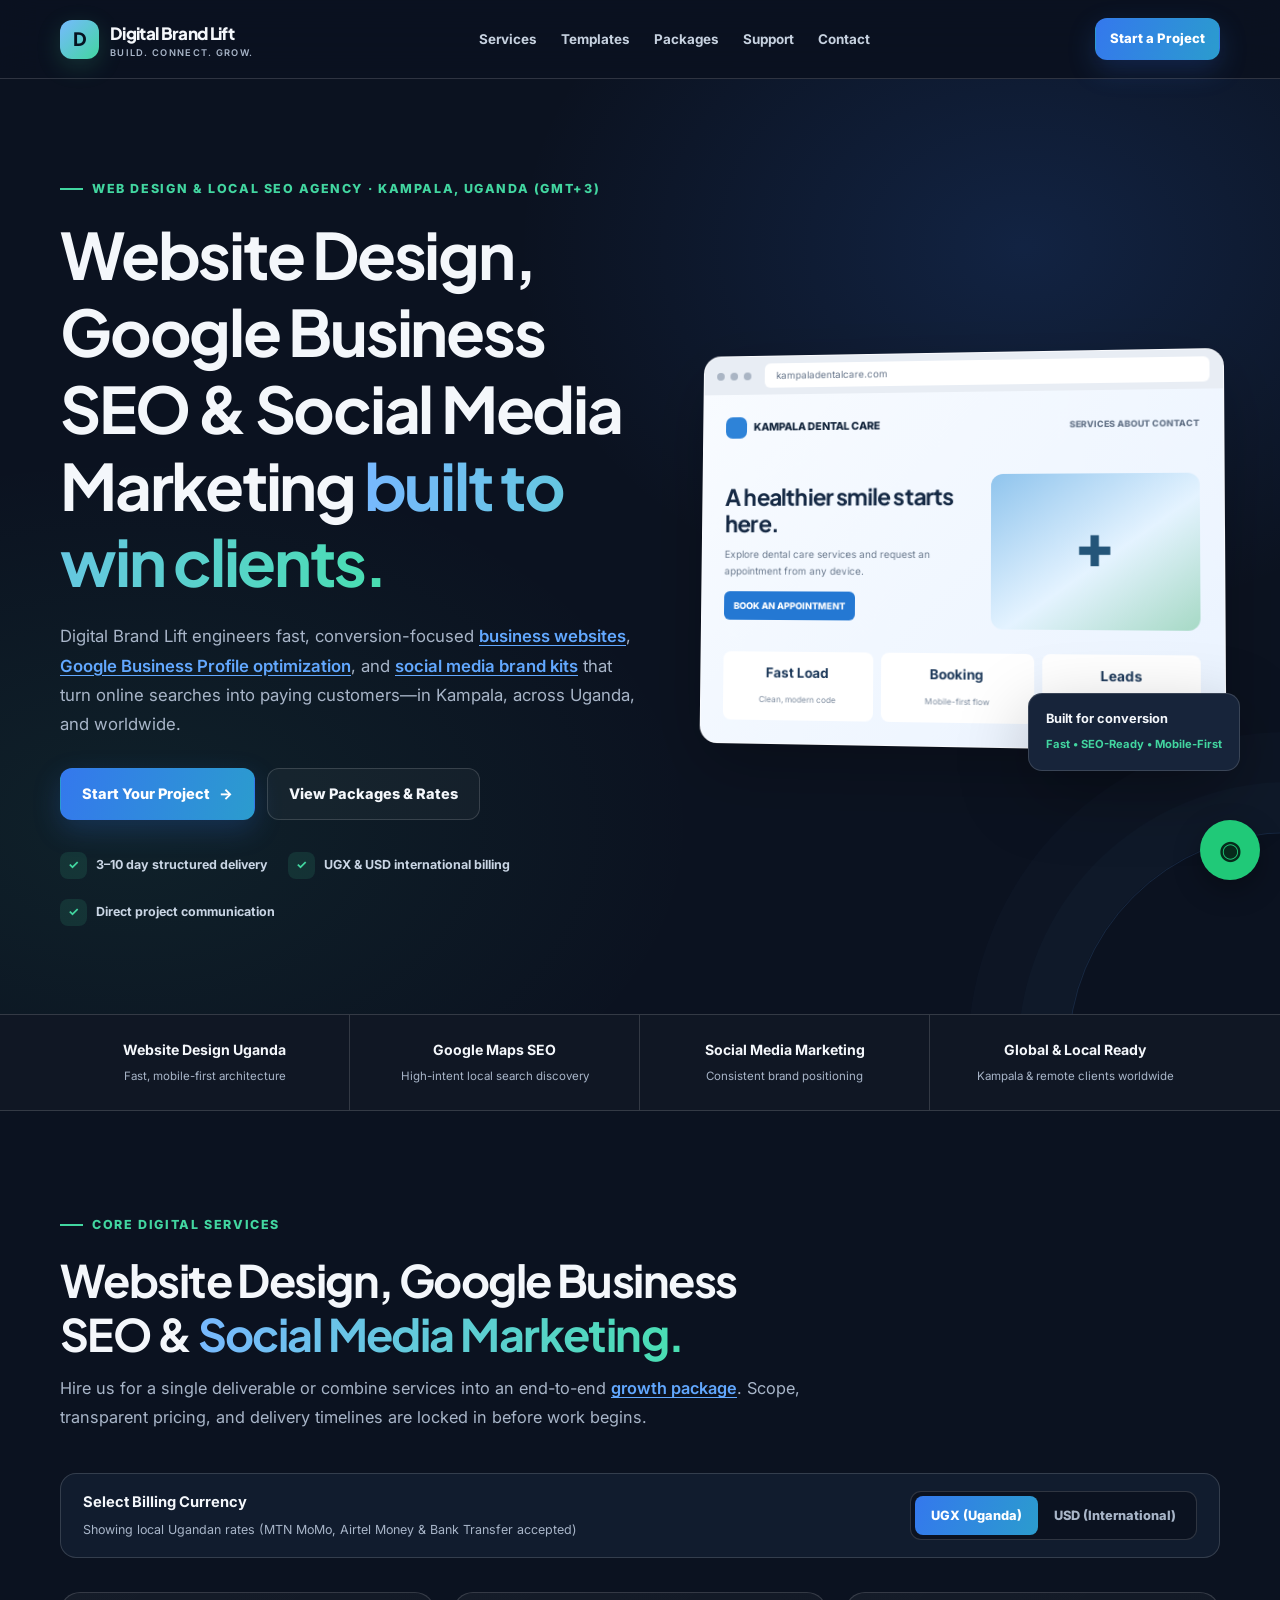
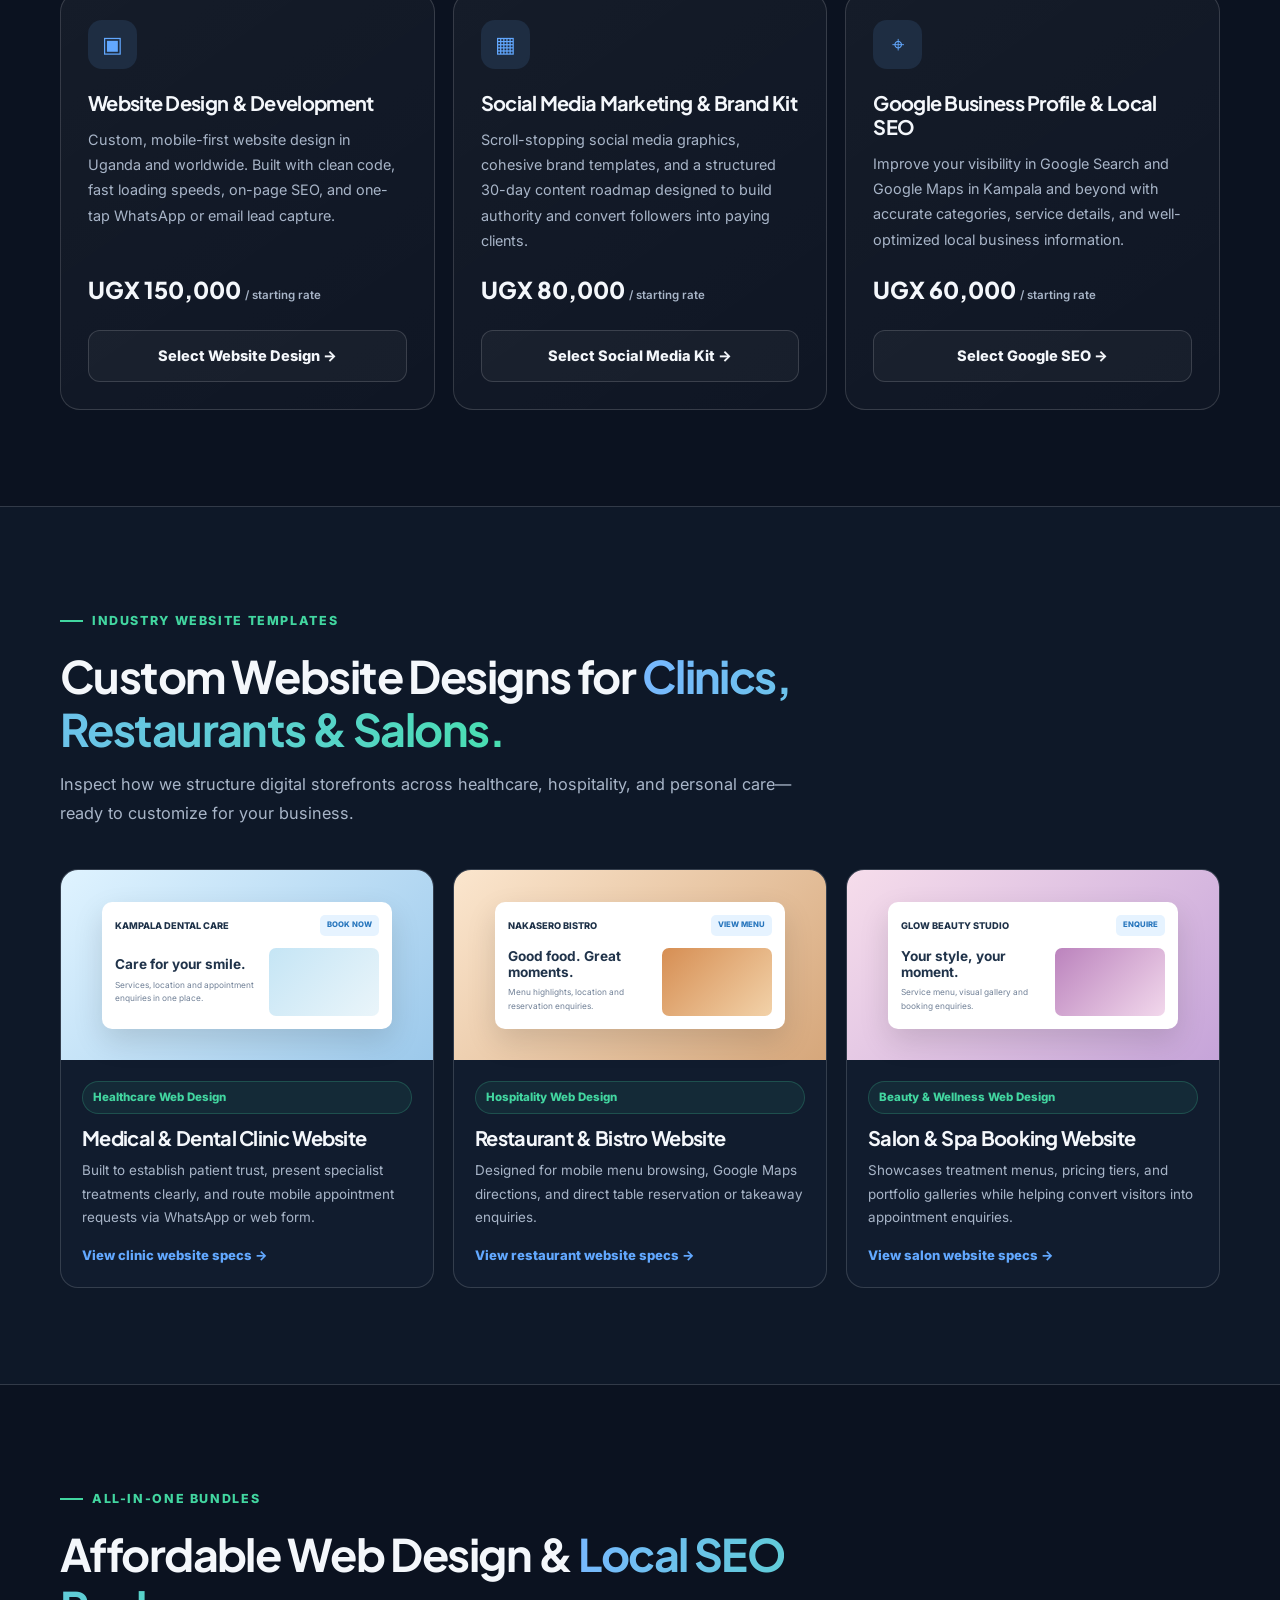
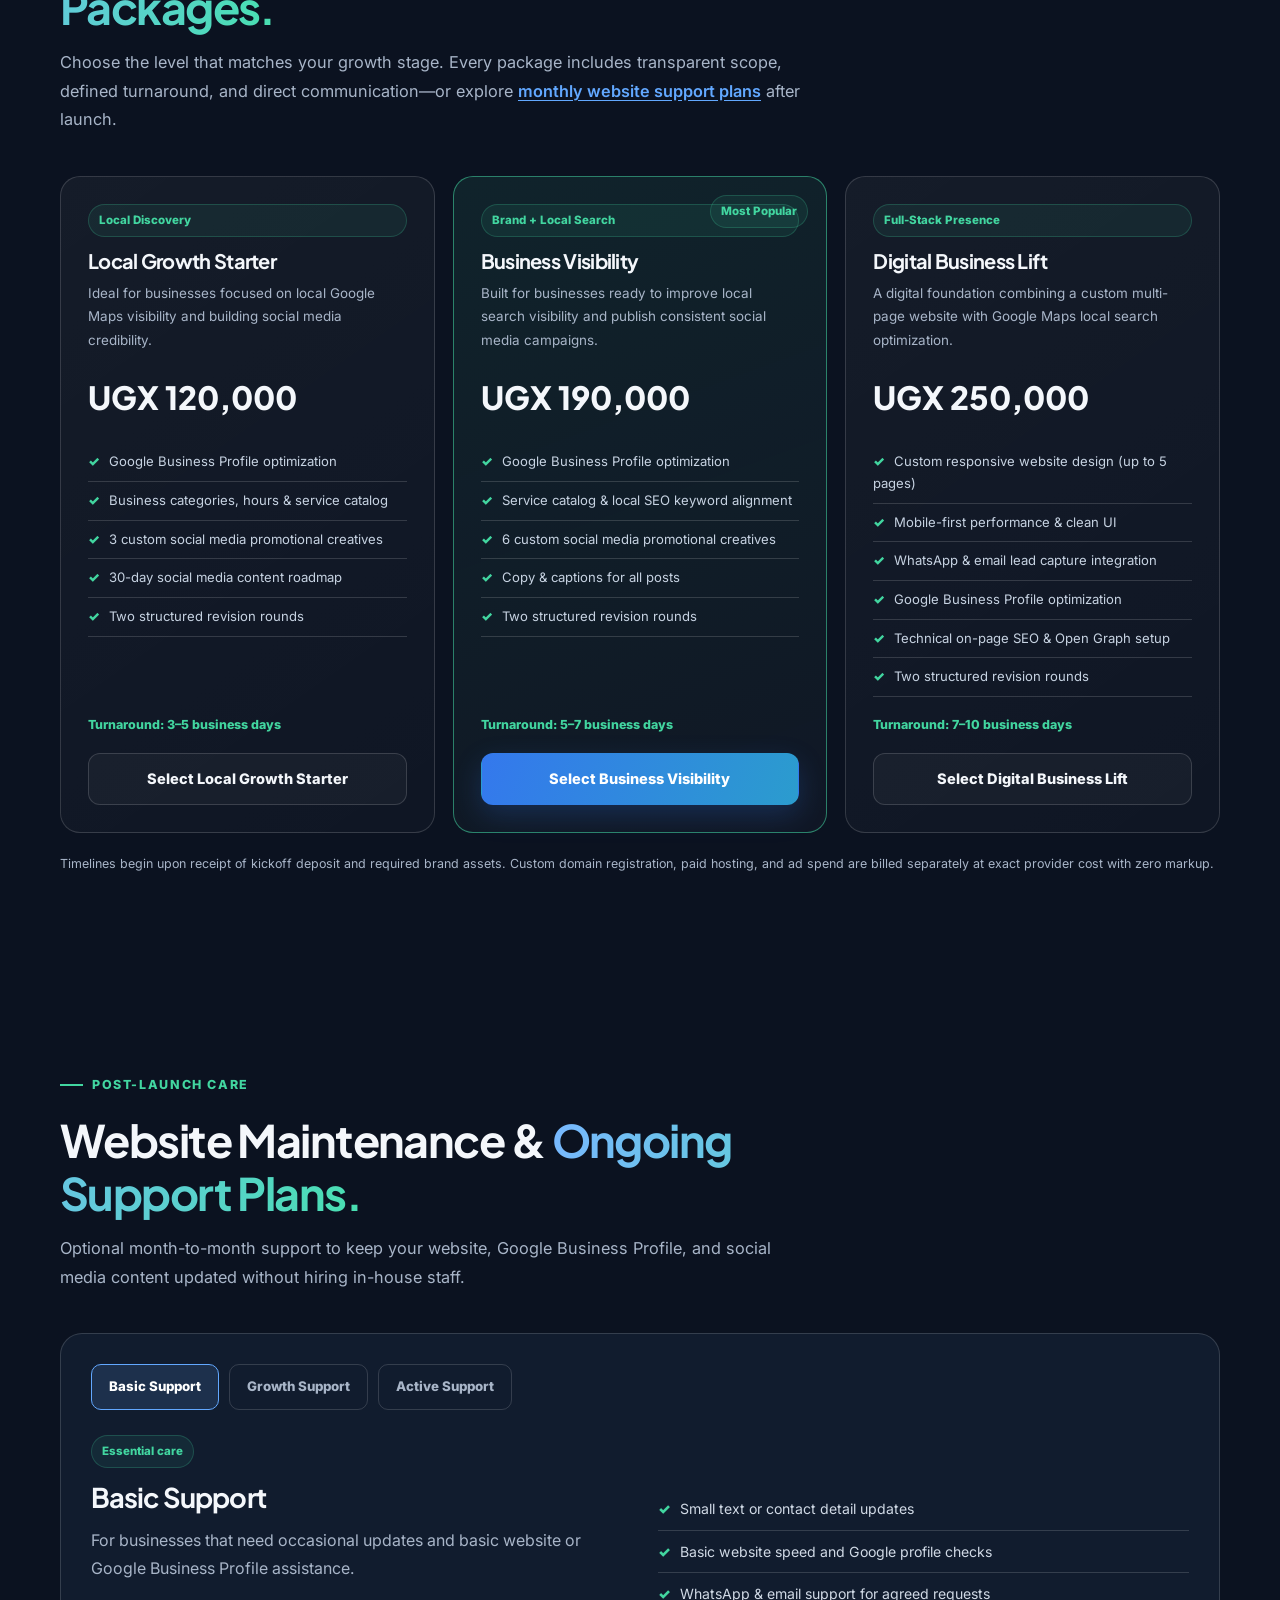
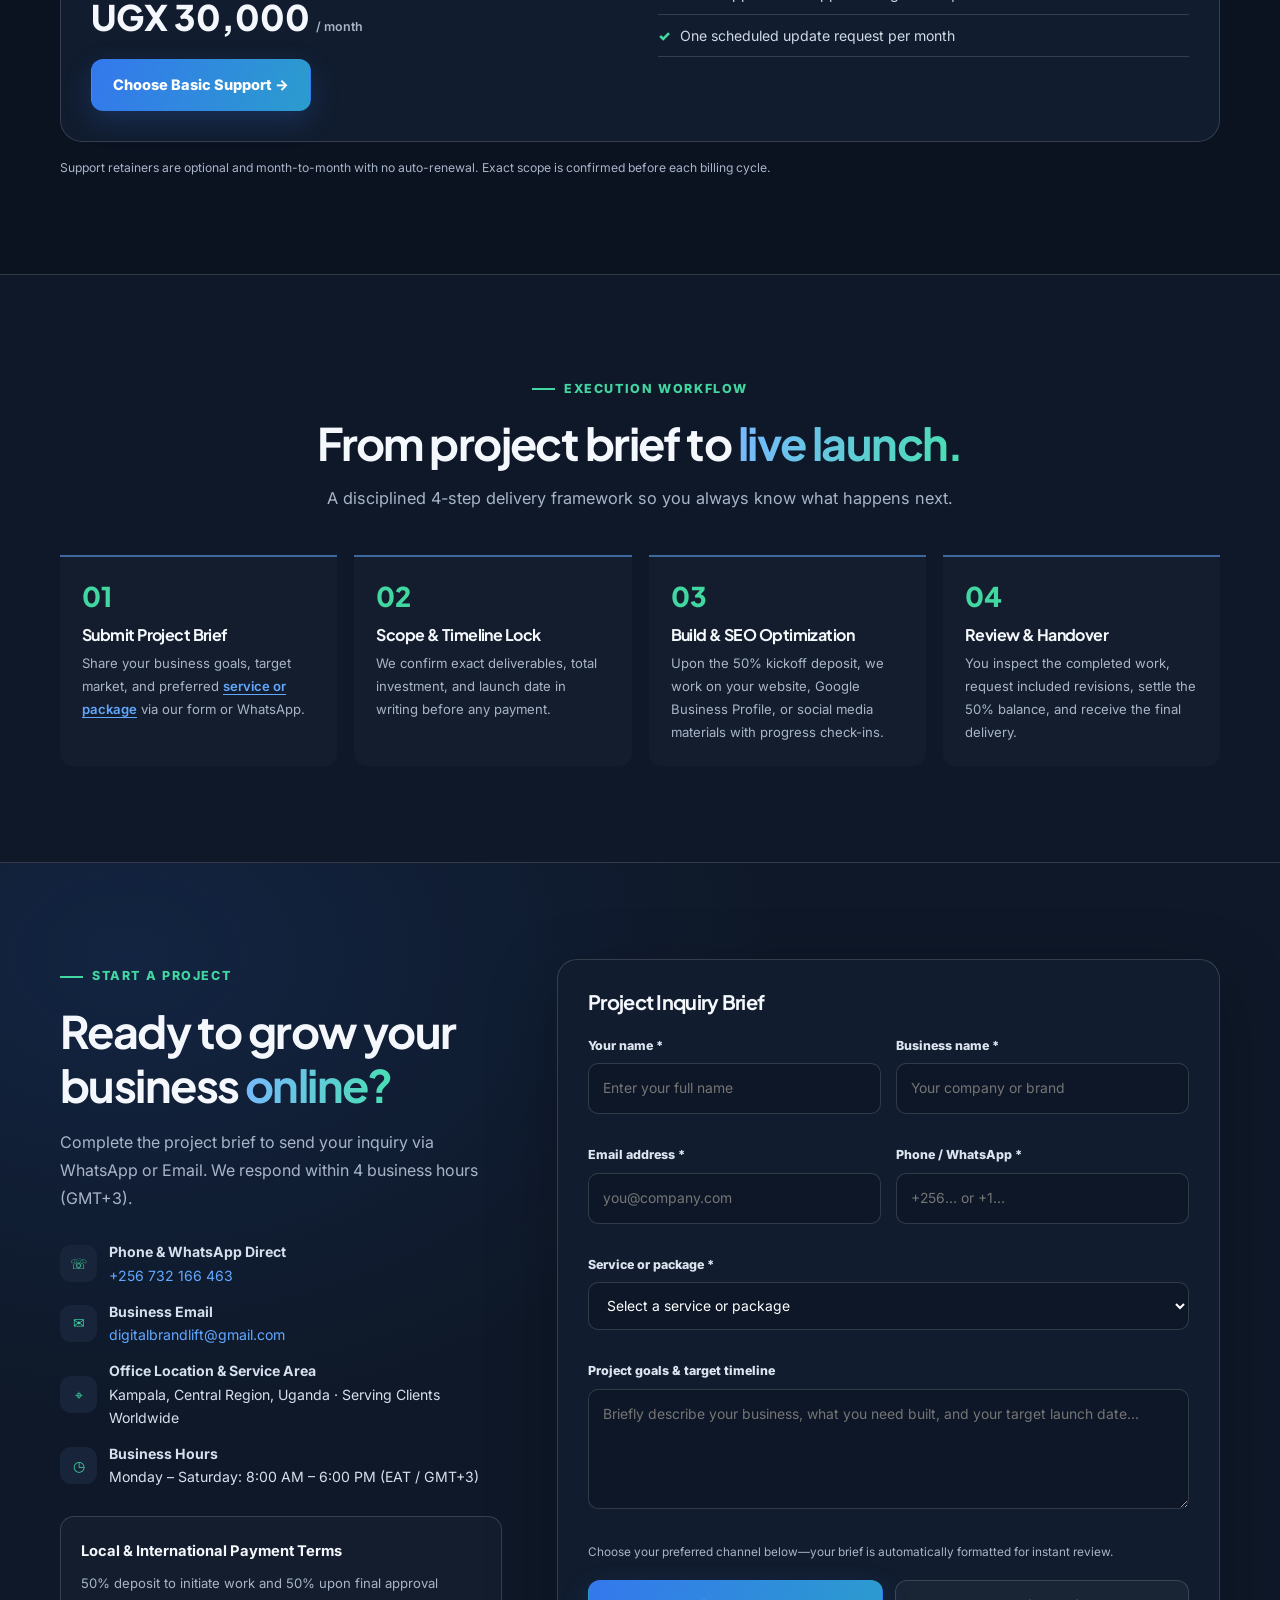
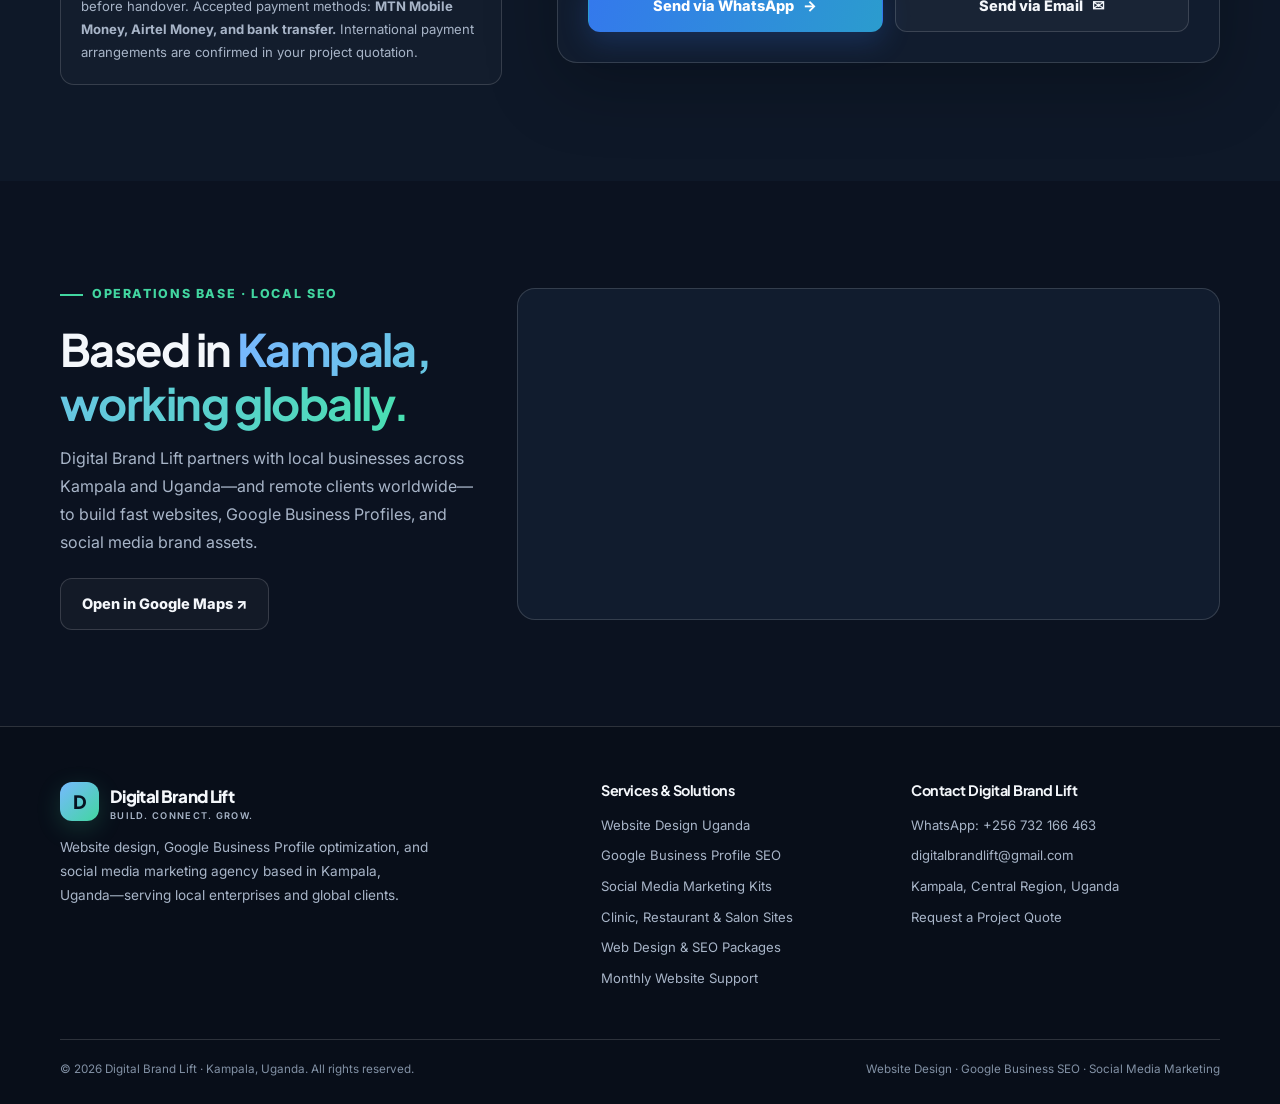
==== website-design-uganda.html @ 8af4006c "Add website-design-uganda.html file" ====
<!DOCTYPE html>
<html lang="en">
<head>
  <!-- Google Analytics 4 -->
  <script async src="https://www.googletagmanager.com/gtag/js?id=G-2ZZ420RL4R"></script>
  <script>
    window.dataLayer = window.dataLayer || [];
    function gtag(){dataLayer.push(arguments);}
    gtag('js', new Date());
    gtag('config', 'G-2ZZ420RL4R', { send_page_view: false });
  </script>
  <!-- End Google Analytics 4 -->

  <meta charset="UTF-8">
  <meta name="viewport" content="width=device-width, initial-scale=1.0">
  <meta name="theme-color" content="#0b1220">

  <title>Website Design &amp; Local SEO Kampala, Uganda | Digital Brand Lift</title>
  <meta name="description" content="Conversion-focused website design, Google Business Profile optimization, and social media marketing in Kampala, Uganda &amp; worldwide. Fast 3–10 day delivery.">
  <link rel="canonical" href="https://digitalbrandlift2.xonearma.workers.dev/">
  <meta name="robots" content="index, follow, max-image-preview:large">

  <!-- Open Graph & Social Sharing -->
  <meta property="og:title" content="Website Design &amp; Local SEO Kampala | Digital Brand Lift">
  <meta property="og:description" content="Fast websites, Google Business Profile SEO, and social media brand kits built to turn traffic into paying clients in Uganda &amp; worldwide.">
  <meta property="og:type" content="website">
  <meta property="og:url" content="https://digitalbrandlift2.xonearma.workers.dev/">
  <meta property="og:image" content="https://digitalbrandlift2.xonearma.workers.dev/assets/digital-brand-lift-web-design-uganda.jpg">
  <meta property="og:locale" content="en_UG">
  <meta name="twitter:card" content="summary_large_image">
  <meta name="msvalidate.01" content="68F8D819886106F82DF31409A1DD0F93">
  <meta name="google-site-verification" content="zFpDQ5dIq-72U4ELE1WVCYw-OJoLM57N2l23M0TVz68">

  <!-- Local SEO Structured Data -->
  <script type="application/ld+json">
  {
    "@context": "https://schema.org",
    "@type": "ProfessionalService",
    "name": "Digital Brand Lift",
    "url": "https://digitalbrandlift2.xonearma.workers.dev/",
    "logo": "https://digitalbrandlift2.xonearma.workers.dev/assets/digital-brand-lift-logo.png",
    "image": "https://digitalbrandlift2.xonearma.workers.dev/assets/digital-brand-lift-web-design-uganda.jpg",
    "description": "Conversion-focused website design, Google Business Profile optimization, and social media marketing agency in Kampala, Uganda serving local and international businesses.",
    "telephone": "+256732166463",
    "email": "digitalbrandlift@gmail.com",
    "priceRange": "$$",
    "address": {
      "@type": "PostalAddress",
      "addressLocality": "Kampala",
      "addressRegion": "Central Region",
      "addressCountry": "UG"
    },
    "geo": {
      "@type": "GeoCoordinates",
      "latitude": 0.3476,
      "longitude": 32.5825
    },
    "areaServed": [
      { "@type": "City", "name": "Kampala" },
      { "@type": "Country", "name": "Uganda" },
      { "@type": "Place", "name": "Worldwide" }
    ],
    "openingHoursSpecification": {
      "@type": "OpeningHoursSpecification",
      "dayOfWeek": ["Monday", "Tuesday", "Wednesday", "Thursday", "Friday", "Saturday"],
      "opens": "08:00",
      "closes": "18:00"
    },
    "hasOfferCatalog": {
      "@type": "OfferCatalog",
      "name": "Website Design, Google Business SEO & Social Media Services",
      "itemListElement": [
        {
          "@type": "Offer",
          "itemOffered": {
            "@type": "Service",
            "name": "Website Design & Development",
            "description": "Mobile-first, fast-loading business websites with on-page SEO and WhatsApp lead capture."
          }
        },
        {
          "@type": "Offer",
          "itemOffered": {
            "@type": "Service",
            "name": "Google Business Profile Optimization",
            "description": "Local Google Maps SEO, verified categories, service catalogs, and profile optimization."
          }
        },
        {
          "@type": "Offer",
          "itemOffered": {
            "@type": "Service",
            "name": "Social Media Marketing & Brand Kit",
            "description": "Custom promotional graphics, brand templates, and 30-day social media content roadmaps."
          }
        }
      ]
    }
  }
  </script>

  <!-- Google Fonts -->
  <link rel="preconnect" href="https://fonts.googleapis.com">
  <link rel="preconnect" href="https://fonts.gstatic.com" crossorigin>
  <link rel="preload" as="style" href="https://fonts.googleapis.com/css2?family=Inter:wght@400;600;700;800&family=Plus+Jakarta+Sans:wght@700;800&display=swap">
  <link rel="stylesheet" href="https://fonts.googleapis.com/css2?family=Inter:wght@400;600;700;800&family=Plus+Jakarta+Sans:wght@700;800&display=swap" media="print" onload="this.media='all'">
  <noscript>
    <link rel="stylesheet" href="https://fonts.googleapis.com/css2?family=Inter:wght@400;600;700;800&family=Plus+Jakarta+Sans:wght@700;800&display=swap">
  </noscript>

  <style>
    :root {
      --bg: #0b1220;
      --surface: #111c2e;
      --surface2: #17243a;
      --surface3: #1d2d46;
      --text: #f4f7fb;
      --muted: #a8b5c8;
      --line: rgba(255,255,255,.15);
      --blue: #62a8ff;
      --blue2: #3478ed;
      --green: #42d6a0;
      --white: #ffffff;
      --radius: 20px;
      --shadow: 0 22px 70px rgba(0,0,0,.25);
    }

    * { box-sizing: border-box; margin: 0; padding: 0; }

    html {
      scroll-behavior: smooth;
      scroll-padding-top: 95px;
    }

    body {
      background: var(--bg);
      color: var(--text);
      font-family: "Inter", -apple-system, BlinkMacSystemFont, sans-serif;
      line-height: 1.65;
      overflow-x: hidden;
    }

    body.modal-open { overflow: hidden; }

    a { color: inherit; text-decoration: none; }
    button, input, select, textarea { font: inherit; }
    button { cursor: pointer; }
    img { max-width: 100%; height: auto; display: block; }

    h1, h2, h3, h4 {
      font-family: "Plus Jakarta Sans", -apple-system, BlinkMacSystemFont, sans-serif;
      line-height: 1.2;
      letter-spacing: -.035em;
    }

    h1 { font-size: clamp(2.3rem, 5vw, 4.1rem); }
    h2 { font-size: clamp(1.9rem, 4vw, 2.8rem); }
    h3 { font-size: 1.25rem; }
    p { color: var(--muted); }

    .inline-link {
      color: var(--blue);
      text-decoration: underline;
      text-underline-offset: 3px;
      font-weight: 600;
    }

    .inline-link:hover { color: var(--green); }

    .container { width: min(1160px, 91%); margin: auto; }
    .section { padding: 96px 0; }
    .section-head { max-width: 740px; margin-bottom: 42px; }
    .section-head.center { margin-left: auto; margin-right: auto; text-align: center; }
    .section-head p { margin-top: 14px; font-size: 1.02rem; }

    .eyebrow {
      display: inline-flex;
      align-items: center;
      gap: 9px;
      color: var(--green);
      font-size: .78rem;
      font-weight: 800;
      text-transform: uppercase;
      letter-spacing: .13em;
      margin-bottom: 17px;
    }

    .eyebrow:before {
      content: "";
      width: 23px;
      height: 2px;
      background: var(--green);
    }

    .gradient-text {
      background: linear-gradient(100deg, #78b8ff, #48dfb0);
      -webkit-background-clip: text;
      background-clip: text;
      color: transparent;
    }

    .btn {
      display: inline-flex;
      align-items: center;
      justify-content: center;
      gap: 9px;
      min-height: 49px;
      padding: 13px 21px;
      border: 1px solid transparent;
      border-radius: 12px;
      font-weight: 800;
      font-size: .91rem;
      transition: .25s ease;
    }

    .btn:hover { transform: translateY(-3px); }

    .btn-primary {
      background: linear-gradient(110deg, var(--blue2), #2b9cce);
      color: white;
      box-shadow: 0 10px 28px rgba(52,120,237,.22);
    }

    .btn-outline {
      border-color: var(--line);
      color: var(--text);
      background: rgba(255,255,255,.035);
    }

    .btn-outline:hover {
      border-color: var(--blue);
      background: rgba(98,168,255,.08);
    }

    .btn-small { min-height: 40px; padding: 9px 14px; font-size: .82rem; }

    .tag {
      display: inline-flex;
      align-items: center;
      padding: 6px 10px;
      border: 1px solid rgba(66,214,160,.22);
      border-radius: 99px;
      background: rgba(66,214,160,.08);
      color: var(--green);
      font-size: .72rem;
      font-weight: 800;
    }

    /* Navigation */
    .site-header {
      position: sticky;
      top: 0;
      z-index: 1000;
      background: rgba(11,18,32,.88);
      backdrop-filter: blur(18px);
      border-bottom: 1px solid var(--line);
    }

    .nav {
      min-height: 78px;
      display: flex;
      align-items: center;
      justify-content: space-between;
      gap: 25px;
    }

    .brand {
      display: flex;
      align-items: center;
      gap: 11px;
      font-family: "Plus Jakarta Sans", sans-serif;
      font-weight: 800;
      font-size: 1.06rem;
      letter-spacing: -.04em;
      flex-shrink: 0;
    }

    .brand-mark {
      width: 39px;
      height: 39px;
      display: grid;
      place-items: center;
      border-radius: 12px;
      color: #061321;
      font-size: 1.15rem;
      background: linear-gradient(135deg, #76baff, #42d6a0);
      box-shadow: 0 7px 24px rgba(66,214,160,.18);
    }

    .brand small {
      display: block;
      color: var(--muted);
      font: 600 .58rem "Inter",sans-serif;
      letter-spacing: .14em;
      text-transform: uppercase;
    }

    .nav-links { display: flex; align-items: center; gap: 24px; }

    .nav-links a {
      color: #c6d1df;
      font-size: .84rem;
      font-weight: 700;
      transition: .2s;
    }

    .nav-links a:hover { color: var(--green); }
    .nav-actions { display: flex; align-items: center; gap: 10px; }

    .menu-toggle {
      display: none;
      width: 44px;
      height: 44px;
      border: 1px solid var(--line);
      border-radius: 12px;
      background: var(--surface);
      color: white;
      font-size: 1.35rem;
    }

    /* Hero */
    .hero {
      position: relative;
      padding: 92px 0 88px;
      overflow: hidden;
      background:
        radial-gradient(ellipse at 80% 18%, rgba(52,120,237,.17), transparent 35%),
        radial-gradient(ellipse at 10% 80%, rgba(66,214,160,.08), transparent 35%);
    }

    .hero:after {
      content: "";
      position: absolute;
      width: 440px;
      height: 440px;
      right: -230px;
      bottom: -260px;
      border: 1px solid rgba(98,168,255,.15);
      border-radius: 50%;
      box-shadow: 0 0 0 50px rgba(98,168,255,.025), 0 0 0 100px rgba(98,168,255,.02);
      pointer-events: none;
    }

    .hero-grid {
      display: grid;
      grid-template-columns: 1.05fr .95fr;
      align-items: center;
      gap: 55px;
      position: relative;
      z-index: 1;
    }

    .hero-copy p { max-width: 585px; margin: 22px 0 28px; font-size: 1.05rem; }
    .hero-buttons { display: flex; flex-wrap: wrap; gap: 12px; }
    .hero-proof { display: flex; flex-wrap: wrap; gap: 20px; margin-top: 32px; }

    .proof-item {
      display: flex;
      align-items: center;
      gap: 9px;
      color: #c9d5e4;
      font-size: .78rem;
      font-weight: 700;
    }

    .proof-icon {
      width: 27px;
      height: 27px;
      display: grid;
      place-items: center;
      border-radius: 8px;
      background: rgba(66,214,160,.12);
      color: var(--green);
    }

    /* Hero mockup */
    .hero-visual { position: relative; min-width: 0; }

    .browser {
      overflow: hidden;
      border: 1px solid rgba(255,255,255,.17);
      border-radius: 18px;
      background: #f7f9fc;
      color: #17243a;
      box-shadow: var(--shadow);
      transform: perspective(1000px) rotateY(-5deg) rotateX(2deg);
    }

    .browser-bar {
      height: 39px;
      background: #e8edf4;
      display: flex;
      align-items: center;
      gap: 6px;
      padding: 0 13px;
    }

    .browser-dot { width: 8px; height: 8px; border-radius: 50%; background: #aab5c4; }
    .browser-address { margin-left: 8px; padding: 4px 12px; flex: 1; border-radius: 6px; background: white; color: #66758a; font-size: .62rem; }
    .mock-site { padding: 23px; min-height: 340px; background: linear-gradient(135deg,#f8fbff,#eaf3ff); }
    .mock-nav { display: flex; align-items: center; justify-content: space-between; color: #13253c; font-size: .68rem; font-weight: 800; }
    .mock-logo { display: flex; align-items: center; gap: 7px; }
    .mock-logo span { width: 22px; height: 22px; border-radius: 7px; background: #2e83d8; }
    .mock-nav-links { color: #66758a; font-size: .55rem; }
    .mock-hero { display: grid; grid-template-columns: 1fr .8fr; gap: 15px; align-items: center; margin-top: 38px; }
    .mock-hero h3 { color: #152944; font-size: 1.45rem; line-height: 1.17; }
    .mock-hero p { color: #6b7a8e; font-size: .63rem; margin: 10px 0; }
    .mock-button { display: inline-block; padding: 7px 10px; border-radius: 6px; background: #2478d3; color: white; font-size: .58rem; font-weight: 800; }

    .mock-photo {
      min-height: 155px;
      border-radius: 12px;
      display: grid;
      place-items: center;
      background: linear-gradient(145deg,#8fc4ed,#e4f3ff 55%,#a6d9c5);
      color: #245579;
      font-size: 2.6rem;
    }

    .mock-stats { display: grid; grid-template-columns: repeat(3,1fr); gap: 8px; margin-top: 24px; }
    .mock-stat { padding: 10px 7px; background: white; border-radius: 8px; text-align: center; }
    .mock-stat strong { display: block; color: #1d395a; font-size: .85rem; }
    .mock-stat span { color: #7c8b9e; font-size: .52rem; }

    .floating-card {
      position: absolute;
      right: -20px;
      bottom: -25px;
      padding: 14px 17px;
      border: 1px solid var(--line);
      border-radius: 14px;
      background: #17243a;
      box-shadow: var(--shadow);
      min-width: 195px;
    }

    .floating-card strong { display: block; font-size: .8rem; }
    .floating-card span { color: var(--green); font-size: .7rem; font-weight: 700; }

    /* Trust strip */
    .trust-strip { border-top: 1px solid var(--line); border-bottom: 1px solid var(--line); background: rgba(255,255,255,.018); }
    .trust-grid { display: grid; grid-template-columns: repeat(4,1fr); }
    .trust-item { padding: 23px 12px; text-align: center; border-right: 1px solid var(--line); }
    .trust-item:last-child { border: 0; }
    .trust-item strong { display: block; color: var(--text); font-size: .88rem; }
    .trust-item span { color: var(--muted); font-size: .72rem; }

    /* Currency Switcher */
    .currency-bar {
      display: flex;
      flex-wrap: wrap;
      align-items: center;
      justify-content: space-between;
      gap: 16px;
      padding: 16px 22px;
      margin-bottom: 34px;
      border: 1px solid var(--line);
      border-radius: 16px;
      background: var(--surface);
    }

    .currency-info strong { display: block; font-size: .92rem; color: var(--text); }
    .currency-info span { font-size: .78rem; color: var(--muted); }

    .currency-toggle {
      display: inline-flex;
      padding: 4px;
      border-radius: 11px;
      background: #0b1220;
      border: 1px solid var(--line);
    }

    .currency-btn {
      padding: 9px 16px;
      border: 0;
      border-radius: 8px;
      background: transparent;
      color: var(--muted);
      font-size: .8rem;
      font-weight: 800;
      transition: .2s;
    }

    .currency-btn.active {
      background: linear-gradient(110deg, var(--blue2), #2b9cce);
      color: white;
    }

    /* Services */
    .services-grid { display: grid; grid-template-columns: repeat(3,1fr); gap: 18px; }

    .service-card, .package-card, .support-card {
      padding: 27px;
      border: 1px solid var(--line);
      border-radius: var(--radius);
      background: linear-gradient(145deg,rgba(255,255,255,.045),rgba(255,255,255,.018));
      transition: .25s ease;
      display: flex;
      flex-direction: column;
    }

    .service-card:hover, .package-card:hover { transform: translateY(-6px); border-color: rgba(98,168,255,.45); }

    .service-icon {
      width: 49px;
      height: 49px;
      display: grid;
      place-items: center;
      border-radius: 14px;
      margin-bottom: 22px;
      background: rgba(98,168,255,.12);
      color: var(--blue);
      font-size: 1.4rem;
    }

    .service-card p { margin: 12px 0 18px; font-size: .9rem; }
    .price { margin-top: auto; font-family: "Plus Jakarta Sans",sans-serif; font-weight: 800; font-size: 1.45rem; color: var(--text); }
    .price small { font: 600 .72rem "Inter",sans-serif; color: var(--muted); }
    .service-card .btn { width: 100%; margin-top: 21px; }

    /* Templates */
    .templates-section { background: #0e1828; border-top: 1px solid var(--line); border-bottom: 1px solid var(--line); }
    .template-grid { display: grid; grid-template-columns: repeat(3,1fr); gap: 19px; }

    .template-card {
      overflow: hidden;
      border: 1px solid var(--line);
      border-radius: 18px;
      background: var(--surface);
      transition: .25s;
      display: flex;
      flex-direction: column;
    }

    .template-card:hover { transform: translateY(-5px); border-color: var(--blue); }
    .template-art { height: 190px; padding: 16px; display: flex; align-items: center; justify-content: center; }
    .clinic-art { background: linear-gradient(135deg,#dff3ff,#9cc9eb); }
    .restaurant-art { background: linear-gradient(135deg,#fbe6ce,#d6a77b); }
    .salon-art { background: linear-gradient(135deg,#f6ddeb,#c6a4d9); }

    .mini-window {
      width: 100%;
      max-width: 290px;
      padding: 13px;
      border-radius: 10px;
      background: white;
      color: #20334a;
      box-shadow: 0 12px 30px rgba(0,0,0,.13);
    }

    .mini-top { display: flex; justify-content: space-between; align-items: center; margin-bottom: 12px; font-size: .58rem; font-weight: 800; }
    .mini-pill { padding: 4px 7px; border-radius: 5px; background: #e6f3ff; color: #2876bd; font-size: .48rem; }
    .mini-content { display: grid; grid-template-columns: 1fr .75fr; gap: 8px; align-items: center; }
    .mini-content strong { display: block; font-size: .85rem; line-height: 1.15; }
    .mini-content small { display: block; color: #718197; font-size: .52rem; margin-top: 6px; }
    .mini-block { height: 68px; border-radius: 7px; background: linear-gradient(135deg,#c5e5f5,#eaf5fa); }
    .restaurant-art .mini-block { background: linear-gradient(135deg,#d68e53,#f2d2a9); }
    .salon-art .mini-block { background: linear-gradient(135deg,#bb83bd,#f2d8ec); }

    .template-info { padding: 21px; flex: 1; display: flex; flex-direction: column; }
    .template-info p { font-size: .84rem; margin: 9px 0 15px; }

    .text-link {
      margin-top: auto;
      align-self: flex-start;
      color: var(--blue);
      font-size: .82rem;
      font-weight: 800;
      background: none;
      border: 0;
    }

    .text-link:hover { color: var(--green); }

    /* Packages */
    .packages-grid { display: grid; grid-template-columns: repeat(3,1fr); gap: 18px; align-items: stretch; }
    .package-card { position: relative; }
    .package-card.featured { border-color: rgba(66,214,160,.55); background: linear-gradient(160deg,rgba(66,214,160,.09),rgba(255,255,255,.025)); }
    .popular-label { position: absolute; top: 18px; right: 18px; }
    .package-card h3 { margin: 12px 0 9px; }
    .package-card > p { font-size: .84rem; min-height: 52px; }
    .package-price { margin: 19px 0; font-family: "Plus Jakarta Sans"; font-size: 2rem; font-weight: 800; }
    .package-price small { font: 600 .7rem "Inter"; color: var(--muted); }
    .package-list { list-style: none; margin: 0 0 18px; }

    .package-list li {
      padding: 8px 0;
      border-bottom: 1px solid var(--line);
      color: #c7d3e2;
      font-size: .82rem;
    }

    .package-list li:before { content: "✓"; color: var(--green); font-weight: 900; margin-right: 9px; }
    .delivery { margin-top: auto; margin-bottom: 18px; color: var(--green); font-size: .78rem; font-weight: 800; }
    .package-card .btn { width: 100%; }

    /* Support tabs */
    .support-wrap { padding: 30px; border: 1px solid var(--line); border-radius: 22px; background: var(--surface); }
    .support-tabs { display: flex; flex-wrap: wrap; gap: 10px; margin-bottom: 25px; }

    .support-tab {
      padding: 11px 17px;
      border: 1px solid var(--line);
      border-radius: 10px;
      background: transparent;
      color: var(--muted);
      font-weight: 800;
      font-size: .83rem;
    }

    .support-tab.active { background: rgba(98,168,255,.14); border-color: var(--blue); color: white; }
    .support-content { display: grid; grid-template-columns: 1fr 1fr; align-items: center; gap: 35px; }
    .support-content p { margin: 12px 0; }
    .support-price { font: 800 2.2rem "Plus Jakarta Sans"; color: var(--text); }
    .support-price small { font: 600 .78rem "Inter"; color: var(--muted); }
    .support-deliverables { list-style: none; }

    .support-deliverables li {
      padding: 9px 0;
      color: #d0d9e5;
      border-bottom: 1px solid var(--line);
      font-size: .88rem;
    }

    .support-deliverables li:before { content: "✓"; color: var(--green); margin-right: 10px; font-weight: 900; }

    /* Process */
    .process-grid { display: grid; grid-template-columns: repeat(4,1fr); gap: 17px; }

    .process-step {
      padding: 22px;
      border-top: 2px solid rgba(98,168,255,.55);
      background: rgba(255,255,255,.025);
      border-radius: 0 0 13px 13px;
    }

    .step-number { color: var(--green); font: 800 1.7rem "Plus Jakarta Sans"; }
    .process-step h3 { margin: 12px 0 8px; font-size: 1rem; }
    .process-step p { font-size: .82rem; }

    /* Enquiry */
    .enquiry-section { background: radial-gradient(ellipse at 10% 10%,rgba(52,120,237,.13),transparent 40%), #0e1828; }
    .enquiry-grid { display: grid; grid-template-columns: .8fr 1.2fr; gap: 55px; align-items: start; }
    .contact-points { margin-top: 28px; display: grid; gap: 13px; }

    .contact-point {
      display: flex;
      align-items: center;
      gap: 12px;
      color: #d6e0ed;
      font-size: .88rem;
    }

    .contact-point span {
      width: 37px;
      height: 37px;
      display: grid;
      place-items: center;
      border-radius: 11px;
      background: var(--surface2);
      color: var(--green);
      flex-shrink: 0;
    }

    .contact-point a { color: var(--blue); }

    .enquiry-form {
      padding: 30px;
      border: 1px solid var(--line);
      border-radius: 20px;
      background: var(--surface);
      box-shadow: var(--shadow);
    }

    .form-grid { display: grid; grid-template-columns: 1fr 1fr; gap: 15px; }
    .form-field { margin-bottom: 16px; }
    .form-field.full { grid-column: 1/-1; }

    .form-field label {
      display: block;
      margin-bottom: 7px;
      color: #dce5f0;
      font-size: .78rem;
      font-weight: 800;
    }

    .form-field input, .form-field select, .form-field textarea {
      width: 100%;
      padding: 13px 14px;
      border: 1px solid var(--line);
      border-radius: 10px;
      outline: none;
      color: white;
      background: #0d1727;
      font-size: .87rem;
      transition: .2s;
    }

    .form-field input:focus,
    .form-field select:focus,
    .form-field textarea:focus {
      border-color: var(--blue);
      box-shadow: 0 0 0 3px rgba(98,168,255,.1);
    }

    .form-field select option, .form-field select optgroup { background: #0d1727; color: white; }
    .form-field textarea { min-height: 110px; resize: vertical; }

    .form-error {
      display: none;
      padding: 11px 14px;
      margin-bottom: 14px;
      border-radius: 10px;
      border: 1px solid rgba(255,107,107,.45);
      background: rgba(255,107,107,.1);
      color: #ffb3b3;
      font-size: .8rem;
      font-weight: 600;
    }

    .form-error.visible { display: block; }
    .form-note { font-size: .74rem; margin: 10px 0 17px; }
    .form-actions { display: grid; grid-template-columns: 1fr 1fr; gap: 12px; }

    /* Location */
    .location-grid { display: grid; grid-template-columns: .75fr 1.25fr; gap: 35px; align-items: center; }
    .map-frame { overflow: hidden; min-height: 330px; border: 1px solid var(--line); border-radius: 18px; background: var(--surface); }
    .map-frame iframe { width: 100%; height: 330px; display: block; border: 0; filter: grayscale(.2) contrast(1.05); }

    /* Footer */
    footer { border-top: 1px solid var(--line); padding: 55px 0 25px; background: #080e19; }
    .footer-grid { display: grid; grid-template-columns: 1.3fr .7fr .8fr; gap: 40px; }
    .footer-about p { max-width: 370px; margin-top: 15px; font-size: .85rem; }
    .footer-col h4 { margin-bottom: 15px; font-size: .9rem; }
    .footer-col a { display: block; margin: 9px 0; color: var(--muted); font-size: .82rem; }
    .footer-col a:hover { color: var(--green); }
    .footer-bottom { display: flex; justify-content: space-between; gap: 15px; margin-top: 40px; padding-top: 20px; border-top: 1px solid var(--line); color: #8291a5; font-size: .73rem; }

    /* Modal */
    .modal {
      position: fixed;
      inset: 0;
      z-index: 2000;
      display: none;
      align-items: center;
      justify-content: center;
      padding: 20px;
      background: rgba(0,0,0,.76);
      backdrop-filter: blur(8px);
    }

    .modal.open { display: flex; }

    .modal-box {
      position: relative;
      width: min(570px,100%);
      max-height: 90vh;
      overflow: auto;
      padding: 30px;
      border: 1px solid var(--line);
      border-radius: 20px;
      background: #142137;
      box-shadow: var(--shadow);
      animation: modalIn .22s ease;
    }

    @keyframes modalIn {
      from { opacity: 0; transform: translateY(12px) scale(.98); }
      to { opacity: 1; transform: none; }
    }

    .modal-close {
      position: absolute;
      top: 14px;
      right: 15px;
      width: 36px;
      height: 36px;
      border: 1px solid var(--line);
      border-radius: 10px;
      background: var(--surface2);
      color: white;
      font-size: 1.2rem;
    }

    .modal-box p { margin: 13px 0; }
    .modal-features { list-style: none; margin: 15px 0 23px; }

    .modal-features li {
      padding: 8px 0;
      border-bottom: 1px solid var(--line);
      color: #d0d9e5;
      font-size: .86rem;
    }

    .modal-features li:before { content: "✓"; color: var(--green); margin-right: 9px; }

    .whatsapp-float {
      position: fixed;
      z-index: 900;
      right: 20px;
      bottom: 20px;
      width: 60px;
      height: 60px;
      display: grid;
      place-items: center;
      border-radius: 50%;
      background: #20c978;
      color: #062b1b;
      font-size: 1.55rem;
      font-weight: 900;
      box-shadow: 0 10px 28px rgba(0,0,0,.3);
      transition: .2s;
    }

    .whatsapp-float:hover { transform: translateY(-4px) scale(1.04); }

    /* Accessibility and focus */
    ::selection {
      background: rgba(66,214,160,.3);
      color: #fff;
    }

    .btn:focus-visible,
    a:focus-visible,
    button:focus-visible,
    input:focus-visible,
    select:focus-visible,
    textarea:focus-visible {
      outline: 3px solid var(--green);
      outline-offset: 3px;
    }

    .nav-links a {
      min-height: 44px;
      display: flex;
      align-items: center;
    }

    .form-field input,
    .form-field select,
    .form-field textarea {
      min-height: 48px;
    }

    .form-field textarea { min-height: 120px; }

    p { line-height: 1.75; }

    @media (max-width: 920px) {
      .nav-links { gap: 15px; }
      .hero-grid { gap: 30px; }
      .packages-grid, .services-grid, .template-grid { grid-template-columns: repeat(2,1fr); }
      .package-card:last-child, .service-card:last-child { grid-column: auto; }
      .process-grid { grid-template-columns: repeat(2,1fr); }
      .nav { gap: 12px; }
      .service-card, .package-card { padding: 23px; }
    }

    @media (max-width: 700px) {
      .container { width: min(100% - 32px, 560px); }
      .section { padding: 64px 0; }
      .section-head { margin-bottom: 30px; }
      .nav { min-height: 70px; }
      .menu-toggle { display: grid; place-items: center; }
      .nav-actions { margin-left: auto; }

      /* Keep the primary CTA visible on mobile */
      .nav-actions .btn {
        display: inline-flex;
        padding: 9px 12px;
        font-size: .76rem;
      }

      .nav-links {
        position: absolute;
        top: 70px;
        left: 0;
        right: 0;
        display: flex;
        flex-direction: column;
        align-items: stretch;
        gap: 0;
        padding: 8px 5% 18px;
        background: #0d1727;
        border-bottom: 1px solid var(--line);
        max-height: 0;
        overflow: hidden;
        opacity: 0;
        transition: max-height .3s ease, opacity .25s ease;
      }

      .nav-links.open {
        max-height: 420px;
        overflow-y: auto;
        opacity: 1;
      }

      .nav-links a { padding: 13px 5px; border-bottom: 1px solid var(--line); }

      .hero { padding: 58px 0 65px; }
      .hero-grid, .enquiry-grid, .location-grid, .support-content { grid-template-columns: 1fr; }
      .hero-copy p { font-size: .96rem; }
      .hero-buttons { display: grid; grid-template-columns: 1fr; }
      .hero-buttons .btn { width: 100%; }
      .hero-visual { margin: 10px 8px 20px 0; }
      .browser { transform: none; }
      .floating-card { right: 0; min-width: 0; }

      .trust-grid { grid-template-columns: repeat(2,1fr); }
      .trust-item:nth-child(2) { border-right: 0; }
      .trust-item:nth-child(-n+2) { border-bottom: 1px solid var(--line); }

      .packages-grid, .services-grid, .template-grid { grid-template-columns: 1fr; }
      .package-card > p { min-height: 0; }
      .support-wrap { padding: 20px; }
      .support-tabs { display: grid; grid-template-columns: 1fr; }

      .form-grid, .form-actions { grid-template-columns: 1fr; gap: 0; }
      .form-actions { gap: 10px; }
      .form-field.full { grid-column: auto; }
      .enquiry-form { padding: 20px; }

      .footer-grid { grid-template-columns: 1fr 1fr; }
      .footer-about { grid-column: 1/-1; }
      .footer-bottom { flex-direction: column; }

      .mock-site { min-height: 300px; padding: 17px; }
      .mock-hero h3 { font-size: 1.1rem; }
      .mock-photo { min-height: 125px; }

      .currency-bar { padding: 16px; }
      .currency-toggle { width: 100%; }
      .currency-btn { flex: 1; padding: 9px 8px; }
      .form-actions .btn { width: 100%; }
    }

    @media (max-width: 420px) {
      .brand { font-size: .85rem; }
      .brand-mark { width: 35px; height: 35px; }
      .brand small { font-size: .52rem; }
      h1 { font-size: 2.15rem; }
      h2 { font-size: 1.75rem; }
      .nav-actions .btn { font-size: .7rem; padding: 8px 10px; }
      .process-grid { grid-template-columns: 1fr; }
      .footer-grid { grid-template-columns: 1fr; }
      .footer-about { grid-column: auto; }
      .mock-nav-links { display: none; }
      .support-wrap { padding: 15px; }
    }

    @media (prefers-reduced-motion: reduce) {
      *,
      *::before,
      *::after {
        scroll-behavior: auto !important;
        animation-duration: .01ms !important;
        animation-iteration-count: 1 !important;
        transition-duration: .01ms !important;
      }
    }
  </style>

  <!-- Google Tag Manager -->
  <script>
  (function(w,d,s,l,i){w[l]=w[l]||[];w[l].push({'gtm.start':
  new Date().getTime(),event:'gtm.js'});var f=d.getElementsByTagName(s)[0],
  j=d.createElement(s),dl=l!='dataLayer'?'&l='+l:'';j.async=true;j.src=
  'https://www.googletagmanager.com/gtm.js?id='+i+dl;f.parentNode.insertBefore(j,f);
  })(window,document,'script','dataLayer','GTM-T68ZVZ82');
  </script>
  <!-- End Google Tag Manager -->
</head>

<body>
  <!-- Google Tag Manager (noscript) -->
  <noscript><iframe src="https://www.googletagmanager.com/ns.html?id=GTM-T68ZVZ82"
  height="0" width="0" style="display:none;visibility:hidden"></iframe></noscript>
  <!-- End Google Tag Manager (noscript) -->

  <header class="site-header">
    <div class="container nav">
      <a class="brand" href="#home" aria-label="Digital Brand Lift home">
        <span class="brand-mark">D</span>
        <span>Digital Brand Lift<small>Build. Connect. Grow.</small></span>
      </a>

      <nav class="nav-links" id="navLinks" aria-label="Main navigation">
        <a href="#services">Services</a>
        <a href="#templates">Templates</a>
        <a href="#packages">Packages</a>
        <a href="#support">Support</a>
        <a href="#contact">Contact</a>
      </nav>

      <div class="nav-actions">
        <a class="btn btn-primary btn-small" href="#contact">Start a Project</a>
        <button class="menu-toggle"
                id="menuToggle"
                type="button"
                aria-label="Open navigation"
                aria-expanded="false"
                aria-controls="navLinks">☰</button>
      </div>
    </div>
  </header>

  <main>
    <!-- Hero -->
    <section class="hero" id="home">
      <div class="container hero-grid">
        <div class="hero-copy">
          <span class="eyebrow">Web Design &amp; Local SEO Agency · Kampala, Uganda (GMT+3)</span>
          <h1>Website Design, Google Business SEO &amp; Social Media Marketing <span class="gradient-text">built to win clients.</span></h1>
          <p>Digital Brand Lift engineers fast, conversion-focused <a class="inline-link" href="#services">business websites</a>, <a class="inline-link" href="#services">Google Business Profile optimization</a>, and <a class="inline-link" href="#services">social media brand kits</a> that turn online searches into paying customers—in Kampala, across Uganda, and worldwide.</p>
          <div class="hero-buttons">
            <a class="btn btn-primary" href="#contact">Start Your Project <span>→</span></a>
            <a class="btn btn-outline" href="#packages">View Packages &amp; Rates</a>
          </div>
          <div class="hero-proof">
            <div class="proof-item"><span class="proof-icon">✓</span> 3–10 day structured delivery</div>
            <div class="proof-item"><span class="proof-icon">✓</span> UGX &amp; USD international billing</div>
            <div class="proof-item"><span class="proof-icon">✓</span> Direct project communication</div>
          </div>
        </div>

        <div class="hero-visual" role="img" aria-label="Responsive dental clinic website design preview built by Digital Brand Lift Kampala">
          <div class="browser">
            <div class="browser-bar">
              <span class="browser-dot"></span><span class="browser-dot"></span><span class="browser-dot"></span>
              <div class="browser-address">kampaladentalcare.com</div>
            </div>
            <div class="mock-site">
              <div class="mock-nav">
                <div class="mock-logo"><span></span> KAMPALA DENTAL CARE</div>
                <div class="mock-nav-links">SERVICES  ABOUT  CONTACT</div>
              </div>
              <div class="mock-hero">
                <div>
                  <h3>A healthier smile starts here.</h3>
                  <p>Explore dental care services and request an appointment from any device.</p>
                  <span class="mock-button">BOOK AN APPOINTMENT</span>
                </div>
                <div class="mock-photo" aria-hidden="true">✚</div>
              </div>
              <div class="mock-stats">
                <div class="mock-stat"><strong>Fast Load</strong><span>Clean, modern code</span></div>
                <div class="mock-stat"><strong>Booking</strong><span>Mobile-first flow</span></div>
                <div class="mock-stat"><strong>Leads</strong><span>One-tap contact</span></div>
              </div>
            </div>
          </div>
          <div class="floating-card">
            <strong>Built for conversion</strong>
            <span>Fast • SEO-Ready • Mobile-First</span>
          </div>
        </div>
      </div>
    </section>

    <!-- Trust strip -->
    <section class="trust-strip" aria-label="Core value highlights">
      <div class="container trust-grid">
        <div class="trust-item"><strong>Website Design Uganda</strong><span>Fast, mobile-first architecture</span></div>
        <div class="trust-item"><strong>Google Maps SEO</strong><span>High-intent local search discovery</span></div>
        <div class="trust-item"><strong>Social Media Marketing</strong><span>Consistent brand positioning</span></div>
        <div class="trust-item"><strong>Global &amp; Local Ready</strong><span>Kampala &amp; remote clients worldwide</span></div>
      </div>
    </section>

    <!-- Services -->
    <section class="section" id="services">
      <div class="container">
        <div class="section-head">
          <span class="eyebrow">Core Digital Services</span>
          <h2>Website Design, Google Business SEO &amp; <span class="gradient-text">Social Media Marketing.</span></h2>
          <p>Hire us for a single deliverable or combine services into an end-to-end <a class="inline-link" href="#packages">growth package</a>. Scope, transparent pricing, and delivery timelines are locked in before work begins.</p>
        </div>

        <div class="currency-bar">
          <div class="currency-info">
            <strong>Select Billing Currency</strong>
            <span id="currencySubtext">Showing local Ugandan rates (MTN MoMo, Airtel Money &amp; Bank Transfer accepted)</span>
          </div>
          <div class="currency-toggle" role="group" aria-label="Currency selector">
            <button type="button" class="currency-btn active" data-curr="UGX">UGX (Uganda)</button>
            <button type="button" class="currency-btn" data-curr="USD">USD (International)</button>
          </div>
        </div>

        <div class="services-grid">
          <article class="service-card" id="service-website-design">
            <div class="service-icon" aria-hidden="true">▣</div>
            <h3>Website Design &amp; Development</h3>
            <p>Custom, mobile-first website design in Uganda and worldwide. Built with clean code, fast loading speeds, on-page SEO, and one-tap WhatsApp or email lead capture.</p>
            <div class="price" data-ugx="UGX 150,000" data-usd="$150 USD">UGX 150,000 <small>/ starting rate</small></div>
            <button class="btn btn-outline choose-item" data-choice-key="service-web" aria-label="Select Website Design and Development service">Select Website Design →</button>
          </article>

          <article class="service-card" id="service-social-media">
            <div class="service-icon" aria-hidden="true">▦</div>
            <h3>Social Media Marketing &amp; Brand Kit</h3>
            <p>Scroll-stopping social media graphics, cohesive brand templates, and a structured 30-day content roadmap designed to build authority and convert followers into paying clients.</p>
            <div class="price" data-ugx="UGX 80,000" data-usd="$90 USD">UGX 80,000 <small>/ starting rate</small></div>
            <button class="btn btn-outline choose-item" data-choice-key="service-social" aria-label="Select Social Media Marketing and Brand Kit service">Select Social Media Kit →</button>
          </article>

          <article class="service-card" id="service-google-business">
            <div class="service-icon" aria-hidden="true">⌖</div>
            <h3>Google Business Profile &amp; Local SEO</h3>
            <p>Improve your visibility in Google Search and Google Maps in Kampala and beyond with accurate categories, service details, and well-optimized local business information.</p>
            <div class="price" data-ugx="UGX 60,000" data-usd="$75 USD">UGX 60,000 <small>/ starting rate</small></div>
            <button class="btn btn-outline choose-item" data-choice-key="service-google" aria-label="Select Google Business Profile Optimization service">Select Google SEO →</button>
          </article>
        </div>
      </div>
    </section>

    <!-- Industry Templates -->
    <section class="section templates-section" id="templates">
      <div class="container">
        <div class="section-head">
          <span class="eyebrow">Industry Website Templates</span>
          <h2>Custom Website Designs for <span class="gradient-text">Clinics, Restaurants &amp; Salons.</span></h2>
          <p>Inspect how we structure digital storefronts across healthcare, hospitality, and personal care—ready to customize for your business.</p>
        </div>

        <div class="template-grid">
          <article class="template-card">
            <div class="template-art clinic-art">
              <div class="mini-window">
                <div class="mini-top"><span>KAMPALA DENTAL CARE</span><span class="mini-pill">BOOK NOW</span></div>
                <div class="mini-content">
                  <div><strong>Care for your smile.</strong><small>Services, location and appointment enquiries in one place.</small></div>
                  <div class="mini-block"></div>
                </div>
              </div>
            </div>
            <div class="template-info">
              <span class="tag">Healthcare Web Design</span>
              <h3 style="margin-top:12px">Medical &amp; Dental Clinic Website</h3>
              <p>Built to establish patient trust, present specialist treatments clearly, and route mobile appointment requests via WhatsApp or web form.</p>
              <button class="text-link preview-btn" data-template="clinic">View clinic website specs →</button>
            </div>
          </article>

          <article class="template-card">
            <div class="template-art restaurant-art">
              <div class="mini-window">
                <div class="mini-top"><span>NAKASERO BISTRO</span><span class="mini-pill">VIEW MENU</span></div>
                <div class="mini-content">
                  <div><strong>Good food. Great moments.</strong><small>Menu highlights, location and reservation enquiries.</small></div>
                  <div class="mini-block"></div>
                </div>
              </div>
            </div>
            <div class="template-info">
              <span class="tag">Hospitality Web Design</span>
              <h3 style="margin-top:12px">Restaurant &amp; Bistro Website</h3>
              <p>Designed for mobile menu browsing, Google Maps directions, and direct table reservation or takeaway enquiries.</p>
              <button class="text-link preview-btn" data-template="restaurant">View restaurant website specs →</button>
            </div>
          </article>

          <article class="template-card">
            <div class="template-art salon-art">
              <div class="mini-window">
                <div class="mini-top"><span>GLOW BEAUTY STUDIO</span><span class="mini-pill">ENQUIRE</span></div>
                <div class="mini-content">
                  <div><strong>Your style, your moment.</strong><small>Service menu, visual gallery and booking enquiries.</small></div>
                  <div class="mini-block"></div>
                </div>
              </div>
            </div>
            <div class="template-info">
              <span class="tag">Beauty &amp; Wellness Web Design</span>
              <h3 style="margin-top:12px">Salon &amp; Spa Booking Website</h3>
              <p>Showcases treatment menus, pricing tiers, and portfolio galleries while helping convert visitors into appointment enquiries.</p>
              <button class="text-link preview-btn" data-template="salon">View salon website specs →</button>
            </div>
          </article>
        </div>
      </div>
    </section>

    <!-- Packages -->
    <section class="section" id="packages">
      <div class="container">
        <div class="section-head">
          <span class="eyebrow">All-In-One Bundles</span>
          <h2>Affordable Web Design &amp; <span class="gradient-text">Local SEO Packages.</span></h2>
          <p>Choose the level that matches your growth stage. Every package includes transparent scope, defined turnaround, and direct communication—or explore <a class="inline-link" href="#support">monthly website support plans</a> after launch.</p>
        </div>

        <div class="packages-grid">
          <article class="package-card">
            <span class="tag">Local Discovery</span>
            <h3>Local Growth Starter</h3>
            <p>Ideal for businesses focused on local Google Maps visibility and building social media credibility.</p>
            <div class="package-price" data-ugx="UGX 120,000" data-usd="$135 USD">UGX 120,000</div>
            <ul class="package-list">
              <li>Google Business Profile optimization</li>
              <li>Business categories, hours &amp; service catalog</li>
              <li>3 custom social media promotional creatives</li>
              <li>30-day social media content roadmap</li>
              <li>Two structured revision rounds</li>
            </ul>
            <div class="delivery">Turnaround: 3–5 business days</div>
            <button class="btn btn-outline choose-item" data-choice-key="pkg-starter">Select Local Growth Starter</button>
          </article>

          <article class="package-card featured">
            <span class="tag">Brand + Local Search</span>
            <span class="popular-label tag">Most Popular</span>
            <h3>Business Visibility</h3>
            <p>Built for businesses ready to improve local search visibility and publish consistent social media campaigns.</p>
            <div class="package-price" data-ugx="UGX 190,000" data-usd="$210 USD">UGX 190,000</div>
            <ul class="package-list">
              <li>Google Business Profile optimization</li>
              <li>Service catalog &amp; local SEO keyword alignment</li>
              <li>6 custom social media promotional creatives</li>
              <li>Copy &amp; captions for all posts</li>
              <li>Two structured revision rounds</li>
            </ul>
            <div class="delivery">Turnaround: 5–7 business days</div>
            <button class="btn btn-primary choose-item" data-choice-key="pkg-visibility">Select Business Visibility</button>
          </article>

          <article class="package-card">
            <span class="tag">Full-Stack Presence</span>
            <h3>Digital Business Lift</h3>
            <p>A digital foundation combining a custom multi-page website with Google Maps local search optimization.</p>
            <div class="package-price" data-ugx="UGX 250,000" data-usd="$290 USD">UGX 250,000</div>
            <ul class="package-list">
              <li>Custom responsive website design (up to 5 pages)</li>
              <li>Mobile-first performance &amp; clean UI</li>
              <li>WhatsApp &amp; email lead capture integration</li>
              <li>Google Business Profile optimization</li>
              <li>Technical on-page SEO &amp; Open Graph setup</li>
              <li>Two structured revision rounds</li>
            </ul>
            <div class="delivery">Turnaround: 7–10 business days</div>
            <button class="btn btn-outline choose-item" data-choice-key="pkg-lift">Select Digital Business Lift</button>
          </article>
        </div>
        <p style="font-size:.78rem;margin-top:20px">Timelines begin upon receipt of kickoff deposit and required brand assets. Custom domain registration, paid hosting, and ad spend are billed separately at exact provider cost with zero markup.</p>
      </div>
    </section>

    <!-- Support Plans -->
    <section class="section" id="support">
      <div class="container">
        <div class="section-head">
          <span class="eyebrow">Post-Launch Care</span>
          <h2>Website Maintenance &amp; <span class="gradient-text">Ongoing Support Plans.</span></h2>
          <p>Optional month-to-month support to keep your website, Google Business Profile, and social media content updated without hiring in-house staff.</p>
        </div>

        <div class="support-wrap">
          <div class="support-tabs" role="tablist" aria-label="Support plans">
            <button class="support-tab active" type="button" role="tab" aria-selected="true" data-plan="basic">Basic Support</button>
            <button class="support-tab" type="button" role="tab" aria-selected="false" data-plan="growth">Growth Support</button>
            <button class="support-tab" type="button" role="tab" aria-selected="false" data-plan="active">Active Support</button>
          </div>
          <div class="support-content" aria-live="polite">
            <div>
              <span class="tag" id="supportLabel">Essential care</span>
              <h3 id="supportTitle" style="font-size:1.7rem;margin-top:13px">Basic Support</h3>
              <p id="supportDescription">For businesses that need occasional updates and basic website or Google Business Profile assistance.</p>
              <div class="support-price" id="supportPrice">UGX 30,000 <small>/ month</small></div>
              <button type="button" class="btn btn-primary choose-item" id="supportChoose" style="margin-top:20px" data-choice-key="support-basic">Choose Basic Support →</button>
            </div>
            <ul class="support-deliverables" id="supportDeliverables">
              <li>Small text or contact detail updates</li>
              <li>Basic website speed and Google profile checks</li>
              <li>WhatsApp &amp; email support for agreed requests</li>
              <li>One scheduled update request per month</li>
            </ul>
          </div>
        </div>
        <p style="font-size:.76rem;margin-top:15px">Support retainers are optional and month-to-month with no auto-renewal. Exact scope is confirmed before each billing cycle.</p>
      </div>
    </section>

    <!-- Process -->
    <section class="section templates-section" id="process">
      <div class="container">
        <div class="section-head center">
          <span class="eyebrow">Execution Workflow</span>
          <h2>From project brief to <span class="gradient-text">live launch.</span></h2>
          <p>A disciplined 4-step delivery framework so you always know what happens next.</p>
        </div>
        <div class="process-grid">
          <div class="process-step"><div class="step-number">01</div><h3>Submit Project Brief</h3><p>Share your business goals, target market, and preferred <a class="inline-link" href="#packages">service or package</a> via our form or WhatsApp.</p></div>
          <div class="process-step"><div class="step-number">02</div><h3>Scope &amp; Timeline Lock</h3><p>We confirm exact deliverables, total investment, and launch date in writing before any payment.</p></div>
          <div class="process-step"><div class="step-number">03</div><h3>Build &amp; SEO Optimization</h3><p>Upon the 50% kickoff deposit, we work on your website, Google Business Profile, or social media materials with progress check-ins.</p></div>
          <div class="process-step"><div class="step-number">04</div><h3>Review &amp; Handover</h3><p>You inspect the completed work, request included revisions, settle the 50% balance, and receive the final delivery.</p></div>
        </div>
      </div>
    </section>

    <!-- Contact Details & Project Brief -->
    <section class="section enquiry-section" id="contact">
      <div class="container enquiry-grid">
        <div>
          <span class="eyebrow">Start a Project</span>
          <h2>Ready to grow your business <span class="gradient-text">online?</span></h2>
          <p style="margin-top:17px">Complete the project brief to send your inquiry via WhatsApp or Email. We respond within 4 business hours (GMT+3).</p>

          <address class="contact-points" style="font-style:normal;">
            <div class="contact-point"><span>☏</span><div><strong>Phone &amp; WhatsApp Direct</strong><br><a href="https://wa.me/256732166463" target="_blank" rel="noopener">+256 732 166 463</a></div></div>
            <div class="contact-point"><span>✉</span><div><strong>Business Email</strong><br><a href="mailto:digitalbrandlift@gmail.com">digitalbrandlift@gmail.com</a></div></div>
            <div class="contact-point"><span>⌖</span><div><strong>Office Location &amp; Service Area</strong><br>Kampala, Central Region, Uganda · Serving Clients Worldwide</div></div>
            <div class="contact-point"><span>◷</span><div><strong>Business Hours</strong><br>Monday – Saturday: 8:00 AM – 6:00 PM (EAT / GMT+3)</div></div>
          </address>

          <div style="margin-top:28px;padding:20px;border:1px solid var(--line);border-radius:14px;background:rgba(255,255,255,.025)">
            <strong style="font-size:.92rem;color:var(--text)">Local &amp; International Payment Terms</strong>
            <p style="font-size:.82rem;margin-top:8px">50% deposit to initiate work and 50% upon final approval before handover. Accepted payment methods: <strong>MTN Mobile Money, Airtel Money, and bank transfer.</strong> International payment arrangements are confirmed in your project quotation.</p>
          </div>
        </div>

        <form class="enquiry-form" id="enquiryForm" novalidate>
          <h3 style="margin-bottom:22px">Project Inquiry Brief</h3>
          <div class="form-error" id="formError" role="alert">Please complete your name, business name, valid email, phone number, and service or package.</div>
          <div class="form-grid">
            <div class="form-field">
              <label for="customerName">Your name *</label>
              <input id="customerName" name="name" type="text" autocomplete="name" placeholder="Enter your full name" required>
            </div>
            <div class="form-field">
              <label for="businessName">Business name *</label>
              <input id="businessName" name="business" type="text" autocomplete="organization" placeholder="Your company or brand" required>
            </div>
            <div class="form-field">
              <label for="customerEmail">Email address *</label>
              <input id="customerEmail" name="email" type="email" autocomplete="email" placeholder="you@company.com" required>
            </div>
            <div class="form-field">
              <label for="customerPhone">Phone / WhatsApp *</label>
              <input id="customerPhone" name="phone" type="tel" autocomplete="tel" placeholder="+256... or +1..." required>
            </div>
            <div class="form-field full">
              <label for="customerChoice">Service or package *</label>
              <select id="customerChoice" name="choice" required>
                <option value="">Select a service or package</option>
                <optgroup label="Individual services">
                  <option value="service-web">Website Design — UGX 150,000</option>
                  <option value="service-social">Social Media Brand Kit — UGX 80,000</option>
                  <option value="service-google">Google Business Optimization — UGX 60,000</option>
                </optgroup>
                <optgroup label="Complete packages">
                  <option value="pkg-starter">Local Growth Starter — UGX 120,000</option>
                  <option value="pkg-visibility">Business Visibility — UGX 190,000</option>
                  <option value="pkg-lift">Digital Business Lift — UGX 250,000</option>
                </optgroup>
                <optgroup label="Monthly support">
                  <option value="support-basic">Basic Support Plan — UGX 30,000 / mo</option>
                  <option value="support-growth">Growth Support Plan — UGX 60,000 / mo</option>
                  <option value="support-active">Active Support Plan — UGX 100,000 / mo</option>
                </optgroup>
                <option value="custom">Custom Project / Enterprise Request</option>
              </select>
            </div>
            <div class="form-field full">
              <label for="customerMessage">Project goals &amp; target timeline</label>
              <textarea id="customerMessage" name="message" placeholder="Briefly describe your business, what you need built, and your target launch date..."></textarea>
            </div>
          </div>
          <p class="form-note">Choose your preferred channel below—your brief is automatically formatted for instant review.</p>
          <div class="form-actions">
            <button class="btn btn-primary" type="submit" data-channel="whatsapp">Send via WhatsApp <span>→</span></button>
            <button class="btn btn-outline" type="button" id="emailSubmitBtn">Send via Email <span>✉</span></button>
          </div>
        </form>
      </div>
    </section>

    <!-- Local SEO Map Section -->
    <section class="section" id="location">
      <div class="container location-grid">
        <div>
          <span class="eyebrow">Operations Base · Local SEO</span>
          <h2>Based in <span class="gradient-text">Kampala, working globally.</span></h2>
          <p style="margin-top:15px">Digital Brand Lift partners with local businesses across Kampala and Uganda—and remote clients worldwide—to build fast websites, Google Business Profiles, and social media brand assets.</p>
          <a class="btn btn-outline" style="margin-top:22px" href="https://www.google.com/maps/search/?api=1&amp;query=Kampala%2C%20Uganda" target="_blank" rel="noopener">Open in Google Maps ↗</a>
        </div>
        <div class="map-frame">
          <iframe title="Google Map of Kampala, Uganda — Digital Brand Lift service area" loading="lazy" referrerpolicy="no-referrer-when-downgrade" src="https://www.google.com/maps?q=Kampala%2C%20Uganda&amp;output=embed"></iframe>
        </div>
      </div>
    </section>
  </main>

  <!-- Footer -->
  <footer>
    <div class="container">
      <div class="footer-grid">
        <div class="footer-about">
          <a class="brand" href="#home">
            <span class="brand-mark">D</span>
            <span>Digital Brand Lift<small>Build. Connect. Grow.</small></span>
          </a>
          <p>Website design, Google Business Profile optimization, and social media marketing agency based in Kampala, Uganda—serving local enterprises and global clients.</p>
        </div>
        <div class="footer-col">
          <h4>Services &amp; Solutions</h4>
          <a href="#service-website-design">Website Design Uganda</a>
          <a href="#service-google-business">Google Business Profile SEO</a>
          <a href="#service-social-media">Social Media Marketing Kits</a>
          <a href="#templates">Clinic, Restaurant &amp; Salon Sites</a>
          <a href="#packages">Web Design &amp; SEO Packages</a>
          <a href="#support">Monthly Website Support</a>
        </div>
        <div class="footer-col">
          <h4>Contact Digital Brand Lift</h4>
          <a href="https://wa.me/256732166463" target="_blank" rel="noopener">WhatsApp: +256 732 166 463</a>
          <a href="mailto:digitalbrandlift@gmail.com">digitalbrandlift@gmail.com</a>
          <a href="#location">Kampala, Central Region, Uganda</a>
          <a href="#contact">Request a Project Quote</a>
        </div>
      </div>
      <div class="footer-bottom">
        <span>© <span id="currentYear"></span> Digital Brand Lift · Kampala, Uganda. All rights reserved.</span>
        <span>Website Design · Google Business SEO · Social Media Marketing</span>
      </div>
    </div>
  </footer>

  <a class="whatsapp-float" href="https://wa.me/256732166463" target="_blank" rel="noopener" aria-label="Chat with Digital Brand Lift on WhatsApp">◉</a>

  <!-- Industry architecture preview modal -->
  <div class="modal" id="templateModal" role="dialog" aria-modal="true" aria-labelledby="modalTitle">
    <div class="modal-box">
      <button class="modal-close" id="modalClose" type="button" aria-label="Close preview">×</button>
      <span class="eyebrow">Website Architecture Specs</span>
      <h3 id="modalTitle">Medical &amp; Dental Clinic Website</h3>
      <p id="modalDescription"></p>
      <ul class="modal-features" id="modalFeatures"></ul>
      <button class="btn btn-primary" id="modalEnquire" type="button">Request This Website Design</button>
    </div>
  </div>

  <script>
    // Mobile navigation
    const menuToggle = document.getElementById("menuToggle");
    const navLinks = document.getElementById("navLinks");

    function closeMenu() {
      navLinks.classList.remove("open");
      menuToggle.setAttribute("aria-expanded", "false");
      menuToggle.setAttribute("aria-label", "Open navigation");
      menuToggle.textContent = "☰";
    }

    menuToggle.addEventListener("click", () => {
      const isOpen = navLinks.classList.toggle("open");
      menuToggle.setAttribute("aria-expanded", String(isOpen));
      menuToggle.setAttribute("aria-label", isOpen ? "Close navigation" : "Open navigation");
      menuToggle.textContent = isOpen ? "×" : "☰";
    });

    navLinks.querySelectorAll("a").forEach(link => {
      link.addEventListener("click", closeMenu);
    });

    document.addEventListener("click", event => {
      if (!navLinks.contains(event.target) && !menuToggle.contains(event.target)) {
        closeMenu();
      }
    });

    // Currency & Pricing Catalog (UGX <-> USD)
    let activeCurrency = "UGX";
    let activeSupportPlan = "basic";

    const catalogLabels = {
      "service-web": { UGX: "Website Design — UGX 150,000", USD: "Website Design — $150 USD" },
      "service-social": { UGX: "Social Media Brand Kit — UGX 80,000", USD: "Social Media Brand Kit — $90 USD" },
      "service-google": { UGX: "Google Business Optimization — UGX 60,000", USD: "Google Business Optimization — $75 USD" },
      "pkg-starter": { UGX: "Local Growth Starter — UGX 120,000", USD: "Local Growth Starter — $135 USD" },
      "pkg-visibility": { UGX: "Business Visibility — UGX 190,000", USD: "Business Visibility — $210 USD" },
      "pkg-lift": { UGX: "Digital Business Lift — UGX 250,000", USD: "Digital Business Lift — $290 USD" },
      "support-basic": { UGX: "Basic Support Plan — UGX 30,000 / mo", USD: "Basic Support Plan — $35 USD / mo" },
      "support-growth": { UGX: "Growth Support Plan — UGX 60,000 / mo", USD: "Growth Support Plan — $70 USD / mo" },
      "support-active": { UGX: "Active Support Plan — UGX 100,000 / mo", USD: "Active Support Plan — $115 USD / mo" }
    };

    const supportPlans = {
      basic: {
        label: "Essential care",
        title: "Basic Support",
        description: "For businesses that need occasional updates and basic website or Google Business Profile assistance.",
        price: { UGX: "UGX 30,000", USD: "$35 USD" },
        button: "Choose Basic Support",
        choiceKey: "support-basic",
        items: [
          "Small text or contact detail updates",
          "Basic website speed and Google profile checks",
          "WhatsApp & email support for agreed requests",
          "One scheduled update request per month"
        ]
      },
      growth: {
        label: "Regular updates",
        title: "Growth Support",
        description: "For businesses that need more regular website, Google Maps SEO, and online profile updates.",
        price: { UGX: "UGX 60,000", USD: "$70 USD" },
        button: "Choose Growth Support",
        choiceKey: "support-growth",
        items: [
          "Up to three agreed website updates per month",
          "Google Business Profile information & post updates",
          "Performance, link, and mobile responsiveness checks",
          "Monthly progress check-in via WhatsApp or email"
        ]
      },
      active: {
        label: "Priority management",
        title: "Active Support",
        description: "For businesses that want monthly assistance across their website, local SEO, and social media.",
        price: { UGX: "UGX 100,000", USD: "$115 USD" },
        button: "Choose Active Support",
        choiceKey: "support-active",
        items: [
          "Up to five agreed website updates per month",
          "Google Business Profile optimization & review monitoring",
          "Assistance with monthly social media content rollout",
          "Priority same-day response for support requests",
          "Monthly visibility & activity summary"
        ]
      }
    };

    const supportTabs = document.querySelectorAll(".support-tab");
    const supportLabel = document.getElementById("supportLabel");
    const supportTitle = document.getElementById("supportTitle");
    const supportDescription = document.getElementById("supportDescription");
    const supportPrice = document.getElementById("supportPrice");
    const supportDeliverables = document.getElementById("supportDeliverables");
    const supportChoose = document.getElementById("supportChoose");

    function showSupportPlan(planName) {
      activeSupportPlan = planName;
      const plan = supportPlans[planName];
      if (!plan) return;

      supportLabel.textContent = plan.label;
      supportTitle.textContent = plan.title;
      supportDescription.textContent = plan.description;
      supportPrice.innerHTML = plan.price[activeCurrency] + " <small>/ month</small>";
      supportChoose.textContent = plan.button + " →";
      supportChoose.dataset.choiceKey = plan.choiceKey;

      supportDeliverables.replaceChildren();
      plan.items.forEach(item => {
        const li = document.createElement("li");
        li.textContent = item;
        supportDeliverables.appendChild(li);
      });

      supportTabs.forEach(tab => {
        const active = tab.dataset.plan === planName;
        tab.classList.toggle("active", active);
        tab.setAttribute("aria-selected", String(active));
      });
    }

    supportTabs.forEach(tab => {
      tab.addEventListener("click", () => showSupportPlan(tab.dataset.plan));
    });

    function updateCurrencyUI(curr) {
      activeCurrency = curr;

      document.querySelectorAll(".currency-btn").forEach(btn => {
        btn.classList.toggle("active", btn.dataset.curr === curr);
        btn.setAttribute("aria-pressed", String(btn.dataset.curr === curr));
      });

      const subtext = document.getElementById("currencySubtext");
      if (subtext) {
        subtext.textContent = curr === "UGX"
          ? "Showing local Ugandan rates (MTN MoMo, Airtel Money & Bank Transfer accepted)"
          : "Showing international prices in USD. Payment arrangements are confirmed in your quotation.";
      }

      document.querySelectorAll(".price[data-ugx]").forEach(el => {
        const val = curr === "UGX" ? el.dataset.ugx : el.dataset.usd;
        el.innerHTML = `${val} <small>/ starting rate</small>`;
      });

      document.querySelectorAll(".package-price[data-ugx]").forEach(el => {
        el.textContent = curr === "UGX" ? el.dataset.ugx : el.dataset.usd;
      });

      const choiceSelect = document.getElementById("customerChoice");
      Array.from(choiceSelect.options).forEach(opt => {
        if (catalogLabels[opt.value]) {
          opt.textContent = catalogLabels[opt.value][curr];
        }
      });

      showSupportPlan(activeSupportPlan);
    }

    document.querySelectorAll(".currency-btn").forEach(btn => {
      btn.addEventListener("click", () => updateCurrencyUI(btn.dataset.curr));
    });

    // Package and service buttons select the matching enquiry option
    const choiceSelect = document.getElementById("customerChoice");

    function selectEnquiry(choiceKey) {
      if (choiceKey) {
        choiceSelect.value = choiceKey;
      }

      closeMenu();
      document.getElementById("contact").scrollIntoView({ behavior: "smooth" });

      setTimeout(() => {
        document.getElementById("customerName").focus({ preventScroll: true });
      }, 650);
    }

    document.querySelectorAll(".choose-item").forEach(button => {
      button.addEventListener("click", () => {
        selectEnquiry(button.dataset.choiceKey);
      });
    });

    // Industry architecture preview modal
    const templateDetails = {
      clinic: {
        title: "Medical & Dental Clinic Website Architecture",
        description: "A clinical website architecture designed to present medical specialties clearly and streamline mobile appointment bookings.",
        features: [
          "Structured department and treatment directory",
          "Operating hours, Google Maps pin, and emergency contact bar",
          "One-tap mobile appointment booking via WhatsApp or web form",
          "Patient FAQ and medical trust credentials layout"
        ]
      },
      restaurant: {
        title: "Restaurant & Bistro Website Architecture",
        description: "A mobile-first hospitality website built to turn local Google Search visitors into table reservations and direct orders.",
        features: [
          "Fast-loading digital food and beverage menu",
          "Opening hours, neighborhood directions, and Google Maps integration",
          "Direct WhatsApp table booking and takeaway inquiry flow",
          "Visual dish highlights optimized for mobile screens"
        ]
      },
      salon: {
        title: "Salon & Spa Booking Website Architecture",
        description: "A clean visual service layout designed to showcase beauty treatments, pricing tiers, and portfolio galleries.",
        features: [
          "Categorized service menu with transparent pricing",
          "Curated lookbook gallery for client transformations",
          "Studio location, hours, and appointment inquiry flow",
          "Social media integration for brand consistency"
        ]
      }
    };

    const modal = document.getElementById("templateModal");
    const modalTitle = document.getElementById("modalTitle");
    const modalDescription = document.getElementById("modalDescription");
    const modalFeatures = document.getElementById("modalFeatures");

    function openTemplateModal(templateName) {
      const details = templateDetails[templateName];
      if (!details) return;

      modalTitle.textContent = details.title;
      modalDescription.textContent = details.description;

      modalFeatures.replaceChildren();
      details.features.forEach(item => {
        const li = document.createElement("li");
        li.textContent = item;
        modalFeatures.appendChild(li);
      });

      modal.classList.add("open");
      document.body.classList.add("modal-open");
      document.getElementById("modalClose").focus();
    }

    function closeTemplateModal() {
      modal.classList.remove("open");
      document.body.classList.remove("modal-open");
    }

    document.querySelectorAll(".preview-btn").forEach(button => {
      button.addEventListener("click", () => openTemplateModal(button.dataset.template));
    });

    document.getElementById("modalClose").addEventListener("click", closeTemplateModal);

    modal.addEventListener("click", event => {
      if (event.target === modal) closeTemplateModal();
    });

    document.addEventListener("keydown", event => {
      if (event.key === "Escape") {
        closeTemplateModal();
        closeMenu();
      }
    });

    document.getElementById("modalEnquire").addEventListener("click", () => {
      closeTemplateModal();
      selectEnquiry("service-web");
    });

    // Form validation and formatted message builder
    const formError = document.getElementById("formError");

    function buildEnquiryPayload() {
      const name = document.getElementById("customerName").value.trim();
      const business = document.getElementById("businessName").value.trim();
      const email = document.getElementById("customerEmail").value.trim();
      const phone = document.getElementById("customerPhone").value.trim();
      const selectedOption = choiceSelect.options[choiceSelect.selectedIndex];
      const choiceText = choiceSelect.value ? selectedOption.text.trim() : "";
      const message = document.getElementById("customerMessage").value.trim();
      const emailValid = /^[^\s@]+@[^\s@]+\.[^\s@]+$/.test(email);

      if (!name || !business || !emailValid || !phone || !choiceText) {
        formError.classList.add("visible");
        formError.focus?.();
        return null;
      }

      formError.classList.remove("visible");

      const body = [
        "Hello Digital Brand Lift,",
        "",
        "I would like to initiate a project inquiry.",
        "",
        "Name: " + name,
        "Business: " + business,
        "Email: " + email,
        "Phone / WhatsApp: " + phone,
        "Billing Currency: " + activeCurrency,
        "Selected Service/Package: " + choiceText,
        "Project Details: " + (message || "Please share availability and next steps."),
        "",
        "Thank you."
      ].join("\n");

      return { name, business, choiceText, body };
    }

    document.getElementById("enquiryForm").addEventListener("submit", event => {
      event.preventDefault();

      const payload = buildEnquiryPayload();
      if (!payload) return;

      const whatsappURL = "https://wa.me/256732166463?text=" + encodeURIComponent(payload.body);
      window.open(whatsappURL, "_blank", "noopener,noreferrer");
    });

    document.getElementById("emailSubmitBtn").addEventListener("click", () => {
      const payload = buildEnquiryPayload();
      if (!payload) return;

      const subject = `Project Inquiry: ${payload.business} (${payload.choiceText})`;
      const mailtoURL = `mailto:digitalbrandlift@gmail.com?subject=${encodeURIComponent(subject)}&body=${encodeURIComponent(payload.body)}`;
      window.location.href = mailtoURL;
    });

    // Current year in footer
    document.getElementById("currentYear").textContent = new Date().getFullYear();

    // Initialize currency and support plan
    updateCurrencyUI("UGX");
  </script>
</body>
</html>
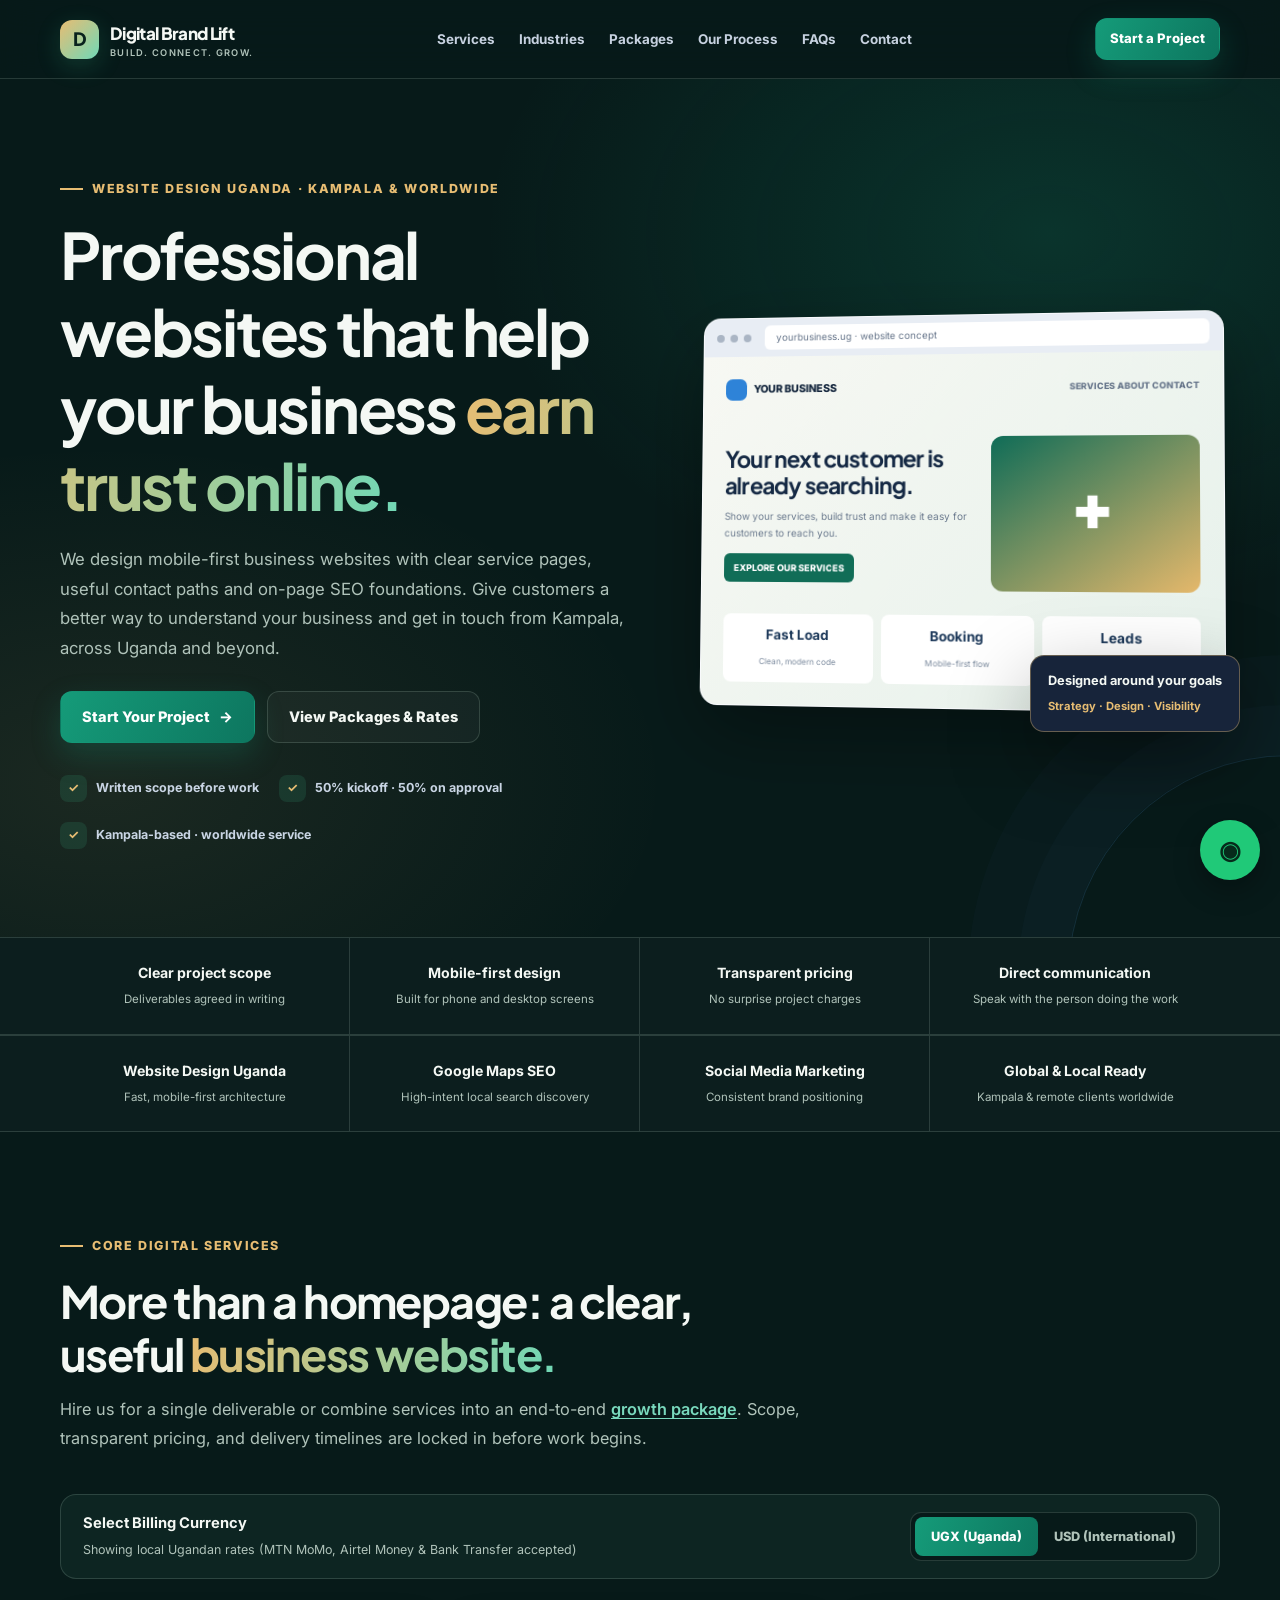
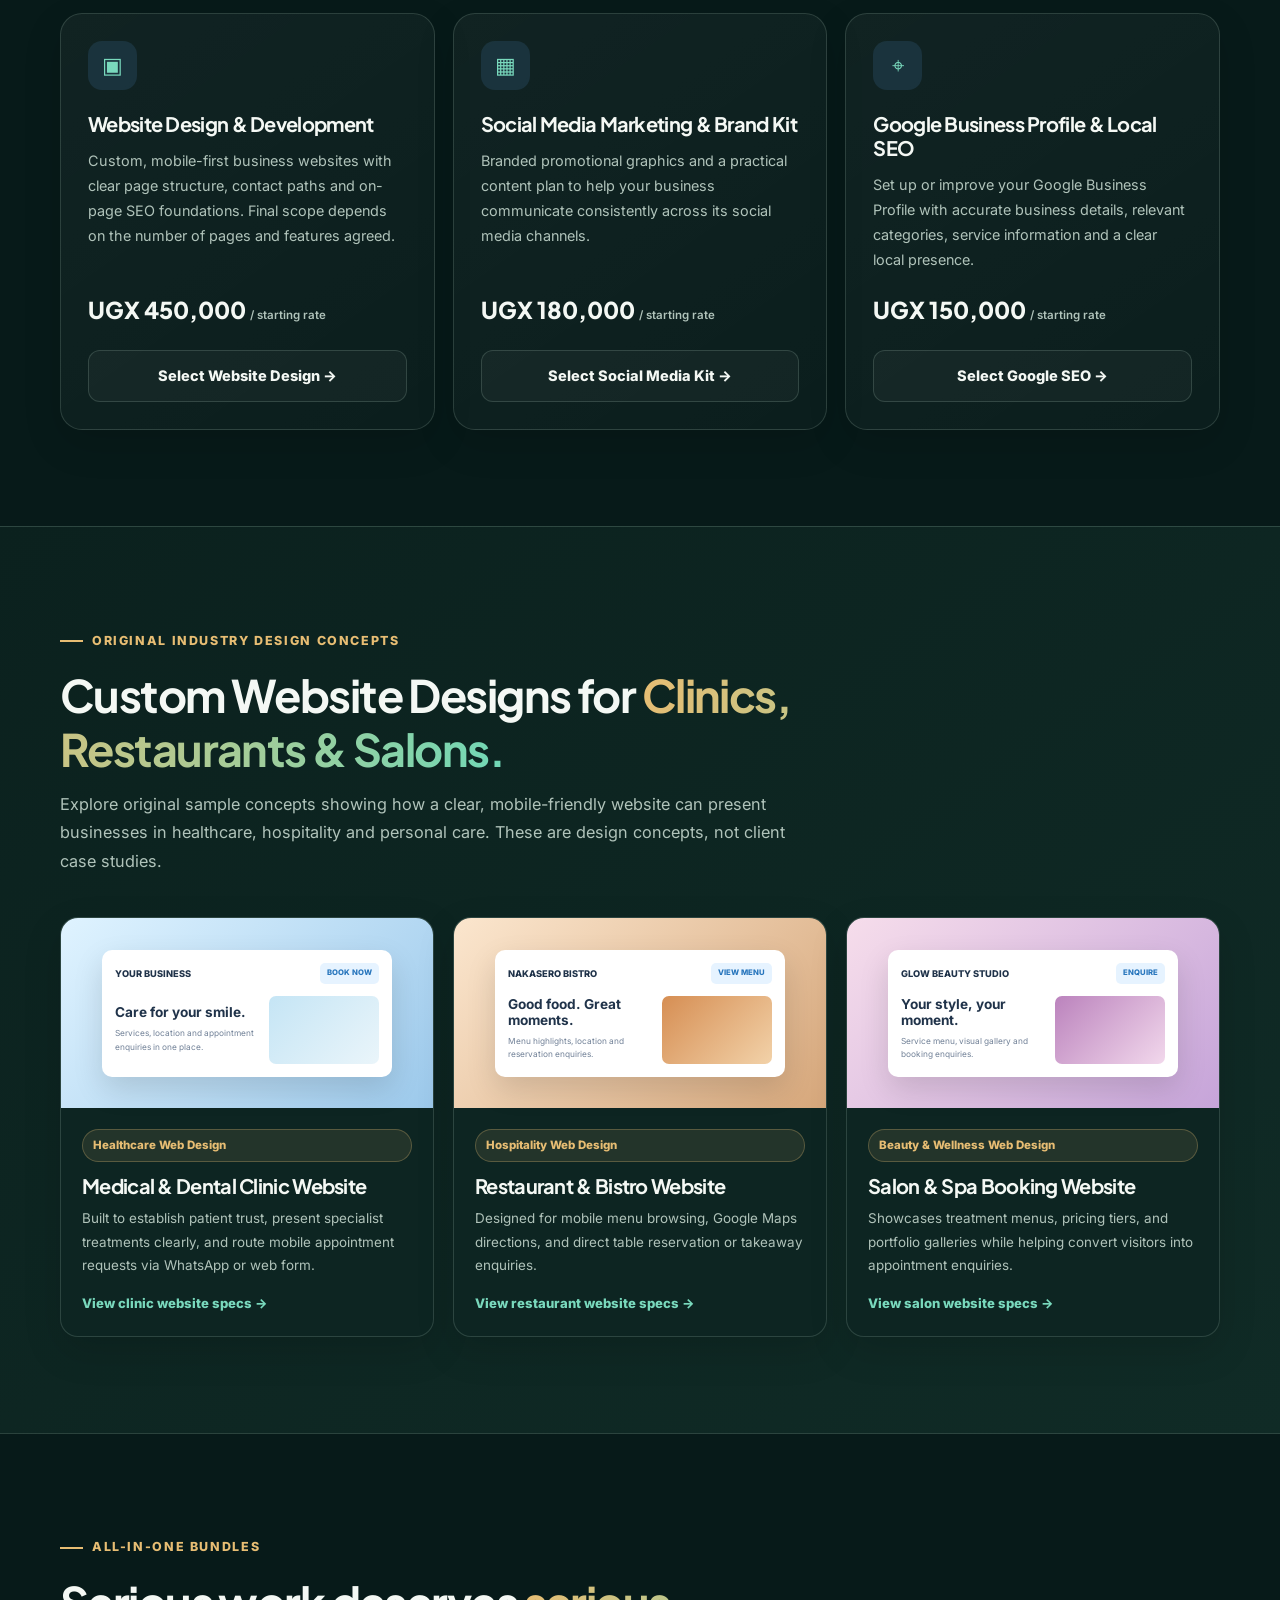
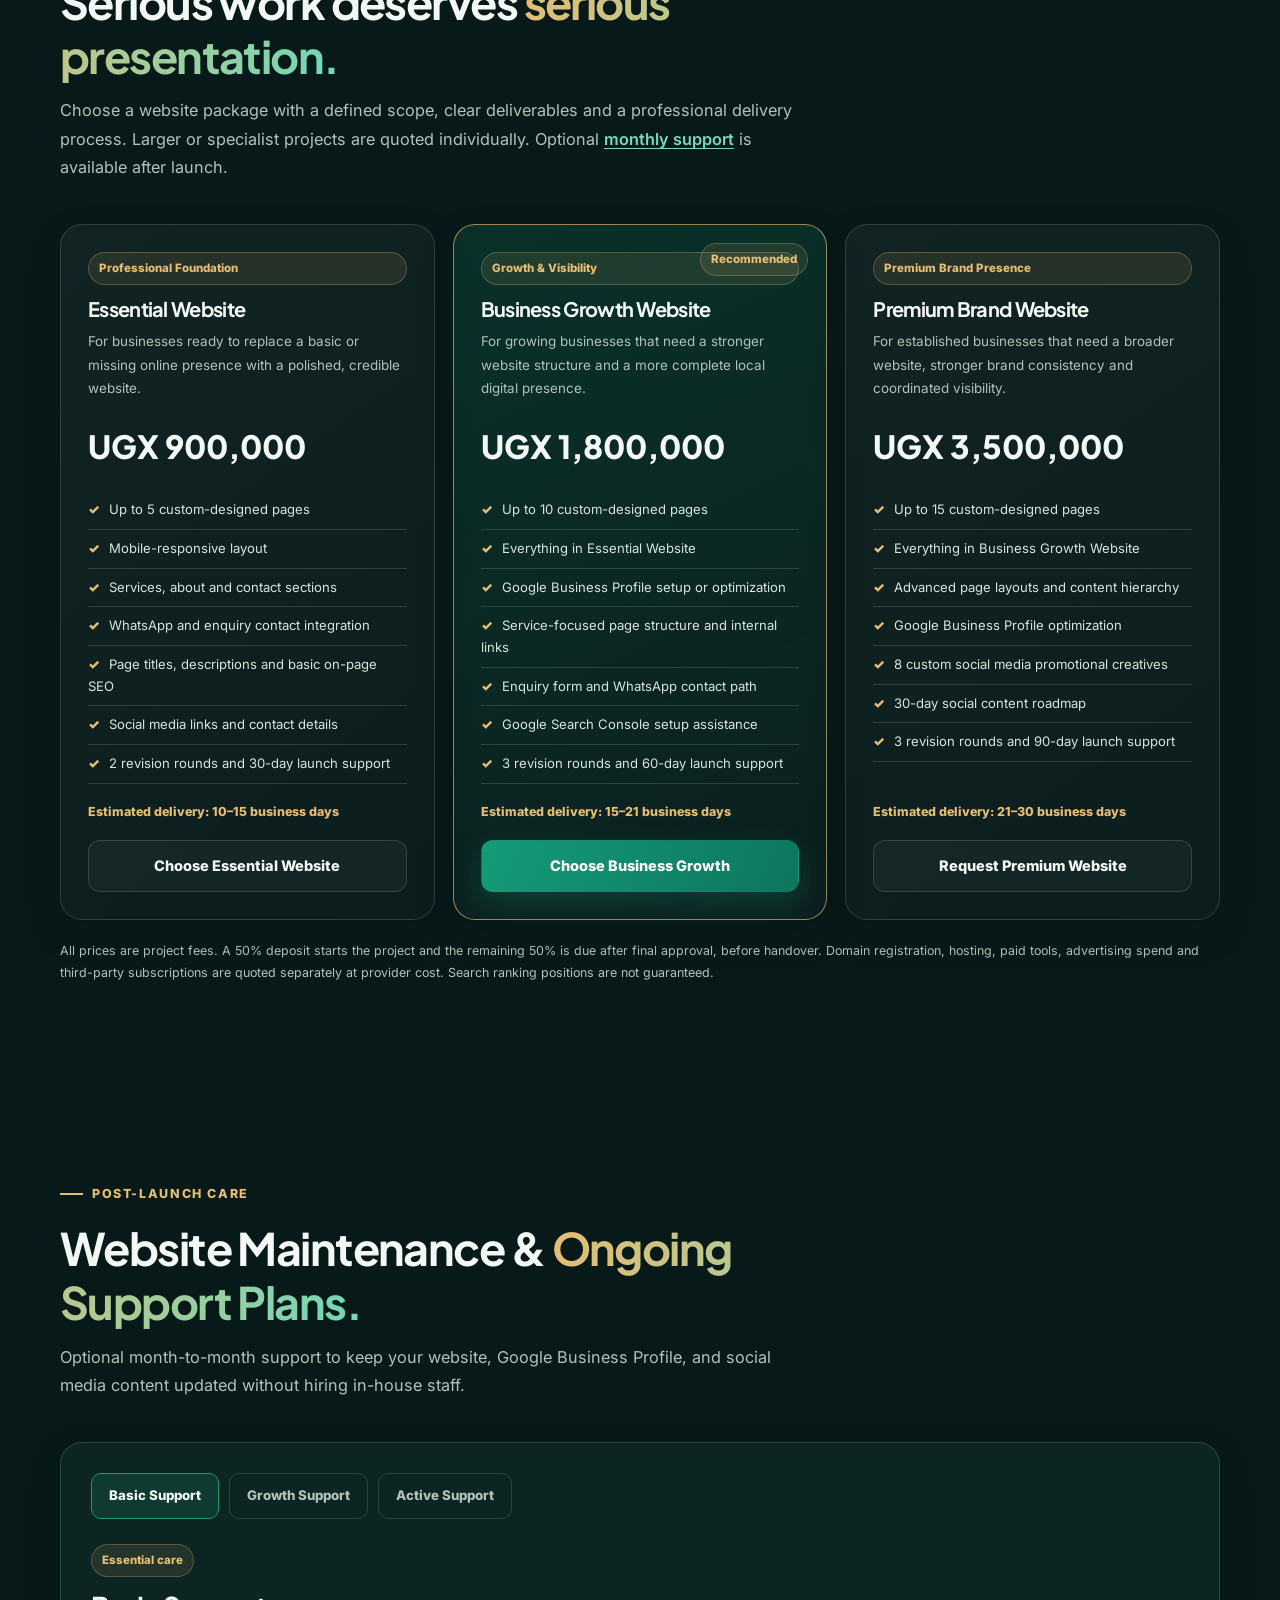
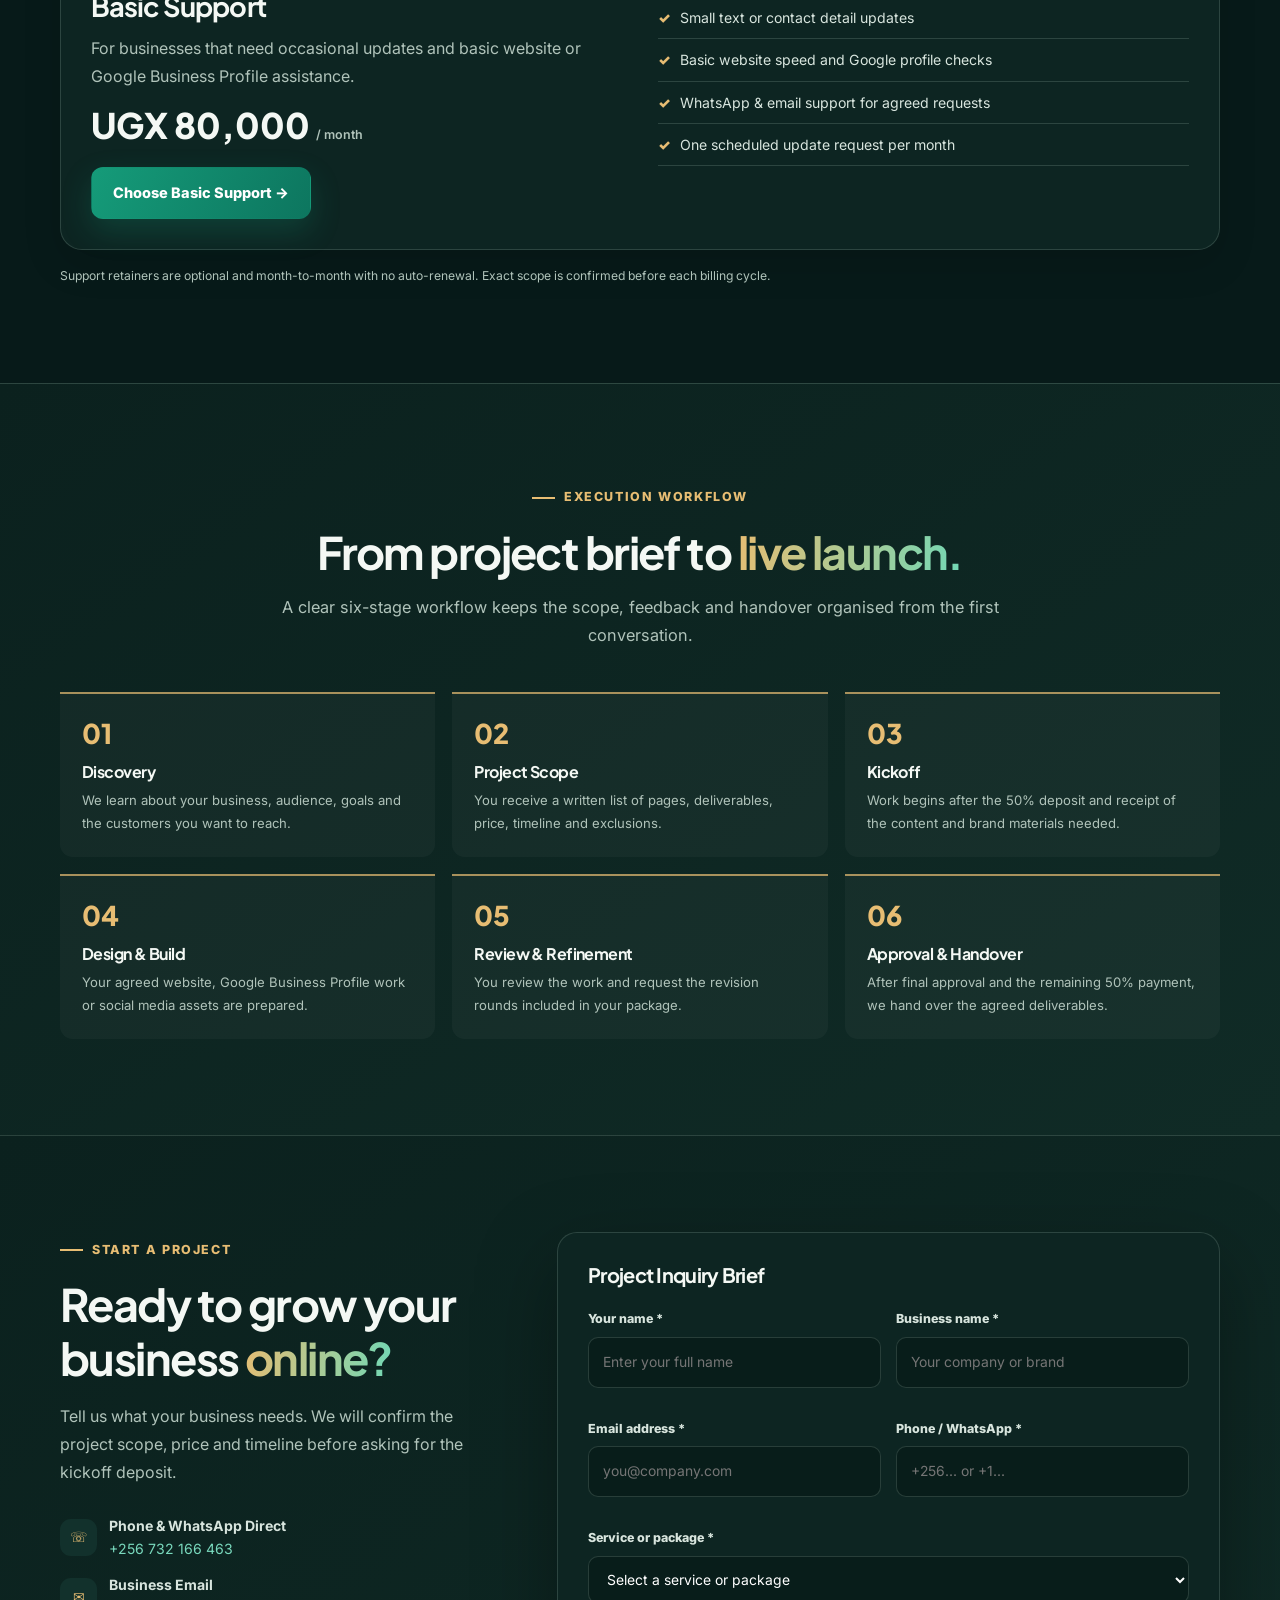
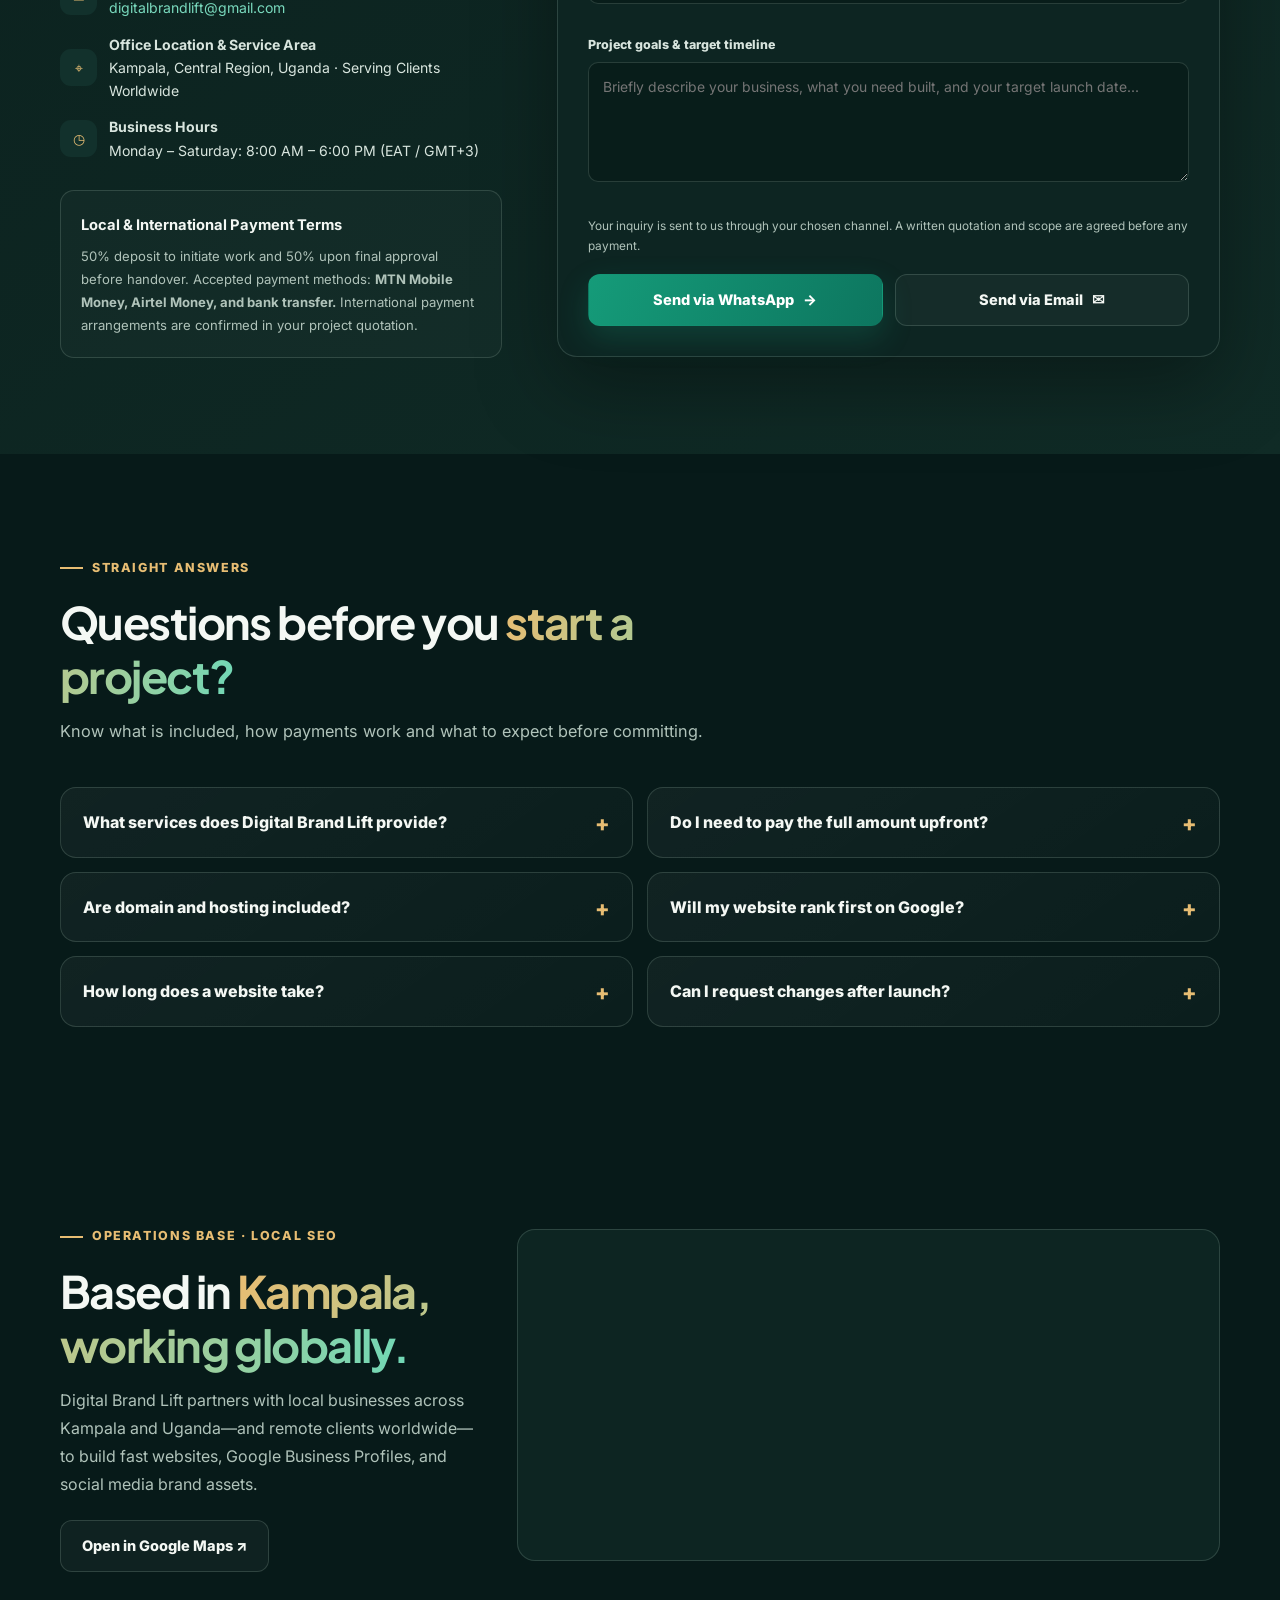
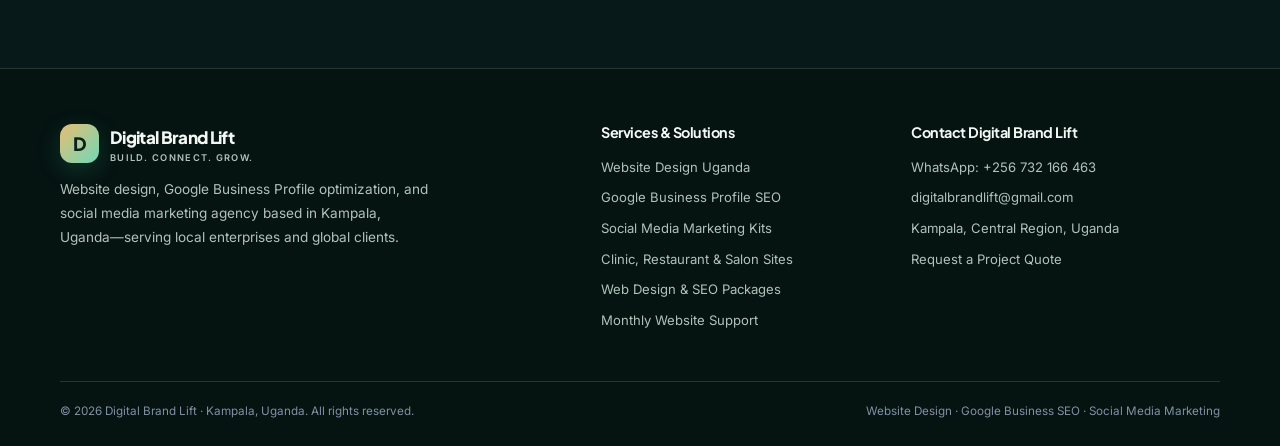
==== commit 76e52108: "Align website design landing page with premium redesign" ====
--- a/website-design-uganda.html
+++ b/website-design-uganda.html
@@ -16,19 +16,18 @@
   <meta name="viewport" content="width=device-width, initial-scale=1.0">
   <meta name="theme-color" content="#0b1220">
 
-  <title>Website Design &amp; Local SEO Kampala, Uganda | Digital Brand Lift</title>
-  <meta name="description" content="Conversion-focused website design, Google Business Profile optimization, and social media marketing in Kampala, Uganda &amp; worldwide. Fast 3–10 day delivery.">
-  <link rel="canonical" href="https://digitalbrandlift2.xonearma.workers.dev/">
+  <title>Website Design Uganda | Professional Business Websites | Digital Brand Lift</title>
+  <meta name="description" content="Professional website design in Kampala, Uganda. Mobile-first business websites, clear service pages, contact forms and on-page SEO foundations by Digital Brand Lift.">
+  <link rel="canonical" href="https://xonearma-jpg.github.io/Digitalbrandlift/website-design-uganda.html">
   <meta name="robots" content="index, follow, max-image-preview:large">
 
   <!-- Open Graph & Social Sharing -->
-  <meta property="og:title" content="Website Design &amp; Local SEO Kampala | Digital Brand Lift">
-  <meta property="og:description" content="Fast websites, Google Business Profile SEO, and social media brand kits built to turn traffic into paying clients in Uganda &amp; worldwide.">
+  <meta property="og:title" content="Website Design Uganda | Digital Brand Lift">
+  <meta property="og:description" content="Professional mobile-first business website design in Kampala, Uganda and beyond.">
   <meta property="og:type" content="website">
-  <meta property="og:url" content="https://digitalbrandlift2.xonearma.workers.dev/">
-  <meta property="og:image" content="https://digitalbrandlift2.xonearma.workers.dev/assets/digital-brand-lift-web-design-uganda.jpg">
+  <meta property="og:url" content="https://xonearma-jpg.github.io/Digitalbrandlift/website-design-uganda.html">
   <meta property="og:locale" content="en_UG">
-  <meta name="twitter:card" content="summary_large_image">
+  <meta name="twitter:card" content="summary">
   <meta name="msvalidate.01" content="68F8D819886106F82DF31409A1DD0F93">
   <meta name="google-site-verification" content="zFpDQ5dIq-72U4ELE1WVCYw-OJoLM57N2l23M0TVz68">
 
@@ -38,9 +37,7 @@
     "@context": "https://schema.org",
     "@type": "ProfessionalService",
     "name": "Digital Brand Lift",
-    "url": "https://digitalbrandlift2.xonearma.workers.dev/",
-    "logo": "https://digitalbrandlift2.xonearma.workers.dev/assets/digital-brand-lift-logo.png",
-    "image": "https://digitalbrandlift2.xonearma.workers.dev/assets/digital-brand-lift-web-design-uganda.jpg",
+     "url": "https://xonearma-jpg.github.io/Digitalbrandlift/website-design-uganda.html",
     "description": "Conversion-focused website design, Google Business Profile optimization, and social media marketing agency in Kampala, Uganda serving local and international businesses.",
     "telephone": "+256732166463",
     "email": "digitalbrandlift@gmail.com",
@@ -959,6 +956,15 @@
         transition-duration: .01ms !important;
       }
     }
+
+/* Digital Brand Lift premium identity refresh — original styling */
+:root{--bg:#071a19;--surface:#0d2522;--surface2:#12312c;--surface3:#194138;--text:#f4f8f4;--muted:#b0c3ba;--line:rgba(205,232,218,.16);--blue:#79d9bd;--blue2:#159b79;--green:#e7bd73;--white:#fff;--radius:22px;--shadow:0 28px 80px rgba(0,0,0,.34)}
+.site-header{background:rgba(7,26,25,.92)}.brand-mark{background:linear-gradient(135deg,#e7bd73,#71d8b7);color:#09221d}.gradient-text{background:linear-gradient(100deg,#e7bd73,#70d8b6);-webkit-background-clip:text;background-clip:text;color:transparent}.btn-primary{background:linear-gradient(115deg,#159b79,#0d765f);box-shadow:0 12px 30px rgba(21,155,121,.24)}
+.hero{background:radial-gradient(ellipse at 82% 18%,rgba(21,155,121,.2),transparent 38%),radial-gradient(ellipse at 8% 82%,rgba(231,189,115,.09),transparent 34%)}.mock-site{background:linear-gradient(135deg,#f7f8f3,#e6f1eb)}.mock-button{background:#116d57!important}.mock-photo{background:linear-gradient(145deg,#0f6c57,#e5b86b)!important;color:#fff!important;font-weight:900;letter-spacing:.12em}.floating-card{border-color:rgba(231,189,115,.38)}
+.service-card,.package-card,.support-wrap,.template-card{box-shadow:0 14px 38px rgba(0,0,0,.13)}.service-card:hover,.package-card:hover,.template-card:hover{border-color:rgba(231,189,115,.62)}.package-card.featured{border-color:rgba(231,189,115,.65);background:linear-gradient(155deg,rgba(21,155,121,.18),rgba(255,255,255,.025))}.popular-label,.tag{border-color:rgba(231,189,115,.28);background:rgba(231,189,115,.1);color:var(--green)}.package-list li,.support-deliverables li,.modal-features li,.contact-point{color:#d8e5de}.delivery,.step-number,.package-list li:before,.support-deliverables li:before,.modal-features li:before{color:var(--green)}
+.templates-section,.enquiry-section{background:linear-gradient(145deg,#0b211e,#102b26)}.currency-toggle{background:#071a19}.currency-btn.active{background:linear-gradient(110deg,#159b79,#0d765f)}.support-tab.active{background:rgba(21,155,121,.18);border-color:var(--blue2);color:#f4f8f4}.process-grid{grid-template-columns:repeat(3,1fr)}.process-step{border-top-color:rgba(231,189,115,.7);background:rgba(255,255,255,.035)}
+.faq-grid{display:grid;grid-template-columns:repeat(2,1fr);gap:14px}.faq-item{padding:21px 22px;border:1px solid var(--line);border-radius:16px;background:linear-gradient(145deg,rgba(255,255,255,.045),rgba(255,255,255,.018))}.faq-item summary{color:var(--text);font-weight:800;cursor:pointer;list-style:none;padding-right:25px;position:relative}.faq-item summary::-webkit-details-marker{display:none}.faq-item summary:after{content:'+';position:absolute;right:0;top:-3px;color:var(--green);font-size:1.35rem}.faq-item[open] summary:after{content:'−'}.faq-item p{margin-top:12px;font-size:.88rem}.form-field input,.form-field select,.form-field textarea{background:#081d1a}.form-field label{color:#d8e5de}.modal-box{background:#0d2522}footer{background:#051311}
+@media(max-width:920px){.process-grid{grid-template-columns:repeat(2,1fr)}}@media(max-width:700px){.faq-grid,.process-grid{grid-template-columns:1fr}}
   </style>
 
   <!-- Google Tag Manager -->
@@ -987,9 +993,10 @@
 
       <nav class="nav-links" id="navLinks" aria-label="Main navigation">
         <a href="#services">Services</a>
-        <a href="#templates">Templates</a>
+        <a href="#templates">Industries</a>
         <a href="#packages">Packages</a>
-        <a href="#support">Support</a>
+        <a href="#process">Our Process</a>
+        <a href="#faq">FAQs</a>
         <a href="#contact">Contact</a>
       </nav>
 
@@ -1010,36 +1017,36 @@
     <section class="hero" id="home">
       <div class="container hero-grid">
         <div class="hero-copy">
-          <span class="eyebrow">Web Design &amp; Local SEO Agency · Kampala, Uganda (GMT+3)</span>
-          <h1>Website Design, Google Business SEO &amp; Social Media Marketing <span class="gradient-text">built to win clients.</span></h1>
-          <p>Digital Brand Lift engineers fast, conversion-focused <a class="inline-link" href="#services">business websites</a>, <a class="inline-link" href="#services">Google Business Profile optimization</a>, and <a class="inline-link" href="#services">social media brand kits</a> that turn online searches into paying customers—in Kampala, across Uganda, and worldwide.</p>
+          <span class="eyebrow">Website Design Uganda · Kampala &amp; Worldwide</span>
+          <h1>Professional websites that help your business <span class="gradient-text">earn trust online.</span></h1>
+          <p>We design mobile-first business websites with clear service pages, useful contact paths and on-page SEO foundations. Give customers a better way to understand your business and get in touch from Kampala, across Uganda and beyond.</p>
           <div class="hero-buttons">
             <a class="btn btn-primary" href="#contact">Start Your Project <span>→</span></a>
             <a class="btn btn-outline" href="#packages">View Packages &amp; Rates</a>
           </div>
           <div class="hero-proof">
-            <div class="proof-item"><span class="proof-icon">✓</span> 3–10 day structured delivery</div>
-            <div class="proof-item"><span class="proof-icon">✓</span> UGX &amp; USD international billing</div>
-            <div class="proof-item"><span class="proof-icon">✓</span> Direct project communication</div>
+            <div class="proof-item"><span class="proof-icon">✓</span> Written scope before work</div>
+            <div class="proof-item"><span class="proof-icon">✓</span> 50% kickoff · 50% on approval</div>
+            <div class="proof-item"><span class="proof-icon">✓</span> Kampala-based · worldwide service</div>
           </div>
         </div>
 
-        <div class="hero-visual" role="img" aria-label="Responsive dental clinic website design preview built by Digital Brand Lift Kampala">
+        <div class="hero-visual" role="img" aria-label="Original sample website concept illustrating a business homepage">
           <div class="browser">
             <div class="browser-bar">
               <span class="browser-dot"></span><span class="browser-dot"></span><span class="browser-dot"></span>
-              <div class="browser-address">kampaladentalcare.com</div>
+              <div class="browser-address">yourbusiness.ug · website concept</div>
             </div>
             <div class="mock-site">
               <div class="mock-nav">
-                <div class="mock-logo"><span></span> KAMPALA DENTAL CARE</div>
+                <div class="mock-logo"><span></span> YOUR BUSINESS</div>
                 <div class="mock-nav-links">SERVICES  ABOUT  CONTACT</div>
               </div>
               <div class="mock-hero">
                 <div>
-                  <h3>A healthier smile starts here.</h3>
-                  <p>Explore dental care services and request an appointment from any device.</p>
-                  <span class="mock-button">BOOK AN APPOINTMENT</span>
+                  <h3>Your next customer is already searching.</h3>
+                  <p>Show your services, build trust and make it easy for customers to reach you.</p>
+                  <span class="mock-button">EXPLORE OUR SERVICES</span>
                 </div>
                 <div class="mock-photo" aria-hidden="true">✚</div>
               </div>
@@ -1051,10 +1058,19 @@
             </div>
           </div>
           <div class="floating-card">
-            <strong>Built for conversion</strong>
-            <span>Fast • SEO-Ready • Mobile-First</span>
+            <strong>Designed around your goals</strong>
+            <span>Strategy · Design · Visibility</span>
           </div>
         </div>
+      </div>
+    </section>
+
+    <section class="trust-strip" aria-label="How Digital Brand Lift works">
+      <div class="container trust-grid">
+        <div class="trust-item"><strong>Clear project scope</strong><span>Deliverables agreed in writing</span></div>
+        <div class="trust-item"><strong>Mobile-first design</strong><span>Built for phone and desktop screens</span></div>
+        <div class="trust-item"><strong>Transparent pricing</strong><span>No surprise project charges</span></div>
+        <div class="trust-item"><strong>Direct communication</strong><span>Speak with the person doing the work</span></div>
       </div>
     </section>
 
@@ -1073,7 +1089,7 @@
       <div class="container">
         <div class="section-head">
           <span class="eyebrow">Core Digital Services</span>
-          <h2>Website Design, Google Business SEO &amp; <span class="gradient-text">Social Media Marketing.</span></h2>
+          <h2>More than a homepage: a clear, useful <span class="gradient-text">business website.</span></h2>
           <p>Hire us for a single deliverable or combine services into an end-to-end <a class="inline-link" href="#packages">growth package</a>. Scope, transparent pricing, and delivery timelines are locked in before work begins.</p>
         </div>
 
@@ -1092,24 +1108,24 @@
           <article class="service-card" id="service-website-design">
             <div class="service-icon" aria-hidden="true">▣</div>
             <h3>Website Design &amp; Development</h3>
-            <p>Custom, mobile-first website design in Uganda and worldwide. Built with clean code, fast loading speeds, on-page SEO, and one-tap WhatsApp or email lead capture.</p>
-            <div class="price" data-ugx="UGX 150,000" data-usd="$150 USD">UGX 150,000 <small>/ starting rate</small></div>
+            <p>Custom, mobile-first business websites with clear page structure, contact paths and on-page SEO foundations. Final scope depends on the number of pages and features agreed.</p>
+            <div class="price" data-ugx="UGX 450,000" data-usd="$120 USD">UGX 450,000 <small>/ starting rate</small></div>
             <button class="btn btn-outline choose-item" data-choice-key="service-web" aria-label="Select Website Design and Development service">Select Website Design →</button>
           </article>
 
           <article class="service-card" id="service-social-media">
             <div class="service-icon" aria-hidden="true">▦</div>
             <h3>Social Media Marketing &amp; Brand Kit</h3>
-            <p>Scroll-stopping social media graphics, cohesive brand templates, and a structured 30-day content roadmap designed to build authority and convert followers into paying clients.</p>
-            <div class="price" data-ugx="UGX 80,000" data-usd="$90 USD">UGX 80,000 <small>/ starting rate</small></div>
+            <p>Branded promotional graphics and a practical content plan to help your business communicate consistently across its social media channels.</p>
+            <div class="price" data-ugx="UGX 180,000" data-usd="$50 USD">UGX 180,000 <small>/ starting rate</small></div>
             <button class="btn btn-outline choose-item" data-choice-key="service-social" aria-label="Select Social Media Marketing and Brand Kit service">Select Social Media Kit →</button>
           </article>
 
           <article class="service-card" id="service-google-business">
             <div class="service-icon" aria-hidden="true">⌖</div>
             <h3>Google Business Profile &amp; Local SEO</h3>
-            <p>Improve your visibility in Google Search and Google Maps in Kampala and beyond with accurate categories, service details, and well-optimized local business information.</p>
-            <div class="price" data-ugx="UGX 60,000" data-usd="$75 USD">UGX 60,000 <small>/ starting rate</small></div>
+            <p>Set up or improve your Google Business Profile with accurate business details, relevant categories, service information and a clear local presence.</p>
+            <div class="price" data-ugx="UGX 150,000" data-usd="$40 USD">UGX 150,000 <small>/ starting rate</small></div>
             <button class="btn btn-outline choose-item" data-choice-key="service-google" aria-label="Select Google Business Profile Optimization service">Select Google SEO →</button>
           </article>
         </div>
@@ -1120,16 +1136,16 @@
     <section class="section templates-section" id="templates">
       <div class="container">
         <div class="section-head">
-          <span class="eyebrow">Industry Website Templates</span>
+          <span class="eyebrow">Original Industry Design Concepts</span>
           <h2>Custom Website Designs for <span class="gradient-text">Clinics, Restaurants &amp; Salons.</span></h2>
-          <p>Inspect how we structure digital storefronts across healthcare, hospitality, and personal care—ready to customize for your business.</p>
+          <p>Explore original sample concepts showing how a clear, mobile-friendly website can present businesses in healthcare, hospitality and personal care. These are design concepts, not client case studies.</p>
         </div>
 
         <div class="template-grid">
           <article class="template-card">
             <div class="template-art clinic-art">
               <div class="mini-window">
-                <div class="mini-top"><span>KAMPALA DENTAL CARE</span><span class="mini-pill">BOOK NOW</span></div>
+                <div class="mini-top"><span>YOUR BUSINESS</span><span class="mini-pill">BOOK NOW</span></div>
                 <div class="mini-content">
                   <div><strong>Care for your smile.</strong><small>Services, location and appointment enquiries in one place.</small></div>
                   <div class="mini-block"></div>
@@ -1188,62 +1204,16 @@
       <div class="container">
         <div class="section-head">
           <span class="eyebrow">All-In-One Bundles</span>
-          <h2>Affordable Web Design &amp; <span class="gradient-text">Local SEO Packages.</span></h2>
-          <p>Choose the level that matches your growth stage. Every package includes transparent scope, defined turnaround, and direct communication—or explore <a class="inline-link" href="#support">monthly website support plans</a> after launch.</p>
+          <h2>Serious work deserves <span class="gradient-text">serious presentation.</span></h2>
+          <p>Choose a website package with a defined scope, clear deliverables and a professional delivery process. Larger or specialist projects are quoted individually. Optional <a class="inline-link" href="#support">monthly support</a> is available after launch.</p>
         </div>
 
         <div class="packages-grid">
-          <article class="package-card">
-            <span class="tag">Local Discovery</span>
-            <h3>Local Growth Starter</h3>
-            <p>Ideal for businesses focused on local Google Maps visibility and building social media credibility.</p>
-            <div class="package-price" data-ugx="UGX 120,000" data-usd="$135 USD">UGX 120,000</div>
-            <ul class="package-list">
-              <li>Google Business Profile optimization</li>
-              <li>Business categories, hours &amp; service catalog</li>
-              <li>3 custom social media promotional creatives</li>
-              <li>30-day social media content roadmap</li>
-              <li>Two structured revision rounds</li>
-            </ul>
-            <div class="delivery">Turnaround: 3–5 business days</div>
-            <button class="btn btn-outline choose-item" data-choice-key="pkg-starter">Select Local Growth Starter</button>
-          </article>
-
-          <article class="package-card featured">
-            <span class="tag">Brand + Local Search</span>
-            <span class="popular-label tag">Most Popular</span>
-            <h3>Business Visibility</h3>
-            <p>Built for businesses ready to improve local search visibility and publish consistent social media campaigns.</p>
-            <div class="package-price" data-ugx="UGX 190,000" data-usd="$210 USD">UGX 190,000</div>
-            <ul class="package-list">
-              <li>Google Business Profile optimization</li>
-              <li>Service catalog &amp; local SEO keyword alignment</li>
-              <li>6 custom social media promotional creatives</li>
-              <li>Copy &amp; captions for all posts</li>
-              <li>Two structured revision rounds</li>
-            </ul>
-            <div class="delivery">Turnaround: 5–7 business days</div>
-            <button class="btn btn-primary choose-item" data-choice-key="pkg-visibility">Select Business Visibility</button>
-          </article>
-
-          <article class="package-card">
-            <span class="tag">Full-Stack Presence</span>
-            <h3>Digital Business Lift</h3>
-            <p>A digital foundation combining a custom multi-page website with Google Maps local search optimization.</p>
-            <div class="package-price" data-ugx="UGX 250,000" data-usd="$290 USD">UGX 250,000</div>
-            <ul class="package-list">
-              <li>Custom responsive website design (up to 5 pages)</li>
-              <li>Mobile-first performance &amp; clean UI</li>
-              <li>WhatsApp &amp; email lead capture integration</li>
-              <li>Google Business Profile optimization</li>
-              <li>Technical on-page SEO &amp; Open Graph setup</li>
-              <li>Two structured revision rounds</li>
-            </ul>
-            <div class="delivery">Turnaround: 7–10 business days</div>
-            <button class="btn btn-outline choose-item" data-choice-key="pkg-lift">Select Digital Business Lift</button>
-          </article>
+          <article class="package-card"><span class="tag">Professional Foundation</span><h3>Essential Website</h3><p>For businesses ready to replace a basic or missing online presence with a polished, credible website.</p><div class="package-price" data-ugx="UGX 900,000" data-usd="$250 USD">UGX 900,000</div><ul class="package-list"><li>Up to 5 custom-designed pages</li><li>Mobile-responsive layout</li><li>Services, about and contact sections</li><li>WhatsApp and enquiry contact integration</li><li>Page titles, descriptions and basic on-page SEO</li><li>Social media links and contact details</li><li>2 revision rounds and 30-day launch support</li></ul><div class="delivery">Estimated delivery: 10–15 business days</div><button class="btn btn-outline choose-item" data-choice-key="pkg-starter">Choose Essential Website</button></article>
+          <article class="package-card featured"><span class="tag">Growth &amp; Visibility</span><span class="popular-label tag">Recommended</span><h3>Business Growth Website</h3><p>For growing businesses that need a stronger website structure and a more complete local digital presence.</p><div class="package-price" data-ugx="UGX 1,800,000" data-usd="$500 USD">UGX 1,800,000</div><ul class="package-list"><li>Up to 10 custom-designed pages</li><li>Everything in Essential Website</li><li>Google Business Profile setup or optimization</li><li>Service-focused page structure and internal links</li><li>Enquiry form and WhatsApp contact path</li><li>Google Search Console setup assistance</li><li>3 revision rounds and 60-day launch support</li></ul><div class="delivery">Estimated delivery: 15–21 business days</div><button class="btn btn-primary choose-item" data-choice-key="pkg-visibility">Choose Business Growth</button></article>
+          <article class="package-card"><span class="tag">Premium Brand Presence</span><h3>Premium Brand Website</h3><p>For established businesses that need a broader website, stronger brand consistency and coordinated visibility.</p><div class="package-price" data-ugx="UGX 3,500,000" data-usd="$950 USD">UGX 3,500,000</div><ul class="package-list"><li>Up to 15 custom-designed pages</li><li>Everything in Business Growth Website</li><li>Advanced page layouts and content hierarchy</li><li>Google Business Profile optimization</li><li>8 custom social media promotional creatives</li><li>30-day social content roadmap</li><li>3 revision rounds and 90-day launch support</li></ul><div class="delivery">Estimated delivery: 21–30 business days</div><button class="btn btn-outline choose-item" data-choice-key="pkg-lift">Request Premium Website</button></article>
         </div>
-        <p style="font-size:.78rem;margin-top:20px">Timelines begin upon receipt of kickoff deposit and required brand assets. Custom domain registration, paid hosting, and ad spend are billed separately at exact provider cost with zero markup.</p>
+        <p style="font-size:.78rem;margin-top:20px">All prices are project fees. A 50% deposit starts the project and the remaining 50% is due after final approval, before handover. Domain registration, hosting, paid tools, advertising spend and third-party subscriptions are quoted separately at provider cost. Search ranking positions are not guaranteed.</p>
       </div>
     </section>
 
@@ -1267,7 +1237,7 @@
               <span class="tag" id="supportLabel">Essential care</span>
               <h3 id="supportTitle" style="font-size:1.7rem;margin-top:13px">Basic Support</h3>
               <p id="supportDescription">For businesses that need occasional updates and basic website or Google Business Profile assistance.</p>
-              <div class="support-price" id="supportPrice">UGX 30,000 <small>/ month</small></div>
+              <div class="support-price" id="supportPrice">UGX 80,000 <small>/ month</small></div>
               <button type="button" class="btn btn-primary choose-item" id="supportChoose" style="margin-top:20px" data-choice-key="support-basic">Choose Basic Support →</button>
             </div>
             <ul class="support-deliverables" id="supportDeliverables">
@@ -1288,14 +1258,9 @@
         <div class="section-head center">
           <span class="eyebrow">Execution Workflow</span>
           <h2>From project brief to <span class="gradient-text">live launch.</span></h2>
-          <p>A disciplined 4-step delivery framework so you always know what happens next.</p>
+          <p>A clear six-stage workflow keeps the scope, feedback and handover organised from the first conversation.</p>
         </div>
-        <div class="process-grid">
-          <div class="process-step"><div class="step-number">01</div><h3>Submit Project Brief</h3><p>Share your business goals, target market, and preferred <a class="inline-link" href="#packages">service or package</a> via our form or WhatsApp.</p></div>
-          <div class="process-step"><div class="step-number">02</div><h3>Scope &amp; Timeline Lock</h3><p>We confirm exact deliverables, total investment, and launch date in writing before any payment.</p></div>
-          <div class="process-step"><div class="step-number">03</div><h3>Build &amp; SEO Optimization</h3><p>Upon the 50% kickoff deposit, we work on your website, Google Business Profile, or social media materials with progress check-ins.</p></div>
-          <div class="process-step"><div class="step-number">04</div><h3>Review &amp; Handover</h3><p>You inspect the completed work, request included revisions, settle the 50% balance, and receive the final delivery.</p></div>
-        </div>
+        <div class="process-grid"><div class="process-step"><div class="step-number">01</div><h3>Discovery</h3><p>We learn about your business, audience, goals and the customers you want to reach.</p></div><div class="process-step"><div class="step-number">02</div><h3>Project Scope</h3><p>You receive a written list of pages, deliverables, price, timeline and exclusions.</p></div><div class="process-step"><div class="step-number">03</div><h3>Kickoff</h3><p>Work begins after the 50% deposit and receipt of the content and brand materials needed.</p></div><div class="process-step"><div class="step-number">04</div><h3>Design &amp; Build</h3><p>Your agreed website, Google Business Profile work or social media assets are prepared.</p></div><div class="process-step"><div class="step-number">05</div><h3>Review &amp; Refinement</h3><p>You review the work and request the revision rounds included in your package.</p></div><div class="process-step"><div class="step-number">06</div><h3>Approval &amp; Handover</h3><p>After final approval and the remaining 50% payment, we hand over the agreed deliverables.</p></div></div>        </div>
       </div>
     </section>
 
@@ -1305,7 +1270,7 @@
         <div>
           <span class="eyebrow">Start a Project</span>
           <h2>Ready to grow your business <span class="gradient-text">online?</span></h2>
-          <p style="margin-top:17px">Complete the project brief to send your inquiry via WhatsApp or Email. We respond within 4 business hours (GMT+3).</p>
+          <p style="margin-top:17px">Tell us what your business needs. We will confirm the project scope, price and timeline before asking for the kickoff deposit.</p>
 
           <address class="contact-points" style="font-style:normal;">
             <div class="contact-point"><span>☏</span><div><strong>Phone &amp; WhatsApp Direct</strong><br><a href="https://wa.me/256732166463" target="_blank" rel="noopener">+256 732 166 463</a></div></div>
@@ -1345,19 +1310,19 @@
               <select id="customerChoice" name="choice" required>
                 <option value="">Select a service or package</option>
                 <optgroup label="Individual services">
-                  <option value="service-web">Website Design — UGX 150,000</option>
-                  <option value="service-social">Social Media Brand Kit — UGX 80,000</option>
-                  <option value="service-google">Google Business Optimization — UGX 60,000</option>
+                  <option value="service-web">Website Design — UGX 450,000</option>
+                  <option value="service-social">Social Media Brand Kit — UGX 180,000</option>
+                  <option value="service-google">Google Business Optimization — UGX 150,000</option>
                 </optgroup>
                 <optgroup label="Complete packages">
-                  <option value="pkg-starter">Local Growth Starter — UGX 120,000</option>
-                  <option value="pkg-visibility">Business Visibility — UGX 190,000</option>
-                  <option value="pkg-lift">Digital Business Lift — UGX 250,000</option>
+                  <option value="pkg-starter">Essential Website — UGX 900,000</option>
+                  <option value="pkg-visibility">Business Growth Website — UGX 1,800,000</option>
+                  <option value="pkg-lift">Premium Brand Website — UGX 3,500,000</option>
                 </optgroup>
                 <optgroup label="Monthly support">
-                  <option value="support-basic">Basic Support Plan — UGX 30,000 / mo</option>
-                  <option value="support-growth">Growth Support Plan — UGX 60,000 / mo</option>
-                  <option value="support-active">Active Support Plan — UGX 100,000 / mo</option>
+                  <option value="support-basic">Basic Support Plan — UGX 80,000 / mo</option>
+                  <option value="support-growth">Growth Support Plan — UGX 150,000 / mo</option>
+                  <option value="support-active">Active Support Plan — UGX 250,000 / mo</option>
                 </optgroup>
                 <option value="custom">Custom Project / Enterprise Request</option>
               </select>
@@ -1367,7 +1332,7 @@
               <textarea id="customerMessage" name="message" placeholder="Briefly describe your business, what you need built, and your target launch date..."></textarea>
             </div>
           </div>
-          <p class="form-note">Choose your preferred channel below—your brief is automatically formatted for instant review.</p>
+          <p class="form-note">Your inquiry is sent to us through your chosen channel. A written quotation and scope are agreed before any payment.</p>
           <div class="form-actions">
             <button class="btn btn-primary" type="submit" data-channel="whatsapp">Send via WhatsApp <span>→</span></button>
             <button class="btn btn-outline" type="button" id="emailSubmitBtn">Send via Email <span>✉</span></button>
@@ -1377,7 +1342,7 @@
     </section>
 
     <!-- Local SEO Map Section -->
-    <section class="section" id="location">
+<section class="section faq-section" id="faq"><div class="container"><div class="section-head"><span class="eyebrow">Straight Answers</span><h2>Questions before you <span class="gradient-text">start a project?</span></h2><p>Know what is included, how payments work and what to expect before committing.</p></div><div class="faq-grid"><details class="faq-item"><summary>What services does Digital Brand Lift provide?</summary><p>We focus on business website design and development, Google Business Profile setup or optimization, and social media marketing assets. Specialist features outside this scope are discussed and quoted separately.</p></details><details class="faq-item"><summary>Do I need to pay the full amount upfront?</summary><p>No. Our standard terms are a 50% deposit before work begins and the remaining 50% after you approve the completed work, before final handover.</p></details><details class="faq-item"><summary>Are domain and hosting included?</summary><p>Domain registration, hosting and paid third-party services are not included unless your written quotation says otherwise. These costs are shown separately before purchase.</p></details><details class="faq-item"><summary>Will my website rank first on Google?</summary><p>No agency can honestly guarantee a specific Google ranking. We prepare on-page SEO foundations, but rankings depend on competition, content, authority and ongoing work.</p></details><details class="faq-item"><summary>How long does a website take?</summary><p>Delivery depends on the number of pages, complexity and how quickly content and feedback are provided. Your exact timeline is agreed in writing before the deposit is paid.</p></details><details class="faq-item"><summary>Can I request changes after launch?</summary><p>Each package includes a stated launch-support period for agreed corrections. New pages, new features and ongoing content updates are quoted separately or handled through an optional support plan.</p></details></div></div></section>    <section class="section" id="location">
       <div class="container location-grid">
         <div>
           <span class="eyebrow">Operations Base · Local SEO</span>
@@ -1475,15 +1440,15 @@
     let activeSupportPlan = "basic";
 
     const catalogLabels = {
-      "service-web": { UGX: "Website Design — UGX 150,000", USD: "Website Design — $150 USD" },
-      "service-social": { UGX: "Social Media Brand Kit — UGX 80,000", USD: "Social Media Brand Kit — $90 USD" },
-      "service-google": { UGX: "Google Business Optimization — UGX 60,000", USD: "Google Business Optimization — $75 USD" },
-      "pkg-starter": { UGX: "Local Growth Starter — UGX 120,000", USD: "Local Growth Starter — $135 USD" },
-      "pkg-visibility": { UGX: "Business Visibility — UGX 190,000", USD: "Business Visibility — $210 USD" },
-      "pkg-lift": { UGX: "Digital Business Lift — UGX 250,000", USD: "Digital Business Lift — $290 USD" },
-      "support-basic": { UGX: "Basic Support Plan — UGX 30,000 / mo", USD: "Basic Support Plan — $35 USD / mo" },
-      "support-growth": { UGX: "Growth Support Plan — UGX 60,000 / mo", USD: "Growth Support Plan — $70 USD / mo" },
-      "support-active": { UGX: "Active Support Plan — UGX 100,000 / mo", USD: "Active Support Plan — $115 USD / mo" }
+      "service-web": { UGX: "Website Design — UGX 450,000", USD: "Website Design — $120 USD" },
+      "service-social": { UGX: "Social Media Brand Kit — UGX 180,000", USD: "Social Media Brand Kit — $50 USD" },
+      "service-google": { UGX: "Google Business Optimization — UGX 150,000", USD: "Google Business Optimization — $40 USD" },
+      "pkg-starter": { UGX: "Essential Website — UGX 900,000", USD: "Essential Website — $250 USD" },
+      "pkg-visibility": { UGX: "Business Growth Website — UGX 1,800,000", USD: "Business Growth Website — $500 USD" },
+      "pkg-lift": { UGX: "Premium Brand Website — UGX 3,500,000", USD: "Premium Brand Website — $950 USD" },
+      "support-basic": { UGX: "Basic Support Plan — UGX 80,000 / mo", USD: "Basic Support Plan — $22 USD / mo" },
+      "support-growth": { UGX: "Growth Support Plan — UGX 150,000 / mo", USD: "Growth Support Plan — $40 USD / mo" },
+      "support-active": { UGX: "Active Support Plan — UGX 250,000 / mo", USD: "Active Support Plan — $68 USD / mo" }
     };
 
     const supportPlans = {
@@ -1491,7 +1456,7 @@
         label: "Essential care",
         title: "Basic Support",
         description: "For businesses that need occasional updates and basic website or Google Business Profile assistance.",
-        price: { UGX: "UGX 30,000", USD: "$35 USD" },
+        price: { UGX: "UGX 80,000", USD: "$22 USD" },
         button: "Choose Basic Support",
         choiceKey: "support-basic",
         items: [
@@ -1505,7 +1470,7 @@
         label: "Regular updates",
         title: "Growth Support",
         description: "For businesses that need more regular website, Google Maps SEO, and online profile updates.",
-        price: { UGX: "UGX 60,000", USD: "$70 USD" },
+        price: { UGX: "UGX 150,000", USD: "$40 USD" },
         button: "Choose Growth Support",
         choiceKey: "support-growth",
         items: [
@@ -1519,7 +1484,7 @@
         label: "Priority management",
         title: "Active Support",
         description: "For businesses that want monthly assistance across their website, local SEO, and social media.",
-        price: { UGX: "UGX 100,000", USD: "$115 USD" },
+        price: { UGX: "UGX 250,000", USD: "$68 USD" },
         button: "Choose Active Support",
         choiceKey: "support-active",
         items: [
@@ -1781,4 +1746,4 @@
     updateCurrencyUI("UGX");
   </script>
 </body>
-</html>
+</html>
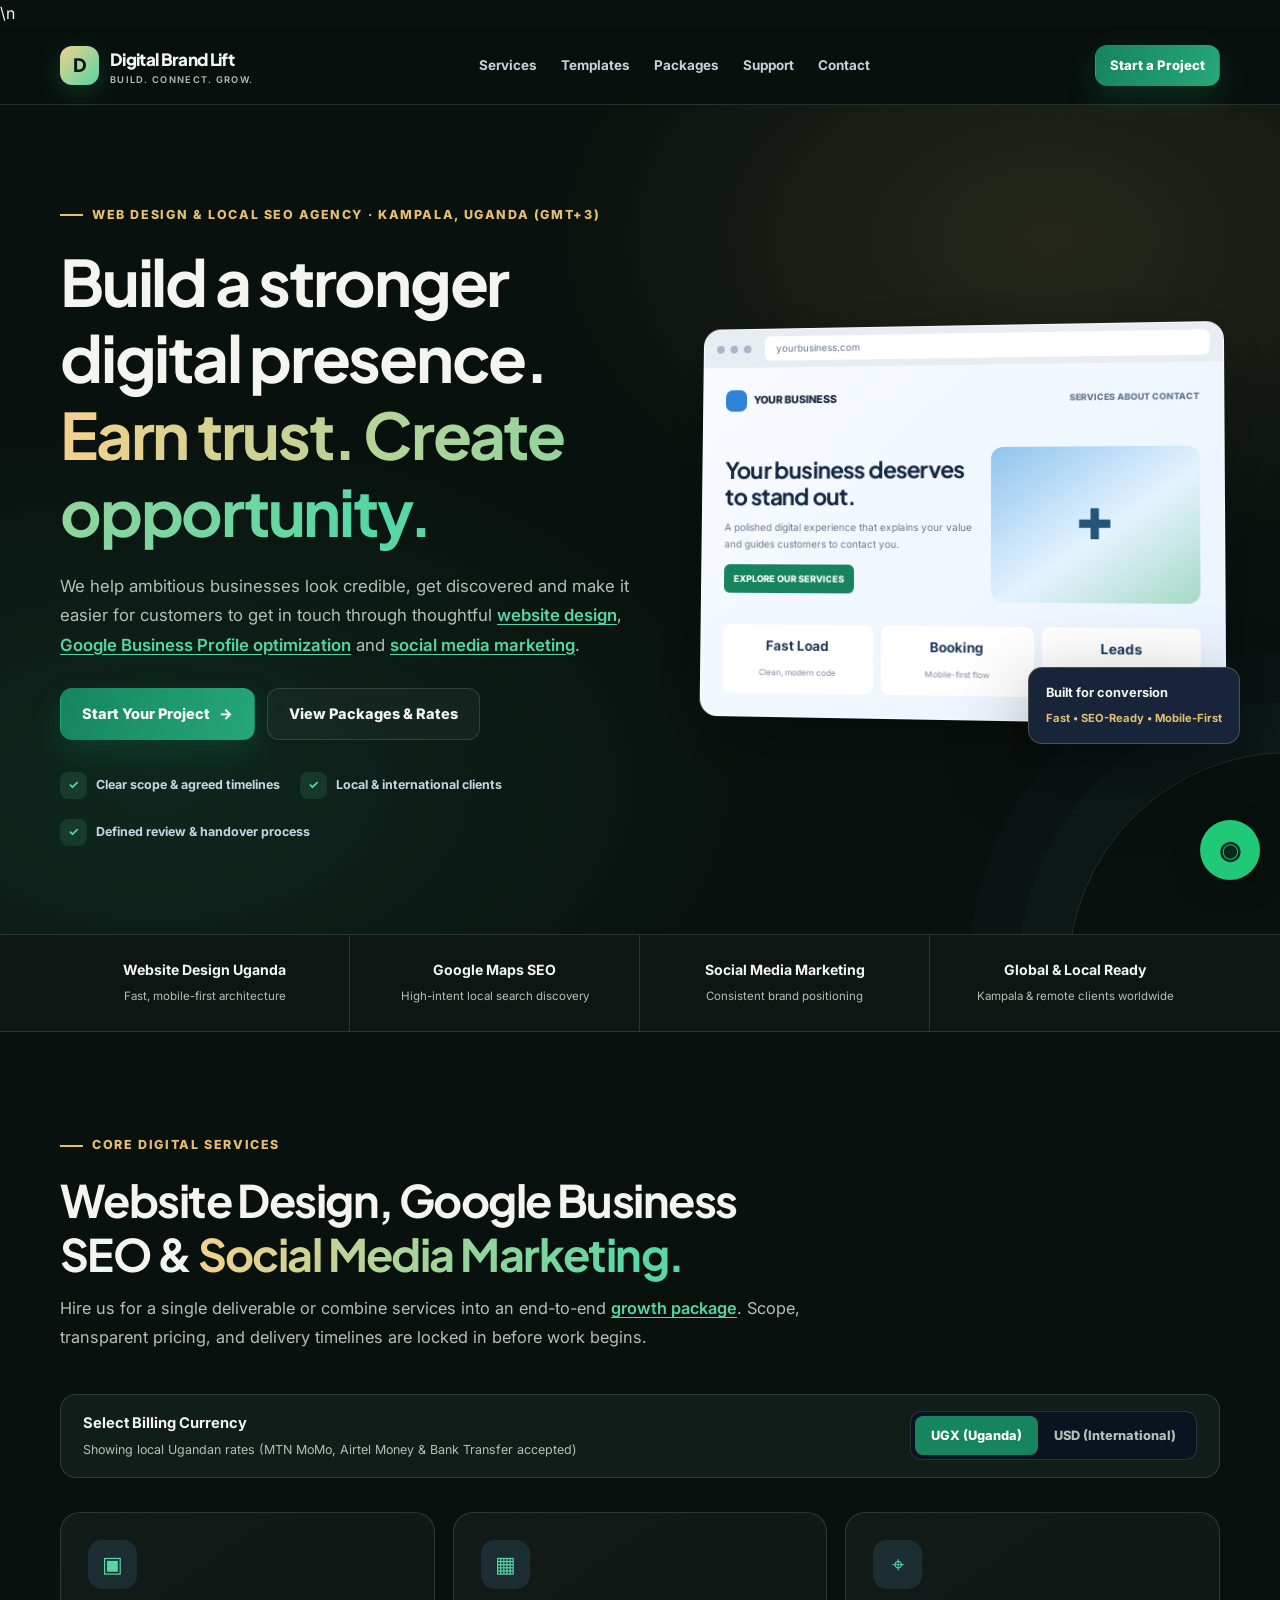
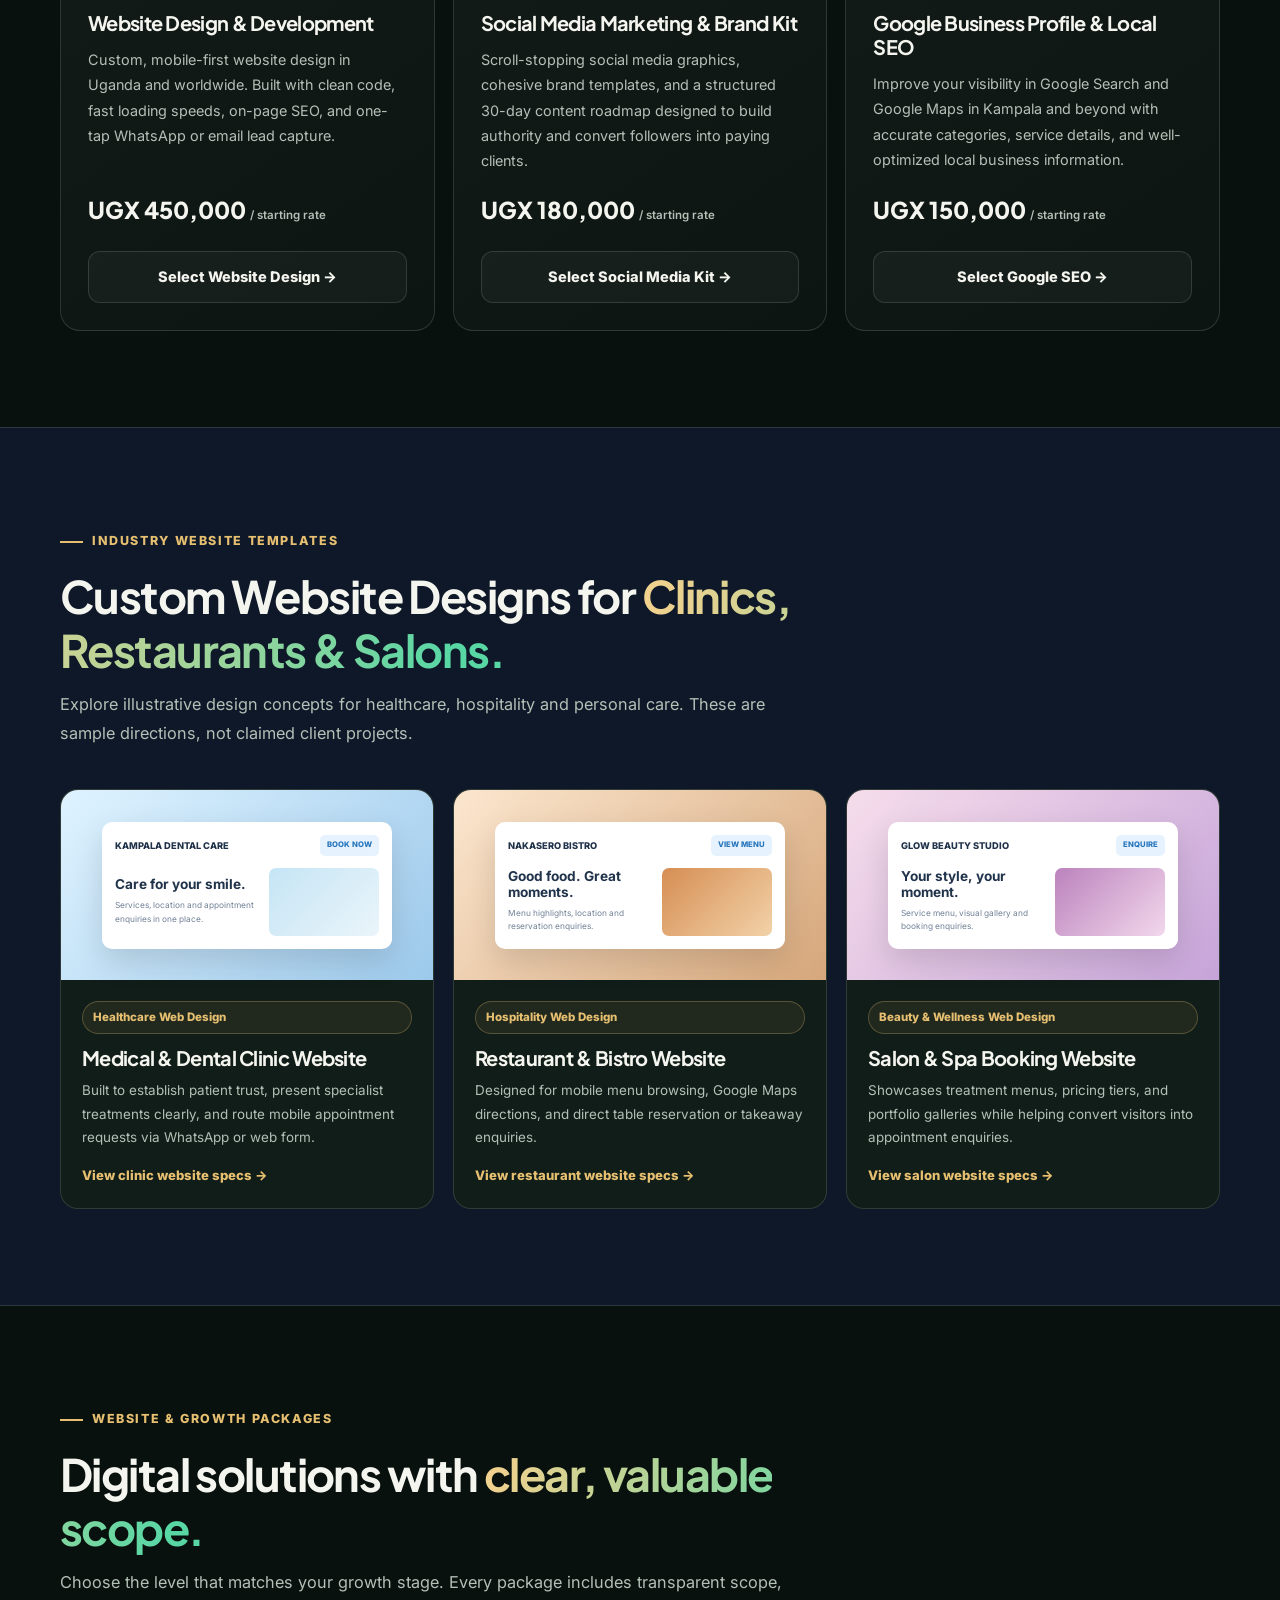
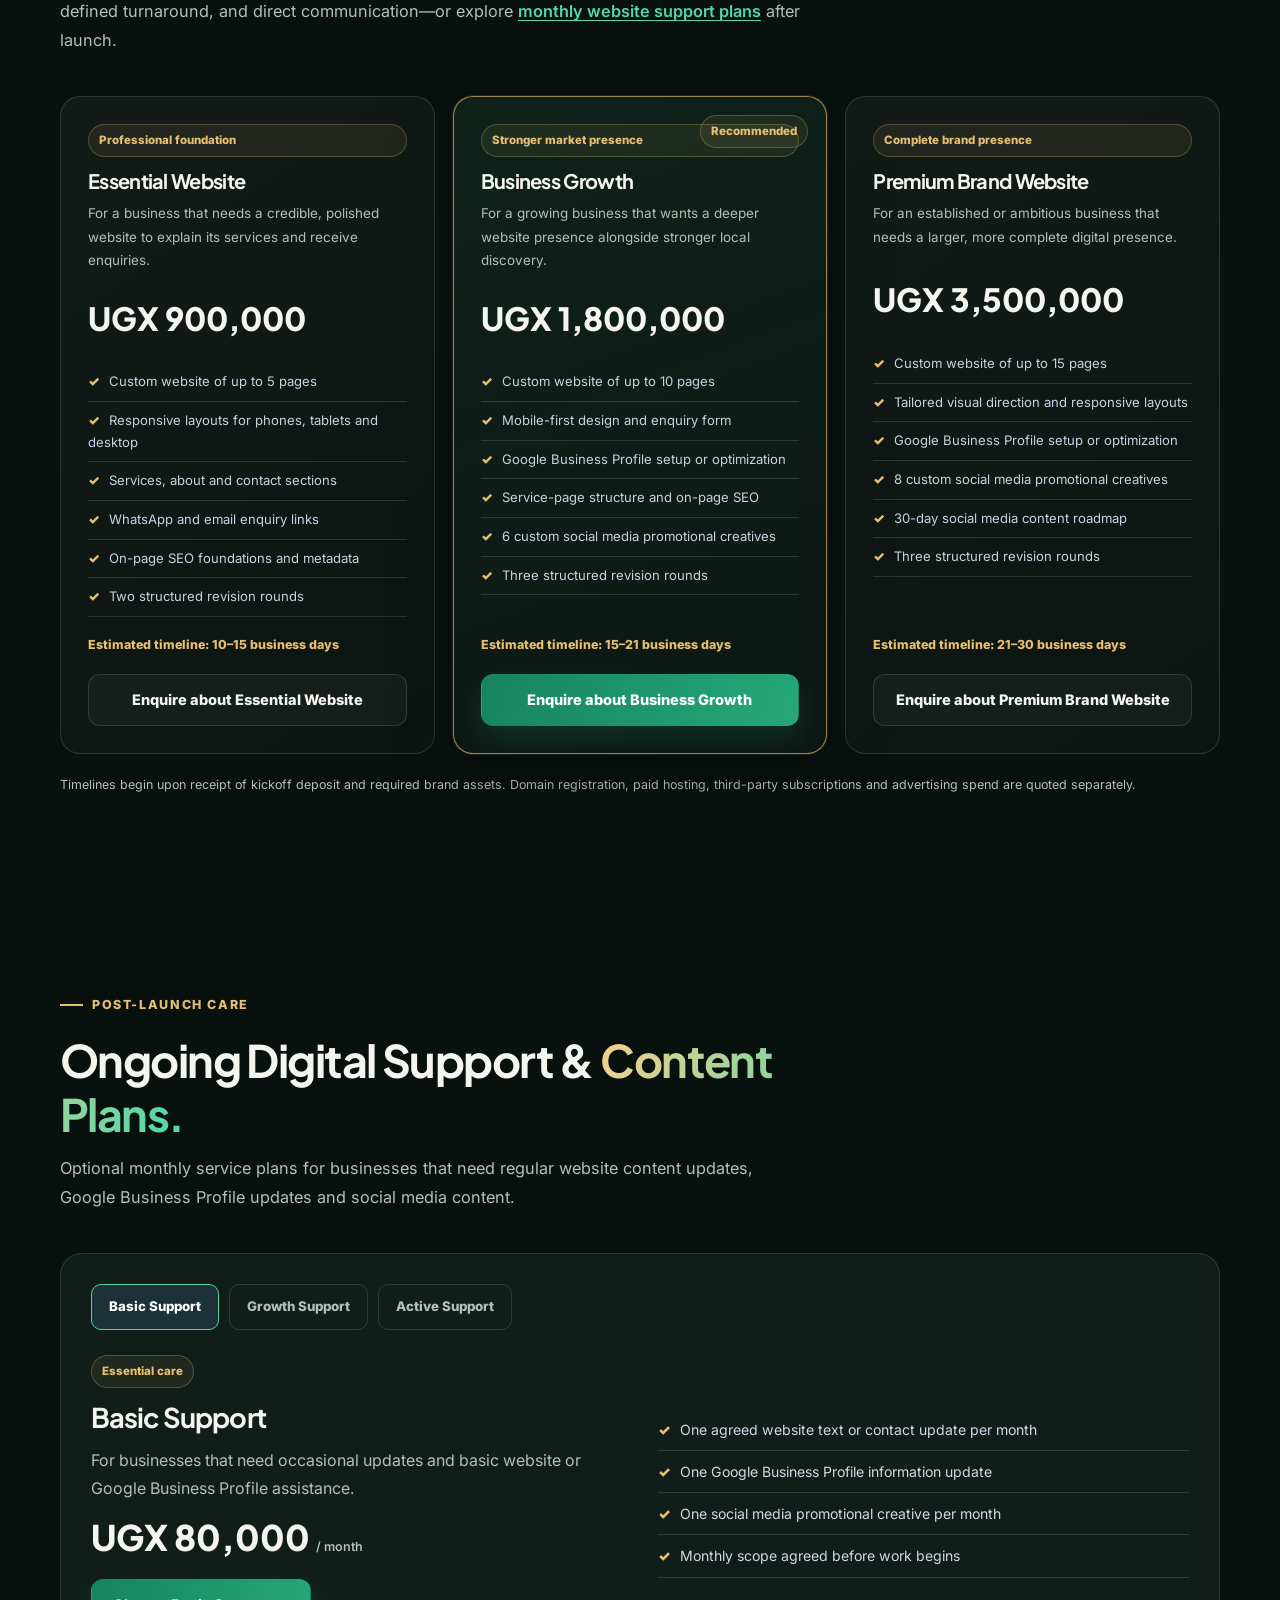
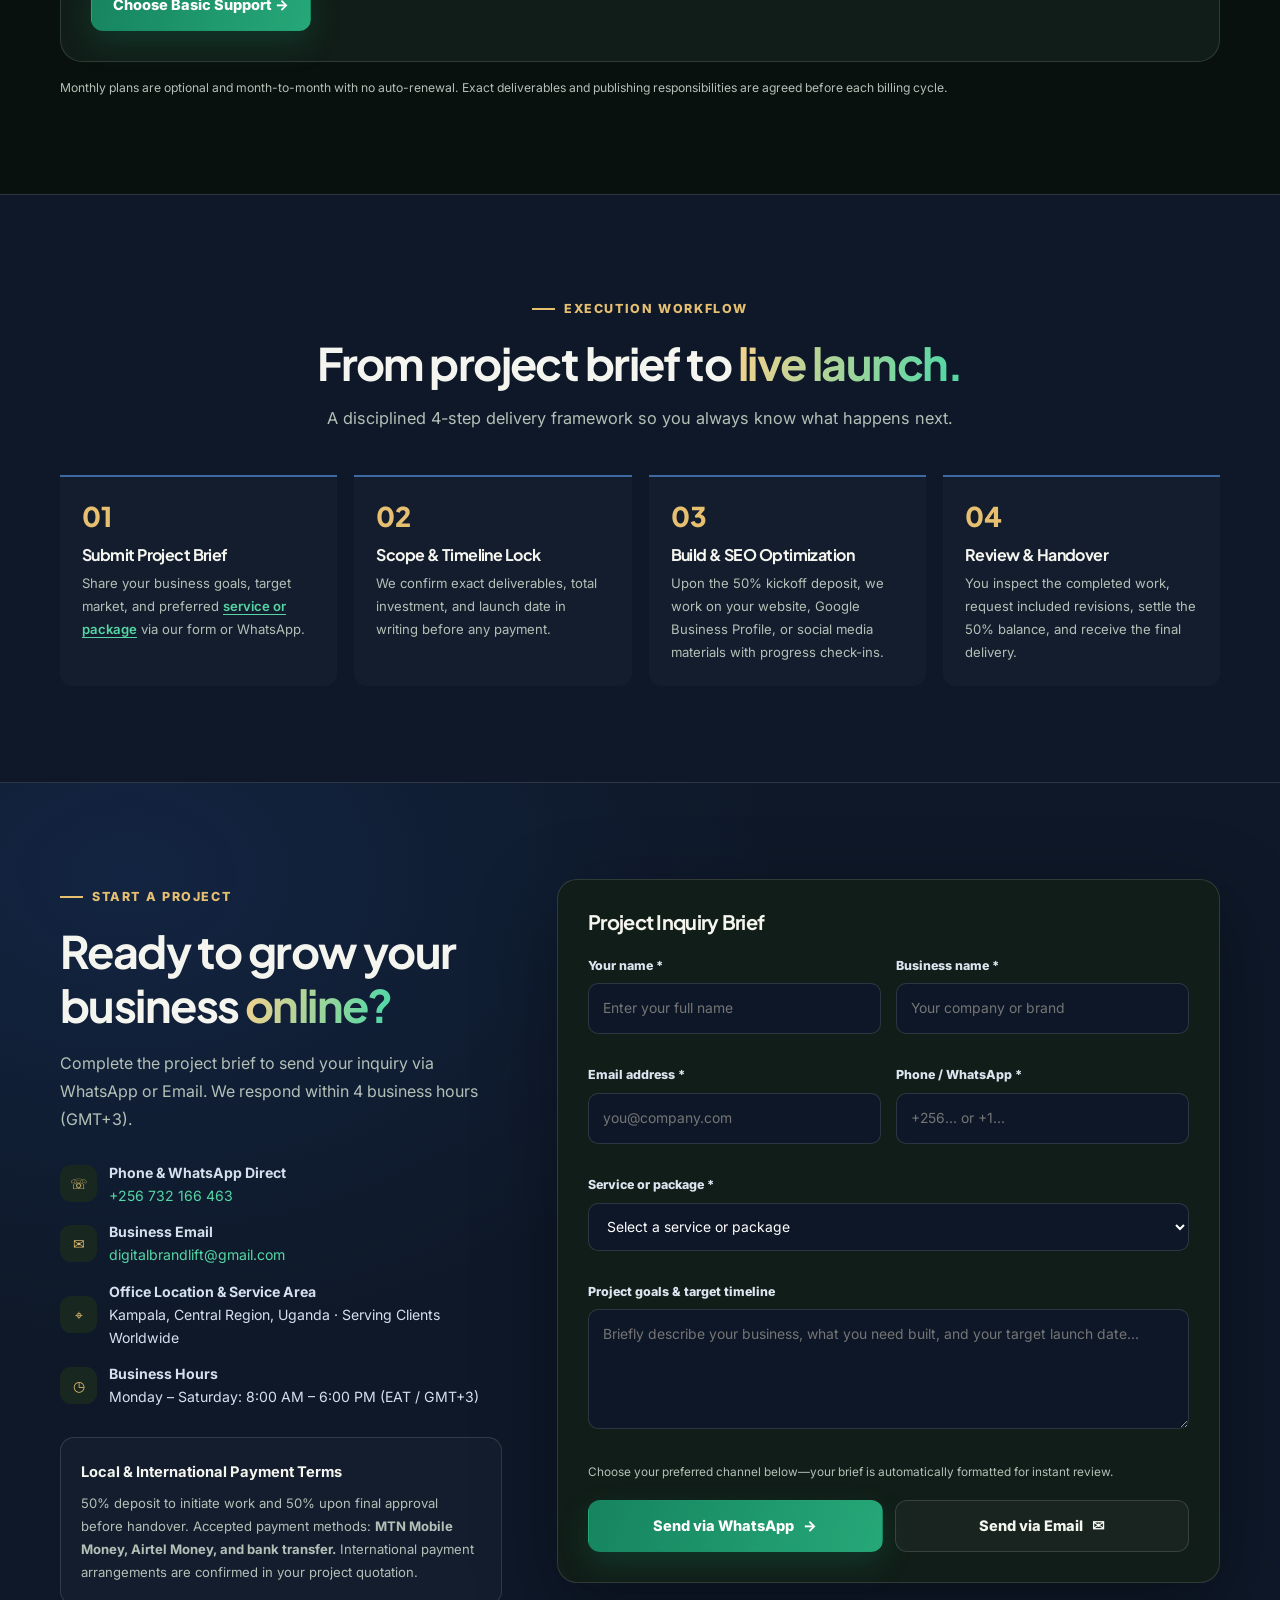
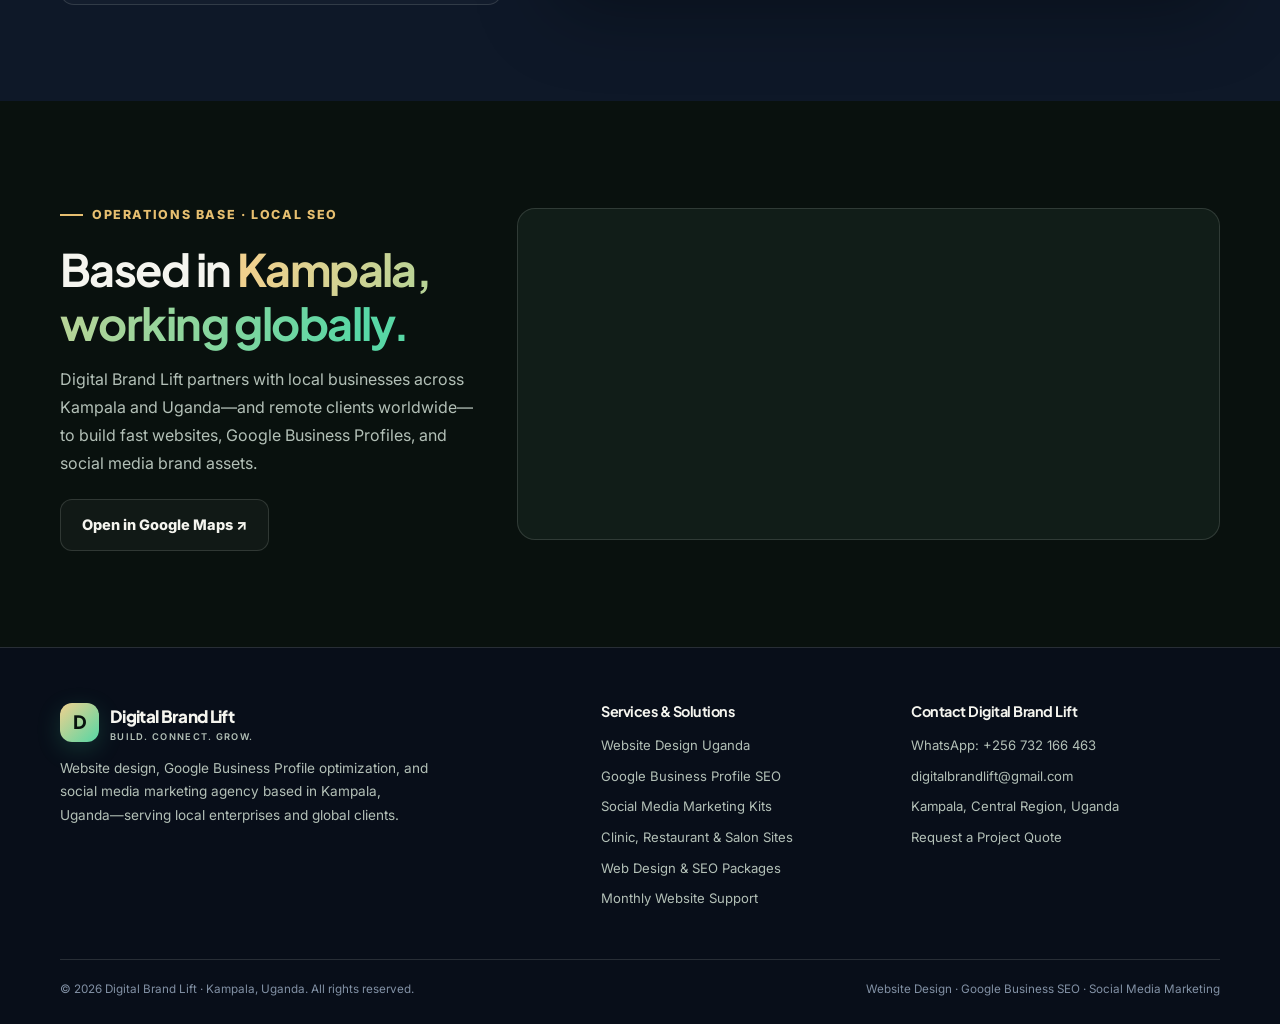
==== commit a1d7cd06: "Align SEO landing page with premium brand refresh" ====
--- a/website-design-uganda.html
+++ b/website-design-uganda.html
@@ -16,18 +16,18 @@
   <meta name="viewport" content="width=device-width, initial-scale=1.0">
   <meta name="theme-color" content="#0b1220">
 
-  <title>Website Design Uganda | Professional Business Websites | Digital Brand Lift</title>
-  <meta name="description" content="Professional website design in Kampala, Uganda. Mobile-first business websites, clear service pages, contact forms and on-page SEO foundations by Digital Brand Lift.">
+  <title>Website Design &amp; Local SEO Kampala, Uganda | Digital Brand Lift</title>
+  <meta name="description" content="Premium website design, Google Business Profile optimization, and social media marketing for ambitious businesses in Kampala, Uganda and worldwide. Clear scope, thoughtful design and agreed delivery timelines.">
   <link rel="canonical" href="https://xonearma-jpg.github.io/Digitalbrandlift/website-design-uganda.html">
   <meta name="robots" content="index, follow, max-image-preview:large">
 
   <!-- Open Graph & Social Sharing -->
-  <meta property="og:title" content="Website Design Uganda | Digital Brand Lift">
-  <meta property="og:description" content="Professional mobile-first business website design in Kampala, Uganda and beyond.">
+  <meta property="og:title" content="Website Design &amp; Local SEO Kampala | Digital Brand Lift">
+  <meta property="og:description" content="Premium websites, Google Business Profile optimization and social media marketing for ambitious businesses in Uganda and worldwide.">
   <meta property="og:type" content="website">
-  <meta property="og:url" content="https://xonearma-jpg.github.io/Digitalbrandlift/website-design-uganda.html">
+  <meta property="og:url" content="https://xonearma-jpg.github.io/Digitalbrandlift/website-design-uganda.html">\n  <meta property="og:image" content="https://xonearma-jpg.github.io/Digitalbrandlift/assets/digital-brand-lift-web-design-uganda.jpg">
   <meta property="og:locale" content="en_UG">
-  <meta name="twitter:card" content="summary">
+  <meta name="twitter:card" content="summary_large_image">
   <meta name="msvalidate.01" content="68F8D819886106F82DF31409A1DD0F93">
   <meta name="google-site-verification" content="zFpDQ5dIq-72U4ELE1WVCYw-OJoLM57N2l23M0TVz68">
 
@@ -37,7 +37,7 @@
     "@context": "https://schema.org",
     "@type": "ProfessionalService",
     "name": "Digital Brand Lift",
-     "url": "https://xonearma-jpg.github.io/Digitalbrandlift/website-design-uganda.html",
+    "url": "https://xonearma-jpg.github.io/Digitalbrandlift/website-design-uganda.html",\n    "logo": "https://xonearma-jpg.github.io/Digitalbrandlift/assets/digital-brand-lift-logo.png",\n    "image": "https://xonearma-jpg.github.io/Digitalbrandlift/assets/digital-brand-lift-web-design-uganda.jpg",
     "description": "Conversion-focused website design, Google Business Profile optimization, and social media marketing agency in Kampala, Uganda serving local and international businesses.",
     "telephone": "+256732166463",
     "email": "digitalbrandlift@gmail.com",
@@ -957,14 +957,33 @@
       }
     }
 
-/* Digital Brand Lift premium identity refresh — original styling */
-:root{--bg:#071a19;--surface:#0d2522;--surface2:#12312c;--surface3:#194138;--text:#f4f8f4;--muted:#b0c3ba;--line:rgba(205,232,218,.16);--blue:#79d9bd;--blue2:#159b79;--green:#e7bd73;--white:#fff;--radius:22px;--shadow:0 28px 80px rgba(0,0,0,.34)}
-.site-header{background:rgba(7,26,25,.92)}.brand-mark{background:linear-gradient(135deg,#e7bd73,#71d8b7);color:#09221d}.gradient-text{background:linear-gradient(100deg,#e7bd73,#70d8b6);-webkit-background-clip:text;background-clip:text;color:transparent}.btn-primary{background:linear-gradient(115deg,#159b79,#0d765f);box-shadow:0 12px 30px rgba(21,155,121,.24)}
-.hero{background:radial-gradient(ellipse at 82% 18%,rgba(21,155,121,.2),transparent 38%),radial-gradient(ellipse at 8% 82%,rgba(231,189,115,.09),transparent 34%)}.mock-site{background:linear-gradient(135deg,#f7f8f3,#e6f1eb)}.mock-button{background:#116d57!important}.mock-photo{background:linear-gradient(145deg,#0f6c57,#e5b86b)!important;color:#fff!important;font-weight:900;letter-spacing:.12em}.floating-card{border-color:rgba(231,189,115,.38)}
-.service-card,.package-card,.support-wrap,.template-card{box-shadow:0 14px 38px rgba(0,0,0,.13)}.service-card:hover,.package-card:hover,.template-card:hover{border-color:rgba(231,189,115,.62)}.package-card.featured{border-color:rgba(231,189,115,.65);background:linear-gradient(155deg,rgba(21,155,121,.18),rgba(255,255,255,.025))}.popular-label,.tag{border-color:rgba(231,189,115,.28);background:rgba(231,189,115,.1);color:var(--green)}.package-list li,.support-deliverables li,.modal-features li,.contact-point{color:#d8e5de}.delivery,.step-number,.package-list li:before,.support-deliverables li:before,.modal-features li:before{color:var(--green)}
-.templates-section,.enquiry-section{background:linear-gradient(145deg,#0b211e,#102b26)}.currency-toggle{background:#071a19}.currency-btn.active{background:linear-gradient(110deg,#159b79,#0d765f)}.support-tab.active{background:rgba(21,155,121,.18);border-color:var(--blue2);color:#f4f8f4}.process-grid{grid-template-columns:repeat(3,1fr)}.process-step{border-top-color:rgba(231,189,115,.7);background:rgba(255,255,255,.035)}
-.faq-grid{display:grid;grid-template-columns:repeat(2,1fr);gap:14px}.faq-item{padding:21px 22px;border:1px solid var(--line);border-radius:16px;background:linear-gradient(145deg,rgba(255,255,255,.045),rgba(255,255,255,.018))}.faq-item summary{color:var(--text);font-weight:800;cursor:pointer;list-style:none;padding-right:25px;position:relative}.faq-item summary::-webkit-details-marker{display:none}.faq-item summary:after{content:'+';position:absolute;right:0;top:-3px;color:var(--green);font-size:1.35rem}.faq-item[open] summary:after{content:'−'}.faq-item p{margin-top:12px;font-size:.88rem}.form-field input,.form-field select,.form-field textarea{background:#081d1a}.form-field label{color:#d8e5de}.modal-box{background:#0d2522}footer{background:#051311}
-@media(max-width:920px){.process-grid{grid-template-columns:repeat(2,1fr)}}@media(max-width:700px){.faq-grid,.process-grid{grid-template-columns:1fr}}
+    /* Digital Brand Lift premium identity refresh */
+    :root {
+      --bg: #09110e; --surface: #111d18; --surface2: #182820; --surface3: #20372c;
+      --text: #f5f5ef; --muted: #b3c0b7; --line: rgba(229,239,231,.14);
+      --blue: #55d6a4; --blue2: #16845f; --green: #e6bf70; --white: #fff;
+      --radius: 20px; --shadow: 0 24px 80px rgba(0,0,0,.34);
+    }
+    .gradient-text { background: linear-gradient(105deg,#f0d18e 4%,#58d7a5 90%); -webkit-background-clip:text; background-clip:text; color:transparent; }
+    .btn-primary { background: linear-gradient(110deg,#16845f,#26a879); color:#fff; box-shadow:0 12px 30px rgba(22,132,95,.24); }
+    .btn-outline:hover { border-color:#55d6a4; background:rgba(85,214,164,.09); }
+    .hero { background:radial-gradient(ellipse at 82% 16%,rgba(230,191,112,.13),transparent 34%),radial-gradient(ellipse at 12% 82%,rgba(53,190,139,.13),transparent 38%); }
+    .hero:after { border-color:rgba(230,191,112,.16); }
+    .site-header { background:rgba(9,17,14,.9); }
+    .brand-mark { color:#08130e; background:linear-gradient(135deg,#f0d18e,#55d6a4); }
+    .package-card.featured { border-color:rgba(230,191,112,.65); box-shadow:0 22px 65px rgba(0,0,0,.28),0 0 0 1px rgba(230,191,112,.12); }
+    .popular-label { background:rgba(230,191,112,.15); color:#f0d18e; border-color:rgba(230,191,112,.35); }
+    .currency-btn.active { background:#16845f; border-color:#16845f; color:#fff; }
+    .text-link { color:#e6bf70; }
+    .text-link:hover,.inline-link:hover { color:#55d6a4; }
+    .template-art { border-color:rgba(230,191,112,.2); }
+    .floating-card { border-color:rgba(230,191,112,.28); }
+    .mock-button { background:#16845f; }
+    .proof-icon { background:rgba(85,214,164,.13); color:#55d6a4; }
+    .eyebrow,.eyebrow:before { color:#e6bf70; }
+    .eyebrow:before { background:#e6bf70; }
+    .tag { color:#e6bf70; border-color:rgba(230,191,112,.28); background:rgba(230,191,112,.08); }
+    @media(max-width:760px){.hero{padding-top:64px}.hero-grid{gap:34px}.section{padding:72px 0}}
   </style>
 
   <!-- Google Tag Manager -->
@@ -993,10 +1012,9 @@
 
       <nav class="nav-links" id="navLinks" aria-label="Main navigation">
         <a href="#services">Services</a>
-        <a href="#templates">Industries</a>
+        <a href="#templates">Templates</a>
         <a href="#packages">Packages</a>
-        <a href="#process">Our Process</a>
-        <a href="#faq">FAQs</a>
+        <a href="#support">Support</a>
         <a href="#contact">Contact</a>
       </nav>
 
@@ -1017,25 +1035,25 @@
     <section class="hero" id="home">
       <div class="container hero-grid">
         <div class="hero-copy">
-          <span class="eyebrow">Website Design Uganda · Kampala &amp; Worldwide</span>
-          <h1>Professional websites that help your business <span class="gradient-text">earn trust online.</span></h1>
-          <p>We design mobile-first business websites with clear service pages, useful contact paths and on-page SEO foundations. Give customers a better way to understand your business and get in touch from Kampala, across Uganda and beyond.</p>
+          <span class="eyebrow">Web Design &amp; Local SEO Agency · Kampala, Uganda (GMT+3)</span>
+          <h1>Build a stronger digital presence. <span class="gradient-text">Earn trust. Create opportunity.</span></h1>
+          <p>We help ambitious businesses look credible, get discovered and make it easier for customers to get in touch through thoughtful <a class="inline-link" href="#services">website design</a>, <a class="inline-link" href="#services">Google Business Profile optimization</a> and <a class="inline-link" href="#services">social media marketing</a>.</p>
           <div class="hero-buttons">
             <a class="btn btn-primary" href="#contact">Start Your Project <span>→</span></a>
             <a class="btn btn-outline" href="#packages">View Packages &amp; Rates</a>
           </div>
           <div class="hero-proof">
-            <div class="proof-item"><span class="proof-icon">✓</span> Written scope before work</div>
-            <div class="proof-item"><span class="proof-icon">✓</span> 50% kickoff · 50% on approval</div>
-            <div class="proof-item"><span class="proof-icon">✓</span> Kampala-based · worldwide service</div>
+            <div class="proof-item"><span class="proof-icon">✓</span> Clear scope &amp; agreed timelines</div>
+            <div class="proof-item"><span class="proof-icon">✓</span> Local &amp; international clients</div>
+            <div class="proof-item"><span class="proof-icon">✓</span> Defined review &amp; handover process</div>
           </div>
         </div>
 
-        <div class="hero-visual" role="img" aria-label="Original sample website concept illustrating a business homepage">
+        <div class="hero-visual" role="img" aria-label="Illustrative responsive business website concept by Digital Brand Lift">
           <div class="browser">
             <div class="browser-bar">
               <span class="browser-dot"></span><span class="browser-dot"></span><span class="browser-dot"></span>
-              <div class="browser-address">yourbusiness.ug · website concept</div>
+              <div class="browser-address">yourbusiness.com</div>
             </div>
             <div class="mock-site">
               <div class="mock-nav">
@@ -1044,8 +1062,8 @@
               </div>
               <div class="mock-hero">
                 <div>
-                  <h3>Your next customer is already searching.</h3>
-                  <p>Show your services, build trust and make it easy for customers to reach you.</p>
+                  <h3>Your business deserves to stand out.</h3>
+                  <p>A polished digital experience that explains your value and guides customers to contact you.</p>
                   <span class="mock-button">EXPLORE OUR SERVICES</span>
                 </div>
                 <div class="mock-photo" aria-hidden="true">✚</div>
@@ -1058,19 +1076,10 @@
             </div>
           </div>
           <div class="floating-card">
-            <strong>Designed around your goals</strong>
-            <span>Strategy · Design · Visibility</span>
+            <strong>Built for conversion</strong>
+            <span>Fast • SEO-Ready • Mobile-First</span>
           </div>
         </div>
-      </div>
-    </section>
-
-    <section class="trust-strip" aria-label="How Digital Brand Lift works">
-      <div class="container trust-grid">
-        <div class="trust-item"><strong>Clear project scope</strong><span>Deliverables agreed in writing</span></div>
-        <div class="trust-item"><strong>Mobile-first design</strong><span>Built for phone and desktop screens</span></div>
-        <div class="trust-item"><strong>Transparent pricing</strong><span>No surprise project charges</span></div>
-        <div class="trust-item"><strong>Direct communication</strong><span>Speak with the person doing the work</span></div>
       </div>
     </section>
 
@@ -1089,7 +1098,7 @@
       <div class="container">
         <div class="section-head">
           <span class="eyebrow">Core Digital Services</span>
-          <h2>More than a homepage: a clear, useful <span class="gradient-text">business website.</span></h2>
+          <h2>Website Design, Google Business SEO &amp; <span class="gradient-text">Social Media Marketing.</span></h2>
           <p>Hire us for a single deliverable or combine services into an end-to-end <a class="inline-link" href="#packages">growth package</a>. Scope, transparent pricing, and delivery timelines are locked in before work begins.</p>
         </div>
 
@@ -1108,15 +1117,15 @@
           <article class="service-card" id="service-website-design">
             <div class="service-icon" aria-hidden="true">▣</div>
             <h3>Website Design &amp; Development</h3>
-            <p>Custom, mobile-first business websites with clear page structure, contact paths and on-page SEO foundations. Final scope depends on the number of pages and features agreed.</p>
-            <div class="price" data-ugx="UGX 450,000" data-usd="$120 USD">UGX 450,000 <small>/ starting rate</small></div>
+            <p>Custom, mobile-first website design in Uganda and worldwide. Built with clean code, fast loading speeds, on-page SEO, and one-tap WhatsApp or email lead capture.</p>
+            <div class="price" data-ugx="UGX 450,000" data-usd="$125 USD">UGX 450,000 <small>/ starting rate</small></div>
             <button class="btn btn-outline choose-item" data-choice-key="service-web" aria-label="Select Website Design and Development service">Select Website Design →</button>
           </article>
 
           <article class="service-card" id="service-social-media">
             <div class="service-icon" aria-hidden="true">▦</div>
             <h3>Social Media Marketing &amp; Brand Kit</h3>
-            <p>Branded promotional graphics and a practical content plan to help your business communicate consistently across its social media channels.</p>
+            <p>Scroll-stopping social media graphics, cohesive brand templates, and a structured 30-day content roadmap designed to build authority and convert followers into paying clients.</p>
             <div class="price" data-ugx="UGX 180,000" data-usd="$50 USD">UGX 180,000 <small>/ starting rate</small></div>
             <button class="btn btn-outline choose-item" data-choice-key="service-social" aria-label="Select Social Media Marketing and Brand Kit service">Select Social Media Kit →</button>
           </article>
@@ -1124,8 +1133,8 @@
           <article class="service-card" id="service-google-business">
             <div class="service-icon" aria-hidden="true">⌖</div>
             <h3>Google Business Profile &amp; Local SEO</h3>
-            <p>Set up or improve your Google Business Profile with accurate business details, relevant categories, service information and a clear local presence.</p>
-            <div class="price" data-ugx="UGX 150,000" data-usd="$40 USD">UGX 150,000 <small>/ starting rate</small></div>
+            <p>Improve your visibility in Google Search and Google Maps in Kampala and beyond with accurate categories, service details, and well-optimized local business information.</p>
+            <div class="price" data-ugx="UGX 150,000" data-usd="$45 USD">UGX 150,000 <small>/ starting rate</small></div>
             <button class="btn btn-outline choose-item" data-choice-key="service-google" aria-label="Select Google Business Profile Optimization service">Select Google SEO →</button>
           </article>
         </div>
@@ -1136,16 +1145,16 @@
     <section class="section templates-section" id="templates">
       <div class="container">
         <div class="section-head">
-          <span class="eyebrow">Original Industry Design Concepts</span>
+          <span class="eyebrow">Industry Website Templates</span>
           <h2>Custom Website Designs for <span class="gradient-text">Clinics, Restaurants &amp; Salons.</span></h2>
-          <p>Explore original sample concepts showing how a clear, mobile-friendly website can present businesses in healthcare, hospitality and personal care. These are design concepts, not client case studies.</p>
+          <p>Explore illustrative design concepts for healthcare, hospitality and personal care. These are sample directions, not claimed client projects.</p>
         </div>
 
         <div class="template-grid">
           <article class="template-card">
             <div class="template-art clinic-art">
               <div class="mini-window">
-                <div class="mini-top"><span>YOUR BUSINESS</span><span class="mini-pill">BOOK NOW</span></div>
+                <div class="mini-top"><span>KAMPALA DENTAL CARE</span><span class="mini-pill">BOOK NOW</span></div>
                 <div class="mini-content">
                   <div><strong>Care for your smile.</strong><small>Services, location and appointment enquiries in one place.</small></div>
                   <div class="mini-block"></div>
@@ -1203,17 +1212,63 @@
     <section class="section" id="packages">
       <div class="container">
         <div class="section-head">
-          <span class="eyebrow">All-In-One Bundles</span>
-          <h2>Serious work deserves <span class="gradient-text">serious presentation.</span></h2>
-          <p>Choose a website package with a defined scope, clear deliverables and a professional delivery process. Larger or specialist projects are quoted individually. Optional <a class="inline-link" href="#support">monthly support</a> is available after launch.</p>
+          <span class="eyebrow">Website &amp; Growth Packages</span>
+          <h2>Digital solutions with <span class="gradient-text">clear, valuable scope.</span></h2>
+          <p>Choose the level that matches your growth stage. Every package includes transparent scope, defined turnaround, and direct communication—or explore <a class="inline-link" href="#support">monthly website support plans</a> after launch.</p>
         </div>
 
         <div class="packages-grid">
-          <article class="package-card"><span class="tag">Professional Foundation</span><h3>Essential Website</h3><p>For businesses ready to replace a basic or missing online presence with a polished, credible website.</p><div class="package-price" data-ugx="UGX 900,000" data-usd="$250 USD">UGX 900,000</div><ul class="package-list"><li>Up to 5 custom-designed pages</li><li>Mobile-responsive layout</li><li>Services, about and contact sections</li><li>WhatsApp and enquiry contact integration</li><li>Page titles, descriptions and basic on-page SEO</li><li>Social media links and contact details</li><li>2 revision rounds and 30-day launch support</li></ul><div class="delivery">Estimated delivery: 10–15 business days</div><button class="btn btn-outline choose-item" data-choice-key="pkg-starter">Choose Essential Website</button></article>
-          <article class="package-card featured"><span class="tag">Growth &amp; Visibility</span><span class="popular-label tag">Recommended</span><h3>Business Growth Website</h3><p>For growing businesses that need a stronger website structure and a more complete local digital presence.</p><div class="package-price" data-ugx="UGX 1,800,000" data-usd="$500 USD">UGX 1,800,000</div><ul class="package-list"><li>Up to 10 custom-designed pages</li><li>Everything in Essential Website</li><li>Google Business Profile setup or optimization</li><li>Service-focused page structure and internal links</li><li>Enquiry form and WhatsApp contact path</li><li>Google Search Console setup assistance</li><li>3 revision rounds and 60-day launch support</li></ul><div class="delivery">Estimated delivery: 15–21 business days</div><button class="btn btn-primary choose-item" data-choice-key="pkg-visibility">Choose Business Growth</button></article>
-          <article class="package-card"><span class="tag">Premium Brand Presence</span><h3>Premium Brand Website</h3><p>For established businesses that need a broader website, stronger brand consistency and coordinated visibility.</p><div class="package-price" data-ugx="UGX 3,500,000" data-usd="$950 USD">UGX 3,500,000</div><ul class="package-list"><li>Up to 15 custom-designed pages</li><li>Everything in Business Growth Website</li><li>Advanced page layouts and content hierarchy</li><li>Google Business Profile optimization</li><li>8 custom social media promotional creatives</li><li>30-day social content roadmap</li><li>3 revision rounds and 90-day launch support</li></ul><div class="delivery">Estimated delivery: 21–30 business days</div><button class="btn btn-outline choose-item" data-choice-key="pkg-lift">Request Premium Website</button></article>
+          <article class="package-card">
+            <span class="tag">Professional foundation</span>
+            <h3>Essential Website</h3>
+            <p>For a business that needs a credible, polished website to explain its services and receive enquiries.</p>
+            <div class="package-price" data-ugx="UGX 900,000" data-usd="$245 USD">UGX 900,000</div>
+            <ul class="package-list">
+              <li>Custom website of up to 5 pages</li>
+              <li>Responsive layouts for phones, tablets and desktop</li>
+              <li>Services, about and contact sections</li>
+              <li>WhatsApp and email enquiry links</li>
+              <li>On-page SEO foundations and metadata</li>
+              <li>Two structured revision rounds</li>
+            </ul>
+            <div class="delivery">Estimated timeline: 10–15 business days</div>
+            <button class="btn btn-outline choose-item" data-choice-key="pkg-starter">Enquire about Essential Website</button>
+          </article>
+          <article class="package-card featured">
+            <span class="tag">Stronger market presence</span>
+            <span class="popular-label tag">Recommended</span>
+            <h3>Business Growth</h3>
+            <p>For a growing business that wants a deeper website presence alongside stronger local discovery.</p>
+            <div class="package-price" data-ugx="UGX 1,800,000" data-usd="$490 USD">UGX 1,800,000</div>
+            <ul class="package-list">
+              <li>Custom website of up to 10 pages</li>
+              <li>Mobile-first design and enquiry form</li>
+              <li>Google Business Profile setup or optimization</li>
+              <li>Service-page structure and on-page SEO</li>
+              <li>6 custom social media promotional creatives</li>
+              <li>Three structured revision rounds</li>
+            </ul>
+            <div class="delivery">Estimated timeline: 15–21 business days</div>
+            <button class="btn btn-primary choose-item" data-choice-key="pkg-visibility">Enquire about Business Growth</button>
+          </article>
+          <article class="package-card">
+            <span class="tag">Complete brand presence</span>
+            <h3>Premium Brand Website</h3>
+            <p>For an established or ambitious business that needs a larger, more complete digital presence.</p>
+            <div class="package-price" data-ugx="UGX 3,500,000" data-usd="$950 USD">UGX 3,500,000</div>
+            <ul class="package-list">
+              <li>Custom website of up to 15 pages</li>
+              <li>Tailored visual direction and responsive layouts</li>
+              <li>Google Business Profile setup or optimization</li>
+              <li>8 custom social media promotional creatives</li>
+              <li>30-day social media content roadmap</li>
+              <li>Three structured revision rounds</li>
+            </ul>
+            <div class="delivery">Estimated timeline: 21–30 business days</div>
+            <button class="btn btn-outline choose-item" data-choice-key="pkg-lift">Enquire about Premium Brand Website</button>
+          </article>
         </div>
-        <p style="font-size:.78rem;margin-top:20px">All prices are project fees. A 50% deposit starts the project and the remaining 50% is due after final approval, before handover. Domain registration, hosting, paid tools, advertising spend and third-party subscriptions are quoted separately at provider cost. Search ranking positions are not guaranteed.</p>
+        <p style="font-size:.78rem;margin-top:20px">Timelines begin upon receipt of kickoff deposit and required brand assets. Domain registration, paid hosting, third-party subscriptions and advertising spend are quoted separately.</p>
       </div>
     </section>
 
@@ -1222,8 +1277,8 @@
       <div class="container">
         <div class="section-head">
           <span class="eyebrow">Post-Launch Care</span>
-          <h2>Website Maintenance &amp; <span class="gradient-text">Ongoing Support Plans.</span></h2>
-          <p>Optional month-to-month support to keep your website, Google Business Profile, and social media content updated without hiring in-house staff.</p>
+          <h2>Ongoing Digital Support &amp; <span class="gradient-text">Content Plans.</span></h2>
+          <p>Optional monthly service plans for businesses that need regular website content updates, Google Business Profile updates and social media content.</p>
         </div>
 
         <div class="support-wrap">
@@ -1236,19 +1291,19 @@
             <div>
               <span class="tag" id="supportLabel">Essential care</span>
               <h3 id="supportTitle" style="font-size:1.7rem;margin-top:13px">Basic Support</h3>
-              <p id="supportDescription">For businesses that need occasional updates and basic website or Google Business Profile assistance.</p>
+              <p id="supportDescription">For businesses that need a small, regular amount of website, Google Business Profile or social media content support.</p>
               <div class="support-price" id="supportPrice">UGX 80,000 <small>/ month</small></div>
               <button type="button" class="btn btn-primary choose-item" id="supportChoose" style="margin-top:20px" data-choice-key="support-basic">Choose Basic Support →</button>
             </div>
             <ul class="support-deliverables" id="supportDeliverables">
-              <li>Small text or contact detail updates</li>
-              <li>Basic website speed and Google profile checks</li>
-              <li>WhatsApp &amp; email support for agreed requests</li>
-              <li>One scheduled update request per month</li>
+              <li>One agreed website text or contact update per month</li>
+              <li>One Google Business Profile information update</li>
+              <li>One social media promotional creative per month</li>
+              <li>Monthly scope agreed before work begins</li>
             </ul>
           </div>
         </div>
-        <p style="font-size:.76rem;margin-top:15px">Support retainers are optional and month-to-month with no auto-renewal. Exact scope is confirmed before each billing cycle.</p>
+        <p style="font-size:.76rem;margin-top:15px">Monthly plans are optional and month-to-month with no auto-renewal. Exact deliverables and publishing responsibilities are agreed before each billing cycle.</p>
       </div>
     </section>
 
@@ -1258,9 +1313,14 @@
         <div class="section-head center">
           <span class="eyebrow">Execution Workflow</span>
           <h2>From project brief to <span class="gradient-text">live launch.</span></h2>
-          <p>A clear six-stage workflow keeps the scope, feedback and handover organised from the first conversation.</p>
+          <p>A disciplined 4-step delivery framework so you always know what happens next.</p>
         </div>
-        <div class="process-grid"><div class="process-step"><div class="step-number">01</div><h3>Discovery</h3><p>We learn about your business, audience, goals and the customers you want to reach.</p></div><div class="process-step"><div class="step-number">02</div><h3>Project Scope</h3><p>You receive a written list of pages, deliverables, price, timeline and exclusions.</p></div><div class="process-step"><div class="step-number">03</div><h3>Kickoff</h3><p>Work begins after the 50% deposit and receipt of the content and brand materials needed.</p></div><div class="process-step"><div class="step-number">04</div><h3>Design &amp; Build</h3><p>Your agreed website, Google Business Profile work or social media assets are prepared.</p></div><div class="process-step"><div class="step-number">05</div><h3>Review &amp; Refinement</h3><p>You review the work and request the revision rounds included in your package.</p></div><div class="process-step"><div class="step-number">06</div><h3>Approval &amp; Handover</h3><p>After final approval and the remaining 50% payment, we hand over the agreed deliverables.</p></div></div>        </div>
+        <div class="process-grid">
+          <div class="process-step"><div class="step-number">01</div><h3>Submit Project Brief</h3><p>Share your business goals, target market, and preferred <a class="inline-link" href="#packages">service or package</a> via our form or WhatsApp.</p></div>
+          <div class="process-step"><div class="step-number">02</div><h3>Scope &amp; Timeline Lock</h3><p>We confirm exact deliverables, total investment, and launch date in writing before any payment.</p></div>
+          <div class="process-step"><div class="step-number">03</div><h3>Build &amp; SEO Optimization</h3><p>Upon the 50% kickoff deposit, we work on your website, Google Business Profile, or social media materials with progress check-ins.</p></div>
+          <div class="process-step"><div class="step-number">04</div><h3>Review &amp; Handover</h3><p>You inspect the completed work, request included revisions, settle the 50% balance, and receive the final delivery.</p></div>
+        </div>
       </div>
     </section>
 
@@ -1270,7 +1330,7 @@
         <div>
           <span class="eyebrow">Start a Project</span>
           <h2>Ready to grow your business <span class="gradient-text">online?</span></h2>
-          <p style="margin-top:17px">Tell us what your business needs. We will confirm the project scope, price and timeline before asking for the kickoff deposit.</p>
+          <p style="margin-top:17px">Complete the project brief to send your inquiry via WhatsApp or Email. We respond within 4 business hours (GMT+3).</p>
 
           <address class="contact-points" style="font-style:normal;">
             <div class="contact-point"><span>☏</span><div><strong>Phone &amp; WhatsApp Direct</strong><br><a href="https://wa.me/256732166463" target="_blank" rel="noopener">+256 732 166 463</a></div></div>
@@ -1310,13 +1370,13 @@
               <select id="customerChoice" name="choice" required>
                 <option value="">Select a service or package</option>
                 <optgroup label="Individual services">
-                  <option value="service-web">Website Design — UGX 450,000</option>
-                  <option value="service-social">Social Media Brand Kit — UGX 180,000</option>
-                  <option value="service-google">Google Business Optimization — UGX 150,000</option>
+                  <option value="service-web">Website Design — UGX 450,000 starting rate</option>
+                  <option value="service-social">Social Media Brand Kit — UGX 180,000 starting rate</option>
+                  <option value="service-google">Google Business Optimization — UGX 150,000 starting rate</option>
                 </optgroup>
                 <optgroup label="Complete packages">
                   <option value="pkg-starter">Essential Website — UGX 900,000</option>
-                  <option value="pkg-visibility">Business Growth Website — UGX 1,800,000</option>
+                  <option value="pkg-visibility">Business Growth — UGX 1,800,000</option>
                   <option value="pkg-lift">Premium Brand Website — UGX 3,500,000</option>
                 </optgroup>
                 <optgroup label="Monthly support">
@@ -1332,7 +1392,7 @@
               <textarea id="customerMessage" name="message" placeholder="Briefly describe your business, what you need built, and your target launch date..."></textarea>
             </div>
           </div>
-          <p class="form-note">Your inquiry is sent to us through your chosen channel. A written quotation and scope are agreed before any payment.</p>
+          <p class="form-note">Choose your preferred channel below—your brief is automatically formatted for instant review.</p>
           <div class="form-actions">
             <button class="btn btn-primary" type="submit" data-channel="whatsapp">Send via WhatsApp <span>→</span></button>
             <button class="btn btn-outline" type="button" id="emailSubmitBtn">Send via Email <span>✉</span></button>
@@ -1342,7 +1402,7 @@
     </section>
 
     <!-- Local SEO Map Section -->
-<section class="section faq-section" id="faq"><div class="container"><div class="section-head"><span class="eyebrow">Straight Answers</span><h2>Questions before you <span class="gradient-text">start a project?</span></h2><p>Know what is included, how payments work and what to expect before committing.</p></div><div class="faq-grid"><details class="faq-item"><summary>What services does Digital Brand Lift provide?</summary><p>We focus on business website design and development, Google Business Profile setup or optimization, and social media marketing assets. Specialist features outside this scope are discussed and quoted separately.</p></details><details class="faq-item"><summary>Do I need to pay the full amount upfront?</summary><p>No. Our standard terms are a 50% deposit before work begins and the remaining 50% after you approve the completed work, before final handover.</p></details><details class="faq-item"><summary>Are domain and hosting included?</summary><p>Domain registration, hosting and paid third-party services are not included unless your written quotation says otherwise. These costs are shown separately before purchase.</p></details><details class="faq-item"><summary>Will my website rank first on Google?</summary><p>No agency can honestly guarantee a specific Google ranking. We prepare on-page SEO foundations, but rankings depend on competition, content, authority and ongoing work.</p></details><details class="faq-item"><summary>How long does a website take?</summary><p>Delivery depends on the number of pages, complexity and how quickly content and feedback are provided. Your exact timeline is agreed in writing before the deposit is paid.</p></details><details class="faq-item"><summary>Can I request changes after launch?</summary><p>Each package includes a stated launch-support period for agreed corrections. New pages, new features and ongoing content updates are quoted separately or handled through an optional support plan.</p></details></div></div></section>    <section class="section" id="location">
+    <section class="section" id="location">
       <div class="container location-grid">
         <div>
           <span class="eyebrow">Operations Base · Local SEO</span>
@@ -1440,11 +1500,11 @@
     let activeSupportPlan = "basic";
 
     const catalogLabels = {
-      "service-web": { UGX: "Website Design — UGX 450,000", USD: "Website Design — $120 USD" },
-      "service-social": { UGX: "Social Media Brand Kit — UGX 180,000", USD: "Social Media Brand Kit — $50 USD" },
-      "service-google": { UGX: "Google Business Optimization — UGX 150,000", USD: "Google Business Optimization — $40 USD" },
-      "pkg-starter": { UGX: "Essential Website — UGX 900,000", USD: "Essential Website — $250 USD" },
-      "pkg-visibility": { UGX: "Business Growth Website — UGX 1,800,000", USD: "Business Growth Website — $500 USD" },
+      "service-web": { UGX: "Website Design — UGX 450,000 starting rate", USD: "Website Design — $125 USD starting rate" },
+      "service-social": { UGX: "Social Media Brand Kit — UGX 180,000 starting rate", USD: "Social Media Brand Kit — $50 USD starting rate" },
+      "service-google": { UGX: "Google Business Optimization — UGX 150,000 starting rate", USD: "Google Business Optimization — $45 USD starting rate" },
+      "pkg-starter": { UGX: "Essential Website — UGX 900,000", USD: "Essential Website — $245 USD" },
+      "pkg-visibility": { UGX: "Business Growth — UGX 1,800,000", USD: "Business Growth — $490 USD" },
       "pkg-lift": { UGX: "Premium Brand Website — UGX 3,500,000", USD: "Premium Brand Website — $950 USD" },
       "support-basic": { UGX: "Basic Support Plan — UGX 80,000 / mo", USD: "Basic Support Plan — $22 USD / mo" },
       "support-growth": { UGX: "Growth Support Plan — UGX 150,000 / mo", USD: "Growth Support Plan — $40 USD / mo" },
@@ -1460,39 +1520,39 @@
         button: "Choose Basic Support",
         choiceKey: "support-basic",
         items: [
-          "Small text or contact detail updates",
-          "Basic website speed and Google profile checks",
-          "WhatsApp & email support for agreed requests",
-          "One scheduled update request per month"
+          "One agreed website text or contact update per month",
+          "One Google Business Profile information update",
+          "One social media promotional creative per month",
+          "Monthly scope agreed before work begins"
         ]
       },
       growth: {
         label: "Regular updates",
         title: "Growth Support",
-        description: "For businesses that need more regular website, Google Maps SEO, and online profile updates.",
+        description: "For businesses that need a steadier schedule of website content, Google Business Profile and social media updates.",
         price: { UGX: "UGX 150,000", USD: "$40 USD" },
         button: "Choose Growth Support",
         choiceKey: "support-growth",
         items: [
-          "Up to three agreed website updates per month",
-          "Google Business Profile information & post updates",
-          "Performance, link, and mobile responsiveness checks",
-          "Monthly progress check-in via WhatsApp or email"
+          "Up to two website content updates per month",
+          "Up to two Google Business Profile updates per month",
+          "Up to three social media promotional creatives per month",
+          "Monthly content plan and progress check-in"
         ]
       },
       active: {
         label: "Priority management",
         title: "Active Support",
-        description: "For businesses that want monthly assistance across their website, local SEO, and social media.",
+        description: "For businesses that want a broader monthly content and visibility schedule across all three Digital Brand Lift services.",
         price: { UGX: "UGX 250,000", USD: "$68 USD" },
         button: "Choose Active Support",
         choiceKey: "support-active",
         items: [
-          "Up to five agreed website updates per month",
-          "Google Business Profile optimization & review monitoring",
-          "Assistance with monthly social media content rollout",
-          "Priority same-day response for support requests",
-          "Monthly visibility & activity summary"
+          "Up to four website content updates per month",
+          "Regular Google Business Profile updates",
+          "Up to six social media promotional creatives per month",
+          "Monthly social media content roadmap",
+          "Monthly progress summary"
         ]
       }
     };
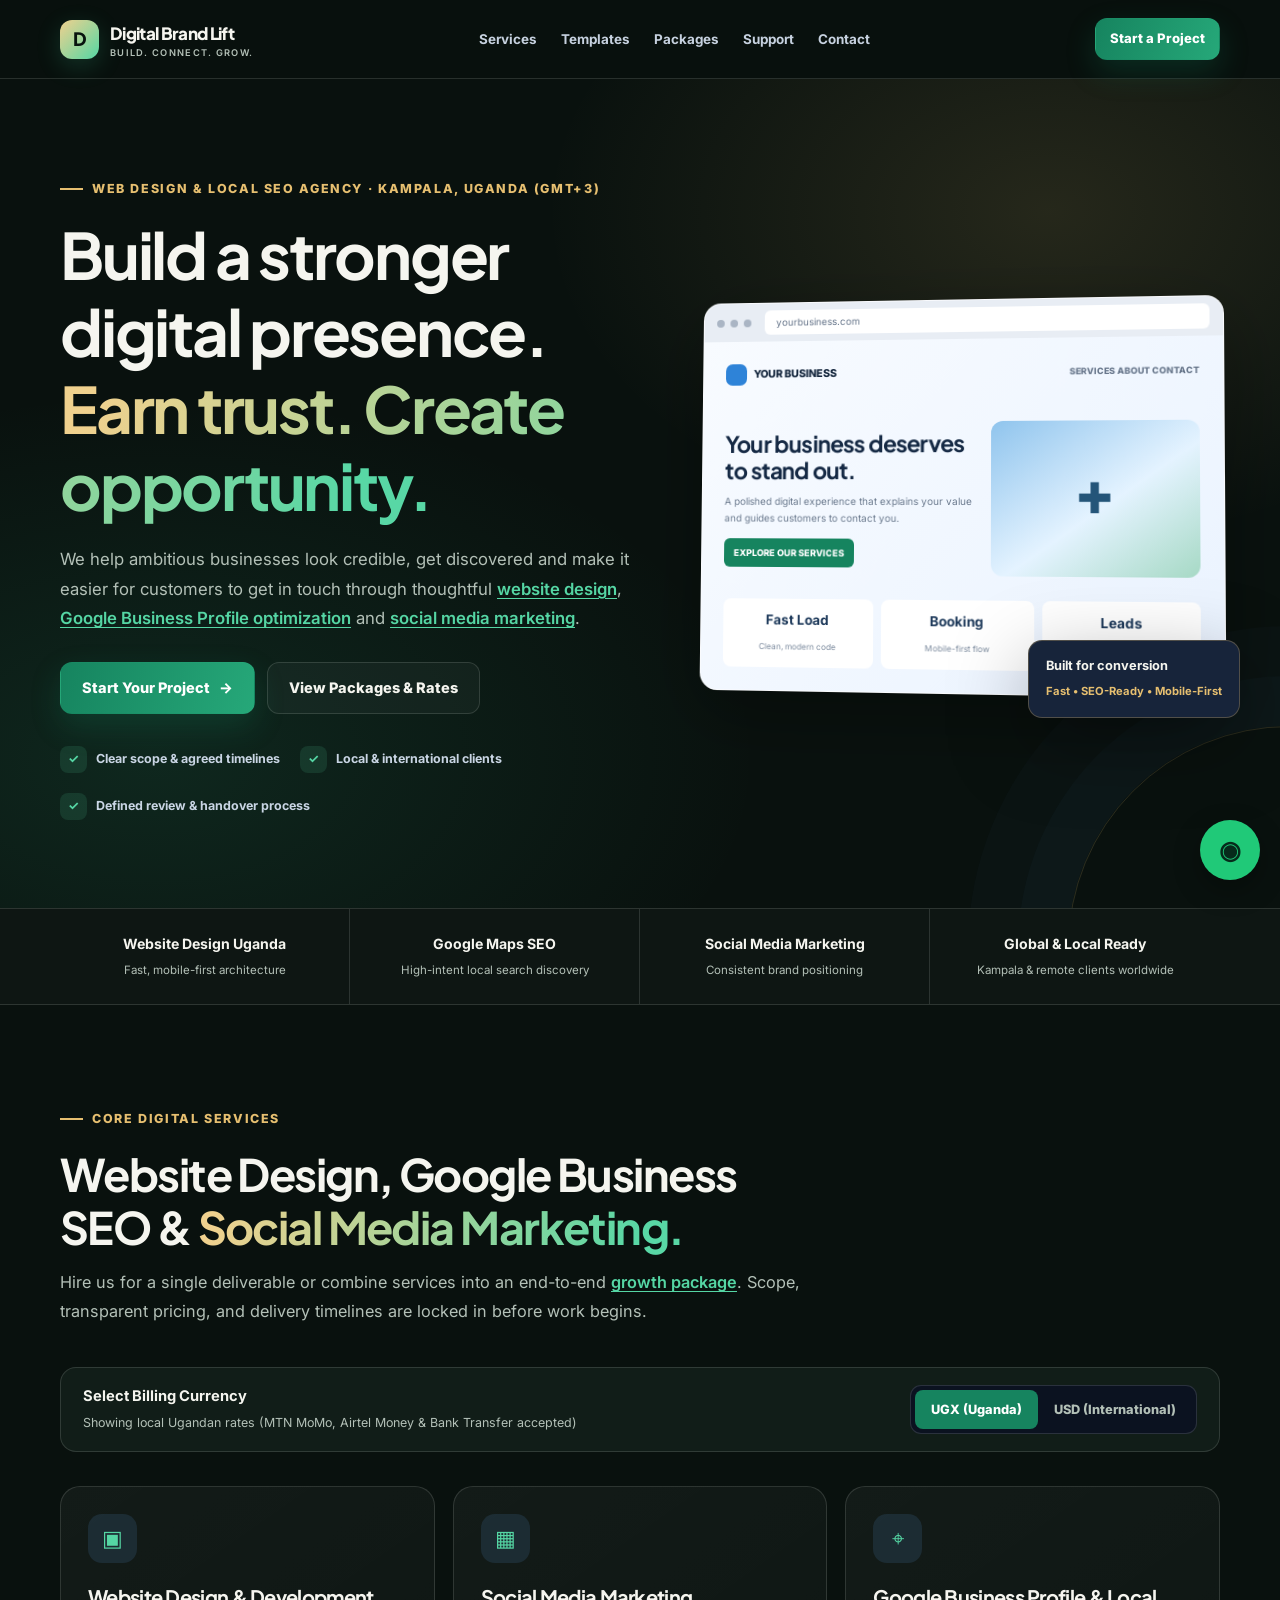
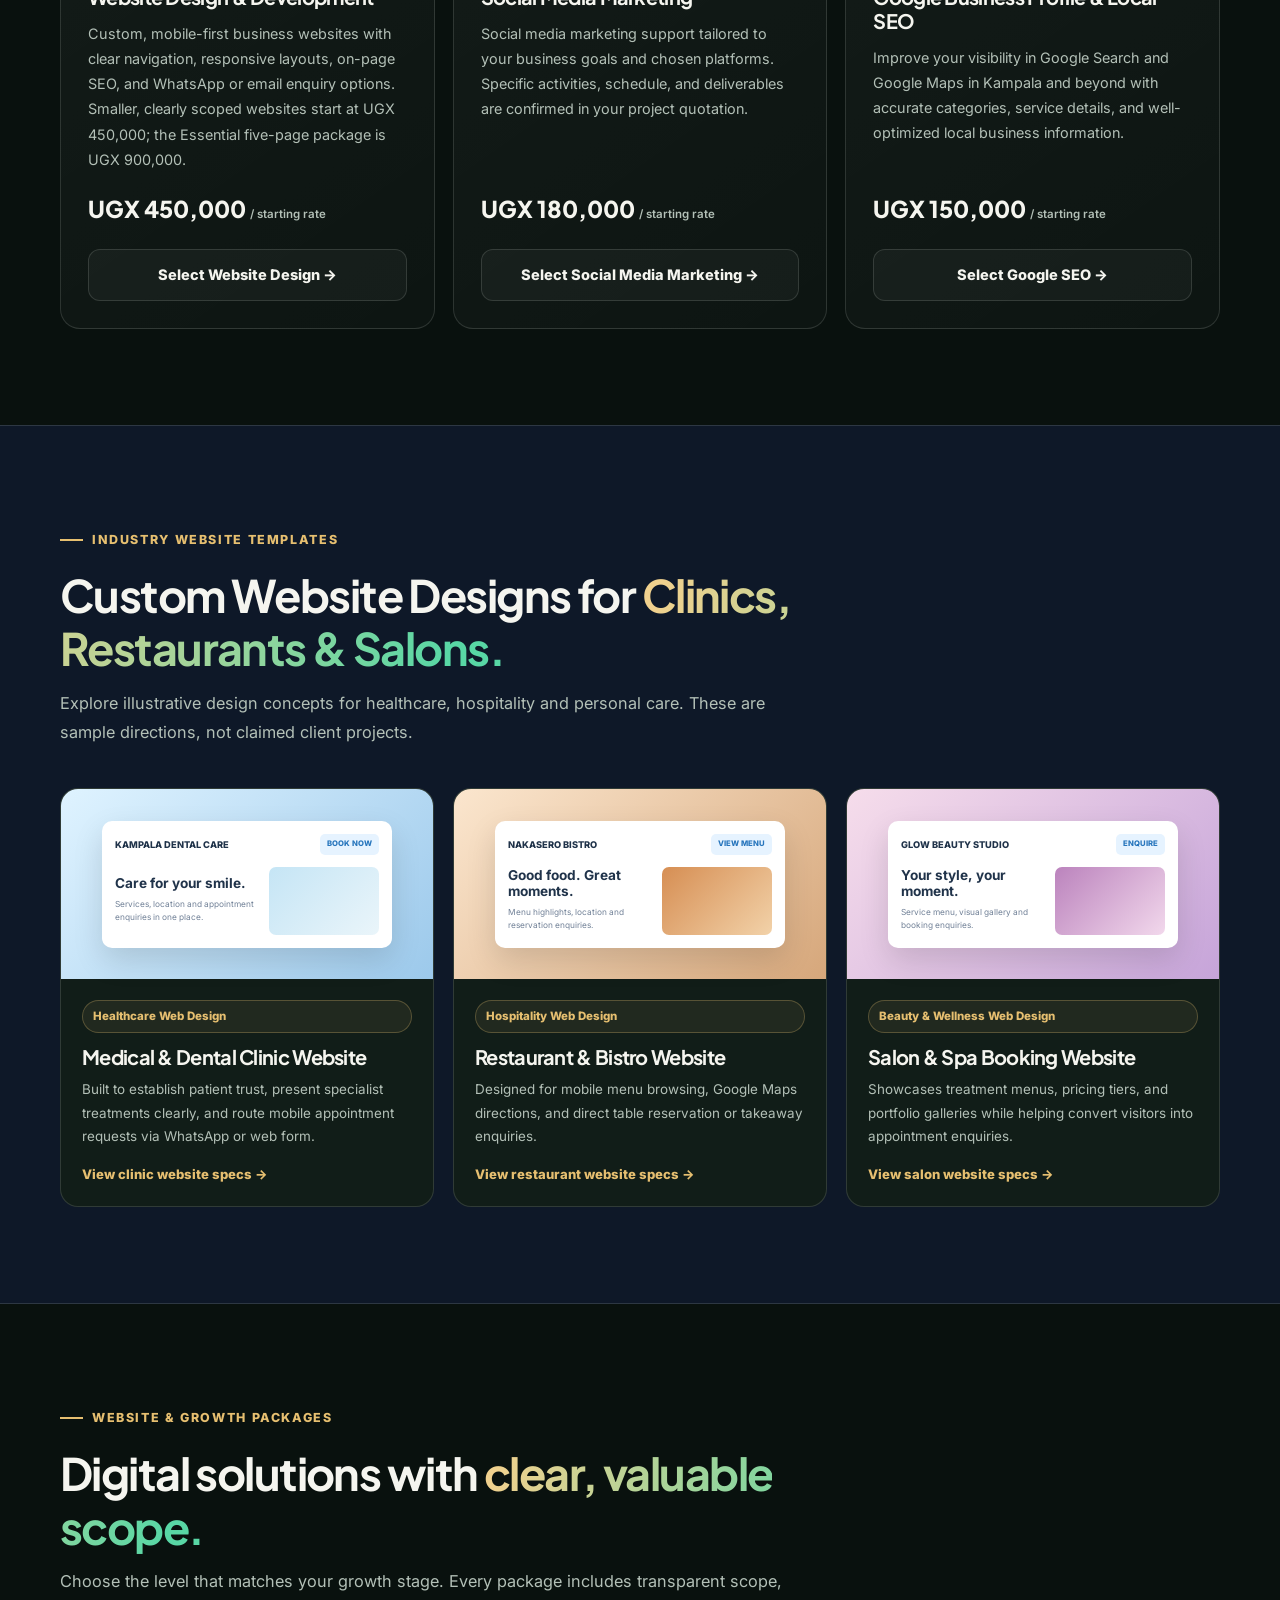
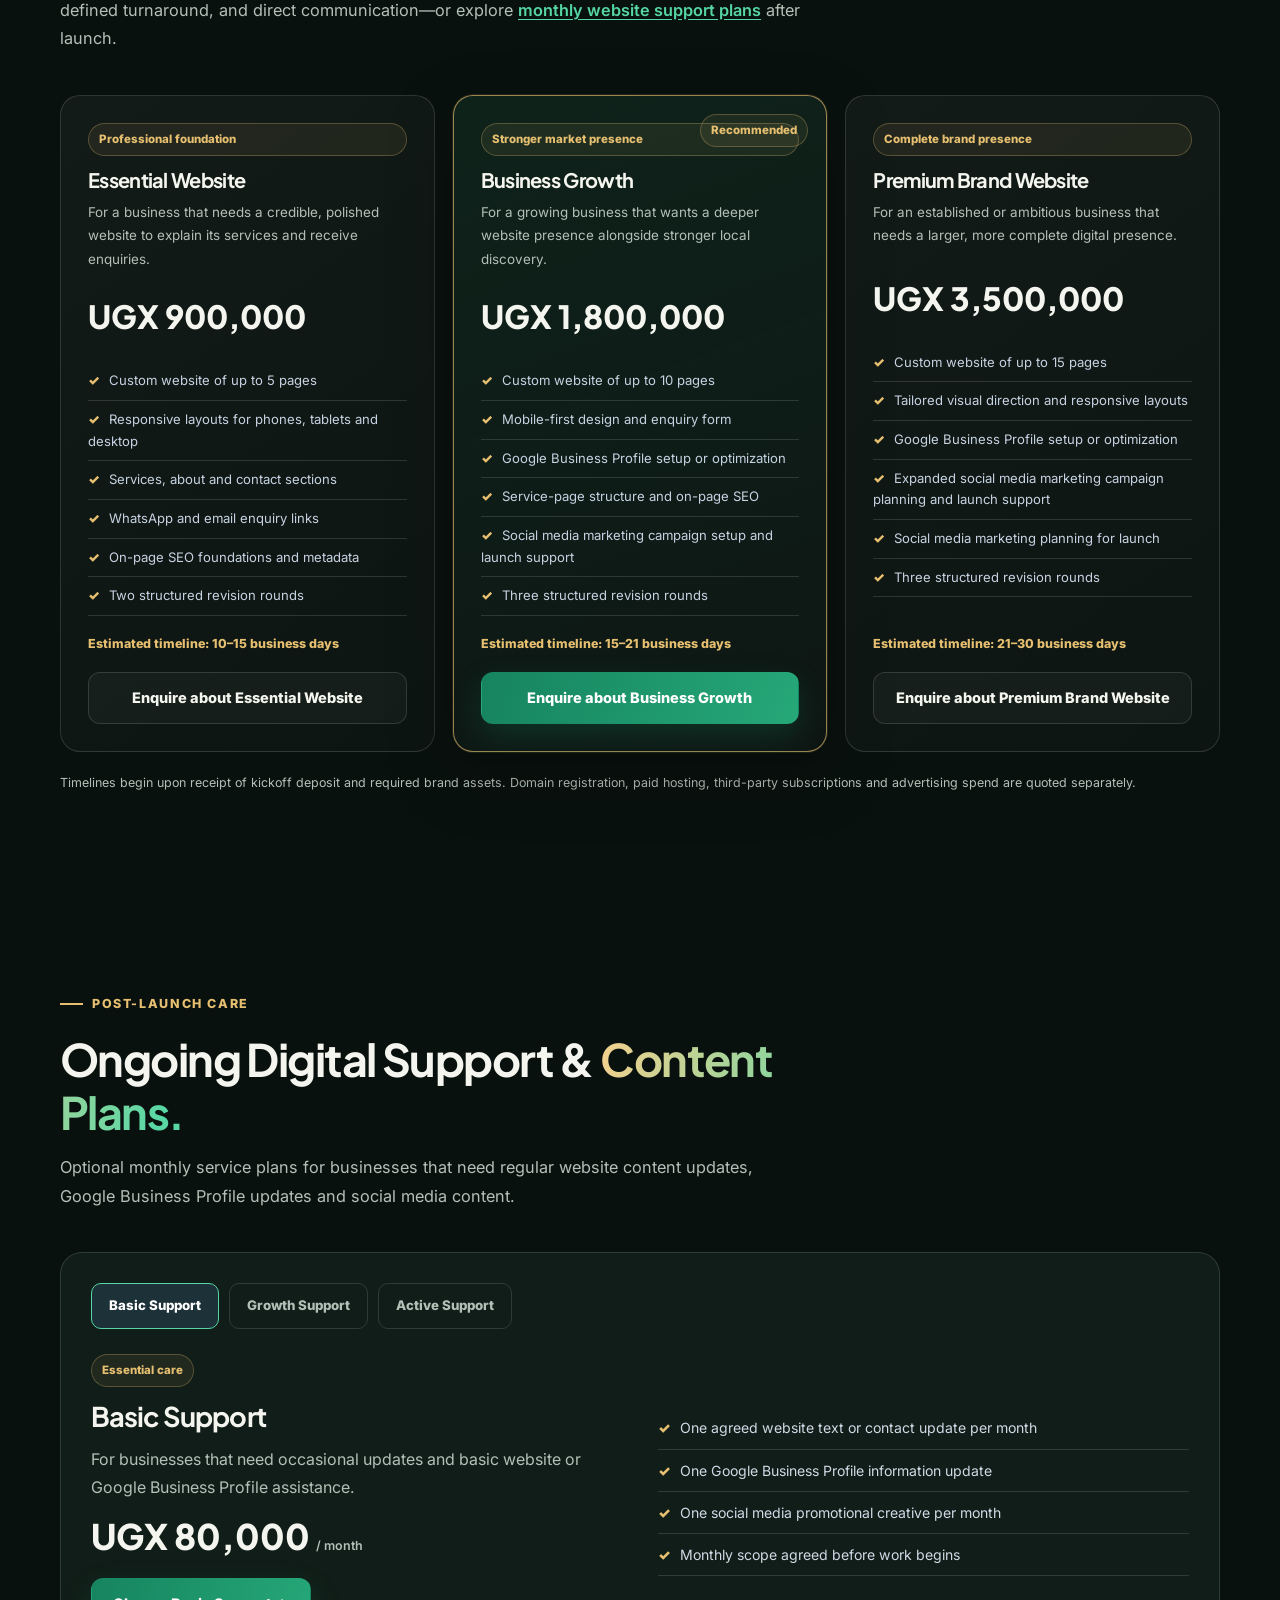
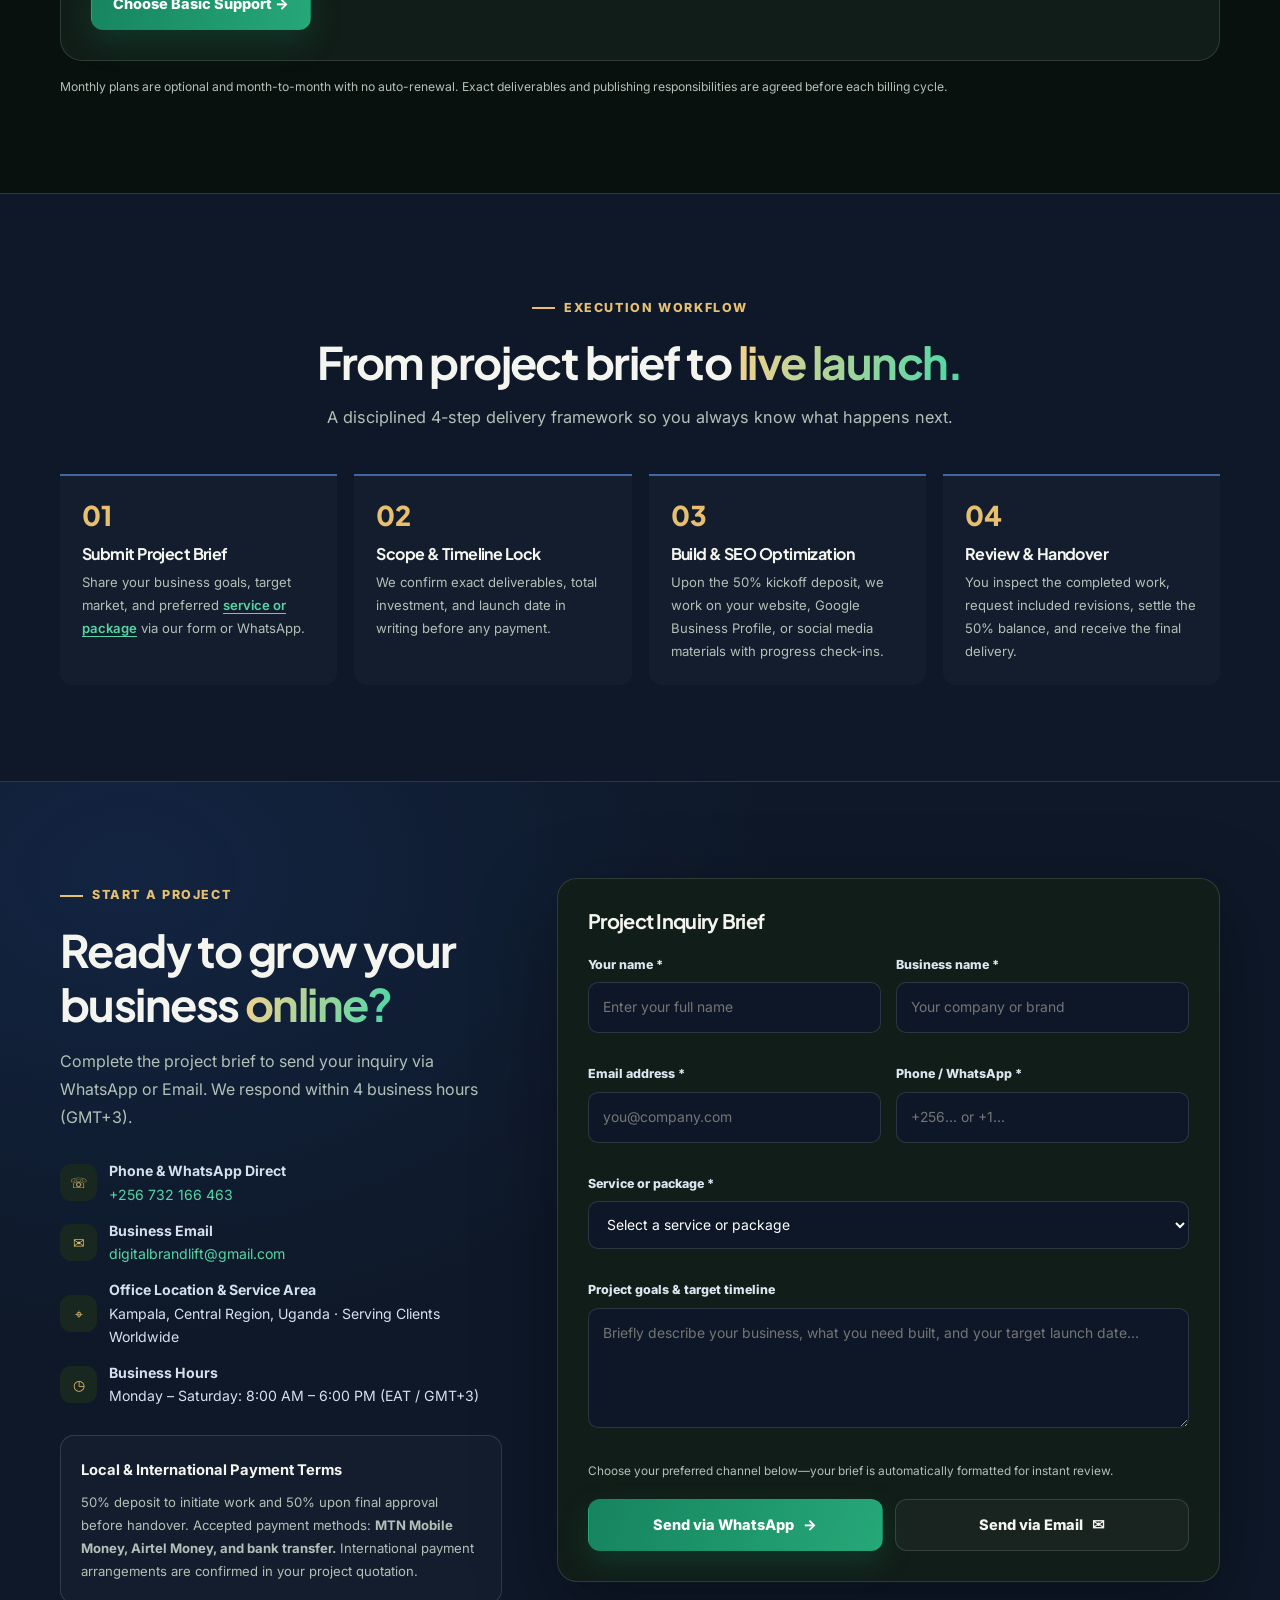
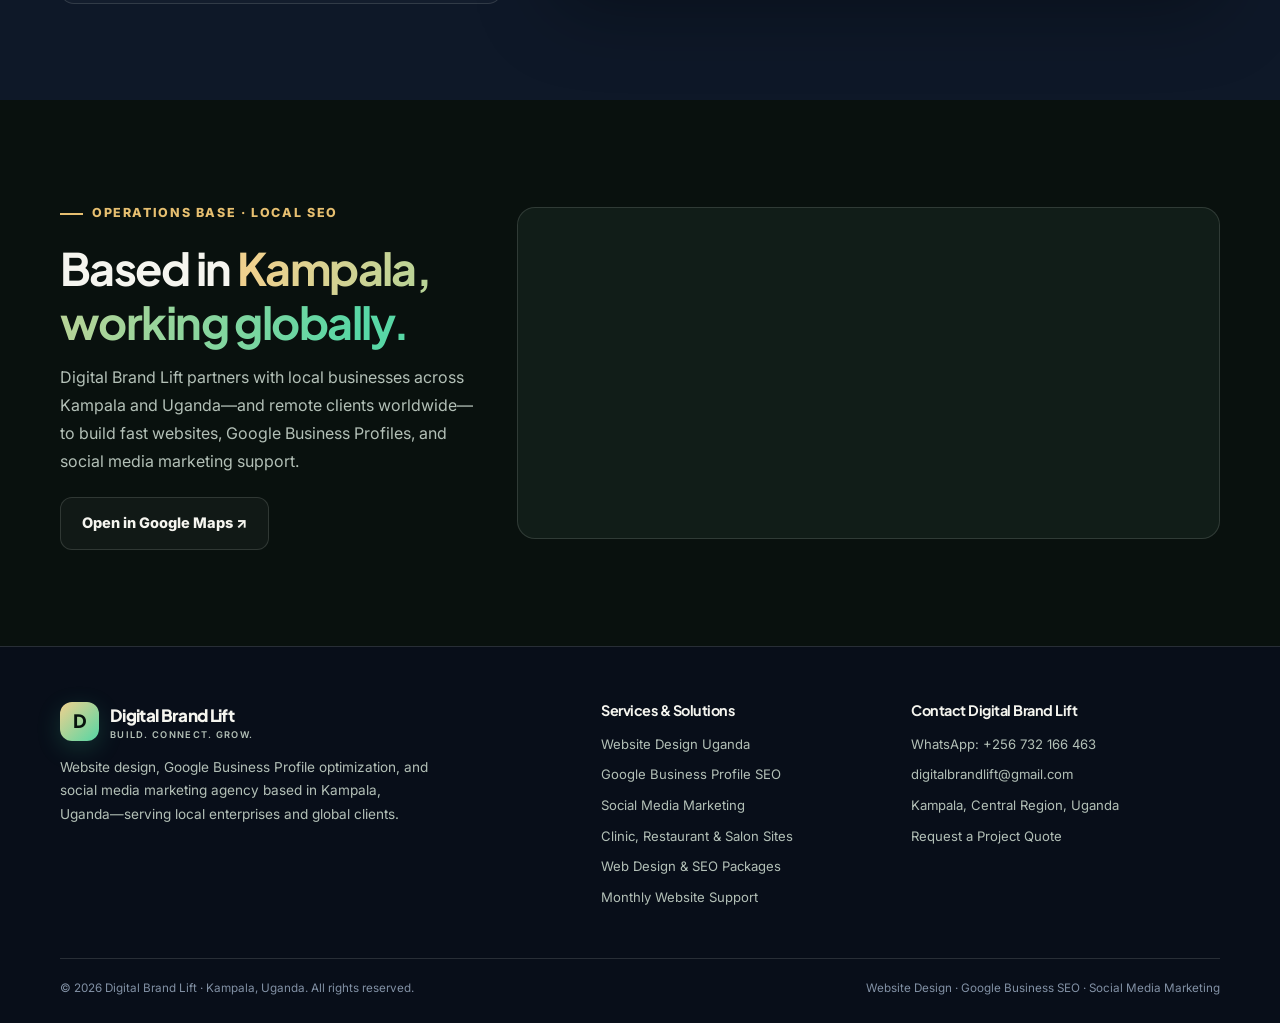
==== commit c495d519: "Repair SEO metadata and align service descriptions" ====
--- a/website-design-uganda.html
+++ b/website-design-uganda.html
@@ -25,7 +25,8 @@
   <meta property="og:title" content="Website Design &amp; Local SEO Kampala | Digital Brand Lift">
   <meta property="og:description" content="Premium websites, Google Business Profile optimization and social media marketing for ambitious businesses in Uganda and worldwide.">
   <meta property="og:type" content="website">
-  <meta property="og:url" content="https://xonearma-jpg.github.io/Digitalbrandlift/website-design-uganda.html">\n  <meta property="og:image" content="https://xonearma-jpg.github.io/Digitalbrandlift/assets/digital-brand-lift-web-design-uganda.jpg">
+  <meta property="og:url" content="https://xonearma-jpg.github.io/Digitalbrandlift/website-design-uganda.html">
+  <meta property="og:image" content="https://xonearma-jpg.github.io/Digitalbrandlift/logo.png">
   <meta property="og:locale" content="en_UG">
   <meta name="twitter:card" content="summary_large_image">
   <meta name="msvalidate.01" content="68F8D819886106F82DF31409A1DD0F93">
@@ -37,7 +38,9 @@
     "@context": "https://schema.org",
     "@type": "ProfessionalService",
     "name": "Digital Brand Lift",
-    "url": "https://xonearma-jpg.github.io/Digitalbrandlift/website-design-uganda.html",\n    "logo": "https://xonearma-jpg.github.io/Digitalbrandlift/assets/digital-brand-lift-logo.png",\n    "image": "https://xonearma-jpg.github.io/Digitalbrandlift/assets/digital-brand-lift-web-design-uganda.jpg",
+    "url": "https://xonearma-jpg.github.io/Digitalbrandlift/website-design-uganda.html",
+    "logo": "https://xonearma-jpg.github.io/Digitalbrandlift/logo.png",
+    "image": "https://xonearma-jpg.github.io/Digitalbrandlift/logo.png",
     "description": "Conversion-focused website design, Google Business Profile optimization, and social media marketing agency in Kampala, Uganda serving local and international businesses.",
     "telephone": "+256732166463",
     "email": "digitalbrandlift@gmail.com",
@@ -88,8 +91,8 @@
           "@type": "Offer",
           "itemOffered": {
             "@type": "Service",
-            "name": "Social Media Marketing & Brand Kit",
-            "description": "Custom promotional graphics, brand templates, and 30-day social media content roadmaps."
+            "name": "Social Media Marketing",
+            "description": "Social media marketing support scoped to the business's selected platforms, goals, and agreed campaign activities."
           }
         }
       ]
@@ -1117,17 +1120,17 @@
           <article class="service-card" id="service-website-design">
             <div class="service-icon" aria-hidden="true">▣</div>
             <h3>Website Design &amp; Development</h3>
-            <p>Custom, mobile-first website design in Uganda and worldwide. Built with clean code, fast loading speeds, on-page SEO, and one-tap WhatsApp or email lead capture.</p>
+            <p>Custom, mobile-first business websites with clear navigation, responsive layouts, on-page SEO, and WhatsApp or email enquiry options. Smaller, clearly scoped websites start at UGX 450,000; the Essential five-page package is UGX 900,000.</p>
             <div class="price" data-ugx="UGX 450,000" data-usd="$125 USD">UGX 450,000 <small>/ starting rate</small></div>
             <button class="btn btn-outline choose-item" data-choice-key="service-web" aria-label="Select Website Design and Development service">Select Website Design →</button>
           </article>
 
           <article class="service-card" id="service-social-media">
             <div class="service-icon" aria-hidden="true">▦</div>
-            <h3>Social Media Marketing &amp; Brand Kit</h3>
-            <p>Scroll-stopping social media graphics, cohesive brand templates, and a structured 30-day content roadmap designed to build authority and convert followers into paying clients.</p>
+            <h3>Social Media Marketing</h3>
+            <p>Social media marketing support tailored to your business goals and chosen platforms. Specific activities, schedule, and deliverables are confirmed in your project quotation.</p>
             <div class="price" data-ugx="UGX 180,000" data-usd="$50 USD">UGX 180,000 <small>/ starting rate</small></div>
-            <button class="btn btn-outline choose-item" data-choice-key="service-social" aria-label="Select Social Media Marketing and Brand Kit service">Select Social Media Kit →</button>
+            <button class="btn btn-outline choose-item" data-choice-key="service-social" aria-label="Select Social Media Marketing service">Select Social Media Marketing →</button>
           </article>
 
           <article class="service-card" id="service-google-business">
@@ -1245,7 +1248,7 @@
               <li>Mobile-first design and enquiry form</li>
               <li>Google Business Profile setup or optimization</li>
               <li>Service-page structure and on-page SEO</li>
-              <li>6 custom social media promotional creatives</li>
+              <li>Social media marketing campaign setup and launch support</li>
               <li>Three structured revision rounds</li>
             </ul>
             <div class="delivery">Estimated timeline: 15–21 business days</div>
@@ -1260,8 +1263,8 @@
               <li>Custom website of up to 15 pages</li>
               <li>Tailored visual direction and responsive layouts</li>
               <li>Google Business Profile setup or optimization</li>
-              <li>8 custom social media promotional creatives</li>
-              <li>30-day social media content roadmap</li>
+              <li>Expanded social media marketing campaign planning and launch support</li>
+              <li>Social media marketing planning for launch</li>
               <li>Three structured revision rounds</li>
             </ul>
             <div class="delivery">Estimated timeline: 21–30 business days</div>
@@ -1298,7 +1301,7 @@
             <ul class="support-deliverables" id="supportDeliverables">
               <li>One agreed website text or contact update per month</li>
               <li>One Google Business Profile information update</li>
-              <li>One social media promotional creative per month</li>
+              <li>One agreed social media marketing task per month</li>
               <li>Monthly scope agreed before work begins</li>
             </ul>
           </div>
@@ -1371,7 +1374,7 @@
                 <option value="">Select a service or package</option>
                 <optgroup label="Individual services">
                   <option value="service-web">Website Design — UGX 450,000 starting rate</option>
-                  <option value="service-social">Social Media Brand Kit — UGX 180,000 starting rate</option>
+                  <option value="service-social">Social Media Marketing — UGX 180,000 starting rate</option>
                   <option value="service-google">Google Business Optimization — UGX 150,000 starting rate</option>
                 </optgroup>
                 <optgroup label="Complete packages">
@@ -1407,7 +1410,7 @@
         <div>
           <span class="eyebrow">Operations Base · Local SEO</span>
           <h2>Based in <span class="gradient-text">Kampala, working globally.</span></h2>
-          <p style="margin-top:15px">Digital Brand Lift partners with local businesses across Kampala and Uganda—and remote clients worldwide—to build fast websites, Google Business Profiles, and social media brand assets.</p>
+          <p style="margin-top:15px">Digital Brand Lift partners with local businesses across Kampala and Uganda—and remote clients worldwide—to build fast websites, Google Business Profiles, and social media marketing support.</p>
           <a class="btn btn-outline" style="margin-top:22px" href="https://www.google.com/maps/search/?api=1&amp;query=Kampala%2C%20Uganda" target="_blank" rel="noopener">Open in Google Maps ↗</a>
         </div>
         <div class="map-frame">
@@ -1432,7 +1435,7 @@
           <h4>Services &amp; Solutions</h4>
           <a href="#service-website-design">Website Design Uganda</a>
           <a href="#service-google-business">Google Business Profile SEO</a>
-          <a href="#service-social-media">Social Media Marketing Kits</a>
+          <a href="#service-social-media">Social Media Marketing</a>
           <a href="#templates">Clinic, Restaurant &amp; Salon Sites</a>
           <a href="#packages">Web Design &amp; SEO Packages</a>
           <a href="#support">Monthly Website Support</a>
@@ -1501,7 +1504,7 @@
 
     const catalogLabels = {
       "service-web": { UGX: "Website Design — UGX 450,000 starting rate", USD: "Website Design — $125 USD starting rate" },
-      "service-social": { UGX: "Social Media Brand Kit — UGX 180,000 starting rate", USD: "Social Media Brand Kit — $50 USD starting rate" },
+      "service-social": { UGX: "Social Media Marketing — UGX 180,000 starting rate", USD: "Social Media Marketing — $50 USD starting rate" },
       "service-google": { UGX: "Google Business Optimization — UGX 150,000 starting rate", USD: "Google Business Optimization — $45 USD starting rate" },
       "pkg-starter": { UGX: "Essential Website — UGX 900,000", USD: "Essential Website — $245 USD" },
       "pkg-visibility": { UGX: "Business Growth — UGX 1,800,000", USD: "Business Growth — $490 USD" },
@@ -1536,7 +1539,7 @@
         items: [
           "Up to two website content updates per month",
           "Up to two Google Business Profile updates per month",
-          "Up to three social media promotional creatives per month",
+          "Up to three agreed social media marketing tasks per month",
           "Monthly content plan and progress check-in"
         ]
       },
@@ -1550,8 +1553,8 @@
         items: [
           "Up to four website content updates per month",
           "Regular Google Business Profile updates",
-          "Up to six social media promotional creatives per month",
-          "Monthly social media content roadmap",
+          "Up to six agreed social media marketing tasks per month",
+          "Monthly social media activity summary",
           "Monthly progress summary"
         ]
       }
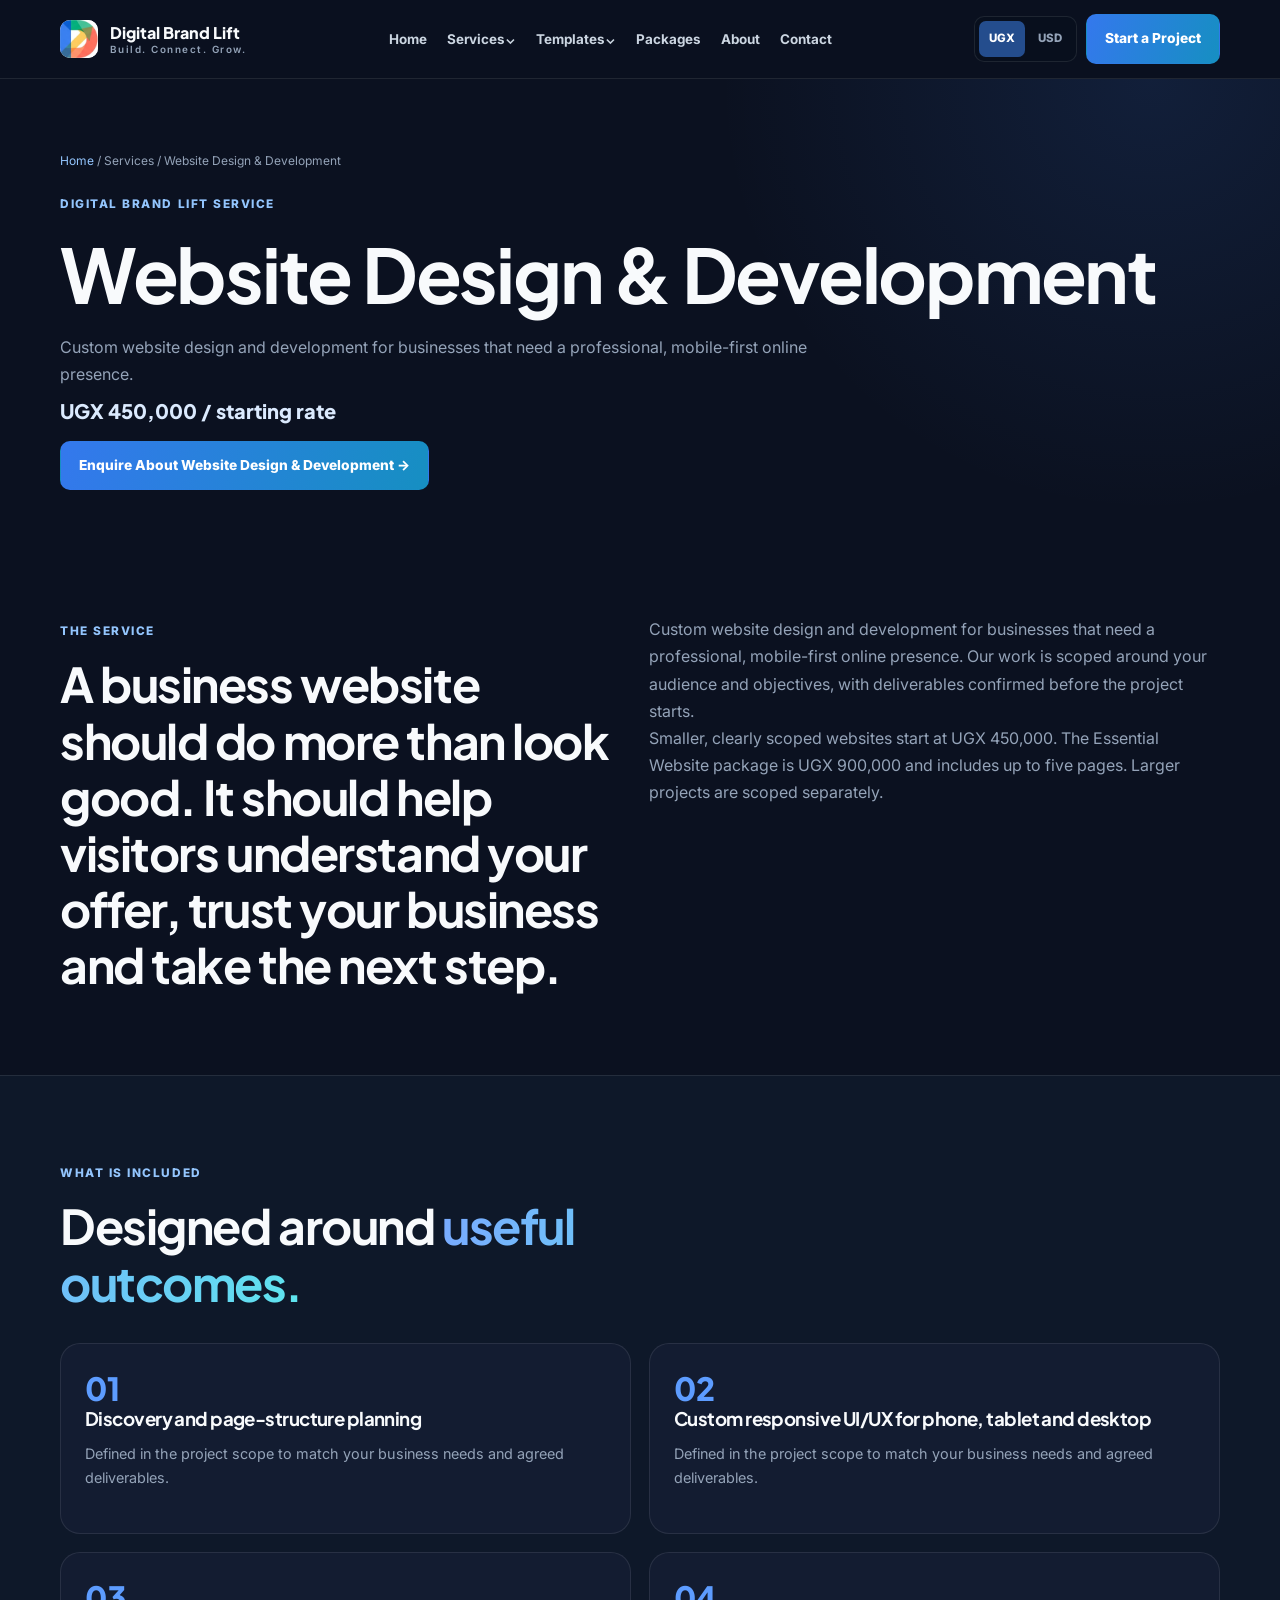
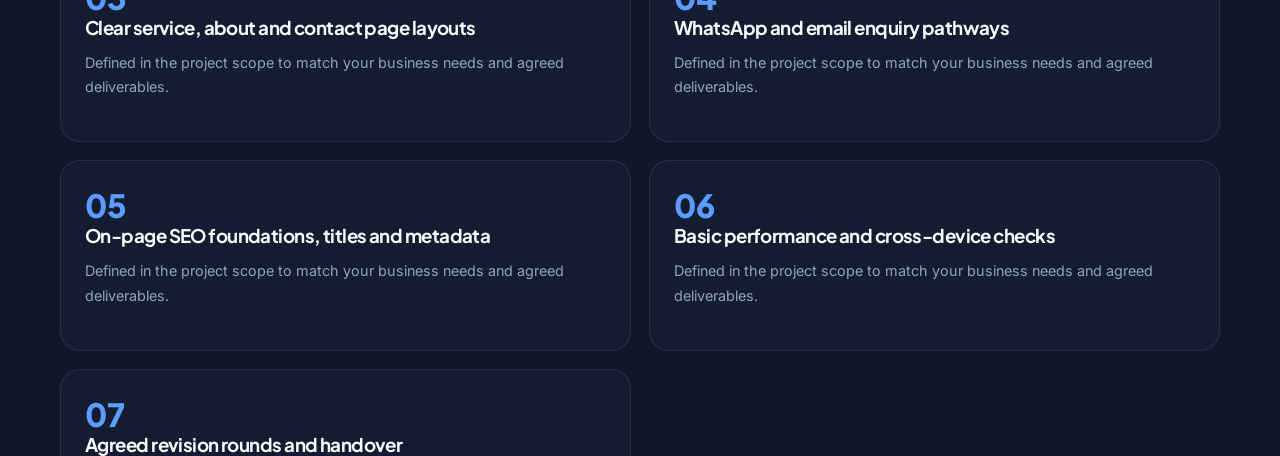
==== commit 6e0721f3: "Redirect legacy website design URL to new service page" ====
--- a/website-design-uganda.html
+++ b/website-design-uganda.html
@@ -1,1812 +1 @@
-
-<!DOCTYPE html>
-<html lang="en">
-<head>
-  <!-- Google Analytics 4 -->
-  <script async src="https://www.googletagmanager.com/gtag/js?id=G-2ZZ420RL4R"></script>
-  <script>
-    window.dataLayer = window.dataLayer || [];
-    function gtag(){dataLayer.push(arguments);}
-    gtag('js', new Date());
-    gtag('config', 'G-2ZZ420RL4R', { send_page_view: false });
-  </script>
-  <!-- End Google Analytics 4 -->
-
-  <meta charset="UTF-8">
-  <meta name="viewport" content="width=device-width, initial-scale=1.0">
-  <meta name="theme-color" content="#0b1220">
-
-  <title>Website Design &amp; Local SEO Kampala, Uganda | Digital Brand Lift</title>
-  <meta name="description" content="Premium website design, Google Business Profile optimization, and social media marketing for ambitious businesses in Kampala, Uganda and worldwide. Clear scope, thoughtful design and agreed delivery timelines.">
-  <link rel="canonical" href="https://xonearma-jpg.github.io/Digitalbrandlift/website-design-uganda.html">
-  <meta name="robots" content="index, follow, max-image-preview:large">
-
-  <!-- Open Graph & Social Sharing -->
-  <meta property="og:title" content="Website Design &amp; Local SEO Kampala | Digital Brand Lift">
-  <meta property="og:description" content="Premium websites, Google Business Profile optimization and social media marketing for ambitious businesses in Uganda and worldwide.">
-  <meta property="og:type" content="website">
-  <meta property="og:url" content="https://xonearma-jpg.github.io/Digitalbrandlift/website-design-uganda.html">
-  <meta property="og:image" content="https://xonearma-jpg.github.io/Digitalbrandlift/logo.png">
-  <meta property="og:locale" content="en_UG">
-  <meta name="twitter:card" content="summary_large_image">
-  <meta name="msvalidate.01" content="68F8D819886106F82DF31409A1DD0F93">
-  <meta name="google-site-verification" content="zFpDQ5dIq-72U4ELE1WVCYw-OJoLM57N2l23M0TVz68">
-
-  <!-- Local SEO Structured Data -->
-  <script type="application/ld+json">
-  {
-    "@context": "https://schema.org",
-    "@type": "ProfessionalService",
-    "name": "Digital Brand Lift",
-    "url": "https://xonearma-jpg.github.io/Digitalbrandlift/website-design-uganda.html",
-    "logo": "https://xonearma-jpg.github.io/Digitalbrandlift/logo.png",
-    "image": "https://xonearma-jpg.github.io/Digitalbrandlift/logo.png",
-    "description": "Conversion-focused website design, Google Business Profile optimization, and social media marketing agency in Kampala, Uganda serving local and international businesses.",
-    "telephone": "+256732166463",
-    "email": "digitalbrandlift@gmail.com",
-    "priceRange": "$$",
-    "address": {
-      "@type": "PostalAddress",
-      "addressLocality": "Kampala",
-      "addressRegion": "Central Region",
-      "addressCountry": "UG"
-    },
-    "geo": {
-      "@type": "GeoCoordinates",
-      "latitude": 0.3476,
-      "longitude": 32.5825
-    },
-    "areaServed": [
-      { "@type": "City", "name": "Kampala" },
-      { "@type": "Country", "name": "Uganda" },
-      { "@type": "Place", "name": "Worldwide" }
-    ],
-    "openingHoursSpecification": {
-      "@type": "OpeningHoursSpecification",
-      "dayOfWeek": ["Monday", "Tuesday", "Wednesday", "Thursday", "Friday", "Saturday"],
-      "opens": "08:00",
-      "closes": "18:00"
-    },
-    "hasOfferCatalog": {
-      "@type": "OfferCatalog",
-      "name": "Website Design, Google Business SEO & Social Media Services",
-      "itemListElement": [
-        {
-          "@type": "Offer",
-          "itemOffered": {
-            "@type": "Service",
-            "name": "Website Design & Development",
-            "description": "Mobile-first, fast-loading business websites with on-page SEO and WhatsApp lead capture."
-          }
-        },
-        {
-          "@type": "Offer",
-          "itemOffered": {
-            "@type": "Service",
-            "name": "Google Business Profile Optimization",
-            "description": "Local Google Maps SEO, verified categories, service catalogs, and profile optimization."
-          }
-        },
-        {
-          "@type": "Offer",
-          "itemOffered": {
-            "@type": "Service",
-            "name": "Social Media Marketing",
-            "description": "Social media marketing support scoped to the business's selected platforms, goals, and agreed campaign activities."
-          }
-        }
-      ]
-    }
-  }
-  </script>
-
-  <!-- Google Fonts -->
-  <link rel="preconnect" href="https://fonts.googleapis.com">
-  <link rel="preconnect" href="https://fonts.gstatic.com" crossorigin>
-  <link rel="preload" as="style" href="https://fonts.googleapis.com/css2?family=Inter:wght@400;600;700;800&family=Plus+Jakarta+Sans:wght@700;800&display=swap">
-  <link rel="stylesheet" href="https://fonts.googleapis.com/css2?family=Inter:wght@400;600;700;800&family=Plus+Jakarta+Sans:wght@700;800&display=swap" media="print" onload="this.media='all'">
-  <noscript>
-    <link rel="stylesheet" href="https://fonts.googleapis.com/css2?family=Inter:wght@400;600;700;800&family=Plus+Jakarta+Sans:wght@700;800&display=swap">
-  </noscript>
-
-  <style>
-    :root {
-      --bg: #0b1220;
-      --surface: #111c2e;
-      --surface2: #17243a;
-      --surface3: #1d2d46;
-      --text: #f4f7fb;
-      --muted: #a8b5c8;
-      --line: rgba(255,255,255,.15);
-      --blue: #62a8ff;
-      --blue2: #3478ed;
-      --green: #42d6a0;
-      --white: #ffffff;
-      --radius: 20px;
-      --shadow: 0 22px 70px rgba(0,0,0,.25);
-    }
-
-    * { box-sizing: border-box; margin: 0; padding: 0; }
-
-    html {
-      scroll-behavior: smooth;
-      scroll-padding-top: 95px;
-    }
-
-    body {
-      background: var(--bg);
-      color: var(--text);
-      font-family: "Inter", -apple-system, BlinkMacSystemFont, sans-serif;
-      line-height: 1.65;
-      overflow-x: hidden;
-    }
-
-    body.modal-open { overflow: hidden; }
-
-    a { color: inherit; text-decoration: none; }
-    button, input, select, textarea { font: inherit; }
-    button { cursor: pointer; }
-    img { max-width: 100%; height: auto; display: block; }
-
-    h1, h2, h3, h4 {
-      font-family: "Plus Jakarta Sans", -apple-system, BlinkMacSystemFont, sans-serif;
-      line-height: 1.2;
-      letter-spacing: -.035em;
-    }
-
-    h1 { font-size: clamp(2.3rem, 5vw, 4.1rem); }
-    h2 { font-size: clamp(1.9rem, 4vw, 2.8rem); }
-    h3 { font-size: 1.25rem; }
-    p { color: var(--muted); }
-
-    .inline-link {
-      color: var(--blue);
-      text-decoration: underline;
-      text-underline-offset: 3px;
-      font-weight: 600;
-    }
-
-    .inline-link:hover { color: var(--green); }
-
-    .container { width: min(1160px, 91%); margin: auto; }
-    .section { padding: 96px 0; }
-    .section-head { max-width: 740px; margin-bottom: 42px; }
-    .section-head.center { margin-left: auto; margin-right: auto; text-align: center; }
-    .section-head p { margin-top: 14px; font-size: 1.02rem; }
-
-    .eyebrow {
-      display: inline-flex;
-      align-items: center;
-      gap: 9px;
-      color: var(--green);
-      font-size: .78rem;
-      font-weight: 800;
-      text-transform: uppercase;
-      letter-spacing: .13em;
-      margin-bottom: 17px;
-    }
-
-    .eyebrow:before {
-      content: "";
-      width: 23px;
-      height: 2px;
-      background: var(--green);
-    }
-
-    .gradient-text {
-      background: linear-gradient(100deg, #78b8ff, #48dfb0);
-      -webkit-background-clip: text;
-      background-clip: text;
-      color: transparent;
-    }
-
-    .btn {
-      display: inline-flex;
-      align-items: center;
-      justify-content: center;
-      gap: 9px;
-      min-height: 49px;
-      padding: 13px 21px;
-      border: 1px solid transparent;
-      border-radius: 12px;
-      font-weight: 800;
-      font-size: .91rem;
-      transition: .25s ease;
-    }
-
-    .btn:hover { transform: translateY(-3px); }
-
-    .btn-primary {
-      background: linear-gradient(110deg, var(--blue2), #2b9cce);
-      color: white;
-      box-shadow: 0 10px 28px rgba(52,120,237,.22);
-    }
-
-    .btn-outline {
-      border-color: var(--line);
-      color: var(--text);
-      background: rgba(255,255,255,.035);
-    }
-
-    .btn-outline:hover {
-      border-color: var(--blue);
-      background: rgba(98,168,255,.08);
-    }
-
-    .btn-small { min-height: 40px; padding: 9px 14px; font-size: .82rem; }
-
-    .tag {
-      display: inline-flex;
-      align-items: center;
-      padding: 6px 10px;
-      border: 1px solid rgba(66,214,160,.22);
-      border-radius: 99px;
-      background: rgba(66,214,160,.08);
-      color: var(--green);
-      font-size: .72rem;
-      font-weight: 800;
-    }
-
-    /* Navigation */
-    .site-header {
-      position: sticky;
-      top: 0;
-      z-index: 1000;
-      background: rgba(11,18,32,.88);
-      backdrop-filter: blur(18px);
-      border-bottom: 1px solid var(--line);
-    }
-
-    .nav {
-      min-height: 78px;
-      display: flex;
-      align-items: center;
-      justify-content: space-between;
-      gap: 25px;
-    }
-
-    .brand {
-      display: flex;
-      align-items: center;
-      gap: 11px;
-      font-family: "Plus Jakarta Sans", sans-serif;
-      font-weight: 800;
-      font-size: 1.06rem;
-      letter-spacing: -.04em;
-      flex-shrink: 0;
-    }
-
-    .brand-mark {
-      width: 39px;
-      height: 39px;
-      display: grid;
-      place-items: center;
-      border-radius: 12px;
-      color: #061321;
-      font-size: 1.15rem;
-      background: linear-gradient(135deg, #76baff, #42d6a0);
-      box-shadow: 0 7px 24px rgba(66,214,160,.18);
-    }
-
-    .brand small {
-      display: block;
-      color: var(--muted);
-      font: 600 .58rem "Inter",sans-serif;
-      letter-spacing: .14em;
-      text-transform: uppercase;
-    }
-
-    .nav-links { display: flex; align-items: center; gap: 24px; }
-
-    .nav-links a {
-      color: #c6d1df;
-      font-size: .84rem;
-      font-weight: 700;
-      transition: .2s;
-    }
-
-    .nav-links a:hover { color: var(--green); }
-    .nav-actions { display: flex; align-items: center; gap: 10px; }
-
-    .menu-toggle {
-      display: none;
-      width: 44px;
-      height: 44px;
-      border: 1px solid var(--line);
-      border-radius: 12px;
-      background: var(--surface);
-      color: white;
-      font-size: 1.35rem;
-    }
-
-    /* Hero */
-    .hero {
-      position: relative;
-      padding: 92px 0 88px;
-      overflow: hidden;
-      background:
-        radial-gradient(ellipse at 80% 18%, rgba(52,120,237,.17), transparent 35%),
-        radial-gradient(ellipse at 10% 80%, rgba(66,214,160,.08), transparent 35%);
-    }
-
-    .hero:after {
-      content: "";
-      position: absolute;
-      width: 440px;
-      height: 440px;
-      right: -230px;
-      bottom: -260px;
-      border: 1px solid rgba(98,168,255,.15);
-      border-radius: 50%;
-      box-shadow: 0 0 0 50px rgba(98,168,255,.025), 0 0 0 100px rgba(98,168,255,.02);
-      pointer-events: none;
-    }
-
-    .hero-grid {
-      display: grid;
-      grid-template-columns: 1.05fr .95fr;
-      align-items: center;
-      gap: 55px;
-      position: relative;
-      z-index: 1;
-    }
-
-    .hero-copy p { max-width: 585px; margin: 22px 0 28px; font-size: 1.05rem; }
-    .hero-buttons { display: flex; flex-wrap: wrap; gap: 12px; }
-    .hero-proof { display: flex; flex-wrap: wrap; gap: 20px; margin-top: 32px; }
-
-    .proof-item {
-      display: flex;
-      align-items: center;
-      gap: 9px;
-      color: #c9d5e4;
-      font-size: .78rem;
-      font-weight: 700;
-    }
-
-    .proof-icon {
-      width: 27px;
-      height: 27px;
-      display: grid;
-      place-items: center;
-      border-radius: 8px;
-      background: rgba(66,214,160,.12);
-      color: var(--green);
-    }
-
-    /* Hero mockup */
-    .hero-visual { position: relative; min-width: 0; }
-
-    .browser {
-      overflow: hidden;
-      border: 1px solid rgba(255,255,255,.17);
-      border-radius: 18px;
-      background: #f7f9fc;
-      color: #17243a;
-      box-shadow: var(--shadow);
-      transform: perspective(1000px) rotateY(-5deg) rotateX(2deg);
-    }
-
-    .browser-bar {
-      height: 39px;
-      background: #e8edf4;
-      display: flex;
-      align-items: center;
-      gap: 6px;
-      padding: 0 13px;
-    }
-
-    .browser-dot { width: 8px; height: 8px; border-radius: 50%; background: #aab5c4; }
-    .browser-address { margin-left: 8px; padding: 4px 12px; flex: 1; border-radius: 6px; background: white; color: #66758a; font-size: .62rem; }
-    .mock-site { padding: 23px; min-height: 340px; background: linear-gradient(135deg,#f8fbff,#eaf3ff); }
-    .mock-nav { display: flex; align-items: center; justify-content: space-between; color: #13253c; font-size: .68rem; font-weight: 800; }
-    .mock-logo { display: flex; align-items: center; gap: 7px; }
-    .mock-logo span { width: 22px; height: 22px; border-radius: 7px; background: #2e83d8; }
-    .mock-nav-links { color: #66758a; font-size: .55rem; }
-    .mock-hero { display: grid; grid-template-columns: 1fr .8fr; gap: 15px; align-items: center; margin-top: 38px; }
-    .mock-hero h3 { color: #152944; font-size: 1.45rem; line-height: 1.17; }
-    .mock-hero p { color: #6b7a8e; font-size: .63rem; margin: 10px 0; }
-    .mock-button { display: inline-block; padding: 7px 10px; border-radius: 6px; background: #2478d3; color: white; font-size: .58rem; font-weight: 800; }
-
-    .mock-photo {
-      min-height: 155px;
-      border-radius: 12px;
-      display: grid;
-      place-items: center;
-      background: linear-gradient(145deg,#8fc4ed,#e4f3ff 55%,#a6d9c5);
-      color: #245579;
-      font-size: 2.6rem;
-    }
-
-    .mock-stats { display: grid; grid-template-columns: repeat(3,1fr); gap: 8px; margin-top: 24px; }
-    .mock-stat { padding: 10px 7px; background: white; border-radius: 8px; text-align: center; }
-    .mock-stat strong { display: block; color: #1d395a; font-size: .85rem; }
-    .mock-stat span { color: #7c8b9e; font-size: .52rem; }
-
-    .floating-card {
-      position: absolute;
-      right: -20px;
-      bottom: -25px;
-      padding: 14px 17px;
-      border: 1px solid var(--line);
-      border-radius: 14px;
-      background: #17243a;
-      box-shadow: var(--shadow);
-      min-width: 195px;
-    }
-
-    .floating-card strong { display: block; font-size: .8rem; }
-    .floating-card span { color: var(--green); font-size: .7rem; font-weight: 700; }
-
-    /* Trust strip */
-    .trust-strip { border-top: 1px solid var(--line); border-bottom: 1px solid var(--line); background: rgba(255,255,255,.018); }
-    .trust-grid { display: grid; grid-template-columns: repeat(4,1fr); }
-    .trust-item { padding: 23px 12px; text-align: center; border-right: 1px solid var(--line); }
-    .trust-item:last-child { border: 0; }
-    .trust-item strong { display: block; color: var(--text); font-size: .88rem; }
-    .trust-item span { color: var(--muted); font-size: .72rem; }
-
-    /* Currency Switcher */
-    .currency-bar {
-      display: flex;
-      flex-wrap: wrap;
-      align-items: center;
-      justify-content: space-between;
-      gap: 16px;
-      padding: 16px 22px;
-      margin-bottom: 34px;
-      border: 1px solid var(--line);
-      border-radius: 16px;
-      background: var(--surface);
-    }
-
-    .currency-info strong { display: block; font-size: .92rem; color: var(--text); }
-    .currency-info span { font-size: .78rem; color: var(--muted); }
-
-    .currency-toggle {
-      display: inline-flex;
-      padding: 4px;
-      border-radius: 11px;
-      background: #0b1220;
-      border: 1px solid var(--line);
-    }
-
-    .currency-btn {
-      padding: 9px 16px;
-      border: 0;
-      border-radius: 8px;
-      background: transparent;
-      color: var(--muted);
-      font-size: .8rem;
-      font-weight: 800;
-      transition: .2s;
-    }
-
-    .currency-btn.active {
-      background: linear-gradient(110deg, var(--blue2), #2b9cce);
-      color: white;
-    }
-
-    /* Services */
-    .services-grid { display: grid; grid-template-columns: repeat(3,1fr); gap: 18px; }
-
-    .service-card, .package-card, .support-card {
-      padding: 27px;
-      border: 1px solid var(--line);
-      border-radius: var(--radius);
-      background: linear-gradient(145deg,rgba(255,255,255,.045),rgba(255,255,255,.018));
-      transition: .25s ease;
-      display: flex;
-      flex-direction: column;
-    }
-
-    .service-card:hover, .package-card:hover { transform: translateY(-6px); border-color: rgba(98,168,255,.45); }
-
-    .service-icon {
-      width: 49px;
-      height: 49px;
-      display: grid;
-      place-items: center;
-      border-radius: 14px;
-      margin-bottom: 22px;
-      background: rgba(98,168,255,.12);
-      color: var(--blue);
-      font-size: 1.4rem;
-    }
-
-    .service-card p { margin: 12px 0 18px; font-size: .9rem; }
-    .price { margin-top: auto; font-family: "Plus Jakarta Sans",sans-serif; font-weight: 800; font-size: 1.45rem; color: var(--text); }
-    .price small { font: 600 .72rem "Inter",sans-serif; color: var(--muted); }
-    .service-card .btn { width: 100%; margin-top: 21px; }
-
-    /* Templates */
-    .templates-section { background: #0e1828; border-top: 1px solid var(--line); border-bottom: 1px solid var(--line); }
-    .template-grid { display: grid; grid-template-columns: repeat(3,1fr); gap: 19px; }
-
-    .template-card {
-      overflow: hidden;
-      border: 1px solid var(--line);
-      border-radius: 18px;
-      background: var(--surface);
-      transition: .25s;
-      display: flex;
-      flex-direction: column;
-    }
-
-    .template-card:hover { transform: translateY(-5px); border-color: var(--blue); }
-    .template-art { height: 190px; padding: 16px; display: flex; align-items: center; justify-content: center; }
-    .clinic-art { background: linear-gradient(135deg,#dff3ff,#9cc9eb); }
-    .restaurant-art { background: linear-gradient(135deg,#fbe6ce,#d6a77b); }
-    .salon-art { background: linear-gradient(135deg,#f6ddeb,#c6a4d9); }
-
-    .mini-window {
-      width: 100%;
-      max-width: 290px;
-      padding: 13px;
-      border-radius: 10px;
-      background: white;
-      color: #20334a;
-      box-shadow: 0 12px 30px rgba(0,0,0,.13);
-    }
-
-    .mini-top { display: flex; justify-content: space-between; align-items: center; margin-bottom: 12px; font-size: .58rem; font-weight: 800; }
-    .mini-pill { padding: 4px 7px; border-radius: 5px; background: #e6f3ff; color: #2876bd; font-size: .48rem; }
-    .mini-content { display: grid; grid-template-columns: 1fr .75fr; gap: 8px; align-items: center; }
-    .mini-content strong { display: block; font-size: .85rem; line-height: 1.15; }
-    .mini-content small { display: block; color: #718197; font-size: .52rem; margin-top: 6px; }
-    .mini-block { height: 68px; border-radius: 7px; background: linear-gradient(135deg,#c5e5f5,#eaf5fa); }
-    .restaurant-art .mini-block { background: linear-gradient(135deg,#d68e53,#f2d2a9); }
-    .salon-art .mini-block { background: linear-gradient(135deg,#bb83bd,#f2d8ec); }
-
-    .template-info { padding: 21px; flex: 1; display: flex; flex-direction: column; }
-    .template-info p { font-size: .84rem; margin: 9px 0 15px; }
-
-    .text-link {
-      margin-top: auto;
-      align-self: flex-start;
-      color: var(--blue);
-      font-size: .82rem;
-      font-weight: 800;
-      background: none;
-      border: 0;
-    }
-
-    .text-link:hover { color: var(--green); }
-
-    /* Packages */
-    .packages-grid { display: grid; grid-template-columns: repeat(3,1fr); gap: 18px; align-items: stretch; }
-    .package-card { position: relative; }
-    .package-card.featured { border-color: rgba(66,214,160,.55); background: linear-gradient(160deg,rgba(66,214,160,.09),rgba(255,255,255,.025)); }
-    .popular-label { position: absolute; top: 18px; right: 18px; }
-    .package-card h3 { margin: 12px 0 9px; }
-    .package-card > p { font-size: .84rem; min-height: 52px; }
-    .package-price { margin: 19px 0; font-family: "Plus Jakarta Sans"; font-size: 2rem; font-weight: 800; }
-    .package-price small { font: 600 .7rem "Inter"; color: var(--muted); }
-    .package-list { list-style: none; margin: 0 0 18px; }
-
-    .package-list li {
-      padding: 8px 0;
-      border-bottom: 1px solid var(--line);
-      color: #c7d3e2;
-      font-size: .82rem;
-    }
-
-    .package-list li:before { content: "✓"; color: var(--green); font-weight: 900; margin-right: 9px; }
-    .delivery { margin-top: auto; margin-bottom: 18px; color: var(--green); font-size: .78rem; font-weight: 800; }
-    .package-card .btn { width: 100%; }
-
-    /* Support tabs */
-    .support-wrap { padding: 30px; border: 1px solid var(--line); border-radius: 22px; background: var(--surface); }
-    .support-tabs { display: flex; flex-wrap: wrap; gap: 10px; margin-bottom: 25px; }
-
-    .support-tab {
-      padding: 11px 17px;
-      border: 1px solid var(--line);
-      border-radius: 10px;
-      background: transparent;
-      color: var(--muted);
-      font-weight: 800;
-      font-size: .83rem;
-    }
-
-    .support-tab.active { background: rgba(98,168,255,.14); border-color: var(--blue); color: white; }
-    .support-content { display: grid; grid-template-columns: 1fr 1fr; align-items: center; gap: 35px; }
-    .support-content p { margin: 12px 0; }
-    .support-price { font: 800 2.2rem "Plus Jakarta Sans"; color: var(--text); }
-    .support-price small { font: 600 .78rem "Inter"; color: var(--muted); }
-    .support-deliverables { list-style: none; }
-
-    .support-deliverables li {
-      padding: 9px 0;
-      color: #d0d9e5;
-      border-bottom: 1px solid var(--line);
-      font-size: .88rem;
-    }
-
-    .support-deliverables li:before { content: "✓"; color: var(--green); margin-right: 10px; font-weight: 900; }
-
-    /* Process */
-    .process-grid { display: grid; grid-template-columns: repeat(4,1fr); gap: 17px; }
-
-    .process-step {
-      padding: 22px;
-      border-top: 2px solid rgba(98,168,255,.55);
-      background: rgba(255,255,255,.025);
-      border-radius: 0 0 13px 13px;
-    }
-
-    .step-number { color: var(--green); font: 800 1.7rem "Plus Jakarta Sans"; }
-    .process-step h3 { margin: 12px 0 8px; font-size: 1rem; }
-    .process-step p { font-size: .82rem; }
-
-    /* Enquiry */
-    .enquiry-section { background: radial-gradient(ellipse at 10% 10%,rgba(52,120,237,.13),transparent 40%), #0e1828; }
-    .enquiry-grid { display: grid; grid-template-columns: .8fr 1.2fr; gap: 55px; align-items: start; }
-    .contact-points { margin-top: 28px; display: grid; gap: 13px; }
-
-    .contact-point {
-      display: flex;
-      align-items: center;
-      gap: 12px;
-      color: #d6e0ed;
-      font-size: .88rem;
-    }
-
-    .contact-point span {
-      width: 37px;
-      height: 37px;
-      display: grid;
-      place-items: center;
-      border-radius: 11px;
-      background: var(--surface2);
-      color: var(--green);
-      flex-shrink: 0;
-    }
-
-    .contact-point a { color: var(--blue); }
-
-    .enquiry-form {
-      padding: 30px;
-      border: 1px solid var(--line);
-      border-radius: 20px;
-      background: var(--surface);
-      box-shadow: var(--shadow);
-    }
-
-    .form-grid { display: grid; grid-template-columns: 1fr 1fr; gap: 15px; }
-    .form-field { margin-bottom: 16px; }
-    .form-field.full { grid-column: 1/-1; }
-
-    .form-field label {
-      display: block;
-      margin-bottom: 7px;
-      color: #dce5f0;
-      font-size: .78rem;
-      font-weight: 800;
-    }
-
-    .form-field input, .form-field select, .form-field textarea {
-      width: 100%;
-      padding: 13px 14px;
-      border: 1px solid var(--line);
-      border-radius: 10px;
-      outline: none;
-      color: white;
-      background: #0d1727;
-      font-size: .87rem;
-      transition: .2s;
-    }
-
-    .form-field input:focus,
-    .form-field select:focus,
-    .form-field textarea:focus {
-      border-color: var(--blue);
-      box-shadow: 0 0 0 3px rgba(98,168,255,.1);
-    }
-
-    .form-field select option, .form-field select optgroup { background: #0d1727; color: white; }
-    .form-field textarea { min-height: 110px; resize: vertical; }
-
-    .form-error {
-      display: none;
-      padding: 11px 14px;
-      margin-bottom: 14px;
-      border-radius: 10px;
-      border: 1px solid rgba(255,107,107,.45);
-      background: rgba(255,107,107,.1);
-      color: #ffb3b3;
-      font-size: .8rem;
-      font-weight: 600;
-    }
-
-    .form-error.visible { display: block; }
-    .form-note { font-size: .74rem; margin: 10px 0 17px; }
-    .form-actions { display: grid; grid-template-columns: 1fr 1fr; gap: 12px; }
-
-    /* Location */
-    .location-grid { display: grid; grid-template-columns: .75fr 1.25fr; gap: 35px; align-items: center; }
-    .map-frame { overflow: hidden; min-height: 330px; border: 1px solid var(--line); border-radius: 18px; background: var(--surface); }
-    .map-frame iframe { width: 100%; height: 330px; display: block; border: 0; filter: grayscale(.2) contrast(1.05); }
-
-    /* Footer */
-    footer { border-top: 1px solid var(--line); padding: 55px 0 25px; background: #080e19; }
-    .footer-grid { display: grid; grid-template-columns: 1.3fr .7fr .8fr; gap: 40px; }
-    .footer-about p { max-width: 370px; margin-top: 15px; font-size: .85rem; }
-    .footer-col h4 { margin-bottom: 15px; font-size: .9rem; }
-    .footer-col a { display: block; margin: 9px 0; color: var(--muted); font-size: .82rem; }
-    .footer-col a:hover { color: var(--green); }
-    .footer-bottom { display: flex; justify-content: space-between; gap: 15px; margin-top: 40px; padding-top: 20px; border-top: 1px solid var(--line); color: #8291a5; font-size: .73rem; }
-
-    /* Modal */
-    .modal {
-      position: fixed;
-      inset: 0;
-      z-index: 2000;
-      display: none;
-      align-items: center;
-      justify-content: center;
-      padding: 20px;
-      background: rgba(0,0,0,.76);
-      backdrop-filter: blur(8px);
-    }
-
-    .modal.open { display: flex; }
-
-    .modal-box {
-      position: relative;
-      width: min(570px,100%);
-      max-height: 90vh;
-      overflow: auto;
-      padding: 30px;
-      border: 1px solid var(--line);
-      border-radius: 20px;
-      background: #142137;
-      box-shadow: var(--shadow);
-      animation: modalIn .22s ease;
-    }
-
-    @keyframes modalIn {
-      from { opacity: 0; transform: translateY(12px) scale(.98); }
-      to { opacity: 1; transform: none; }
-    }
-
-    .modal-close {
-      position: absolute;
-      top: 14px;
-      right: 15px;
-      width: 36px;
-      height: 36px;
-      border: 1px solid var(--line);
-      border-radius: 10px;
-      background: var(--surface2);
-      color: white;
-      font-size: 1.2rem;
-    }
-
-    .modal-box p { margin: 13px 0; }
-    .modal-features { list-style: none; margin: 15px 0 23px; }
-
-    .modal-features li {
-      padding: 8px 0;
-      border-bottom: 1px solid var(--line);
-      color: #d0d9e5;
-      font-size: .86rem;
-    }
-
-    .modal-features li:before { content: "✓"; color: var(--green); margin-right: 9px; }
-
-    .whatsapp-float {
-      position: fixed;
-      z-index: 900;
-      right: 20px;
-      bottom: 20px;
-      width: 60px;
-      height: 60px;
-      display: grid;
-      place-items: center;
-      border-radius: 50%;
-      background: #20c978;
-      color: #062b1b;
-      font-size: 1.55rem;
-      font-weight: 900;
-      box-shadow: 0 10px 28px rgba(0,0,0,.3);
-      transition: .2s;
-    }
-
-    .whatsapp-float:hover { transform: translateY(-4px) scale(1.04); }
-
-    /* Accessibility and focus */
-    ::selection {
-      background: rgba(66,214,160,.3);
-      color: #fff;
-    }
-
-    .btn:focus-visible,
-    a:focus-visible,
-    button:focus-visible,
-    input:focus-visible,
-    select:focus-visible,
-    textarea:focus-visible {
-      outline: 3px solid var(--green);
-      outline-offset: 3px;
-    }
-
-    .nav-links a {
-      min-height: 44px;
-      display: flex;
-      align-items: center;
-    }
-
-    .form-field input,
-    .form-field select,
-    .form-field textarea {
-      min-height: 48px;
-    }
-
-    .form-field textarea { min-height: 120px; }
-
-    p { line-height: 1.75; }
-
-    @media (max-width: 920px) {
-      .nav-links { gap: 15px; }
-      .hero-grid { gap: 30px; }
-      .packages-grid, .services-grid, .template-grid { grid-template-columns: repeat(2,1fr); }
-      .package-card:last-child, .service-card:last-child { grid-column: auto; }
-      .process-grid { grid-template-columns: repeat(2,1fr); }
-      .nav { gap: 12px; }
-      .service-card, .package-card { padding: 23px; }
-    }
-
-    @media (max-width: 700px) {
-      .container { width: min(100% - 32px, 560px); }
-      .section { padding: 64px 0; }
-      .section-head { margin-bottom: 30px; }
-      .nav { min-height: 70px; }
-      .menu-toggle { display: grid; place-items: center; }
-      .nav-actions { margin-left: auto; }
-
-      /* Keep the primary CTA visible on mobile */
-      .nav-actions .btn {
-        display: inline-flex;
-        padding: 9px 12px;
-        font-size: .76rem;
-      }
-
-      .nav-links {
-        position: absolute;
-        top: 70px;
-        left: 0;
-        right: 0;
-        display: flex;
-        flex-direction: column;
-        align-items: stretch;
-        gap: 0;
-        padding: 8px 5% 18px;
-        background: #0d1727;
-        border-bottom: 1px solid var(--line);
-        max-height: 0;
-        overflow: hidden;
-        opacity: 0;
-        transition: max-height .3s ease, opacity .25s ease;
-      }
-
-      .nav-links.open {
-        max-height: 420px;
-        overflow-y: auto;
-        opacity: 1;
-      }
-
-      .nav-links a { padding: 13px 5px; border-bottom: 1px solid var(--line); }
-
-      .hero { padding: 58px 0 65px; }
-      .hero-grid, .enquiry-grid, .location-grid, .support-content { grid-template-columns: 1fr; }
-      .hero-copy p { font-size: .96rem; }
-      .hero-buttons { display: grid; grid-template-columns: 1fr; }
-      .hero-buttons .btn { width: 100%; }
-      .hero-visual { margin: 10px 8px 20px 0; }
-      .browser { transform: none; }
-      .floating-card { right: 0; min-width: 0; }
-
-      .trust-grid { grid-template-columns: repeat(2,1fr); }
-      .trust-item:nth-child(2) { border-right: 0; }
-      .trust-item:nth-child(-n+2) { border-bottom: 1px solid var(--line); }
-
-      .packages-grid, .services-grid, .template-grid { grid-template-columns: 1fr; }
-      .package-card > p { min-height: 0; }
-      .support-wrap { padding: 20px; }
-      .support-tabs { display: grid; grid-template-columns: 1fr; }
-
-      .form-grid, .form-actions { grid-template-columns: 1fr; gap: 0; }
-      .form-actions { gap: 10px; }
-      .form-field.full { grid-column: auto; }
-      .enquiry-form { padding: 20px; }
-
-      .footer-grid { grid-template-columns: 1fr 1fr; }
-      .footer-about { grid-column: 1/-1; }
-      .footer-bottom { flex-direction: column; }
-
-      .mock-site { min-height: 300px; padding: 17px; }
-      .mock-hero h3 { font-size: 1.1rem; }
-      .mock-photo { min-height: 125px; }
-
-      .currency-bar { padding: 16px; }
-      .currency-toggle { width: 100%; }
-      .currency-btn { flex: 1; padding: 9px 8px; }
-      .form-actions .btn { width: 100%; }
-    }
-
-    @media (max-width: 420px) {
-      .brand { font-size: .85rem; }
-      .brand-mark { width: 35px; height: 35px; }
-      .brand small { font-size: .52rem; }
-      h1 { font-size: 2.15rem; }
-      h2 { font-size: 1.75rem; }
-      .nav-actions .btn { font-size: .7rem; padding: 8px 10px; }
-      .process-grid { grid-template-columns: 1fr; }
-      .footer-grid { grid-template-columns: 1fr; }
-      .footer-about { grid-column: auto; }
-      .mock-nav-links { display: none; }
-      .support-wrap { padding: 15px; }
-    }
-
-    @media (prefers-reduced-motion: reduce) {
-      *,
-      *::before,
-      *::after {
-        scroll-behavior: auto !important;
-        animation-duration: .01ms !important;
-        animation-iteration-count: 1 !important;
-        transition-duration: .01ms !important;
-      }
-    }
-
-    /* Digital Brand Lift premium identity refresh */
-    :root {
-      --bg: #09110e; --surface: #111d18; --surface2: #182820; --surface3: #20372c;
-      --text: #f5f5ef; --muted: #b3c0b7; --line: rgba(229,239,231,.14);
-      --blue: #55d6a4; --blue2: #16845f; --green: #e6bf70; --white: #fff;
-      --radius: 20px; --shadow: 0 24px 80px rgba(0,0,0,.34);
-    }
-    .gradient-text { background: linear-gradient(105deg,#f0d18e 4%,#58d7a5 90%); -webkit-background-clip:text; background-clip:text; color:transparent; }
-    .btn-primary { background: linear-gradient(110deg,#16845f,#26a879); color:#fff; box-shadow:0 12px 30px rgba(22,132,95,.24); }
-    .btn-outline:hover { border-color:#55d6a4; background:rgba(85,214,164,.09); }
-    .hero { background:radial-gradient(ellipse at 82% 16%,rgba(230,191,112,.13),transparent 34%),radial-gradient(ellipse at 12% 82%,rgba(53,190,139,.13),transparent 38%); }
-    .hero:after { border-color:rgba(230,191,112,.16); }
-    .site-header { background:rgba(9,17,14,.9); }
-    .brand-mark { color:#08130e; background:linear-gradient(135deg,#f0d18e,#55d6a4); }
-    .package-card.featured { border-color:rgba(230,191,112,.65); box-shadow:0 22px 65px rgba(0,0,0,.28),0 0 0 1px rgba(230,191,112,.12); }
-    .popular-label { background:rgba(230,191,112,.15); color:#f0d18e; border-color:rgba(230,191,112,.35); }
-    .currency-btn.active { background:#16845f; border-color:#16845f; color:#fff; }
-    .text-link { color:#e6bf70; }
-    .text-link:hover,.inline-link:hover { color:#55d6a4; }
-    .template-art { border-color:rgba(230,191,112,.2); }
-    .floating-card { border-color:rgba(230,191,112,.28); }
-    .mock-button { background:#16845f; }
-    .proof-icon { background:rgba(85,214,164,.13); color:#55d6a4; }
-    .eyebrow,.eyebrow:before { color:#e6bf70; }
-    .eyebrow:before { background:#e6bf70; }
-    .tag { color:#e6bf70; border-color:rgba(230,191,112,.28); background:rgba(230,191,112,.08); }
-    @media(max-width:760px){.hero{padding-top:64px}.hero-grid{gap:34px}.section{padding:72px 0}}
-  </style>
-
-  <!-- Google Tag Manager -->
-  <script>
-  (function(w,d,s,l,i){w[l]=w[l]||[];w[l].push({'gtm.start':
-  new Date().getTime(),event:'gtm.js'});var f=d.getElementsByTagName(s)[0],
-  j=d.createElement(s),dl=l!='dataLayer'?'&l='+l:'';j.async=true;j.src=
-  'https://www.googletagmanager.com/gtm.js?id='+i+dl;f.parentNode.insertBefore(j,f);
-  })(window,document,'script','dataLayer','GTM-T68ZVZ82');
-  </script>
-  <!-- End Google Tag Manager -->
-</head>
-
-<body>
-  <!-- Google Tag Manager (noscript) -->
-  <noscript><iframe src="https://www.googletagmanager.com/ns.html?id=GTM-T68ZVZ82"
-  height="0" width="0" style="display:none;visibility:hidden"></iframe></noscript>
-  <!-- End Google Tag Manager (noscript) -->
-
-  <header class="site-header">
-    <div class="container nav">
-      <a class="brand" href="#home" aria-label="Digital Brand Lift home">
-        <span class="brand-mark">D</span>
-        <span>Digital Brand Lift<small>Build. Connect. Grow.</small></span>
-      </a>
-
-      <nav class="nav-links" id="navLinks" aria-label="Main navigation">
-        <a href="#services">Services</a>
-        <a href="#templates">Templates</a>
-        <a href="#packages">Packages</a>
-        <a href="#support">Support</a>
-        <a href="#contact">Contact</a>
-      </nav>
-
-      <div class="nav-actions">
-        <a class="btn btn-primary btn-small" href="#contact">Start a Project</a>
-        <button class="menu-toggle"
-                id="menuToggle"
-                type="button"
-                aria-label="Open navigation"
-                aria-expanded="false"
-                aria-controls="navLinks">☰</button>
-      </div>
-    </div>
-  </header>
-
-  <main>
-    <!-- Hero -->
-    <section class="hero" id="home">
-      <div class="container hero-grid">
-        <div class="hero-copy">
-          <span class="eyebrow">Web Design &amp; Local SEO Agency · Kampala, Uganda (GMT+3)</span>
-          <h1>Build a stronger digital presence. <span class="gradient-text">Earn trust. Create opportunity.</span></h1>
-          <p>We help ambitious businesses look credible, get discovered and make it easier for customers to get in touch through thoughtful <a class="inline-link" href="#services">website design</a>, <a class="inline-link" href="#services">Google Business Profile optimization</a> and <a class="inline-link" href="#services">social media marketing</a>.</p>
-          <div class="hero-buttons">
-            <a class="btn btn-primary" href="#contact">Start Your Project <span>→</span></a>
-            <a class="btn btn-outline" href="#packages">View Packages &amp; Rates</a>
-          </div>
-          <div class="hero-proof">
-            <div class="proof-item"><span class="proof-icon">✓</span> Clear scope &amp; agreed timelines</div>
-            <div class="proof-item"><span class="proof-icon">✓</span> Local &amp; international clients</div>
-            <div class="proof-item"><span class="proof-icon">✓</span> Defined review &amp; handover process</div>
-          </div>
-        </div>
-
-        <div class="hero-visual" role="img" aria-label="Illustrative responsive business website concept by Digital Brand Lift">
-          <div class="browser">
-            <div class="browser-bar">
-              <span class="browser-dot"></span><span class="browser-dot"></span><span class="browser-dot"></span>
-              <div class="browser-address">yourbusiness.com</div>
-            </div>
-            <div class="mock-site">
-              <div class="mock-nav">
-                <div class="mock-logo"><span></span> YOUR BUSINESS</div>
-                <div class="mock-nav-links">SERVICES  ABOUT  CONTACT</div>
-              </div>
-              <div class="mock-hero">
-                <div>
-                  <h3>Your business deserves to stand out.</h3>
-                  <p>A polished digital experience that explains your value and guides customers to contact you.</p>
-                  <span class="mock-button">EXPLORE OUR SERVICES</span>
-                </div>
-                <div class="mock-photo" aria-hidden="true">✚</div>
-              </div>
-              <div class="mock-stats">
-                <div class="mock-stat"><strong>Fast Load</strong><span>Clean, modern code</span></div>
-                <div class="mock-stat"><strong>Booking</strong><span>Mobile-first flow</span></div>
-                <div class="mock-stat"><strong>Leads</strong><span>One-tap contact</span></div>
-              </div>
-            </div>
-          </div>
-          <div class="floating-card">
-            <strong>Built for conversion</strong>
-            <span>Fast • SEO-Ready • Mobile-First</span>
-          </div>
-        </div>
-      </div>
-    </section>
-
-    <!-- Trust strip -->
-    <section class="trust-strip" aria-label="Core value highlights">
-      <div class="container trust-grid">
-        <div class="trust-item"><strong>Website Design Uganda</strong><span>Fast, mobile-first architecture</span></div>
-        <div class="trust-item"><strong>Google Maps SEO</strong><span>High-intent local search discovery</span></div>
-        <div class="trust-item"><strong>Social Media Marketing</strong><span>Consistent brand positioning</span></div>
-        <div class="trust-item"><strong>Global &amp; Local Ready</strong><span>Kampala &amp; remote clients worldwide</span></div>
-      </div>
-    </section>
-
-    <!-- Services -->
-    <section class="section" id="services">
-      <div class="container">
-        <div class="section-head">
-          <span class="eyebrow">Core Digital Services</span>
-          <h2>Website Design, Google Business SEO &amp; <span class="gradient-text">Social Media Marketing.</span></h2>
-          <p>Hire us for a single deliverable or combine services into an end-to-end <a class="inline-link" href="#packages">growth package</a>. Scope, transparent pricing, and delivery timelines are locked in before work begins.</p>
-        </div>
-
-        <div class="currency-bar">
-          <div class="currency-info">
-            <strong>Select Billing Currency</strong>
-            <span id="currencySubtext">Showing local Ugandan rates (MTN MoMo, Airtel Money &amp; Bank Transfer accepted)</span>
-          </div>
-          <div class="currency-toggle" role="group" aria-label="Currency selector">
-            <button type="button" class="currency-btn active" data-curr="UGX">UGX (Uganda)</button>
-            <button type="button" class="currency-btn" data-curr="USD">USD (International)</button>
-          </div>
-        </div>
-
-        <div class="services-grid">
-          <article class="service-card" id="service-website-design">
-            <div class="service-icon" aria-hidden="true">▣</div>
-            <h3>Website Design &amp; Development</h3>
-            <p>Custom, mobile-first business websites with clear navigation, responsive layouts, on-page SEO, and WhatsApp or email enquiry options. Smaller, clearly scoped websites start at UGX 450,000; the Essential five-page package is UGX 900,000.</p>
-            <div class="price" data-ugx="UGX 450,000" data-usd="$125 USD">UGX 450,000 <small>/ starting rate</small></div>
-            <button class="btn btn-outline choose-item" data-choice-key="service-web" aria-label="Select Website Design and Development service">Select Website Design →</button>
-          </article>
-
-          <article class="service-card" id="service-social-media">
-            <div class="service-icon" aria-hidden="true">▦</div>
-            <h3>Social Media Marketing</h3>
-            <p>Social media marketing support tailored to your business goals and chosen platforms. Specific activities, schedule, and deliverables are confirmed in your project quotation.</p>
-            <div class="price" data-ugx="UGX 180,000" data-usd="$50 USD">UGX 180,000 <small>/ starting rate</small></div>
-            <button class="btn btn-outline choose-item" data-choice-key="service-social" aria-label="Select Social Media Marketing service">Select Social Media Marketing →</button>
-          </article>
-
-          <article class="service-card" id="service-google-business">
-            <div class="service-icon" aria-hidden="true">⌖</div>
-            <h3>Google Business Profile &amp; Local SEO</h3>
-            <p>Improve your visibility in Google Search and Google Maps in Kampala and beyond with accurate categories, service details, and well-optimized local business information.</p>
-            <div class="price" data-ugx="UGX 150,000" data-usd="$45 USD">UGX 150,000 <small>/ starting rate</small></div>
-            <button class="btn btn-outline choose-item" data-choice-key="service-google" aria-label="Select Google Business Profile Optimization service">Select Google SEO →</button>
-          </article>
-        </div>
-      </div>
-    </section>
-
-    <!-- Industry Templates -->
-    <section class="section templates-section" id="templates">
-      <div class="container">
-        <div class="section-head">
-          <span class="eyebrow">Industry Website Templates</span>
-          <h2>Custom Website Designs for <span class="gradient-text">Clinics, Restaurants &amp; Salons.</span></h2>
-          <p>Explore illustrative design concepts for healthcare, hospitality and personal care. These are sample directions, not claimed client projects.</p>
-        </div>
-
-        <div class="template-grid">
-          <article class="template-card">
-            <div class="template-art clinic-art">
-              <div class="mini-window">
-                <div class="mini-top"><span>KAMPALA DENTAL CARE</span><span class="mini-pill">BOOK NOW</span></div>
-                <div class="mini-content">
-                  <div><strong>Care for your smile.</strong><small>Services, location and appointment enquiries in one place.</small></div>
-                  <div class="mini-block"></div>
-                </div>
-              </div>
-            </div>
-            <div class="template-info">
-              <span class="tag">Healthcare Web Design</span>
-              <h3 style="margin-top:12px">Medical &amp; Dental Clinic Website</h3>
-              <p>Built to establish patient trust, present specialist treatments clearly, and route mobile appointment requests via WhatsApp or web form.</p>
-              <button class="text-link preview-btn" data-template="clinic">View clinic website specs →</button>
-            </div>
-          </article>
-
-          <article class="template-card">
-            <div class="template-art restaurant-art">
-              <div class="mini-window">
-                <div class="mini-top"><span>NAKASERO BISTRO</span><span class="mini-pill">VIEW MENU</span></div>
-                <div class="mini-content">
-                  <div><strong>Good food. Great moments.</strong><small>Menu highlights, location and reservation enquiries.</small></div>
-                  <div class="mini-block"></div>
-                </div>
-              </div>
-            </div>
-            <div class="template-info">
-              <span class="tag">Hospitality Web Design</span>
-              <h3 style="margin-top:12px">Restaurant &amp; Bistro Website</h3>
-              <p>Designed for mobile menu browsing, Google Maps directions, and direct table reservation or takeaway enquiries.</p>
-              <button class="text-link preview-btn" data-template="restaurant">View restaurant website specs →</button>
-            </div>
-          </article>
-
-          <article class="template-card">
-            <div class="template-art salon-art">
-              <div class="mini-window">
-                <div class="mini-top"><span>GLOW BEAUTY STUDIO</span><span class="mini-pill">ENQUIRE</span></div>
-                <div class="mini-content">
-                  <div><strong>Your style, your moment.</strong><small>Service menu, visual gallery and booking enquiries.</small></div>
-                  <div class="mini-block"></div>
-                </div>
-              </div>
-            </div>
-            <div class="template-info">
-              <span class="tag">Beauty &amp; Wellness Web Design</span>
-              <h3 style="margin-top:12px">Salon &amp; Spa Booking Website</h3>
-              <p>Showcases treatment menus, pricing tiers, and portfolio galleries while helping convert visitors into appointment enquiries.</p>
-              <button class="text-link preview-btn" data-template="salon">View salon website specs →</button>
-            </div>
-          </article>
-        </div>
-      </div>
-    </section>
-
-    <!-- Packages -->
-    <section class="section" id="packages">
-      <div class="container">
-        <div class="section-head">
-          <span class="eyebrow">Website &amp; Growth Packages</span>
-          <h2>Digital solutions with <span class="gradient-text">clear, valuable scope.</span></h2>
-          <p>Choose the level that matches your growth stage. Every package includes transparent scope, defined turnaround, and direct communication—or explore <a class="inline-link" href="#support">monthly website support plans</a> after launch.</p>
-        </div>
-
-        <div class="packages-grid">
-          <article class="package-card">
-            <span class="tag">Professional foundation</span>
-            <h3>Essential Website</h3>
-            <p>For a business that needs a credible, polished website to explain its services and receive enquiries.</p>
-            <div class="package-price" data-ugx="UGX 900,000" data-usd="$245 USD">UGX 900,000</div>
-            <ul class="package-list">
-              <li>Custom website of up to 5 pages</li>
-              <li>Responsive layouts for phones, tablets and desktop</li>
-              <li>Services, about and contact sections</li>
-              <li>WhatsApp and email enquiry links</li>
-              <li>On-page SEO foundations and metadata</li>
-              <li>Two structured revision rounds</li>
-            </ul>
-            <div class="delivery">Estimated timeline: 10–15 business days</div>
-            <button class="btn btn-outline choose-item" data-choice-key="pkg-starter">Enquire about Essential Website</button>
-          </article>
-          <article class="package-card featured">
-            <span class="tag">Stronger market presence</span>
-            <span class="popular-label tag">Recommended</span>
-            <h3>Business Growth</h3>
-            <p>For a growing business that wants a deeper website presence alongside stronger local discovery.</p>
-            <div class="package-price" data-ugx="UGX 1,800,000" data-usd="$490 USD">UGX 1,800,000</div>
-            <ul class="package-list">
-              <li>Custom website of up to 10 pages</li>
-              <li>Mobile-first design and enquiry form</li>
-              <li>Google Business Profile setup or optimization</li>
-              <li>Service-page structure and on-page SEO</li>
-              <li>Social media marketing campaign setup and launch support</li>
-              <li>Three structured revision rounds</li>
-            </ul>
-            <div class="delivery">Estimated timeline: 15–21 business days</div>
-            <button class="btn btn-primary choose-item" data-choice-key="pkg-visibility">Enquire about Business Growth</button>
-          </article>
-          <article class="package-card">
-            <span class="tag">Complete brand presence</span>
-            <h3>Premium Brand Website</h3>
-            <p>For an established or ambitious business that needs a larger, more complete digital presence.</p>
-            <div class="package-price" data-ugx="UGX 3,500,000" data-usd="$950 USD">UGX 3,500,000</div>
-            <ul class="package-list">
-              <li>Custom website of up to 15 pages</li>
-              <li>Tailored visual direction and responsive layouts</li>
-              <li>Google Business Profile setup or optimization</li>
-              <li>Expanded social media marketing campaign planning and launch support</li>
-              <li>Social media marketing planning for launch</li>
-              <li>Three structured revision rounds</li>
-            </ul>
-            <div class="delivery">Estimated timeline: 21–30 business days</div>
-            <button class="btn btn-outline choose-item" data-choice-key="pkg-lift">Enquire about Premium Brand Website</button>
-          </article>
-        </div>
-        <p style="font-size:.78rem;margin-top:20px">Timelines begin upon receipt of kickoff deposit and required brand assets. Domain registration, paid hosting, third-party subscriptions and advertising spend are quoted separately.</p>
-      </div>
-    </section>
-
-    <!-- Support Plans -->
-    <section class="section" id="support">
-      <div class="container">
-        <div class="section-head">
-          <span class="eyebrow">Post-Launch Care</span>
-          <h2>Ongoing Digital Support &amp; <span class="gradient-text">Content Plans.</span></h2>
-          <p>Optional monthly service plans for businesses that need regular website content updates, Google Business Profile updates and social media content.</p>
-        </div>
-
-        <div class="support-wrap">
-          <div class="support-tabs" role="tablist" aria-label="Support plans">
-            <button class="support-tab active" type="button" role="tab" aria-selected="true" data-plan="basic">Basic Support</button>
-            <button class="support-tab" type="button" role="tab" aria-selected="false" data-plan="growth">Growth Support</button>
-            <button class="support-tab" type="button" role="tab" aria-selected="false" data-plan="active">Active Support</button>
-          </div>
-          <div class="support-content" aria-live="polite">
-            <div>
-              <span class="tag" id="supportLabel">Essential care</span>
-              <h3 id="supportTitle" style="font-size:1.7rem;margin-top:13px">Basic Support</h3>
-              <p id="supportDescription">For businesses that need a small, regular amount of website, Google Business Profile or social media content support.</p>
-              <div class="support-price" id="supportPrice">UGX 80,000 <small>/ month</small></div>
-              <button type="button" class="btn btn-primary choose-item" id="supportChoose" style="margin-top:20px" data-choice-key="support-basic">Choose Basic Support →</button>
-            </div>
-            <ul class="support-deliverables" id="supportDeliverables">
-              <li>One agreed website text or contact update per month</li>
-              <li>One Google Business Profile information update</li>
-              <li>One agreed social media marketing task per month</li>
-              <li>Monthly scope agreed before work begins</li>
-            </ul>
-          </div>
-        </div>
-        <p style="font-size:.76rem;margin-top:15px">Monthly plans are optional and month-to-month with no auto-renewal. Exact deliverables and publishing responsibilities are agreed before each billing cycle.</p>
-      </div>
-    </section>
-
-    <!-- Process -->
-    <section class="section templates-section" id="process">
-      <div class="container">
-        <div class="section-head center">
-          <span class="eyebrow">Execution Workflow</span>
-          <h2>From project brief to <span class="gradient-text">live launch.</span></h2>
-          <p>A disciplined 4-step delivery framework so you always know what happens next.</p>
-        </div>
-        <div class="process-grid">
-          <div class="process-step"><div class="step-number">01</div><h3>Submit Project Brief</h3><p>Share your business goals, target market, and preferred <a class="inline-link" href="#packages">service or package</a> via our form or WhatsApp.</p></div>
-          <div class="process-step"><div class="step-number">02</div><h3>Scope &amp; Timeline Lock</h3><p>We confirm exact deliverables, total investment, and launch date in writing before any payment.</p></div>
-          <div class="process-step"><div class="step-number">03</div><h3>Build &amp; SEO Optimization</h3><p>Upon the 50% kickoff deposit, we work on your website, Google Business Profile, or social media materials with progress check-ins.</p></div>
-          <div class="process-step"><div class="step-number">04</div><h3>Review &amp; Handover</h3><p>You inspect the completed work, request included revisions, settle the 50% balance, and receive the final delivery.</p></div>
-        </div>
-      </div>
-    </section>
-
-    <!-- Contact Details & Project Brief -->
-    <section class="section enquiry-section" id="contact">
-      <div class="container enquiry-grid">
-        <div>
-          <span class="eyebrow">Start a Project</span>
-          <h2>Ready to grow your business <span class="gradient-text">online?</span></h2>
-          <p style="margin-top:17px">Complete the project brief to send your inquiry via WhatsApp or Email. We respond within 4 business hours (GMT+3).</p>
-
-          <address class="contact-points" style="font-style:normal;">
-            <div class="contact-point"><span>☏</span><div><strong>Phone &amp; WhatsApp Direct</strong><br><a href="https://wa.me/256732166463" target="_blank" rel="noopener">+256 732 166 463</a></div></div>
-            <div class="contact-point"><span>✉</span><div><strong>Business Email</strong><br><a href="mailto:digitalbrandlift@gmail.com">digitalbrandlift@gmail.com</a></div></div>
-            <div class="contact-point"><span>⌖</span><div><strong>Office Location &amp; Service Area</strong><br>Kampala, Central Region, Uganda · Serving Clients Worldwide</div></div>
-            <div class="contact-point"><span>◷</span><div><strong>Business Hours</strong><br>Monday – Saturday: 8:00 AM – 6:00 PM (EAT / GMT+3)</div></div>
-          </address>
-
-          <div style="margin-top:28px;padding:20px;border:1px solid var(--line);border-radius:14px;background:rgba(255,255,255,.025)">
-            <strong style="font-size:.92rem;color:var(--text)">Local &amp; International Payment Terms</strong>
-            <p style="font-size:.82rem;margin-top:8px">50% deposit to initiate work and 50% upon final approval before handover. Accepted payment methods: <strong>MTN Mobile Money, Airtel Money, and bank transfer.</strong> International payment arrangements are confirmed in your project quotation.</p>
-          </div>
-        </div>
-
-        <form class="enquiry-form" id="enquiryForm" novalidate>
-          <h3 style="margin-bottom:22px">Project Inquiry Brief</h3>
-          <div class="form-error" id="formError" role="alert">Please complete your name, business name, valid email, phone number, and service or package.</div>
-          <div class="form-grid">
-            <div class="form-field">
-              <label for="customerName">Your name *</label>
-              <input id="customerName" name="name" type="text" autocomplete="name" placeholder="Enter your full name" required>
-            </div>
-            <div class="form-field">
-              <label for="businessName">Business name *</label>
-              <input id="businessName" name="business" type="text" autocomplete="organization" placeholder="Your company or brand" required>
-            </div>
-            <div class="form-field">
-              <label for="customerEmail">Email address *</label>
-              <input id="customerEmail" name="email" type="email" autocomplete="email" placeholder="you@company.com" required>
-            </div>
-            <div class="form-field">
-              <label for="customerPhone">Phone / WhatsApp *</label>
-              <input id="customerPhone" name="phone" type="tel" autocomplete="tel" placeholder="+256... or +1..." required>
-            </div>
-            <div class="form-field full">
-              <label for="customerChoice">Service or package *</label>
-              <select id="customerChoice" name="choice" required>
-                <option value="">Select a service or package</option>
-                <optgroup label="Individual services">
-                  <option value="service-web">Website Design — UGX 450,000 starting rate</option>
-                  <option value="service-social">Social Media Marketing — UGX 180,000 starting rate</option>
-                  <option value="service-google">Google Business Optimization — UGX 150,000 starting rate</option>
-                </optgroup>
-                <optgroup label="Complete packages">
-                  <option value="pkg-starter">Essential Website — UGX 900,000</option>
-                  <option value="pkg-visibility">Business Growth — UGX 1,800,000</option>
-                  <option value="pkg-lift">Premium Brand Website — UGX 3,500,000</option>
-                </optgroup>
-                <optgroup label="Monthly support">
-                  <option value="support-basic">Basic Support Plan — UGX 80,000 / mo</option>
-                  <option value="support-growth">Growth Support Plan — UGX 150,000 / mo</option>
-                  <option value="support-active">Active Support Plan — UGX 250,000 / mo</option>
-                </optgroup>
-                <option value="custom">Custom Project / Enterprise Request</option>
-              </select>
-            </div>
-            <div class="form-field full">
-              <label for="customerMessage">Project goals &amp; target timeline</label>
-              <textarea id="customerMessage" name="message" placeholder="Briefly describe your business, what you need built, and your target launch date..."></textarea>
-            </div>
-          </div>
-          <p class="form-note">Choose your preferred channel below—your brief is automatically formatted for instant review.</p>
-          <div class="form-actions">
-            <button class="btn btn-primary" type="submit" data-channel="whatsapp">Send via WhatsApp <span>→</span></button>
-            <button class="btn btn-outline" type="button" id="emailSubmitBtn">Send via Email <span>✉</span></button>
-          </div>
-        </form>
-      </div>
-    </section>
-
-    <!-- Local SEO Map Section -->
-    <section class="section" id="location">
-      <div class="container location-grid">
-        <div>
-          <span class="eyebrow">Operations Base · Local SEO</span>
-          <h2>Based in <span class="gradient-text">Kampala, working globally.</span></h2>
-          <p style="margin-top:15px">Digital Brand Lift partners with local businesses across Kampala and Uganda—and remote clients worldwide—to build fast websites, Google Business Profiles, and social media marketing support.</p>
-          <a class="btn btn-outline" style="margin-top:22px" href="https://www.google.com/maps/search/?api=1&amp;query=Kampala%2C%20Uganda" target="_blank" rel="noopener">Open in Google Maps ↗</a>
-        </div>
-        <div class="map-frame">
-          <iframe title="Google Map of Kampala, Uganda — Digital Brand Lift service area" loading="lazy" referrerpolicy="no-referrer-when-downgrade" src="https://www.google.com/maps?q=Kampala%2C%20Uganda&amp;output=embed"></iframe>
-        </div>
-      </div>
-    </section>
-  </main>
-
-  <!-- Footer -->
-  <footer>
-    <div class="container">
-      <div class="footer-grid">
-        <div class="footer-about">
-          <a class="brand" href="#home">
-            <span class="brand-mark">D</span>
-            <span>Digital Brand Lift<small>Build. Connect. Grow.</small></span>
-          </a>
-          <p>Website design, Google Business Profile optimization, and social media marketing agency based in Kampala, Uganda—serving local enterprises and global clients.</p>
-        </div>
-        <div class="footer-col">
-          <h4>Services &amp; Solutions</h4>
-          <a href="#service-website-design">Website Design Uganda</a>
-          <a href="#service-google-business">Google Business Profile SEO</a>
-          <a href="#service-social-media">Social Media Marketing</a>
-          <a href="#templates">Clinic, Restaurant &amp; Salon Sites</a>
-          <a href="#packages">Web Design &amp; SEO Packages</a>
-          <a href="#support">Monthly Website Support</a>
-        </div>
-        <div class="footer-col">
-          <h4>Contact Digital Brand Lift</h4>
-          <a href="https://wa.me/256732166463" target="_blank" rel="noopener">WhatsApp: +256 732 166 463</a>
-          <a href="mailto:digitalbrandlift@gmail.com">digitalbrandlift@gmail.com</a>
-          <a href="#location">Kampala, Central Region, Uganda</a>
-          <a href="#contact">Request a Project Quote</a>
-        </div>
-      </div>
-      <div class="footer-bottom">
-        <span>© <span id="currentYear"></span> Digital Brand Lift · Kampala, Uganda. All rights reserved.</span>
-        <span>Website Design · Google Business SEO · Social Media Marketing</span>
-      </div>
-    </div>
-  </footer>
-
-  <a class="whatsapp-float" href="https://wa.me/256732166463" target="_blank" rel="noopener" aria-label="Chat with Digital Brand Lift on WhatsApp">◉</a>
-
-  <!-- Industry architecture preview modal -->
-  <div class="modal" id="templateModal" role="dialog" aria-modal="true" aria-labelledby="modalTitle">
-    <div class="modal-box">
-      <button class="modal-close" id="modalClose" type="button" aria-label="Close preview">×</button>
-      <span class="eyebrow">Website Architecture Specs</span>
-      <h3 id="modalTitle">Medical &amp; Dental Clinic Website</h3>
-      <p id="modalDescription"></p>
-      <ul class="modal-features" id="modalFeatures"></ul>
-      <button class="btn btn-primary" id="modalEnquire" type="button">Request This Website Design</button>
-    </div>
-  </div>
-
-  <script>
-    // Mobile navigation
-    const menuToggle = document.getElementById("menuToggle");
-    const navLinks = document.getElementById("navLinks");
-
-    function closeMenu() {
-      navLinks.classList.remove("open");
-      menuToggle.setAttribute("aria-expanded", "false");
-      menuToggle.setAttribute("aria-label", "Open navigation");
-      menuToggle.textContent = "☰";
-    }
-
-    menuToggle.addEventListener("click", () => {
-      const isOpen = navLinks.classList.toggle("open");
-      menuToggle.setAttribute("aria-expanded", String(isOpen));
-      menuToggle.setAttribute("aria-label", isOpen ? "Close navigation" : "Open navigation");
-      menuToggle.textContent = isOpen ? "×" : "☰";
-    });
-
-    navLinks.querySelectorAll("a").forEach(link => {
-      link.addEventListener("click", closeMenu);
-    });
-
-    document.addEventListener("click", event => {
-      if (!navLinks.contains(event.target) && !menuToggle.contains(event.target)) {
-        closeMenu();
-      }
-    });
-
-    // Currency & Pricing Catalog (UGX <-> USD)
-    let activeCurrency = "UGX";
-    let activeSupportPlan = "basic";
-
-    const catalogLabels = {
-      "service-web": { UGX: "Website Design — UGX 450,000 starting rate", USD: "Website Design — $125 USD starting rate" },
-      "service-social": { UGX: "Social Media Marketing — UGX 180,000 starting rate", USD: "Social Media Marketing — $50 USD starting rate" },
-      "service-google": { UGX: "Google Business Optimization — UGX 150,000 starting rate", USD: "Google Business Optimization — $45 USD starting rate" },
-      "pkg-starter": { UGX: "Essential Website — UGX 900,000", USD: "Essential Website — $245 USD" },
-      "pkg-visibility": { UGX: "Business Growth — UGX 1,800,000", USD: "Business Growth — $490 USD" },
-      "pkg-lift": { UGX: "Premium Brand Website — UGX 3,500,000", USD: "Premium Brand Website — $950 USD" },
-      "support-basic": { UGX: "Basic Support Plan — UGX 80,000 / mo", USD: "Basic Support Plan — $22 USD / mo" },
-      "support-growth": { UGX: "Growth Support Plan — UGX 150,000 / mo", USD: "Growth Support Plan — $40 USD / mo" },
-      "support-active": { UGX: "Active Support Plan — UGX 250,000 / mo", USD: "Active Support Plan — $68 USD / mo" }
-    };
-
-    const supportPlans = {
-      basic: {
-        label: "Essential care",
-        title: "Basic Support",
-        description: "For businesses that need occasional updates and basic website or Google Business Profile assistance.",
-        price: { UGX: "UGX 80,000", USD: "$22 USD" },
-        button: "Choose Basic Support",
-        choiceKey: "support-basic",
-        items: [
-          "One agreed website text or contact update per month",
-          "One Google Business Profile information update",
-          "One social media promotional creative per month",
-          "Monthly scope agreed before work begins"
-        ]
-      },
-      growth: {
-        label: "Regular updates",
-        title: "Growth Support",
-        description: "For businesses that need a steadier schedule of website content, Google Business Profile and social media updates.",
-        price: { UGX: "UGX 150,000", USD: "$40 USD" },
-        button: "Choose Growth Support",
-        choiceKey: "support-growth",
-        items: [
-          "Up to two website content updates per month",
-          "Up to two Google Business Profile updates per month",
-          "Up to three agreed social media marketing tasks per month",
-          "Monthly content plan and progress check-in"
-        ]
-      },
-      active: {
-        label: "Priority management",
-        title: "Active Support",
-        description: "For businesses that want a broader monthly content and visibility schedule across all three Digital Brand Lift services.",
-        price: { UGX: "UGX 250,000", USD: "$68 USD" },
-        button: "Choose Active Support",
-        choiceKey: "support-active",
-        items: [
-          "Up to four website content updates per month",
-          "Regular Google Business Profile updates",
-          "Up to six agreed social media marketing tasks per month",
-          "Monthly social media activity summary",
-          "Monthly progress summary"
-        ]
-      }
-    };
-
-    const supportTabs = document.querySelectorAll(".support-tab");
-    const supportLabel = document.getElementById("supportLabel");
-    const supportTitle = document.getElementById("supportTitle");
-    const supportDescription = document.getElementById("supportDescription");
-    const supportPrice = document.getElementById("supportPrice");
-    const supportDeliverables = document.getElementById("supportDeliverables");
-    const supportChoose = document.getElementById("supportChoose");
-
-    function showSupportPlan(planName) {
-      activeSupportPlan = planName;
-      const plan = supportPlans[planName];
-      if (!plan) return;
-
-      supportLabel.textContent = plan.label;
-      supportTitle.textContent = plan.title;
-      supportDescription.textContent = plan.description;
-      supportPrice.innerHTML = plan.price[activeCurrency] + " <small>/ month</small>";
-      supportChoose.textContent = plan.button + " →";
-      supportChoose.dataset.choiceKey = plan.choiceKey;
-
-      supportDeliverables.replaceChildren();
-      plan.items.forEach(item => {
-        const li = document.createElement("li");
-        li.textContent = item;
-        supportDeliverables.appendChild(li);
-      });
-
-      supportTabs.forEach(tab => {
-        const active = tab.dataset.plan === planName;
-        tab.classList.toggle("active", active);
-        tab.setAttribute("aria-selected", String(active));
-      });
-    }
-
-    supportTabs.forEach(tab => {
-      tab.addEventListener("click", () => showSupportPlan(tab.dataset.plan));
-    });
-
-    function updateCurrencyUI(curr) {
-      activeCurrency = curr;
-
-      document.querySelectorAll(".currency-btn").forEach(btn => {
-        btn.classList.toggle("active", btn.dataset.curr === curr);
-        btn.setAttribute("aria-pressed", String(btn.dataset.curr === curr));
-      });
-
-      const subtext = document.getElementById("currencySubtext");
-      if (subtext) {
-        subtext.textContent = curr === "UGX"
-          ? "Showing local Ugandan rates (MTN MoMo, Airtel Money & Bank Transfer accepted)"
-          : "Showing international prices in USD. Payment arrangements are confirmed in your quotation.";
-      }
-
-      document.querySelectorAll(".price[data-ugx]").forEach(el => {
-        const val = curr === "UGX" ? el.dataset.ugx : el.dataset.usd;
-        el.innerHTML = `${val} <small>/ starting rate</small>`;
-      });
-
-      document.querySelectorAll(".package-price[data-ugx]").forEach(el => {
-        el.textContent = curr === "UGX" ? el.dataset.ugx : el.dataset.usd;
-      });
-
-      const choiceSelect = document.getElementById("customerChoice");
-      Array.from(choiceSelect.options).forEach(opt => {
-        if (catalogLabels[opt.value]) {
-          opt.textContent = catalogLabels[opt.value][curr];
-        }
-      });
-
-      showSupportPlan(activeSupportPlan);
-    }
-
-    document.querySelectorAll(".currency-btn").forEach(btn => {
-      btn.addEventListener("click", () => updateCurrencyUI(btn.dataset.curr));
-    });
-
-    // Package and service buttons select the matching enquiry option
-    const choiceSelect = document.getElementById("customerChoice");
-
-    function selectEnquiry(choiceKey) {
-      if (choiceKey) {
-        choiceSelect.value = choiceKey;
-      }
-
-      closeMenu();
-      document.getElementById("contact").scrollIntoView({ behavior: "smooth" });
-
-      setTimeout(() => {
-        document.getElementById("customerName").focus({ preventScroll: true });
-      }, 650);
-    }
-
-    document.querySelectorAll(".choose-item").forEach(button => {
-      button.addEventListener("click", () => {
-        selectEnquiry(button.dataset.choiceKey);
-      });
-    });
-
-    // Industry architecture preview modal
-    const templateDetails = {
-      clinic: {
-        title: "Medical & Dental Clinic Website Architecture",
-        description: "A clinical website architecture designed to present medical specialties clearly and streamline mobile appointment bookings.",
-        features: [
-          "Structured department and treatment directory",
-          "Operating hours, Google Maps pin, and emergency contact bar",
-          "One-tap mobile appointment booking via WhatsApp or web form",
-          "Patient FAQ and medical trust credentials layout"
-        ]
-      },
-      restaurant: {
-        title: "Restaurant & Bistro Website Architecture",
-        description: "A mobile-first hospitality website built to turn local Google Search visitors into table reservations and direct orders.",
-        features: [
-          "Fast-loading digital food and beverage menu",
-          "Opening hours, neighborhood directions, and Google Maps integration",
-          "Direct WhatsApp table booking and takeaway inquiry flow",
-          "Visual dish highlights optimized for mobile screens"
-        ]
-      },
-      salon: {
-        title: "Salon & Spa Booking Website Architecture",
-        description: "A clean visual service layout designed to showcase beauty treatments, pricing tiers, and portfolio galleries.",
-        features: [
-          "Categorized service menu with transparent pricing",
-          "Curated lookbook gallery for client transformations",
-          "Studio location, hours, and appointment inquiry flow",
-          "Social media integration for brand consistency"
-        ]
-      }
-    };
-
-    const modal = document.getElementById("templateModal");
-    const modalTitle = document.getElementById("modalTitle");
-    const modalDescription = document.getElementById("modalDescription");
-    const modalFeatures = document.getElementById("modalFeatures");
-
-    function openTemplateModal(templateName) {
-      const details = templateDetails[templateName];
-      if (!details) return;
-
-      modalTitle.textContent = details.title;
-      modalDescription.textContent = details.description;
-
-      modalFeatures.replaceChildren();
-      details.features.forEach(item => {
-        const li = document.createElement("li");
-        li.textContent = item;
-        modalFeatures.appendChild(li);
-      });
-
-      modal.classList.add("open");
-      document.body.classList.add("modal-open");
-      document.getElementById("modalClose").focus();
-    }
-
-    function closeTemplateModal() {
-      modal.classList.remove("open");
-      document.body.classList.remove("modal-open");
-    }
-
-    document.querySelectorAll(".preview-btn").forEach(button => {
-      button.addEventListener("click", () => openTemplateModal(button.dataset.template));
-    });
-
-    document.getElementById("modalClose").addEventListener("click", closeTemplateModal);
-
-    modal.addEventListener("click", event => {
-      if (event.target === modal) closeTemplateModal();
-    });
-
-    document.addEventListener("keydown", event => {
-      if (event.key === "Escape") {
-        closeTemplateModal();
-        closeMenu();
-      }
-    });
-
-    document.getElementById("modalEnquire").addEventListener("click", () => {
-      closeTemplateModal();
-      selectEnquiry("service-web");
-    });
-
-    // Form validation and formatted message builder
-    const formError = document.getElementById("formError");
-
-    function buildEnquiryPayload() {
-      const name = document.getElementById("customerName").value.trim();
-      const business = document.getElementById("businessName").value.trim();
-      const email = document.getElementById("customerEmail").value.trim();
-      const phone = document.getElementById("customerPhone").value.trim();
-      const selectedOption = choiceSelect.options[choiceSelect.selectedIndex];
-      const choiceText = choiceSelect.value ? selectedOption.text.trim() : "";
-      const message = document.getElementById("customerMessage").value.trim();
-      const emailValid = /^[^\s@]+@[^\s@]+\.[^\s@]+$/.test(email);
-
-      if (!name || !business || !emailValid || !phone || !choiceText) {
-        formError.classList.add("visible");
-        formError.focus?.();
-        return null;
-      }
-
-      formError.classList.remove("visible");
-
-      const body = [
-        "Hello Digital Brand Lift,",
-        "",
-        "I would like to initiate a project inquiry.",
-        "",
-        "Name: " + name,
-        "Business: " + business,
-        "Email: " + email,
-        "Phone / WhatsApp: " + phone,
-        "Billing Currency: " + activeCurrency,
-        "Selected Service/Package: " + choiceText,
-        "Project Details: " + (message || "Please share availability and next steps."),
-        "",
-        "Thank you."
-      ].join("\n");
-
-      return { name, business, choiceText, body };
-    }
-
-    document.getElementById("enquiryForm").addEventListener("submit", event => {
-      event.preventDefault();
-
-      const payload = buildEnquiryPayload();
-      if (!payload) return;
-
-      const whatsappURL = "https://wa.me/256732166463?text=" + encodeURIComponent(payload.body);
-      window.open(whatsappURL, "_blank", "noopener,noreferrer");
-    });
-
-    document.getElementById("emailSubmitBtn").addEventListener("click", () => {
-      const payload = buildEnquiryPayload();
-      if (!payload) return;
-
-      const subject = `Project Inquiry: ${payload.business} (${payload.choiceText})`;
-      const mailtoURL = `mailto:digitalbrandlift@gmail.com?subject=${encodeURIComponent(subject)}&body=${encodeURIComponent(payload.body)}`;
-      window.location.href = mailtoURL;
-    });
-
-    // Current year in footer
-    document.getElementById("currentYear").textContent = new Date().getFullYear();
-
-    // Initialize currency and support plan
-    updateCurrencyUI("UGX");
-  </script>
-</body>
-</html>+<!DOCTYPE html><html lang="en"><head><meta charset="utf-8"><meta name="viewport" content="width=device-width,initial-scale=1"><meta http-equiv="refresh" content="0;url=services/web-design.html"><link rel="canonical" href="https://xonearma-jpg.github.io/Digitalbrandlift/services/web-design.html"><title>Website Design Uganda | Digital Brand Lift</title></head><body style="background:#0b1120;color:#f8fafc;font:16px Arial;padding:3rem">This page has moved. <a href="services/web-design.html">Continue to Website Design &amp; Development</a>.</body></html>
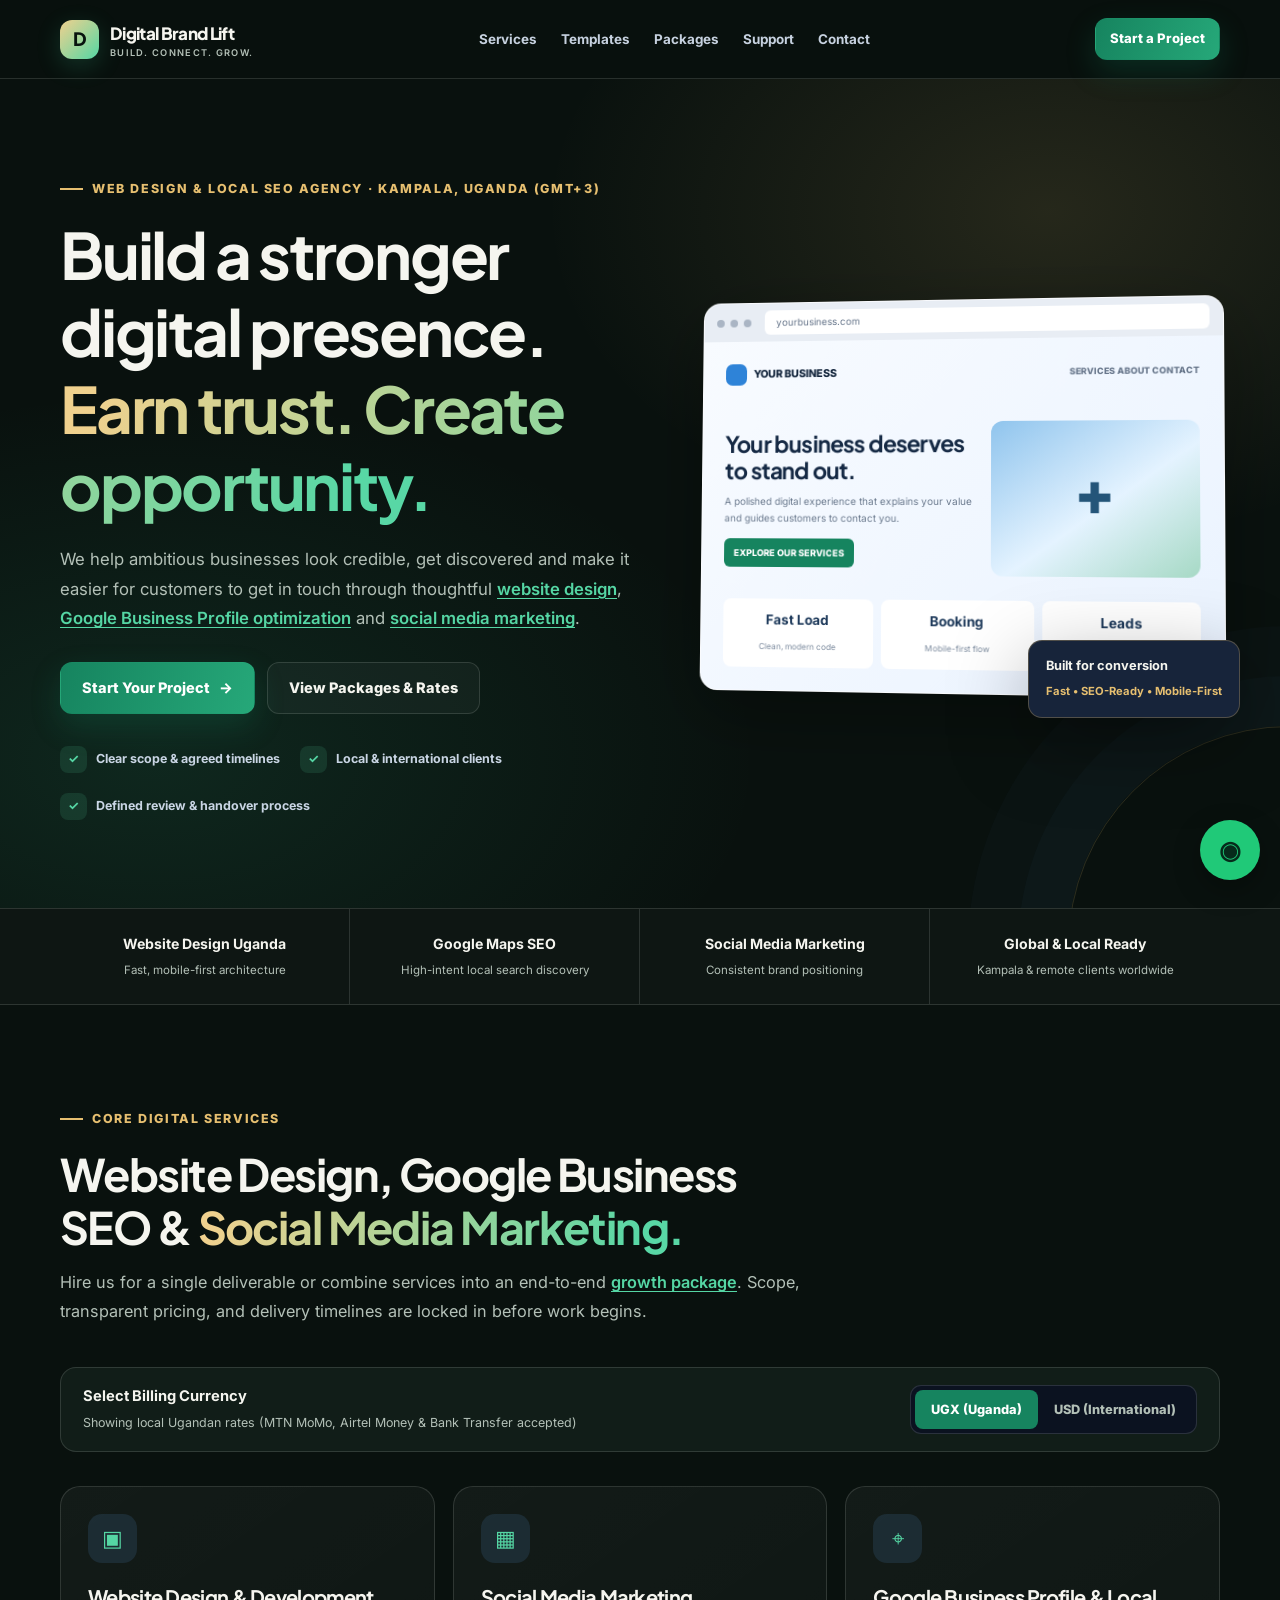
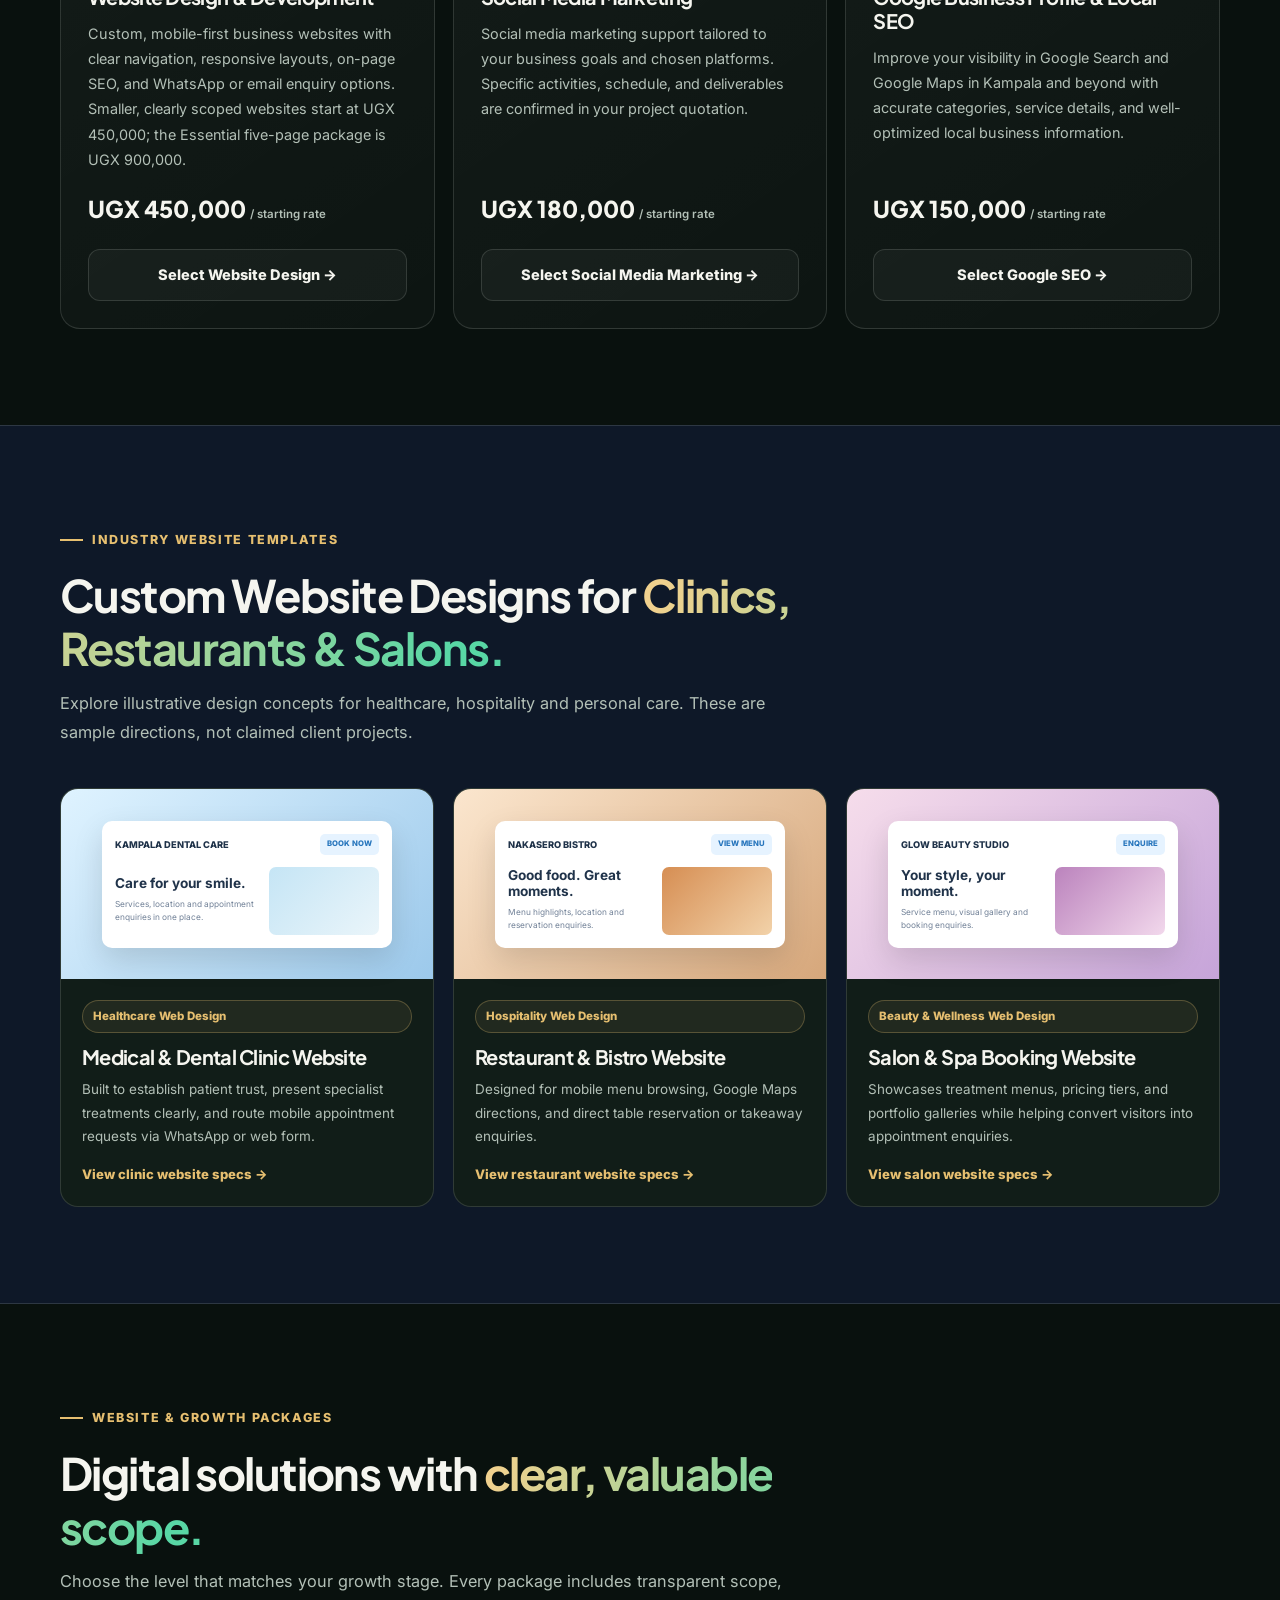
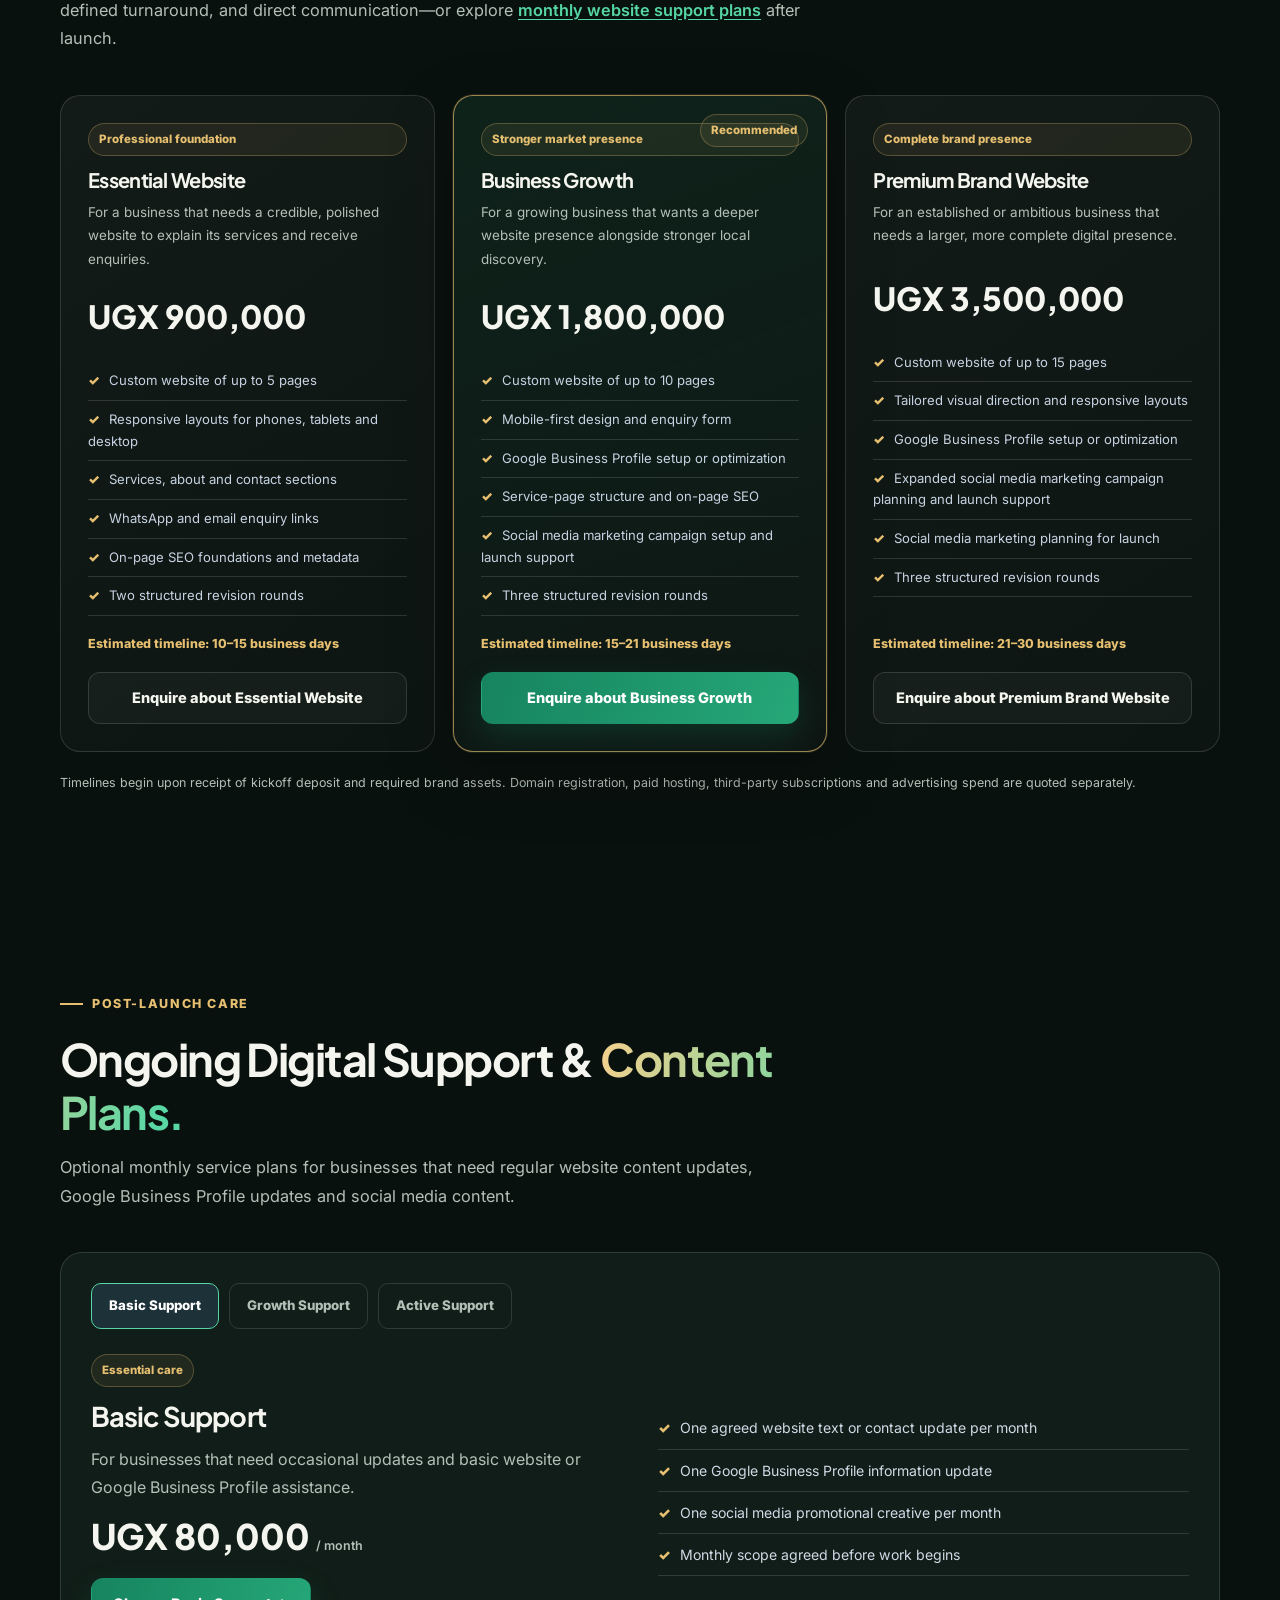
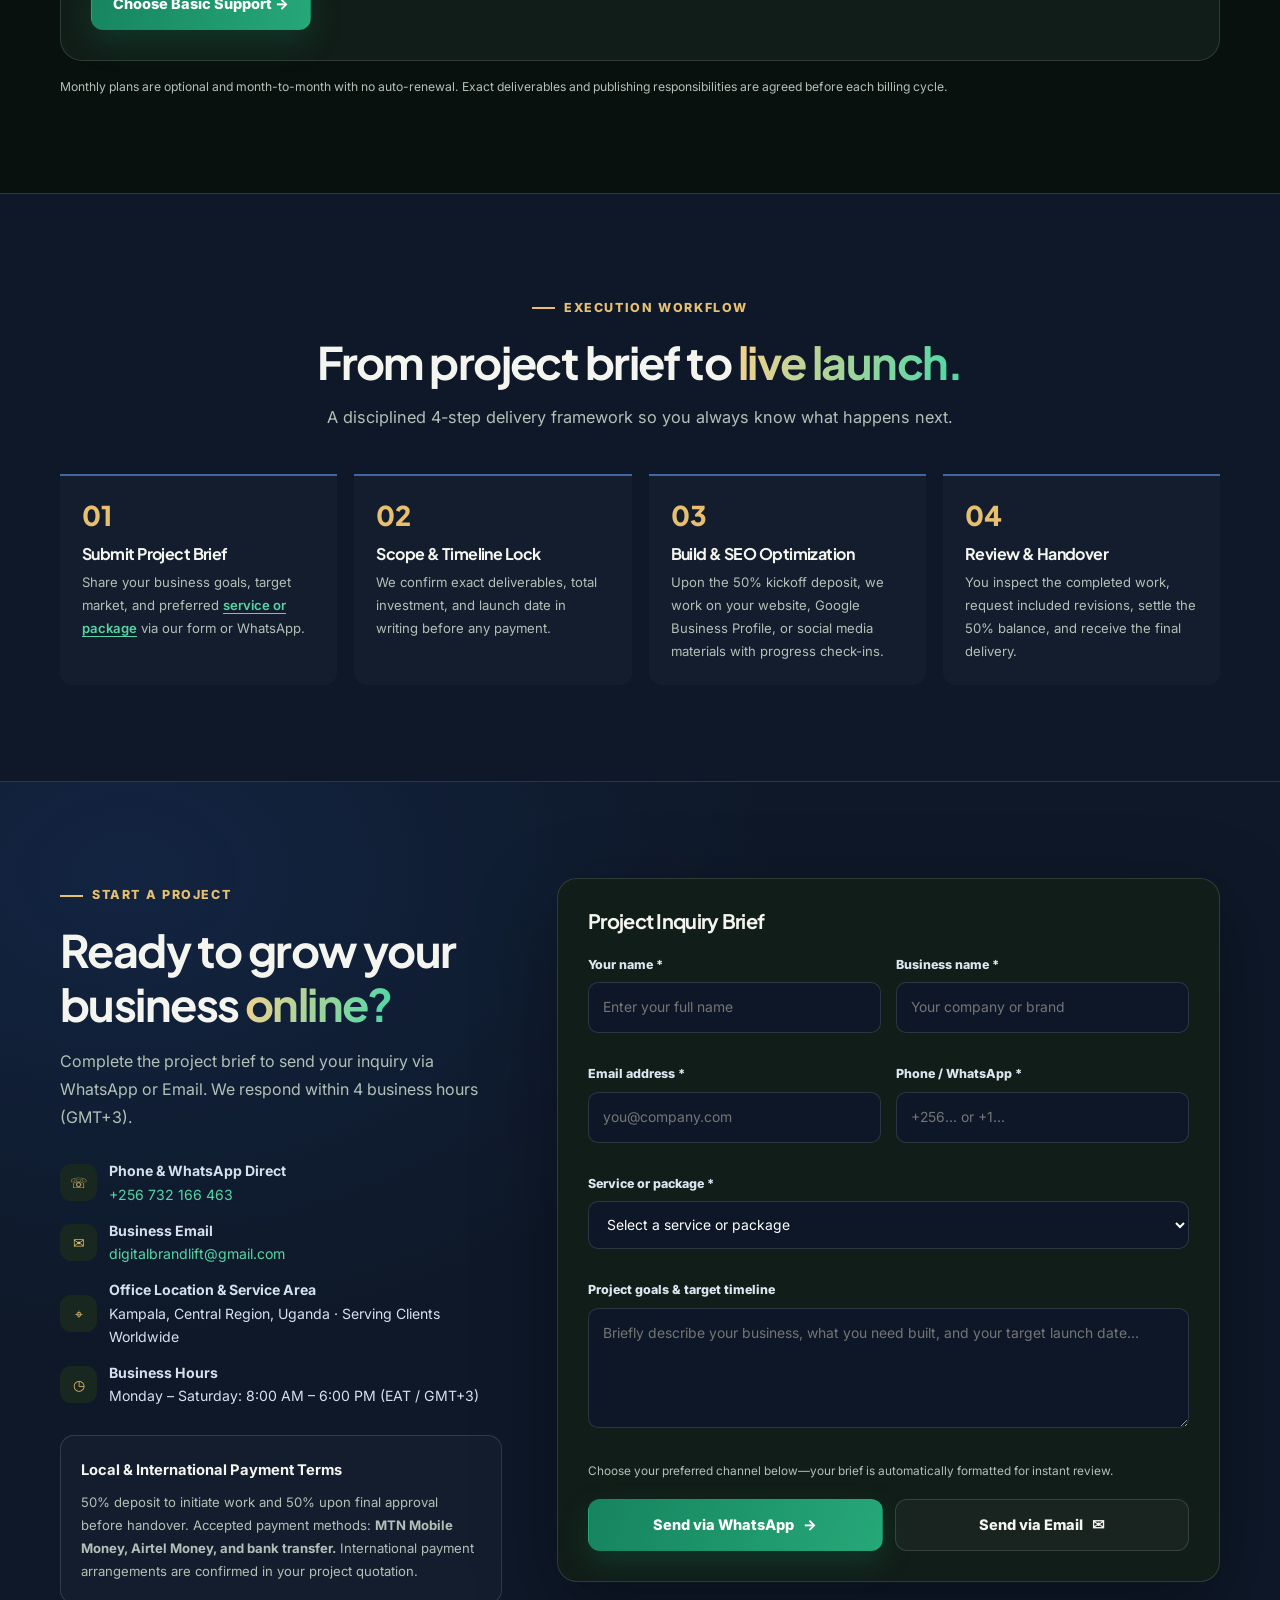
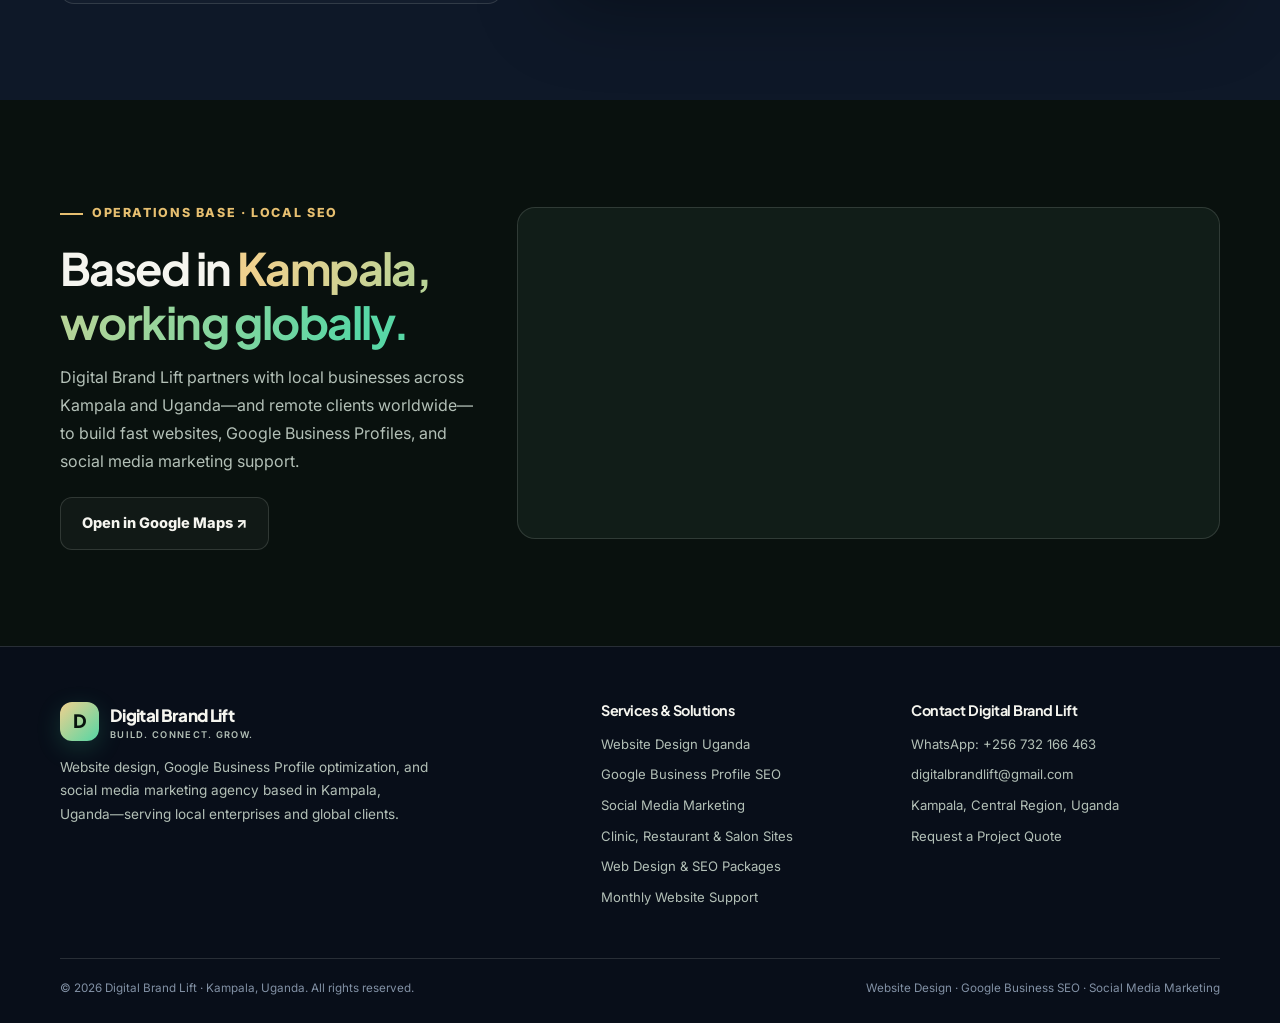
==== commit 3e44e64e: "Restore previous single-page Digital Brand Lift website" ====
--- a/website-design-uganda.html
+++ b/website-design-uganda.html
@@ -1 +1,1812 @@
-<!DOCTYPE html><html lang="en"><head><meta charset="utf-8"><meta name="viewport" content="width=device-width,initial-scale=1"><meta http-equiv="refresh" content="0;url=services/web-design.html"><link rel="canonical" href="https://xonearma-jpg.github.io/Digitalbrandlift/services/web-design.html"><title>Website Design Uganda | Digital Brand Lift</title></head><body style="background:#0b1120;color:#f8fafc;font:16px Arial;padding:3rem">This page has moved. <a href="services/web-design.html">Continue to Website Design &amp; Development</a>.</body></html>+
+<!DOCTYPE html>
+<html lang="en">
+<head>
+  <!-- Google Analytics 4 -->
+  <script async src="https://www.googletagmanager.com/gtag/js?id=G-2ZZ420RL4R"></script>
+  <script>
+    window.dataLayer = window.dataLayer || [];
+    function gtag(){dataLayer.push(arguments);}
+    gtag('js', new Date());
+    gtag('config', 'G-2ZZ420RL4R', { send_page_view: false });
+  </script>
+  <!-- End Google Analytics 4 -->
+
+  <meta charset="UTF-8">
+  <meta name="viewport" content="width=device-width, initial-scale=1.0">
+  <meta name="theme-color" content="#0b1220">
+
+  <title>Website Design &amp; Local SEO Kampala, Uganda | Digital Brand Lift</title>
+  <meta name="description" content="Premium website design, Google Business Profile optimization, and social media marketing for ambitious businesses in Kampala, Uganda and worldwide. Clear scope, thoughtful design and agreed delivery timelines.">
+  <link rel="canonical" href="https://xonearma-jpg.github.io/Digitalbrandlift/website-design-uganda.html">
+  <meta name="robots" content="index, follow, max-image-preview:large">
+
+  <!-- Open Graph & Social Sharing -->
+  <meta property="og:title" content="Website Design &amp; Local SEO Kampala | Digital Brand Lift">
+  <meta property="og:description" content="Premium websites, Google Business Profile optimization and social media marketing for ambitious businesses in Uganda and worldwide.">
+  <meta property="og:type" content="website">
+  <meta property="og:url" content="https://xonearma-jpg.github.io/Digitalbrandlift/website-design-uganda.html">
+  <meta property="og:image" content="https://xonearma-jpg.github.io/Digitalbrandlift/logo.png">
+  <meta property="og:locale" content="en_UG">
+  <meta name="twitter:card" content="summary_large_image">
+  <meta name="msvalidate.01" content="68F8D819886106F82DF31409A1DD0F93">
+  <meta name="google-site-verification" content="zFpDQ5dIq-72U4ELE1WVCYw-OJoLM57N2l23M0TVz68">
+
+  <!-- Local SEO Structured Data -->
+  <script type="application/ld+json">
+  {
+    "@context": "https://schema.org",
+    "@type": "ProfessionalService",
+    "name": "Digital Brand Lift",
+    "url": "https://xonearma-jpg.github.io/Digitalbrandlift/website-design-uganda.html",
+    "logo": "https://xonearma-jpg.github.io/Digitalbrandlift/logo.png",
+    "image": "https://xonearma-jpg.github.io/Digitalbrandlift/logo.png",
+    "description": "Conversion-focused website design, Google Business Profile optimization, and social media marketing agency in Kampala, Uganda serving local and international businesses.",
+    "telephone": "+256732166463",
+    "email": "digitalbrandlift@gmail.com",
+    "priceRange": "$$",
+    "address": {
+      "@type": "PostalAddress",
+      "addressLocality": "Kampala",
+      "addressRegion": "Central Region",
+      "addressCountry": "UG"
+    },
+    "geo": {
+      "@type": "GeoCoordinates",
+      "latitude": 0.3476,
+      "longitude": 32.5825
+    },
+    "areaServed": [
+      { "@type": "City", "name": "Kampala" },
+      { "@type": "Country", "name": "Uganda" },
+      { "@type": "Place", "name": "Worldwide" }
+    ],
+    "openingHoursSpecification": {
+      "@type": "OpeningHoursSpecification",
+      "dayOfWeek": ["Monday", "Tuesday", "Wednesday", "Thursday", "Friday", "Saturday"],
+      "opens": "08:00",
+      "closes": "18:00"
+    },
+    "hasOfferCatalog": {
+      "@type": "OfferCatalog",
+      "name": "Website Design, Google Business SEO & Social Media Services",
+      "itemListElement": [
+        {
+          "@type": "Offer",
+          "itemOffered": {
+            "@type": "Service",
+            "name": "Website Design & Development",
+            "description": "Mobile-first, fast-loading business websites with on-page SEO and WhatsApp lead capture."
+          }
+        },
+        {
+          "@type": "Offer",
+          "itemOffered": {
+            "@type": "Service",
+            "name": "Google Business Profile Optimization",
+            "description": "Local Google Maps SEO, verified categories, service catalogs, and profile optimization."
+          }
+        },
+        {
+          "@type": "Offer",
+          "itemOffered": {
+            "@type": "Service",
+            "name": "Social Media Marketing",
+            "description": "Social media marketing support scoped to the business's selected platforms, goals, and agreed campaign activities."
+          }
+        }
+      ]
+    }
+  }
+  </script>
+
+  <!-- Google Fonts -->
+  <link rel="preconnect" href="https://fonts.googleapis.com">
+  <link rel="preconnect" href="https://fonts.gstatic.com" crossorigin>
+  <link rel="preload" as="style" href="https://fonts.googleapis.com/css2?family=Inter:wght@400;600;700;800&family=Plus+Jakarta+Sans:wght@700;800&display=swap">
+  <link rel="stylesheet" href="https://fonts.googleapis.com/css2?family=Inter:wght@400;600;700;800&family=Plus+Jakarta+Sans:wght@700;800&display=swap" media="print" onload="this.media='all'">
+  <noscript>
+    <link rel="stylesheet" href="https://fonts.googleapis.com/css2?family=Inter:wght@400;600;700;800&family=Plus+Jakarta+Sans:wght@700;800&display=swap">
+  </noscript>
+
+  <style>
+    :root {
+      --bg: #0b1220;
+      --surface: #111c2e;
+      --surface2: #17243a;
+      --surface3: #1d2d46;
+      --text: #f4f7fb;
+      --muted: #a8b5c8;
+      --line: rgba(255,255,255,.15);
+      --blue: #62a8ff;
+      --blue2: #3478ed;
+      --green: #42d6a0;
+      --white: #ffffff;
+      --radius: 20px;
+      --shadow: 0 22px 70px rgba(0,0,0,.25);
+    }
+
+    * { box-sizing: border-box; margin: 0; padding: 0; }
+
+    html {
+      scroll-behavior: smooth;
+      scroll-padding-top: 95px;
+    }
+
+    body {
+      background: var(--bg);
+      color: var(--text);
+      font-family: "Inter", -apple-system, BlinkMacSystemFont, sans-serif;
+      line-height: 1.65;
+      overflow-x: hidden;
+    }
+
+    body.modal-open { overflow: hidden; }
+
+    a { color: inherit; text-decoration: none; }
+    button, input, select, textarea { font: inherit; }
+    button { cursor: pointer; }
+    img { max-width: 100%; height: auto; display: block; }
+
+    h1, h2, h3, h4 {
+      font-family: "Plus Jakarta Sans", -apple-system, BlinkMacSystemFont, sans-serif;
+      line-height: 1.2;
+      letter-spacing: -.035em;
+    }
+
+    h1 { font-size: clamp(2.3rem, 5vw, 4.1rem); }
+    h2 { font-size: clamp(1.9rem, 4vw, 2.8rem); }
+    h3 { font-size: 1.25rem; }
+    p { color: var(--muted); }
+
+    .inline-link {
+      color: var(--blue);
+      text-decoration: underline;
+      text-underline-offset: 3px;
+      font-weight: 600;
+    }
+
+    .inline-link:hover { color: var(--green); }
+
+    .container { width: min(1160px, 91%); margin: auto; }
+    .section { padding: 96px 0; }
+    .section-head { max-width: 740px; margin-bottom: 42px; }
+    .section-head.center { margin-left: auto; margin-right: auto; text-align: center; }
+    .section-head p { margin-top: 14px; font-size: 1.02rem; }
+
+    .eyebrow {
+      display: inline-flex;
+      align-items: center;
+      gap: 9px;
+      color: var(--green);
+      font-size: .78rem;
+      font-weight: 800;
+      text-transform: uppercase;
+      letter-spacing: .13em;
+      margin-bottom: 17px;
+    }
+
+    .eyebrow:before {
+      content: "";
+      width: 23px;
+      height: 2px;
+      background: var(--green);
+    }
+
+    .gradient-text {
+      background: linear-gradient(100deg, #78b8ff, #48dfb0);
+      -webkit-background-clip: text;
+      background-clip: text;
+      color: transparent;
+    }
+
+    .btn {
+      display: inline-flex;
+      align-items: center;
+      justify-content: center;
+      gap: 9px;
+      min-height: 49px;
+      padding: 13px 21px;
+      border: 1px solid transparent;
+      border-radius: 12px;
+      font-weight: 800;
+      font-size: .91rem;
+      transition: .25s ease;
+    }
+
+    .btn:hover { transform: translateY(-3px); }
+
+    .btn-primary {
+      background: linear-gradient(110deg, var(--blue2), #2b9cce);
+      color: white;
+      box-shadow: 0 10px 28px rgba(52,120,237,.22);
+    }
+
+    .btn-outline {
+      border-color: var(--line);
+      color: var(--text);
+      background: rgba(255,255,255,.035);
+    }
+
+    .btn-outline:hover {
+      border-color: var(--blue);
+      background: rgba(98,168,255,.08);
+    }
+
+    .btn-small { min-height: 40px; padding: 9px 14px; font-size: .82rem; }
+
+    .tag {
+      display: inline-flex;
+      align-items: center;
+      padding: 6px 10px;
+      border: 1px solid rgba(66,214,160,.22);
+      border-radius: 99px;
+      background: rgba(66,214,160,.08);
+      color: var(--green);
+      font-size: .72rem;
+      font-weight: 800;
+    }
+
+    /* Navigation */
+    .site-header {
+      position: sticky;
+      top: 0;
+      z-index: 1000;
+      background: rgba(11,18,32,.88);
+      backdrop-filter: blur(18px);
+      border-bottom: 1px solid var(--line);
+    }
+
+    .nav {
+      min-height: 78px;
+      display: flex;
+      align-items: center;
+      justify-content: space-between;
+      gap: 25px;
+    }
+
+    .brand {
+      display: flex;
+      align-items: center;
+      gap: 11px;
+      font-family: "Plus Jakarta Sans", sans-serif;
+      font-weight: 800;
+      font-size: 1.06rem;
+      letter-spacing: -.04em;
+      flex-shrink: 0;
+    }
+
+    .brand-mark {
+      width: 39px;
+      height: 39px;
+      display: grid;
+      place-items: center;
+      border-radius: 12px;
+      color: #061321;
+      font-size: 1.15rem;
+      background: linear-gradient(135deg, #76baff, #42d6a0);
+      box-shadow: 0 7px 24px rgba(66,214,160,.18);
+    }
+
+    .brand small {
+      display: block;
+      color: var(--muted);
+      font: 600 .58rem "Inter",sans-serif;
+      letter-spacing: .14em;
+      text-transform: uppercase;
+    }
+
+    .nav-links { display: flex; align-items: center; gap: 24px; }
+
+    .nav-links a {
+      color: #c6d1df;
+      font-size: .84rem;
+      font-weight: 700;
+      transition: .2s;
+    }
+
+    .nav-links a:hover { color: var(--green); }
+    .nav-actions { display: flex; align-items: center; gap: 10px; }
+
+    .menu-toggle {
+      display: none;
+      width: 44px;
+      height: 44px;
+      border: 1px solid var(--line);
+      border-radius: 12px;
+      background: var(--surface);
+      color: white;
+      font-size: 1.35rem;
+    }
+
+    /* Hero */
+    .hero {
+      position: relative;
+      padding: 92px 0 88px;
+      overflow: hidden;
+      background:
+        radial-gradient(ellipse at 80% 18%, rgba(52,120,237,.17), transparent 35%),
+        radial-gradient(ellipse at 10% 80%, rgba(66,214,160,.08), transparent 35%);
+    }
+
+    .hero:after {
+      content: "";
+      position: absolute;
+      width: 440px;
+      height: 440px;
+      right: -230px;
+      bottom: -260px;
+      border: 1px solid rgba(98,168,255,.15);
+      border-radius: 50%;
+      box-shadow: 0 0 0 50px rgba(98,168,255,.025), 0 0 0 100px rgba(98,168,255,.02);
+      pointer-events: none;
+    }
+
+    .hero-grid {
+      display: grid;
+      grid-template-columns: 1.05fr .95fr;
+      align-items: center;
+      gap: 55px;
+      position: relative;
+      z-index: 1;
+    }
+
+    .hero-copy p { max-width: 585px; margin: 22px 0 28px; font-size: 1.05rem; }
+    .hero-buttons { display: flex; flex-wrap: wrap; gap: 12px; }
+    .hero-proof { display: flex; flex-wrap: wrap; gap: 20px; margin-top: 32px; }
+
+    .proof-item {
+      display: flex;
+      align-items: center;
+      gap: 9px;
+      color: #c9d5e4;
+      font-size: .78rem;
+      font-weight: 700;
+    }
+
+    .proof-icon {
+      width: 27px;
+      height: 27px;
+      display: grid;
+      place-items: center;
+      border-radius: 8px;
+      background: rgba(66,214,160,.12);
+      color: var(--green);
+    }
+
+    /* Hero mockup */
+    .hero-visual { position: relative; min-width: 0; }
+
+    .browser {
+      overflow: hidden;
+      border: 1px solid rgba(255,255,255,.17);
+      border-radius: 18px;
+      background: #f7f9fc;
+      color: #17243a;
+      box-shadow: var(--shadow);
+      transform: perspective(1000px) rotateY(-5deg) rotateX(2deg);
+    }
+
+    .browser-bar {
+      height: 39px;
+      background: #e8edf4;
+      display: flex;
+      align-items: center;
+      gap: 6px;
+      padding: 0 13px;
+    }
+
+    .browser-dot { width: 8px; height: 8px; border-radius: 50%; background: #aab5c4; }
+    .browser-address { margin-left: 8px; padding: 4px 12px; flex: 1; border-radius: 6px; background: white; color: #66758a; font-size: .62rem; }
+    .mock-site { padding: 23px; min-height: 340px; background: linear-gradient(135deg,#f8fbff,#eaf3ff); }
+    .mock-nav { display: flex; align-items: center; justify-content: space-between; color: #13253c; font-size: .68rem; font-weight: 800; }
+    .mock-logo { display: flex; align-items: center; gap: 7px; }
+    .mock-logo span { width: 22px; height: 22px; border-radius: 7px; background: #2e83d8; }
+    .mock-nav-links { color: #66758a; font-size: .55rem; }
+    .mock-hero { display: grid; grid-template-columns: 1fr .8fr; gap: 15px; align-items: center; margin-top: 38px; }
+    .mock-hero h3 { color: #152944; font-size: 1.45rem; line-height: 1.17; }
+    .mock-hero p { color: #6b7a8e; font-size: .63rem; margin: 10px 0; }
+    .mock-button { display: inline-block; padding: 7px 10px; border-radius: 6px; background: #2478d3; color: white; font-size: .58rem; font-weight: 800; }
+
+    .mock-photo {
+      min-height: 155px;
+      border-radius: 12px;
+      display: grid;
+      place-items: center;
+      background: linear-gradient(145deg,#8fc4ed,#e4f3ff 55%,#a6d9c5);
+      color: #245579;
+      font-size: 2.6rem;
+    }
+
+    .mock-stats { display: grid; grid-template-columns: repeat(3,1fr); gap: 8px; margin-top: 24px; }
+    .mock-stat { padding: 10px 7px; background: white; border-radius: 8px; text-align: center; }
+    .mock-stat strong { display: block; color: #1d395a; font-size: .85rem; }
+    .mock-stat span { color: #7c8b9e; font-size: .52rem; }
+
+    .floating-card {
+      position: absolute;
+      right: -20px;
+      bottom: -25px;
+      padding: 14px 17px;
+      border: 1px solid var(--line);
+      border-radius: 14px;
+      background: #17243a;
+      box-shadow: var(--shadow);
+      min-width: 195px;
+    }
+
+    .floating-card strong { display: block; font-size: .8rem; }
+    .floating-card span { color: var(--green); font-size: .7rem; font-weight: 700; }
+
+    /* Trust strip */
+    .trust-strip { border-top: 1px solid var(--line); border-bottom: 1px solid var(--line); background: rgba(255,255,255,.018); }
+    .trust-grid { display: grid; grid-template-columns: repeat(4,1fr); }
+    .trust-item { padding: 23px 12px; text-align: center; border-right: 1px solid var(--line); }
+    .trust-item:last-child { border: 0; }
+    .trust-item strong { display: block; color: var(--text); font-size: .88rem; }
+    .trust-item span { color: var(--muted); font-size: .72rem; }
+
+    /* Currency Switcher */
+    .currency-bar {
+      display: flex;
+      flex-wrap: wrap;
+      align-items: center;
+      justify-content: space-between;
+      gap: 16px;
+      padding: 16px 22px;
+      margin-bottom: 34px;
+      border: 1px solid var(--line);
+      border-radius: 16px;
+      background: var(--surface);
+    }
+
+    .currency-info strong { display: block; font-size: .92rem; color: var(--text); }
+    .currency-info span { font-size: .78rem; color: var(--muted); }
+
+    .currency-toggle {
+      display: inline-flex;
+      padding: 4px;
+      border-radius: 11px;
+      background: #0b1220;
+      border: 1px solid var(--line);
+    }
+
+    .currency-btn {
+      padding: 9px 16px;
+      border: 0;
+      border-radius: 8px;
+      background: transparent;
+      color: var(--muted);
+      font-size: .8rem;
+      font-weight: 800;
+      transition: .2s;
+    }
+
+    .currency-btn.active {
+      background: linear-gradient(110deg, var(--blue2), #2b9cce);
+      color: white;
+    }
+
+    /* Services */
+    .services-grid { display: grid; grid-template-columns: repeat(3,1fr); gap: 18px; }
+
+    .service-card, .package-card, .support-card {
+      padding: 27px;
+      border: 1px solid var(--line);
+      border-radius: var(--radius);
+      background: linear-gradient(145deg,rgba(255,255,255,.045),rgba(255,255,255,.018));
+      transition: .25s ease;
+      display: flex;
+      flex-direction: column;
+    }
+
+    .service-card:hover, .package-card:hover { transform: translateY(-6px); border-color: rgba(98,168,255,.45); }
+
+    .service-icon {
+      width: 49px;
+      height: 49px;
+      display: grid;
+      place-items: center;
+      border-radius: 14px;
+      margin-bottom: 22px;
+      background: rgba(98,168,255,.12);
+      color: var(--blue);
+      font-size: 1.4rem;
+    }
+
+    .service-card p { margin: 12px 0 18px; font-size: .9rem; }
+    .price { margin-top: auto; font-family: "Plus Jakarta Sans",sans-serif; font-weight: 800; font-size: 1.45rem; color: var(--text); }
+    .price small { font: 600 .72rem "Inter",sans-serif; color: var(--muted); }
+    .service-card .btn { width: 100%; margin-top: 21px; }
+
+    /* Templates */
+    .templates-section { background: #0e1828; border-top: 1px solid var(--line); border-bottom: 1px solid var(--line); }
+    .template-grid { display: grid; grid-template-columns: repeat(3,1fr); gap: 19px; }
+
+    .template-card {
+      overflow: hidden;
+      border: 1px solid var(--line);
+      border-radius: 18px;
+      background: var(--surface);
+      transition: .25s;
+      display: flex;
+      flex-direction: column;
+    }
+
+    .template-card:hover { transform: translateY(-5px); border-color: var(--blue); }
+    .template-art { height: 190px; padding: 16px; display: flex; align-items: center; justify-content: center; }
+    .clinic-art { background: linear-gradient(135deg,#dff3ff,#9cc9eb); }
+    .restaurant-art { background: linear-gradient(135deg,#fbe6ce,#d6a77b); }
+    .salon-art { background: linear-gradient(135deg,#f6ddeb,#c6a4d9); }
+
+    .mini-window {
+      width: 100%;
+      max-width: 290px;
+      padding: 13px;
+      border-radius: 10px;
+      background: white;
+      color: #20334a;
+      box-shadow: 0 12px 30px rgba(0,0,0,.13);
+    }
+
+    .mini-top { display: flex; justify-content: space-between; align-items: center; margin-bottom: 12px; font-size: .58rem; font-weight: 800; }
+    .mini-pill { padding: 4px 7px; border-radius: 5px; background: #e6f3ff; color: #2876bd; font-size: .48rem; }
+    .mini-content { display: grid; grid-template-columns: 1fr .75fr; gap: 8px; align-items: center; }
+    .mini-content strong { display: block; font-size: .85rem; line-height: 1.15; }
+    .mini-content small { display: block; color: #718197; font-size: .52rem; margin-top: 6px; }
+    .mini-block { height: 68px; border-radius: 7px; background: linear-gradient(135deg,#c5e5f5,#eaf5fa); }
+    .restaurant-art .mini-block { background: linear-gradient(135deg,#d68e53,#f2d2a9); }
+    .salon-art .mini-block { background: linear-gradient(135deg,#bb83bd,#f2d8ec); }
+
+    .template-info { padding: 21px; flex: 1; display: flex; flex-direction: column; }
+    .template-info p { font-size: .84rem; margin: 9px 0 15px; }
+
+    .text-link {
+      margin-top: auto;
+      align-self: flex-start;
+      color: var(--blue);
+      font-size: .82rem;
+      font-weight: 800;
+      background: none;
+      border: 0;
+    }
+
+    .text-link:hover { color: var(--green); }
+
+    /* Packages */
+    .packages-grid { display: grid; grid-template-columns: repeat(3,1fr); gap: 18px; align-items: stretch; }
+    .package-card { position: relative; }
+    .package-card.featured { border-color: rgba(66,214,160,.55); background: linear-gradient(160deg,rgba(66,214,160,.09),rgba(255,255,255,.025)); }
+    .popular-label { position: absolute; top: 18px; right: 18px; }
+    .package-card h3 { margin: 12px 0 9px; }
+    .package-card > p { font-size: .84rem; min-height: 52px; }
+    .package-price { margin: 19px 0; font-family: "Plus Jakarta Sans"; font-size: 2rem; font-weight: 800; }
+    .package-price small { font: 600 .7rem "Inter"; color: var(--muted); }
+    .package-list { list-style: none; margin: 0 0 18px; }
+
+    .package-list li {
+      padding: 8px 0;
+      border-bottom: 1px solid var(--line);
+      color: #c7d3e2;
+      font-size: .82rem;
+    }
+
+    .package-list li:before { content: "✓"; color: var(--green); font-weight: 900; margin-right: 9px; }
+    .delivery { margin-top: auto; margin-bottom: 18px; color: var(--green); font-size: .78rem; font-weight: 800; }
+    .package-card .btn { width: 100%; }
+
+    /* Support tabs */
+    .support-wrap { padding: 30px; border: 1px solid var(--line); border-radius: 22px; background: var(--surface); }
+    .support-tabs { display: flex; flex-wrap: wrap; gap: 10px; margin-bottom: 25px; }
+
+    .support-tab {
+      padding: 11px 17px;
+      border: 1px solid var(--line);
+      border-radius: 10px;
+      background: transparent;
+      color: var(--muted);
+      font-weight: 800;
+      font-size: .83rem;
+    }
+
+    .support-tab.active { background: rgba(98,168,255,.14); border-color: var(--blue); color: white; }
+    .support-content { display: grid; grid-template-columns: 1fr 1fr; align-items: center; gap: 35px; }
+    .support-content p { margin: 12px 0; }
+    .support-price { font: 800 2.2rem "Plus Jakarta Sans"; color: var(--text); }
+    .support-price small { font: 600 .78rem "Inter"; color: var(--muted); }
+    .support-deliverables { list-style: none; }
+
+    .support-deliverables li {
+      padding: 9px 0;
+      color: #d0d9e5;
+      border-bottom: 1px solid var(--line);
+      font-size: .88rem;
+    }
+
+    .support-deliverables li:before { content: "✓"; color: var(--green); margin-right: 10px; font-weight: 900; }
+
+    /* Process */
+    .process-grid { display: grid; grid-template-columns: repeat(4,1fr); gap: 17px; }
+
+    .process-step {
+      padding: 22px;
+      border-top: 2px solid rgba(98,168,255,.55);
+      background: rgba(255,255,255,.025);
+      border-radius: 0 0 13px 13px;
+    }
+
+    .step-number { color: var(--green); font: 800 1.7rem "Plus Jakarta Sans"; }
+    .process-step h3 { margin: 12px 0 8px; font-size: 1rem; }
+    .process-step p { font-size: .82rem; }
+
+    /* Enquiry */
+    .enquiry-section { background: radial-gradient(ellipse at 10% 10%,rgba(52,120,237,.13),transparent 40%), #0e1828; }
+    .enquiry-grid { display: grid; grid-template-columns: .8fr 1.2fr; gap: 55px; align-items: start; }
+    .contact-points { margin-top: 28px; display: grid; gap: 13px; }
+
+    .contact-point {
+      display: flex;
+      align-items: center;
+      gap: 12px;
+      color: #d6e0ed;
+      font-size: .88rem;
+    }
+
+    .contact-point span {
+      width: 37px;
+      height: 37px;
+      display: grid;
+      place-items: center;
+      border-radius: 11px;
+      background: var(--surface2);
+      color: var(--green);
+      flex-shrink: 0;
+    }
+
+    .contact-point a { color: var(--blue); }
+
+    .enquiry-form {
+      padding: 30px;
+      border: 1px solid var(--line);
+      border-radius: 20px;
+      background: var(--surface);
+      box-shadow: var(--shadow);
+    }
+
+    .form-grid { display: grid; grid-template-columns: 1fr 1fr; gap: 15px; }
+    .form-field { margin-bottom: 16px; }
+    .form-field.full { grid-column: 1/-1; }
+
+    .form-field label {
+      display: block;
+      margin-bottom: 7px;
+      color: #dce5f0;
+      font-size: .78rem;
+      font-weight: 800;
+    }
+
+    .form-field input, .form-field select, .form-field textarea {
+      width: 100%;
+      padding: 13px 14px;
+      border: 1px solid var(--line);
+      border-radius: 10px;
+      outline: none;
+      color: white;
+      background: #0d1727;
+      font-size: .87rem;
+      transition: .2s;
+    }
+
+    .form-field input:focus,
+    .form-field select:focus,
+    .form-field textarea:focus {
+      border-color: var(--blue);
+      box-shadow: 0 0 0 3px rgba(98,168,255,.1);
+    }
+
+    .form-field select option, .form-field select optgroup { background: #0d1727; color: white; }
+    .form-field textarea { min-height: 110px; resize: vertical; }
+
+    .form-error {
+      display: none;
+      padding: 11px 14px;
+      margin-bottom: 14px;
+      border-radius: 10px;
+      border: 1px solid rgba(255,107,107,.45);
+      background: rgba(255,107,107,.1);
+      color: #ffb3b3;
+      font-size: .8rem;
+      font-weight: 600;
+    }
+
+    .form-error.visible { display: block; }
+    .form-note { font-size: .74rem; margin: 10px 0 17px; }
+    .form-actions { display: grid; grid-template-columns: 1fr 1fr; gap: 12px; }
+
+    /* Location */
+    .location-grid { display: grid; grid-template-columns: .75fr 1.25fr; gap: 35px; align-items: center; }
+    .map-frame { overflow: hidden; min-height: 330px; border: 1px solid var(--line); border-radius: 18px; background: var(--surface); }
+    .map-frame iframe { width: 100%; height: 330px; display: block; border: 0; filter: grayscale(.2) contrast(1.05); }
+
+    /* Footer */
+    footer { border-top: 1px solid var(--line); padding: 55px 0 25px; background: #080e19; }
+    .footer-grid { display: grid; grid-template-columns: 1.3fr .7fr .8fr; gap: 40px; }
+    .footer-about p { max-width: 370px; margin-top: 15px; font-size: .85rem; }
+    .footer-col h4 { margin-bottom: 15px; font-size: .9rem; }
+    .footer-col a { display: block; margin: 9px 0; color: var(--muted); font-size: .82rem; }
+    .footer-col a:hover { color: var(--green); }
+    .footer-bottom { display: flex; justify-content: space-between; gap: 15px; margin-top: 40px; padding-top: 20px; border-top: 1px solid var(--line); color: #8291a5; font-size: .73rem; }
+
+    /* Modal */
+    .modal {
+      position: fixed;
+      inset: 0;
+      z-index: 2000;
+      display: none;
+      align-items: center;
+      justify-content: center;
+      padding: 20px;
+      background: rgba(0,0,0,.76);
+      backdrop-filter: blur(8px);
+    }
+
+    .modal.open { display: flex; }
+
+    .modal-box {
+      position: relative;
+      width: min(570px,100%);
+      max-height: 90vh;
+      overflow: auto;
+      padding: 30px;
+      border: 1px solid var(--line);
+      border-radius: 20px;
+      background: #142137;
+      box-shadow: var(--shadow);
+      animation: modalIn .22s ease;
+    }
+
+    @keyframes modalIn {
+      from { opacity: 0; transform: translateY(12px) scale(.98); }
+      to { opacity: 1; transform: none; }
+    }
+
+    .modal-close {
+      position: absolute;
+      top: 14px;
+      right: 15px;
+      width: 36px;
+      height: 36px;
+      border: 1px solid var(--line);
+      border-radius: 10px;
+      background: var(--surface2);
+      color: white;
+      font-size: 1.2rem;
+    }
+
+    .modal-box p { margin: 13px 0; }
+    .modal-features { list-style: none; margin: 15px 0 23px; }
+
+    .modal-features li {
+      padding: 8px 0;
+      border-bottom: 1px solid var(--line);
+      color: #d0d9e5;
+      font-size: .86rem;
+    }
+
+    .modal-features li:before { content: "✓"; color: var(--green); margin-right: 9px; }
+
+    .whatsapp-float {
+      position: fixed;
+      z-index: 900;
+      right: 20px;
+      bottom: 20px;
+      width: 60px;
+      height: 60px;
+      display: grid;
+      place-items: center;
+      border-radius: 50%;
+      background: #20c978;
+      color: #062b1b;
+      font-size: 1.55rem;
+      font-weight: 900;
+      box-shadow: 0 10px 28px rgba(0,0,0,.3);
+      transition: .2s;
+    }
+
+    .whatsapp-float:hover { transform: translateY(-4px) scale(1.04); }
+
+    /* Accessibility and focus */
+    ::selection {
+      background: rgba(66,214,160,.3);
+      color: #fff;
+    }
+
+    .btn:focus-visible,
+    a:focus-visible,
+    button:focus-visible,
+    input:focus-visible,
+    select:focus-visible,
+    textarea:focus-visible {
+      outline: 3px solid var(--green);
+      outline-offset: 3px;
+    }
+
+    .nav-links a {
+      min-height: 44px;
+      display: flex;
+      align-items: center;
+    }
+
+    .form-field input,
+    .form-field select,
+    .form-field textarea {
+      min-height: 48px;
+    }
+
+    .form-field textarea { min-height: 120px; }
+
+    p { line-height: 1.75; }
+
+    @media (max-width: 920px) {
+      .nav-links { gap: 15px; }
+      .hero-grid { gap: 30px; }
+      .packages-grid, .services-grid, .template-grid { grid-template-columns: repeat(2,1fr); }
+      .package-card:last-child, .service-card:last-child { grid-column: auto; }
+      .process-grid { grid-template-columns: repeat(2,1fr); }
+      .nav { gap: 12px; }
+      .service-card, .package-card { padding: 23px; }
+    }
+
+    @media (max-width: 700px) {
+      .container { width: min(100% - 32px, 560px); }
+      .section { padding: 64px 0; }
+      .section-head { margin-bottom: 30px; }
+      .nav { min-height: 70px; }
+      .menu-toggle { display: grid; place-items: center; }
+      .nav-actions { margin-left: auto; }
+
+      /* Keep the primary CTA visible on mobile */
+      .nav-actions .btn {
+        display: inline-flex;
+        padding: 9px 12px;
+        font-size: .76rem;
+      }
+
+      .nav-links {
+        position: absolute;
+        top: 70px;
+        left: 0;
+        right: 0;
+        display: flex;
+        flex-direction: column;
+        align-items: stretch;
+        gap: 0;
+        padding: 8px 5% 18px;
+        background: #0d1727;
+        border-bottom: 1px solid var(--line);
+        max-height: 0;
+        overflow: hidden;
+        opacity: 0;
+        transition: max-height .3s ease, opacity .25s ease;
+      }
+
+      .nav-links.open {
+        max-height: 420px;
+        overflow-y: auto;
+        opacity: 1;
+      }
+
+      .nav-links a { padding: 13px 5px; border-bottom: 1px solid var(--line); }
+
+      .hero { padding: 58px 0 65px; }
+      .hero-grid, .enquiry-grid, .location-grid, .support-content { grid-template-columns: 1fr; }
+      .hero-copy p { font-size: .96rem; }
+      .hero-buttons { display: grid; grid-template-columns: 1fr; }
+      .hero-buttons .btn { width: 100%; }
+      .hero-visual { margin: 10px 8px 20px 0; }
+      .browser { transform: none; }
+      .floating-card { right: 0; min-width: 0; }
+
+      .trust-grid { grid-template-columns: repeat(2,1fr); }
+      .trust-item:nth-child(2) { border-right: 0; }
+      .trust-item:nth-child(-n+2) { border-bottom: 1px solid var(--line); }
+
+      .packages-grid, .services-grid, .template-grid { grid-template-columns: 1fr; }
+      .package-card > p { min-height: 0; }
+      .support-wrap { padding: 20px; }
+      .support-tabs { display: grid; grid-template-columns: 1fr; }
+
+      .form-grid, .form-actions { grid-template-columns: 1fr; gap: 0; }
+      .form-actions { gap: 10px; }
+      .form-field.full { grid-column: auto; }
+      .enquiry-form { padding: 20px; }
+
+      .footer-grid { grid-template-columns: 1fr 1fr; }
+      .footer-about { grid-column: 1/-1; }
+      .footer-bottom { flex-direction: column; }
+
+      .mock-site { min-height: 300px; padding: 17px; }
+      .mock-hero h3 { font-size: 1.1rem; }
+      .mock-photo { min-height: 125px; }
+
+      .currency-bar { padding: 16px; }
+      .currency-toggle { width: 100%; }
+      .currency-btn { flex: 1; padding: 9px 8px; }
+      .form-actions .btn { width: 100%; }
+    }
+
+    @media (max-width: 420px) {
+      .brand { font-size: .85rem; }
+      .brand-mark { width: 35px; height: 35px; }
+      .brand small { font-size: .52rem; }
+      h1 { font-size: 2.15rem; }
+      h2 { font-size: 1.75rem; }
+      .nav-actions .btn { font-size: .7rem; padding: 8px 10px; }
+      .process-grid { grid-template-columns: 1fr; }
+      .footer-grid { grid-template-columns: 1fr; }
+      .footer-about { grid-column: auto; }
+      .mock-nav-links { display: none; }
+      .support-wrap { padding: 15px; }
+    }
+
+    @media (prefers-reduced-motion: reduce) {
+      *,
+      *::before,
+      *::after {
+        scroll-behavior: auto !important;
+        animation-duration: .01ms !important;
+        animation-iteration-count: 1 !important;
+        transition-duration: .01ms !important;
+      }
+    }
+
+    /* Digital Brand Lift premium identity refresh */
+    :root {
+      --bg: #09110e; --surface: #111d18; --surface2: #182820; --surface3: #20372c;
+      --text: #f5f5ef; --muted: #b3c0b7; --line: rgba(229,239,231,.14);
+      --blue: #55d6a4; --blue2: #16845f; --green: #e6bf70; --white: #fff;
+      --radius: 20px; --shadow: 0 24px 80px rgba(0,0,0,.34);
+    }
+    .gradient-text { background: linear-gradient(105deg,#f0d18e 4%,#58d7a5 90%); -webkit-background-clip:text; background-clip:text; color:transparent; }
+    .btn-primary { background: linear-gradient(110deg,#16845f,#26a879); color:#fff; box-shadow:0 12px 30px rgba(22,132,95,.24); }
+    .btn-outline:hover { border-color:#55d6a4; background:rgba(85,214,164,.09); }
+    .hero { background:radial-gradient(ellipse at 82% 16%,rgba(230,191,112,.13),transparent 34%),radial-gradient(ellipse at 12% 82%,rgba(53,190,139,.13),transparent 38%); }
+    .hero:after { border-color:rgba(230,191,112,.16); }
+    .site-header { background:rgba(9,17,14,.9); }
+    .brand-mark { color:#08130e; background:linear-gradient(135deg,#f0d18e,#55d6a4); }
+    .package-card.featured { border-color:rgba(230,191,112,.65); box-shadow:0 22px 65px rgba(0,0,0,.28),0 0 0 1px rgba(230,191,112,.12); }
+    .popular-label { background:rgba(230,191,112,.15); color:#f0d18e; border-color:rgba(230,191,112,.35); }
+    .currency-btn.active { background:#16845f; border-color:#16845f; color:#fff; }
+    .text-link { color:#e6bf70; }
+    .text-link:hover,.inline-link:hover { color:#55d6a4; }
+    .template-art { border-color:rgba(230,191,112,.2); }
+    .floating-card { border-color:rgba(230,191,112,.28); }
+    .mock-button { background:#16845f; }
+    .proof-icon { background:rgba(85,214,164,.13); color:#55d6a4; }
+    .eyebrow,.eyebrow:before { color:#e6bf70; }
+    .eyebrow:before { background:#e6bf70; }
+    .tag { color:#e6bf70; border-color:rgba(230,191,112,.28); background:rgba(230,191,112,.08); }
+    @media(max-width:760px){.hero{padding-top:64px}.hero-grid{gap:34px}.section{padding:72px 0}}
+  </style>
+
+  <!-- Google Tag Manager -->
+  <script>
+  (function(w,d,s,l,i){w[l]=w[l]||[];w[l].push({'gtm.start':
+  new Date().getTime(),event:'gtm.js'});var f=d.getElementsByTagName(s)[0],
+  j=d.createElement(s),dl=l!='dataLayer'?'&l='+l:'';j.async=true;j.src=
+  'https://www.googletagmanager.com/gtm.js?id='+i+dl;f.parentNode.insertBefore(j,f);
+  })(window,document,'script','dataLayer','GTM-T68ZVZ82');
+  </script>
+  <!-- End Google Tag Manager -->
+</head>
+
+<body>
+  <!-- Google Tag Manager (noscript) -->
+  <noscript><iframe src="https://www.googletagmanager.com/ns.html?id=GTM-T68ZVZ82"
+  height="0" width="0" style="display:none;visibility:hidden"></iframe></noscript>
+  <!-- End Google Tag Manager (noscript) -->
+
+  <header class="site-header">
+    <div class="container nav">
+      <a class="brand" href="#home" aria-label="Digital Brand Lift home">
+        <span class="brand-mark">D</span>
+        <span>Digital Brand Lift<small>Build. Connect. Grow.</small></span>
+      </a>
+
+      <nav class="nav-links" id="navLinks" aria-label="Main navigation">
+        <a href="#services">Services</a>
+        <a href="#templates">Templates</a>
+        <a href="#packages">Packages</a>
+        <a href="#support">Support</a>
+        <a href="#contact">Contact</a>
+      </nav>
+
+      <div class="nav-actions">
+        <a class="btn btn-primary btn-small" href="#contact">Start a Project</a>
+        <button class="menu-toggle"
+                id="menuToggle"
+                type="button"
+                aria-label="Open navigation"
+                aria-expanded="false"
+                aria-controls="navLinks">☰</button>
+      </div>
+    </div>
+  </header>
+
+  <main>
+    <!-- Hero -->
+    <section class="hero" id="home">
+      <div class="container hero-grid">
+        <div class="hero-copy">
+          <span class="eyebrow">Web Design &amp; Local SEO Agency · Kampala, Uganda (GMT+3)</span>
+          <h1>Build a stronger digital presence. <span class="gradient-text">Earn trust. Create opportunity.</span></h1>
+          <p>We help ambitious businesses look credible, get discovered and make it easier for customers to get in touch through thoughtful <a class="inline-link" href="#services">website design</a>, <a class="inline-link" href="#services">Google Business Profile optimization</a> and <a class="inline-link" href="#services">social media marketing</a>.</p>
+          <div class="hero-buttons">
+            <a class="btn btn-primary" href="#contact">Start Your Project <span>→</span></a>
+            <a class="btn btn-outline" href="#packages">View Packages &amp; Rates</a>
+          </div>
+          <div class="hero-proof">
+            <div class="proof-item"><span class="proof-icon">✓</span> Clear scope &amp; agreed timelines</div>
+            <div class="proof-item"><span class="proof-icon">✓</span> Local &amp; international clients</div>
+            <div class="proof-item"><span class="proof-icon">✓</span> Defined review &amp; handover process</div>
+          </div>
+        </div>
+
+        <div class="hero-visual" role="img" aria-label="Illustrative responsive business website concept by Digital Brand Lift">
+          <div class="browser">
+            <div class="browser-bar">
+              <span class="browser-dot"></span><span class="browser-dot"></span><span class="browser-dot"></span>
+              <div class="browser-address">yourbusiness.com</div>
+            </div>
+            <div class="mock-site">
+              <div class="mock-nav">
+                <div class="mock-logo"><span></span> YOUR BUSINESS</div>
+                <div class="mock-nav-links">SERVICES  ABOUT  CONTACT</div>
+              </div>
+              <div class="mock-hero">
+                <div>
+                  <h3>Your business deserves to stand out.</h3>
+                  <p>A polished digital experience that explains your value and guides customers to contact you.</p>
+                  <span class="mock-button">EXPLORE OUR SERVICES</span>
+                </div>
+                <div class="mock-photo" aria-hidden="true">✚</div>
+              </div>
+              <div class="mock-stats">
+                <div class="mock-stat"><strong>Fast Load</strong><span>Clean, modern code</span></div>
+                <div class="mock-stat"><strong>Booking</strong><span>Mobile-first flow</span></div>
+                <div class="mock-stat"><strong>Leads</strong><span>One-tap contact</span></div>
+              </div>
+            </div>
+          </div>
+          <div class="floating-card">
+            <strong>Built for conversion</strong>
+            <span>Fast • SEO-Ready • Mobile-First</span>
+          </div>
+        </div>
+      </div>
+    </section>
+
+    <!-- Trust strip -->
+    <section class="trust-strip" aria-label="Core value highlights">
+      <div class="container trust-grid">
+        <div class="trust-item"><strong>Website Design Uganda</strong><span>Fast, mobile-first architecture</span></div>
+        <div class="trust-item"><strong>Google Maps SEO</strong><span>High-intent local search discovery</span></div>
+        <div class="trust-item"><strong>Social Media Marketing</strong><span>Consistent brand positioning</span></div>
+        <div class="trust-item"><strong>Global &amp; Local Ready</strong><span>Kampala &amp; remote clients worldwide</span></div>
+      </div>
+    </section>
+
+    <!-- Services -->
+    <section class="section" id="services">
+      <div class="container">
+        <div class="section-head">
+          <span class="eyebrow">Core Digital Services</span>
+          <h2>Website Design, Google Business SEO &amp; <span class="gradient-text">Social Media Marketing.</span></h2>
+          <p>Hire us for a single deliverable or combine services into an end-to-end <a class="inline-link" href="#packages">growth package</a>. Scope, transparent pricing, and delivery timelines are locked in before work begins.</p>
+        </div>
+
+        <div class="currency-bar">
+          <div class="currency-info">
+            <strong>Select Billing Currency</strong>
+            <span id="currencySubtext">Showing local Ugandan rates (MTN MoMo, Airtel Money &amp; Bank Transfer accepted)</span>
+          </div>
+          <div class="currency-toggle" role="group" aria-label="Currency selector">
+            <button type="button" class="currency-btn active" data-curr="UGX">UGX (Uganda)</button>
+            <button type="button" class="currency-btn" data-curr="USD">USD (International)</button>
+          </div>
+        </div>
+
+        <div class="services-grid">
+          <article class="service-card" id="service-website-design">
+            <div class="service-icon" aria-hidden="true">▣</div>
+            <h3>Website Design &amp; Development</h3>
+            <p>Custom, mobile-first business websites with clear navigation, responsive layouts, on-page SEO, and WhatsApp or email enquiry options. Smaller, clearly scoped websites start at UGX 450,000; the Essential five-page package is UGX 900,000.</p>
+            <div class="price" data-ugx="UGX 450,000" data-usd="$125 USD">UGX 450,000 <small>/ starting rate</small></div>
+            <button class="btn btn-outline choose-item" data-choice-key="service-web" aria-label="Select Website Design and Development service">Select Website Design →</button>
+          </article>
+
+          <article class="service-card" id="service-social-media">
+            <div class="service-icon" aria-hidden="true">▦</div>
+            <h3>Social Media Marketing</h3>
+            <p>Social media marketing support tailored to your business goals and chosen platforms. Specific activities, schedule, and deliverables are confirmed in your project quotation.</p>
+            <div class="price" data-ugx="UGX 180,000" data-usd="$50 USD">UGX 180,000 <small>/ starting rate</small></div>
+            <button class="btn btn-outline choose-item" data-choice-key="service-social" aria-label="Select Social Media Marketing service">Select Social Media Marketing →</button>
+          </article>
+
+          <article class="service-card" id="service-google-business">
+            <div class="service-icon" aria-hidden="true">⌖</div>
+            <h3>Google Business Profile &amp; Local SEO</h3>
+            <p>Improve your visibility in Google Search and Google Maps in Kampala and beyond with accurate categories, service details, and well-optimized local business information.</p>
+            <div class="price" data-ugx="UGX 150,000" data-usd="$45 USD">UGX 150,000 <small>/ starting rate</small></div>
+            <button class="btn btn-outline choose-item" data-choice-key="service-google" aria-label="Select Google Business Profile Optimization service">Select Google SEO →</button>
+          </article>
+        </div>
+      </div>
+    </section>
+
+    <!-- Industry Templates -->
+    <section class="section templates-section" id="templates">
+      <div class="container">
+        <div class="section-head">
+          <span class="eyebrow">Industry Website Templates</span>
+          <h2>Custom Website Designs for <span class="gradient-text">Clinics, Restaurants &amp; Salons.</span></h2>
+          <p>Explore illustrative design concepts for healthcare, hospitality and personal care. These are sample directions, not claimed client projects.</p>
+        </div>
+
+        <div class="template-grid">
+          <article class="template-card">
+            <div class="template-art clinic-art">
+              <div class="mini-window">
+                <div class="mini-top"><span>KAMPALA DENTAL CARE</span><span class="mini-pill">BOOK NOW</span></div>
+                <div class="mini-content">
+                  <div><strong>Care for your smile.</strong><small>Services, location and appointment enquiries in one place.</small></div>
+                  <div class="mini-block"></div>
+                </div>
+              </div>
+            </div>
+            <div class="template-info">
+              <span class="tag">Healthcare Web Design</span>
+              <h3 style="margin-top:12px">Medical &amp; Dental Clinic Website</h3>
+              <p>Built to establish patient trust, present specialist treatments clearly, and route mobile appointment requests via WhatsApp or web form.</p>
+              <button class="text-link preview-btn" data-template="clinic">View clinic website specs →</button>
+            </div>
+          </article>
+
+          <article class="template-card">
+            <div class="template-art restaurant-art">
+              <div class="mini-window">
+                <div class="mini-top"><span>NAKASERO BISTRO</span><span class="mini-pill">VIEW MENU</span></div>
+                <div class="mini-content">
+                  <div><strong>Good food. Great moments.</strong><small>Menu highlights, location and reservation enquiries.</small></div>
+                  <div class="mini-block"></div>
+                </div>
+              </div>
+            </div>
+            <div class="template-info">
+              <span class="tag">Hospitality Web Design</span>
+              <h3 style="margin-top:12px">Restaurant &amp; Bistro Website</h3>
+              <p>Designed for mobile menu browsing, Google Maps directions, and direct table reservation or takeaway enquiries.</p>
+              <button class="text-link preview-btn" data-template="restaurant">View restaurant website specs →</button>
+            </div>
+          </article>
+
+          <article class="template-card">
+            <div class="template-art salon-art">
+              <div class="mini-window">
+                <div class="mini-top"><span>GLOW BEAUTY STUDIO</span><span class="mini-pill">ENQUIRE</span></div>
+                <div class="mini-content">
+                  <div><strong>Your style, your moment.</strong><small>Service menu, visual gallery and booking enquiries.</small></div>
+                  <div class="mini-block"></div>
+                </div>
+              </div>
+            </div>
+            <div class="template-info">
+              <span class="tag">Beauty &amp; Wellness Web Design</span>
+              <h3 style="margin-top:12px">Salon &amp; Spa Booking Website</h3>
+              <p>Showcases treatment menus, pricing tiers, and portfolio galleries while helping convert visitors into appointment enquiries.</p>
+              <button class="text-link preview-btn" data-template="salon">View salon website specs →</button>
+            </div>
+          </article>
+        </div>
+      </div>
+    </section>
+
+    <!-- Packages -->
+    <section class="section" id="packages">
+      <div class="container">
+        <div class="section-head">
+          <span class="eyebrow">Website &amp; Growth Packages</span>
+          <h2>Digital solutions with <span class="gradient-text">clear, valuable scope.</span></h2>
+          <p>Choose the level that matches your growth stage. Every package includes transparent scope, defined turnaround, and direct communication—or explore <a class="inline-link" href="#support">monthly website support plans</a> after launch.</p>
+        </div>
+
+        <div class="packages-grid">
+          <article class="package-card">
+            <span class="tag">Professional foundation</span>
+            <h3>Essential Website</h3>
+            <p>For a business that needs a credible, polished website to explain its services and receive enquiries.</p>
+            <div class="package-price" data-ugx="UGX 900,000" data-usd="$245 USD">UGX 900,000</div>
+            <ul class="package-list">
+              <li>Custom website of up to 5 pages</li>
+              <li>Responsive layouts for phones, tablets and desktop</li>
+              <li>Services, about and contact sections</li>
+              <li>WhatsApp and email enquiry links</li>
+              <li>On-page SEO foundations and metadata</li>
+              <li>Two structured revision rounds</li>
+            </ul>
+            <div class="delivery">Estimated timeline: 10–15 business days</div>
+            <button class="btn btn-outline choose-item" data-choice-key="pkg-starter">Enquire about Essential Website</button>
+          </article>
+          <article class="package-card featured">
+            <span class="tag">Stronger market presence</span>
+            <span class="popular-label tag">Recommended</span>
+            <h3>Business Growth</h3>
+            <p>For a growing business that wants a deeper website presence alongside stronger local discovery.</p>
+            <div class="package-price" data-ugx="UGX 1,800,000" data-usd="$490 USD">UGX 1,800,000</div>
+            <ul class="package-list">
+              <li>Custom website of up to 10 pages</li>
+              <li>Mobile-first design and enquiry form</li>
+              <li>Google Business Profile setup or optimization</li>
+              <li>Service-page structure and on-page SEO</li>
+              <li>Social media marketing campaign setup and launch support</li>
+              <li>Three structured revision rounds</li>
+            </ul>
+            <div class="delivery">Estimated timeline: 15–21 business days</div>
+            <button class="btn btn-primary choose-item" data-choice-key="pkg-visibility">Enquire about Business Growth</button>
+          </article>
+          <article class="package-card">
+            <span class="tag">Complete brand presence</span>
+            <h3>Premium Brand Website</h3>
+            <p>For an established or ambitious business that needs a larger, more complete digital presence.</p>
+            <div class="package-price" data-ugx="UGX 3,500,000" data-usd="$950 USD">UGX 3,500,000</div>
+            <ul class="package-list">
+              <li>Custom website of up to 15 pages</li>
+              <li>Tailored visual direction and responsive layouts</li>
+              <li>Google Business Profile setup or optimization</li>
+              <li>Expanded social media marketing campaign planning and launch support</li>
+              <li>Social media marketing planning for launch</li>
+              <li>Three structured revision rounds</li>
+            </ul>
+            <div class="delivery">Estimated timeline: 21–30 business days</div>
+            <button class="btn btn-outline choose-item" data-choice-key="pkg-lift">Enquire about Premium Brand Website</button>
+          </article>
+        </div>
+        <p style="font-size:.78rem;margin-top:20px">Timelines begin upon receipt of kickoff deposit and required brand assets. Domain registration, paid hosting, third-party subscriptions and advertising spend are quoted separately.</p>
+      </div>
+    </section>
+
+    <!-- Support Plans -->
+    <section class="section" id="support">
+      <div class="container">
+        <div class="section-head">
+          <span class="eyebrow">Post-Launch Care</span>
+          <h2>Ongoing Digital Support &amp; <span class="gradient-text">Content Plans.</span></h2>
+          <p>Optional monthly service plans for businesses that need regular website content updates, Google Business Profile updates and social media content.</p>
+        </div>
+
+        <div class="support-wrap">
+          <div class="support-tabs" role="tablist" aria-label="Support plans">
+            <button class="support-tab active" type="button" role="tab" aria-selected="true" data-plan="basic">Basic Support</button>
+            <button class="support-tab" type="button" role="tab" aria-selected="false" data-plan="growth">Growth Support</button>
+            <button class="support-tab" type="button" role="tab" aria-selected="false" data-plan="active">Active Support</button>
+          </div>
+          <div class="support-content" aria-live="polite">
+            <div>
+              <span class="tag" id="supportLabel">Essential care</span>
+              <h3 id="supportTitle" style="font-size:1.7rem;margin-top:13px">Basic Support</h3>
+              <p id="supportDescription">For businesses that need a small, regular amount of website, Google Business Profile or social media content support.</p>
+              <div class="support-price" id="supportPrice">UGX 80,000 <small>/ month</small></div>
+              <button type="button" class="btn btn-primary choose-item" id="supportChoose" style="margin-top:20px" data-choice-key="support-basic">Choose Basic Support →</button>
+            </div>
+            <ul class="support-deliverables" id="supportDeliverables">
+              <li>One agreed website text or contact update per month</li>
+              <li>One Google Business Profile information update</li>
+              <li>One agreed social media marketing task per month</li>
+              <li>Monthly scope agreed before work begins</li>
+            </ul>
+          </div>
+        </div>
+        <p style="font-size:.76rem;margin-top:15px">Monthly plans are optional and month-to-month with no auto-renewal. Exact deliverables and publishing responsibilities are agreed before each billing cycle.</p>
+      </div>
+    </section>
+
+    <!-- Process -->
+    <section class="section templates-section" id="process">
+      <div class="container">
+        <div class="section-head center">
+          <span class="eyebrow">Execution Workflow</span>
+          <h2>From project brief to <span class="gradient-text">live launch.</span></h2>
+          <p>A disciplined 4-step delivery framework so you always know what happens next.</p>
+        </div>
+        <div class="process-grid">
+          <div class="process-step"><div class="step-number">01</div><h3>Submit Project Brief</h3><p>Share your business goals, target market, and preferred <a class="inline-link" href="#packages">service or package</a> via our form or WhatsApp.</p></div>
+          <div class="process-step"><div class="step-number">02</div><h3>Scope &amp; Timeline Lock</h3><p>We confirm exact deliverables, total investment, and launch date in writing before any payment.</p></div>
+          <div class="process-step"><div class="step-number">03</div><h3>Build &amp; SEO Optimization</h3><p>Upon the 50% kickoff deposit, we work on your website, Google Business Profile, or social media materials with progress check-ins.</p></div>
+          <div class="process-step"><div class="step-number">04</div><h3>Review &amp; Handover</h3><p>You inspect the completed work, request included revisions, settle the 50% balance, and receive the final delivery.</p></div>
+        </div>
+      </div>
+    </section>
+
+    <!-- Contact Details & Project Brief -->
+    <section class="section enquiry-section" id="contact">
+      <div class="container enquiry-grid">
+        <div>
+          <span class="eyebrow">Start a Project</span>
+          <h2>Ready to grow your business <span class="gradient-text">online?</span></h2>
+          <p style="margin-top:17px">Complete the project brief to send your inquiry via WhatsApp or Email. We respond within 4 business hours (GMT+3).</p>
+
+          <address class="contact-points" style="font-style:normal;">
+            <div class="contact-point"><span>☏</span><div><strong>Phone &amp; WhatsApp Direct</strong><br><a href="https://wa.me/256732166463" target="_blank" rel="noopener">+256 732 166 463</a></div></div>
+            <div class="contact-point"><span>✉</span><div><strong>Business Email</strong><br><a href="mailto:digitalbrandlift@gmail.com">digitalbrandlift@gmail.com</a></div></div>
+            <div class="contact-point"><span>⌖</span><div><strong>Office Location &amp; Service Area</strong><br>Kampala, Central Region, Uganda · Serving Clients Worldwide</div></div>
+            <div class="contact-point"><span>◷</span><div><strong>Business Hours</strong><br>Monday – Saturday: 8:00 AM – 6:00 PM (EAT / GMT+3)</div></div>
+          </address>
+
+          <div style="margin-top:28px;padding:20px;border:1px solid var(--line);border-radius:14px;background:rgba(255,255,255,.025)">
+            <strong style="font-size:.92rem;color:var(--text)">Local &amp; International Payment Terms</strong>
+            <p style="font-size:.82rem;margin-top:8px">50% deposit to initiate work and 50% upon final approval before handover. Accepted payment methods: <strong>MTN Mobile Money, Airtel Money, and bank transfer.</strong> International payment arrangements are confirmed in your project quotation.</p>
+          </div>
+        </div>
+
+        <form class="enquiry-form" id="enquiryForm" novalidate>
+          <h3 style="margin-bottom:22px">Project Inquiry Brief</h3>
+          <div class="form-error" id="formError" role="alert">Please complete your name, business name, valid email, phone number, and service or package.</div>
+          <div class="form-grid">
+            <div class="form-field">
+              <label for="customerName">Your name *</label>
+              <input id="customerName" name="name" type="text" autocomplete="name" placeholder="Enter your full name" required>
+            </div>
+            <div class="form-field">
+              <label for="businessName">Business name *</label>
+              <input id="businessName" name="business" type="text" autocomplete="organization" placeholder="Your company or brand" required>
+            </div>
+            <div class="form-field">
+              <label for="customerEmail">Email address *</label>
+              <input id="customerEmail" name="email" type="email" autocomplete="email" placeholder="you@company.com" required>
+            </div>
+            <div class="form-field">
+              <label for="customerPhone">Phone / WhatsApp *</label>
+              <input id="customerPhone" name="phone" type="tel" autocomplete="tel" placeholder="+256... or +1..." required>
+            </div>
+            <div class="form-field full">
+              <label for="customerChoice">Service or package *</label>
+              <select id="customerChoice" name="choice" required>
+                <option value="">Select a service or package</option>
+                <optgroup label="Individual services">
+                  <option value="service-web">Website Design — UGX 450,000 starting rate</option>
+                  <option value="service-social">Social Media Marketing — UGX 180,000 starting rate</option>
+                  <option value="service-google">Google Business Optimization — UGX 150,000 starting rate</option>
+                </optgroup>
+                <optgroup label="Complete packages">
+                  <option value="pkg-starter">Essential Website — UGX 900,000</option>
+                  <option value="pkg-visibility">Business Growth — UGX 1,800,000</option>
+                  <option value="pkg-lift">Premium Brand Website — UGX 3,500,000</option>
+                </optgroup>
+                <optgroup label="Monthly support">
+                  <option value="support-basic">Basic Support Plan — UGX 80,000 / mo</option>
+                  <option value="support-growth">Growth Support Plan — UGX 150,000 / mo</option>
+                  <option value="support-active">Active Support Plan — UGX 250,000 / mo</option>
+                </optgroup>
+                <option value="custom">Custom Project / Enterprise Request</option>
+              </select>
+            </div>
+            <div class="form-field full">
+              <label for="customerMessage">Project goals &amp; target timeline</label>
+              <textarea id="customerMessage" name="message" placeholder="Briefly describe your business, what you need built, and your target launch date..."></textarea>
+            </div>
+          </div>
+          <p class="form-note">Choose your preferred channel below—your brief is automatically formatted for instant review.</p>
+          <div class="form-actions">
+            <button class="btn btn-primary" type="submit" data-channel="whatsapp">Send via WhatsApp <span>→</span></button>
+            <button class="btn btn-outline" type="button" id="emailSubmitBtn">Send via Email <span>✉</span></button>
+          </div>
+        </form>
+      </div>
+    </section>
+
+    <!-- Local SEO Map Section -->
+    <section class="section" id="location">
+      <div class="container location-grid">
+        <div>
+          <span class="eyebrow">Operations Base · Local SEO</span>
+          <h2>Based in <span class="gradient-text">Kampala, working globally.</span></h2>
+          <p style="margin-top:15px">Digital Brand Lift partners with local businesses across Kampala and Uganda—and remote clients worldwide—to build fast websites, Google Business Profiles, and social media marketing support.</p>
+          <a class="btn btn-outline" style="margin-top:22px" href="https://www.google.com/maps/search/?api=1&amp;query=Kampala%2C%20Uganda" target="_blank" rel="noopener">Open in Google Maps ↗</a>
+        </div>
+        <div class="map-frame">
+          <iframe title="Google Map of Kampala, Uganda — Digital Brand Lift service area" loading="lazy" referrerpolicy="no-referrer-when-downgrade" src="https://www.google.com/maps?q=Kampala%2C%20Uganda&amp;output=embed"></iframe>
+        </div>
+      </div>
+    </section>
+  </main>
+
+  <!-- Footer -->
+  <footer>
+    <div class="container">
+      <div class="footer-grid">
+        <div class="footer-about">
+          <a class="brand" href="#home">
+            <span class="brand-mark">D</span>
+            <span>Digital Brand Lift<small>Build. Connect. Grow.</small></span>
+          </a>
+          <p>Website design, Google Business Profile optimization, and social media marketing agency based in Kampala, Uganda—serving local enterprises and global clients.</p>
+        </div>
+        <div class="footer-col">
+          <h4>Services &amp; Solutions</h4>
+          <a href="#service-website-design">Website Design Uganda</a>
+          <a href="#service-google-business">Google Business Profile SEO</a>
+          <a href="#service-social-media">Social Media Marketing</a>
+          <a href="#templates">Clinic, Restaurant &amp; Salon Sites</a>
+          <a href="#packages">Web Design &amp; SEO Packages</a>
+          <a href="#support">Monthly Website Support</a>
+        </div>
+        <div class="footer-col">
+          <h4>Contact Digital Brand Lift</h4>
+          <a href="https://wa.me/256732166463" target="_blank" rel="noopener">WhatsApp: +256 732 166 463</a>
+          <a href="mailto:digitalbrandlift@gmail.com">digitalbrandlift@gmail.com</a>
+          <a href="#location">Kampala, Central Region, Uganda</a>
+          <a href="#contact">Request a Project Quote</a>
+        </div>
+      </div>
+      <div class="footer-bottom">
+        <span>© <span id="currentYear"></span> Digital Brand Lift · Kampala, Uganda. All rights reserved.</span>
+        <span>Website Design · Google Business SEO · Social Media Marketing</span>
+      </div>
+    </div>
+  </footer>
+
+  <a class="whatsapp-float" href="https://wa.me/256732166463" target="_blank" rel="noopener" aria-label="Chat with Digital Brand Lift on WhatsApp">◉</a>
+
+  <!-- Industry architecture preview modal -->
+  <div class="modal" id="templateModal" role="dialog" aria-modal="true" aria-labelledby="modalTitle">
+    <div class="modal-box">
+      <button class="modal-close" id="modalClose" type="button" aria-label="Close preview">×</button>
+      <span class="eyebrow">Website Architecture Specs</span>
+      <h3 id="modalTitle">Medical &amp; Dental Clinic Website</h3>
+      <p id="modalDescription"></p>
+      <ul class="modal-features" id="modalFeatures"></ul>
+      <button class="btn btn-primary" id="modalEnquire" type="button">Request This Website Design</button>
+    </div>
+  </div>
+
+  <script>
+    // Mobile navigation
+    const menuToggle = document.getElementById("menuToggle");
+    const navLinks = document.getElementById("navLinks");
+
+    function closeMenu() {
+      navLinks.classList.remove("open");
+      menuToggle.setAttribute("aria-expanded", "false");
+      menuToggle.setAttribute("aria-label", "Open navigation");
+      menuToggle.textContent = "☰";
+    }
+
+    menuToggle.addEventListener("click", () => {
+      const isOpen = navLinks.classList.toggle("open");
+      menuToggle.setAttribute("aria-expanded", String(isOpen));
+      menuToggle.setAttribute("aria-label", isOpen ? "Close navigation" : "Open navigation");
+      menuToggle.textContent = isOpen ? "×" : "☰";
+    });
+
+    navLinks.querySelectorAll("a").forEach(link => {
+      link.addEventListener("click", closeMenu);
+    });
+
+    document.addEventListener("click", event => {
+      if (!navLinks.contains(event.target) && !menuToggle.contains(event.target)) {
+        closeMenu();
+      }
+    });
+
+    // Currency & Pricing Catalog (UGX <-> USD)
+    let activeCurrency = "UGX";
+    let activeSupportPlan = "basic";
+
+    const catalogLabels = {
+      "service-web": { UGX: "Website Design — UGX 450,000 starting rate", USD: "Website Design — $125 USD starting rate" },
+      "service-social": { UGX: "Social Media Marketing — UGX 180,000 starting rate", USD: "Social Media Marketing — $50 USD starting rate" },
+      "service-google": { UGX: "Google Business Optimization — UGX 150,000 starting rate", USD: "Google Business Optimization — $45 USD starting rate" },
+      "pkg-starter": { UGX: "Essential Website — UGX 900,000", USD: "Essential Website — $245 USD" },
+      "pkg-visibility": { UGX: "Business Growth — UGX 1,800,000", USD: "Business Growth — $490 USD" },
+      "pkg-lift": { UGX: "Premium Brand Website — UGX 3,500,000", USD: "Premium Brand Website — $950 USD" },
+      "support-basic": { UGX: "Basic Support Plan — UGX 80,000 / mo", USD: "Basic Support Plan — $22 USD / mo" },
+      "support-growth": { UGX: "Growth Support Plan — UGX 150,000 / mo", USD: "Growth Support Plan — $40 USD / mo" },
+      "support-active": { UGX: "Active Support Plan — UGX 250,000 / mo", USD: "Active Support Plan — $68 USD / mo" }
+    };
+
+    const supportPlans = {
+      basic: {
+        label: "Essential care",
+        title: "Basic Support",
+        description: "For businesses that need occasional updates and basic website or Google Business Profile assistance.",
+        price: { UGX: "UGX 80,000", USD: "$22 USD" },
+        button: "Choose Basic Support",
+        choiceKey: "support-basic",
+        items: [
+          "One agreed website text or contact update per month",
+          "One Google Business Profile information update",
+          "One social media promotional creative per month",
+          "Monthly scope agreed before work begins"
+        ]
+      },
+      growth: {
+        label: "Regular updates",
+        title: "Growth Support",
+        description: "For businesses that need a steadier schedule of website content, Google Business Profile and social media updates.",
+        price: { UGX: "UGX 150,000", USD: "$40 USD" },
+        button: "Choose Growth Support",
+        choiceKey: "support-growth",
+        items: [
+          "Up to two website content updates per month",
+          "Up to two Google Business Profile updates per month",
+          "Up to three agreed social media marketing tasks per month",
+          "Monthly content plan and progress check-in"
+        ]
+      },
+      active: {
+        label: "Priority management",
+        title: "Active Support",
+        description: "For businesses that want a broader monthly content and visibility schedule across all three Digital Brand Lift services.",
+        price: { UGX: "UGX 250,000", USD: "$68 USD" },
+        button: "Choose Active Support",
+        choiceKey: "support-active",
+        items: [
+          "Up to four website content updates per month",
+          "Regular Google Business Profile updates",
+          "Up to six agreed social media marketing tasks per month",
+          "Monthly social media activity summary",
+          "Monthly progress summary"
+        ]
+      }
+    };
+
+    const supportTabs = document.querySelectorAll(".support-tab");
+    const supportLabel = document.getElementById("supportLabel");
+    const supportTitle = document.getElementById("supportTitle");
+    const supportDescription = document.getElementById("supportDescription");
+    const supportPrice = document.getElementById("supportPrice");
+    const supportDeliverables = document.getElementById("supportDeliverables");
+    const supportChoose = document.getElementById("supportChoose");
+
+    function showSupportPlan(planName) {
+      activeSupportPlan = planName;
+      const plan = supportPlans[planName];
+      if (!plan) return;
+
+      supportLabel.textContent = plan.label;
+      supportTitle.textContent = plan.title;
+      supportDescription.textContent = plan.description;
+      supportPrice.innerHTML = plan.price[activeCurrency] + " <small>/ month</small>";
+      supportChoose.textContent = plan.button + " →";
+      supportChoose.dataset.choiceKey = plan.choiceKey;
+
+      supportDeliverables.replaceChildren();
+      plan.items.forEach(item => {
+        const li = document.createElement("li");
+        li.textContent = item;
+        supportDeliverables.appendChild(li);
+      });
+
+      supportTabs.forEach(tab => {
+        const active = tab.dataset.plan === planName;
+        tab.classList.toggle("active", active);
+        tab.setAttribute("aria-selected", String(active));
+      });
+    }
+
+    supportTabs.forEach(tab => {
+      tab.addEventListener("click", () => showSupportPlan(tab.dataset.plan));
+    });
+
+    function updateCurrencyUI(curr) {
+      activeCurrency = curr;
+
+      document.querySelectorAll(".currency-btn").forEach(btn => {
+        btn.classList.toggle("active", btn.dataset.curr === curr);
+        btn.setAttribute("aria-pressed", String(btn.dataset.curr === curr));
+      });
+
+      const subtext = document.getElementById("currencySubtext");
+      if (subtext) {
+        subtext.textContent = curr === "UGX"
+          ? "Showing local Ugandan rates (MTN MoMo, Airtel Money & Bank Transfer accepted)"
+          : "Showing international prices in USD. Payment arrangements are confirmed in your quotation.";
+      }
+
+      document.querySelectorAll(".price[data-ugx]").forEach(el => {
+        const val = curr === "UGX" ? el.dataset.ugx : el.dataset.usd;
+        el.innerHTML = `${val} <small>/ starting rate</small>`;
+      });
+
+      document.querySelectorAll(".package-price[data-ugx]").forEach(el => {
+        el.textContent = curr === "UGX" ? el.dataset.ugx : el.dataset.usd;
+      });
+
+      const choiceSelect = document.getElementById("customerChoice");
+      Array.from(choiceSelect.options).forEach(opt => {
+        if (catalogLabels[opt.value]) {
+          opt.textContent = catalogLabels[opt.value][curr];
+        }
+      });
+
+      showSupportPlan(activeSupportPlan);
+    }
+
+    document.querySelectorAll(".currency-btn").forEach(btn => {
+      btn.addEventListener("click", () => updateCurrencyUI(btn.dataset.curr));
+    });
+
+    // Package and service buttons select the matching enquiry option
+    const choiceSelect = document.getElementById("customerChoice");
+
+    function selectEnquiry(choiceKey) {
+      if (choiceKey) {
+        choiceSelect.value = choiceKey;
+      }
+
+      closeMenu();
+      document.getElementById("contact").scrollIntoView({ behavior: "smooth" });
+
+      setTimeout(() => {
+        document.getElementById("customerName").focus({ preventScroll: true });
+      }, 650);
+    }
+
+    document.querySelectorAll(".choose-item").forEach(button => {
+      button.addEventListener("click", () => {
+        selectEnquiry(button.dataset.choiceKey);
+      });
+    });
+
+    // Industry architecture preview modal
+    const templateDetails = {
+      clinic: {
+        title: "Medical & Dental Clinic Website Architecture",
+        description: "A clinical website architecture designed to present medical specialties clearly and streamline mobile appointment bookings.",
+        features: [
+          "Structured department and treatment directory",
+          "Operating hours, Google Maps pin, and emergency contact bar",
+          "One-tap mobile appointment booking via WhatsApp or web form",
+          "Patient FAQ and medical trust credentials layout"
+        ]
+      },
+      restaurant: {
+        title: "Restaurant & Bistro Website Architecture",
+        description: "A mobile-first hospitality website built to turn local Google Search visitors into table reservations and direct orders.",
+        features: [
+          "Fast-loading digital food and beverage menu",
+          "Opening hours, neighborhood directions, and Google Maps integration",
+          "Direct WhatsApp table booking and takeaway inquiry flow",
+          "Visual dish highlights optimized for mobile screens"
+        ]
+      },
+      salon: {
+        title: "Salon & Spa Booking Website Architecture",
+        description: "A clean visual service layout designed to showcase beauty treatments, pricing tiers, and portfolio galleries.",
+        features: [
+          "Categorized service menu with transparent pricing",
+          "Curated lookbook gallery for client transformations",
+          "Studio location, hours, and appointment inquiry flow",
+          "Social media integration for brand consistency"
+        ]
+      }
+    };
+
+    const modal = document.getElementById("templateModal");
+    const modalTitle = document.getElementById("modalTitle");
+    const modalDescription = document.getElementById("modalDescription");
+    const modalFeatures = document.getElementById("modalFeatures");
+
+    function openTemplateModal(templateName) {
+      const details = templateDetails[templateName];
+      if (!details) return;
+
+      modalTitle.textContent = details.title;
+      modalDescription.textContent = details.description;
+
+      modalFeatures.replaceChildren();
+      details.features.forEach(item => {
+        const li = document.createElement("li");
+        li.textContent = item;
+        modalFeatures.appendChild(li);
+      });
+
+      modal.classList.add("open");
+      document.body.classList.add("modal-open");
+      document.getElementById("modalClose").focus();
+    }
+
+    function closeTemplateModal() {
+      modal.classList.remove("open");
+      document.body.classList.remove("modal-open");
+    }
+
+    document.querySelectorAll(".preview-btn").forEach(button => {
+      button.addEventListener("click", () => openTemplateModal(button.dataset.template));
+    });
+
+    document.getElementById("modalClose").addEventListener("click", closeTemplateModal);
+
+    modal.addEventListener("click", event => {
+      if (event.target === modal) closeTemplateModal();
+    });
+
+    document.addEventListener("keydown", event => {
+      if (event.key === "Escape") {
+        closeTemplateModal();
+        closeMenu();
+      }
+    });
+
+    document.getElementById("modalEnquire").addEventListener("click", () => {
+      closeTemplateModal();
+      selectEnquiry("service-web");
+    });
+
+    // Form validation and formatted message builder
+    const formError = document.getElementById("formError");
+
+    function buildEnquiryPayload() {
+      const name = document.getElementById("customerName").value.trim();
+      const business = document.getElementById("businessName").value.trim();
+      const email = document.getElementById("customerEmail").value.trim();
+      const phone = document.getElementById("customerPhone").value.trim();
+      const selectedOption = choiceSelect.options[choiceSelect.selectedIndex];
+      const choiceText = choiceSelect.value ? selectedOption.text.trim() : "";
+      const message = document.getElementById("customerMessage").value.trim();
+      const emailValid = /^[^\s@]+@[^\s@]+\.[^\s@]+$/.test(email);
+
+      if (!name || !business || !emailValid || !phone || !choiceText) {
+        formError.classList.add("visible");
+        formError.focus?.();
+        return null;
+      }
+
+      formError.classList.remove("visible");
+
+      const body = [
+        "Hello Digital Brand Lift,",
+        "",
+        "I would like to initiate a project inquiry.",
+        "",
+        "Name: " + name,
+        "Business: " + business,
+        "Email: " + email,
+        "Phone / WhatsApp: " + phone,
+        "Billing Currency: " + activeCurrency,
+        "Selected Service/Package: " + choiceText,
+        "Project Details: " + (message || "Please share availability and next steps."),
+        "",
+        "Thank you."
+      ].join("\n");
+
+      return { name, business, choiceText, body };
+    }
+
+    document.getElementById("enquiryForm").addEventListener("submit", event => {
+      event.preventDefault();
+
+      const payload = buildEnquiryPayload();
+      if (!payload) return;
+
+      const whatsappURL = "https://wa.me/256732166463?text=" + encodeURIComponent(payload.body);
+      window.open(whatsappURL, "_blank", "noopener,noreferrer");
+    });
+
+    document.getElementById("emailSubmitBtn").addEventListener("click", () => {
+      const payload = buildEnquiryPayload();
+      if (!payload) return;
+
+      const subject = `Project Inquiry: ${payload.business} (${payload.choiceText})`;
+      const mailtoURL = `mailto:digitalbrandlift@gmail.com?subject=${encodeURIComponent(subject)}&body=${encodeURIComponent(payload.body)}`;
+      window.location.href = mailtoURL;
+    });
+
+    // Current year in footer
+    document.getElementById("currentYear").textContent = new Date().getFullYear();
+
+    // Initialize currency and support plan
+    updateCurrencyUI("UGX");
+  </script>
+</body>
+</html>
